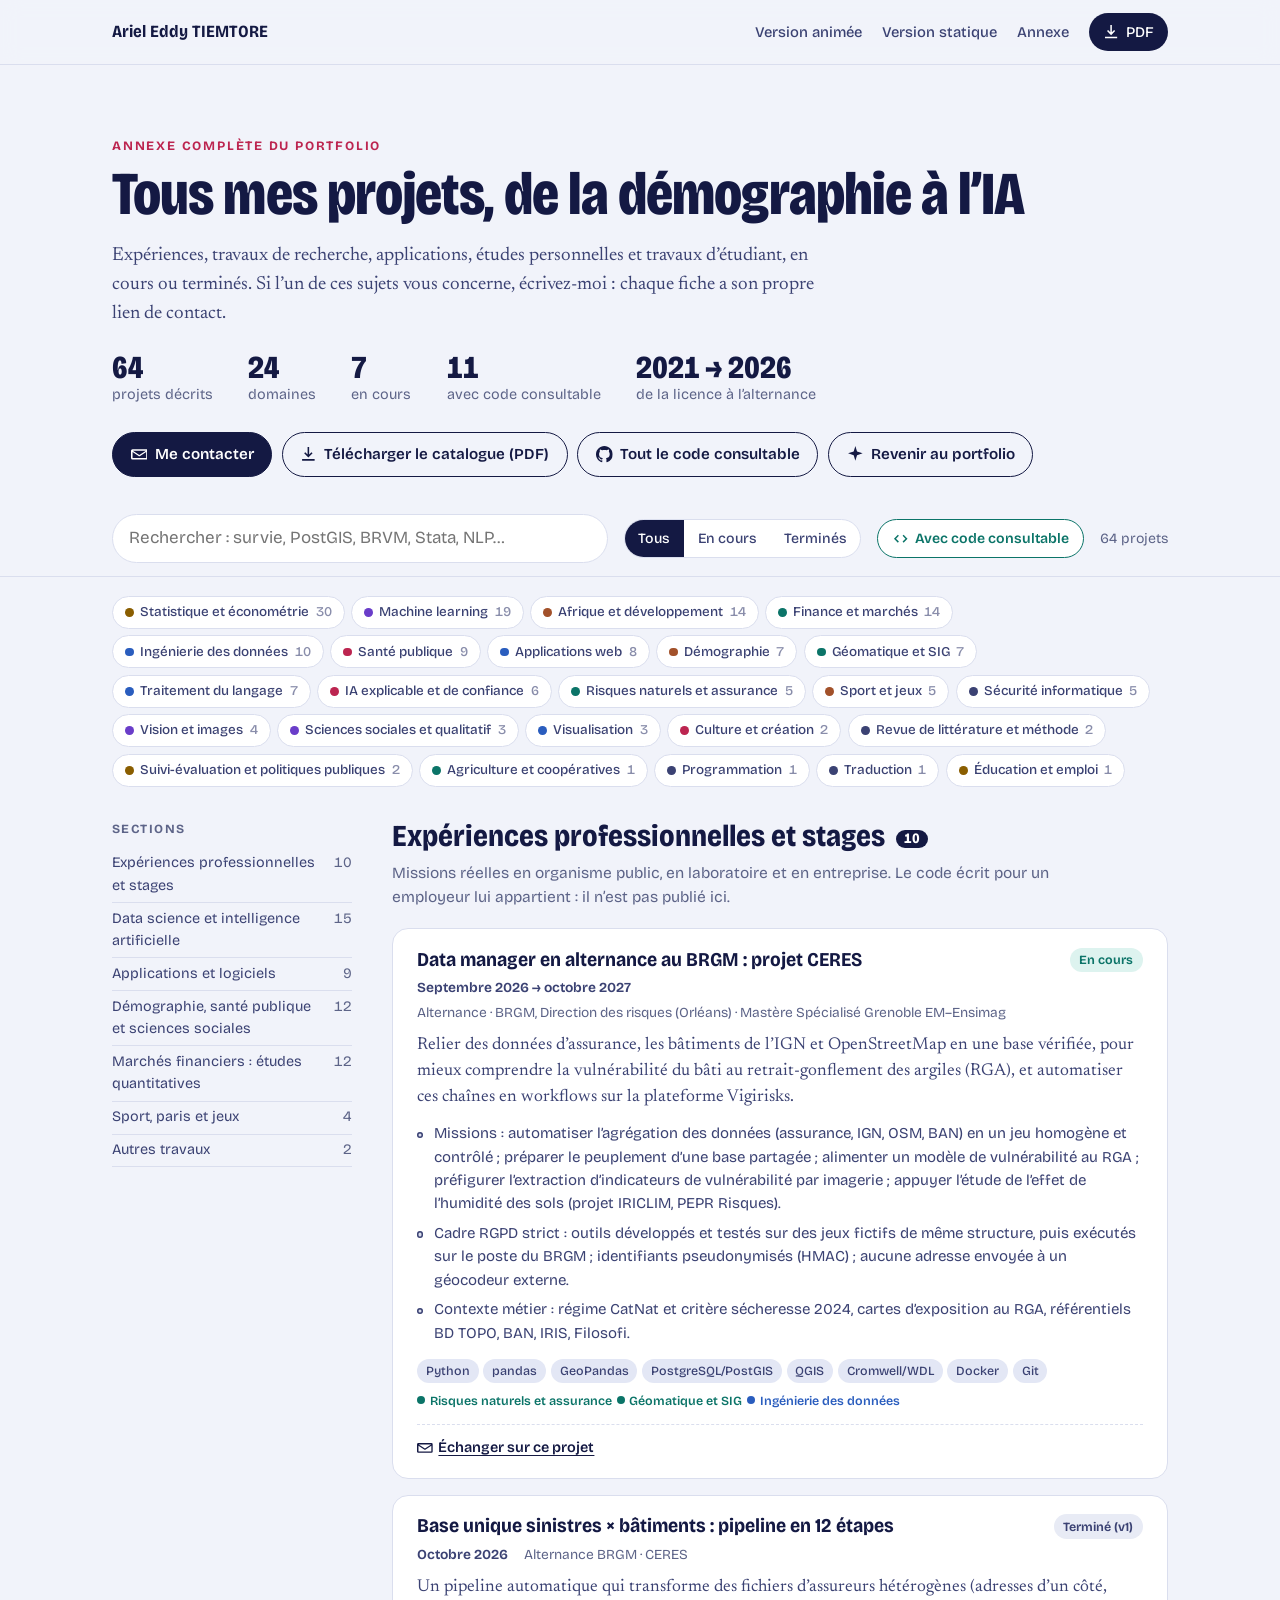
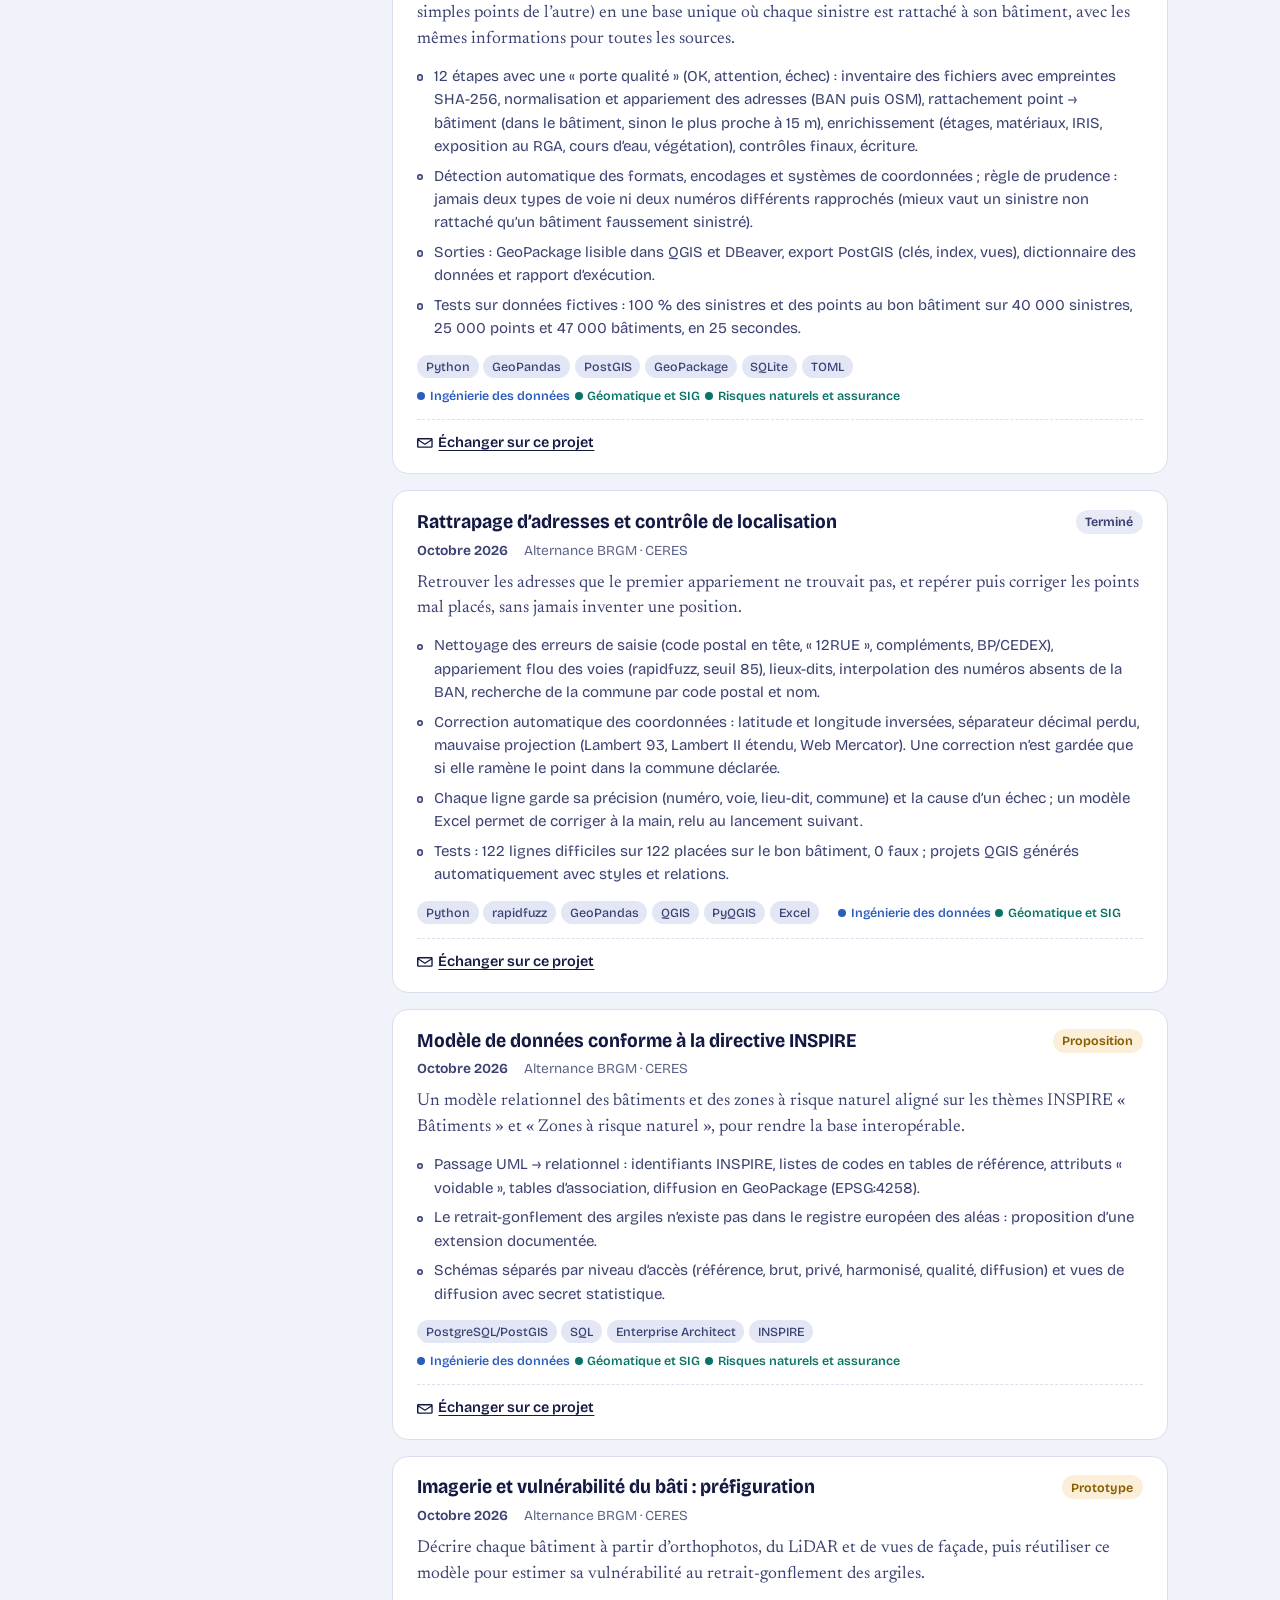
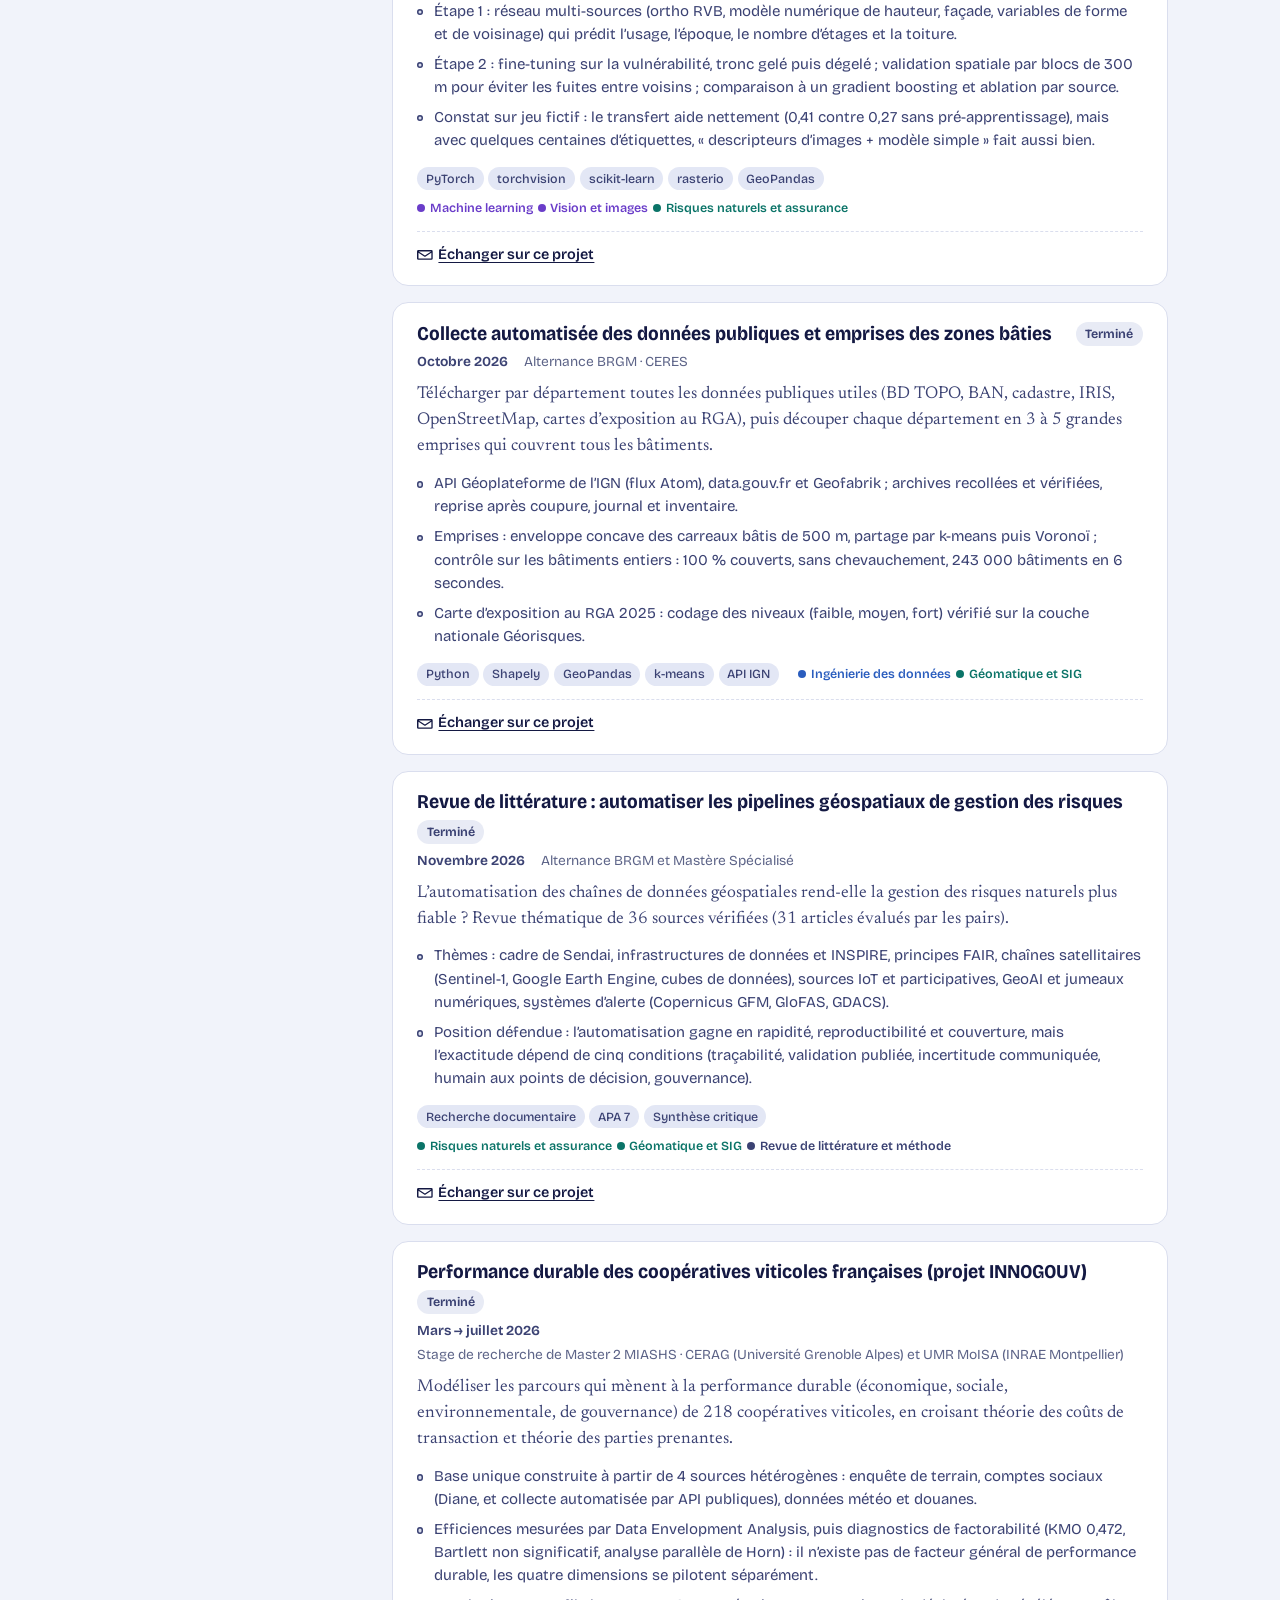
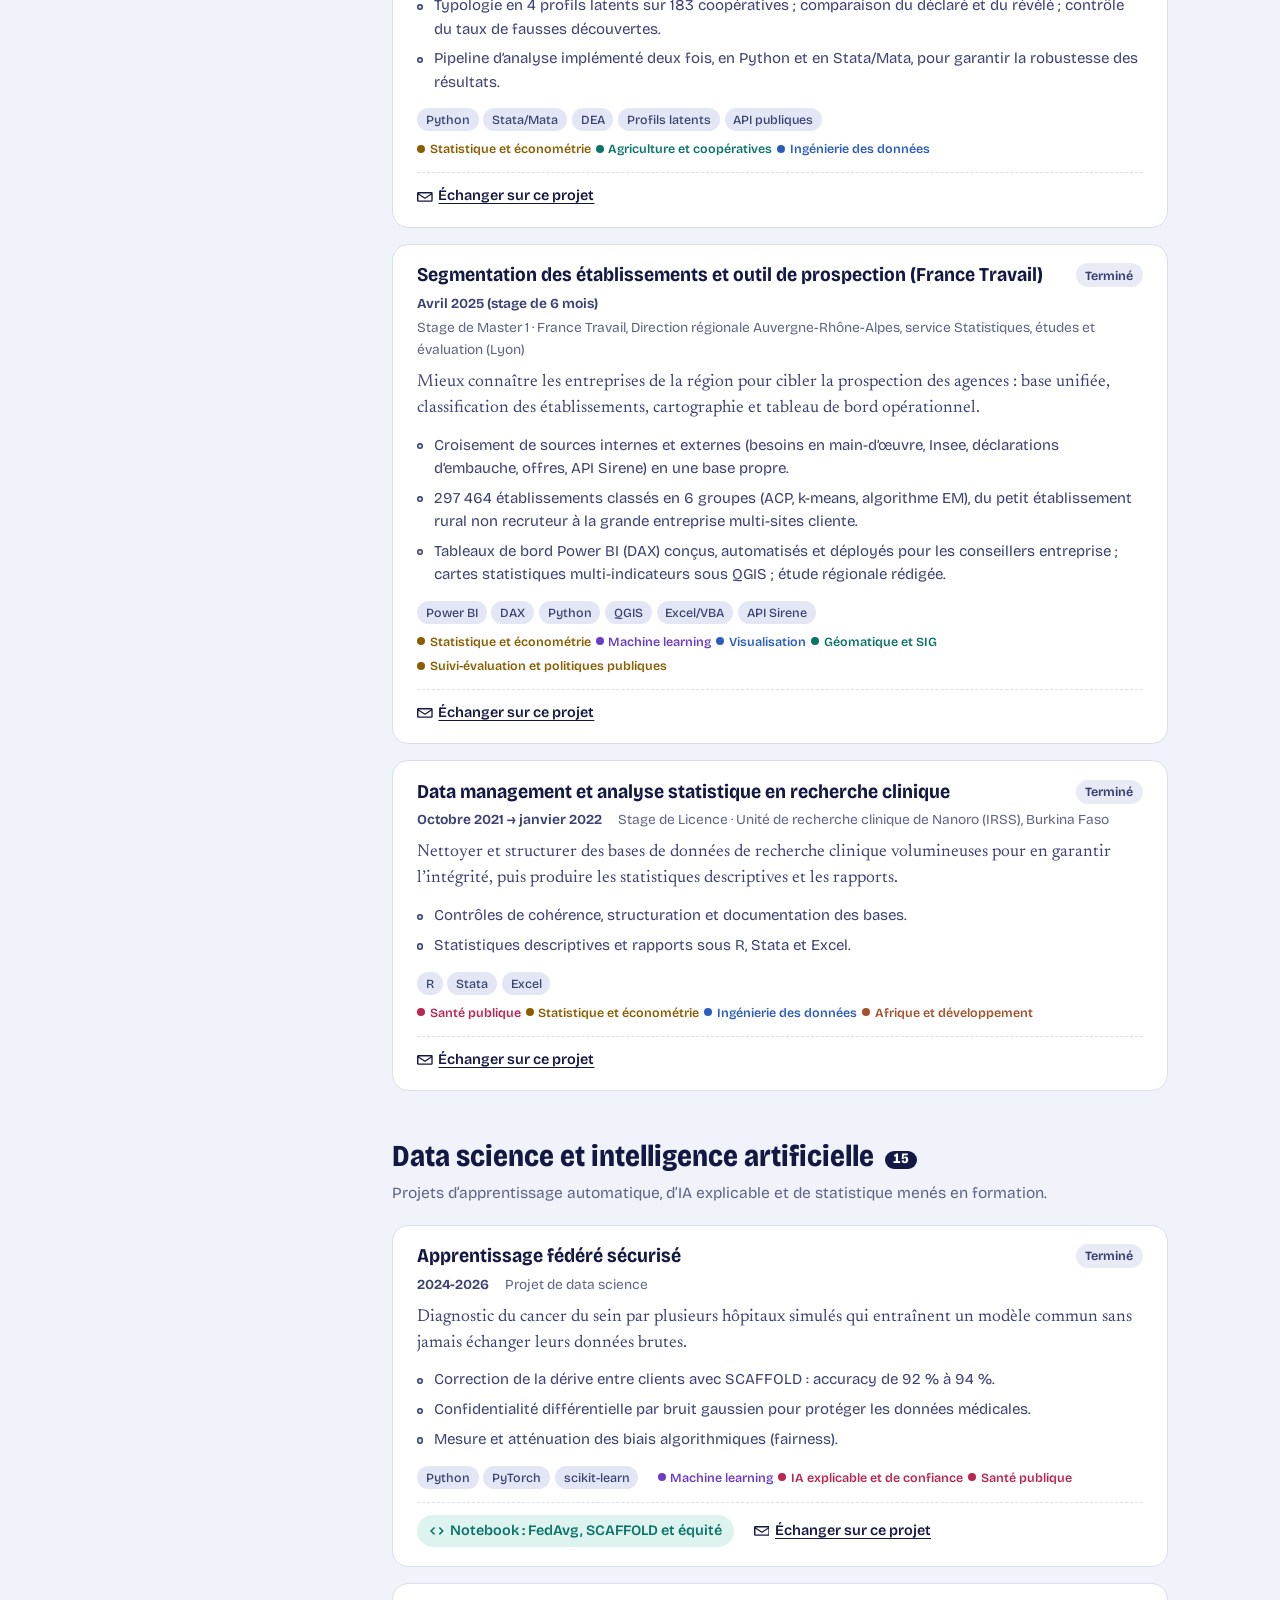
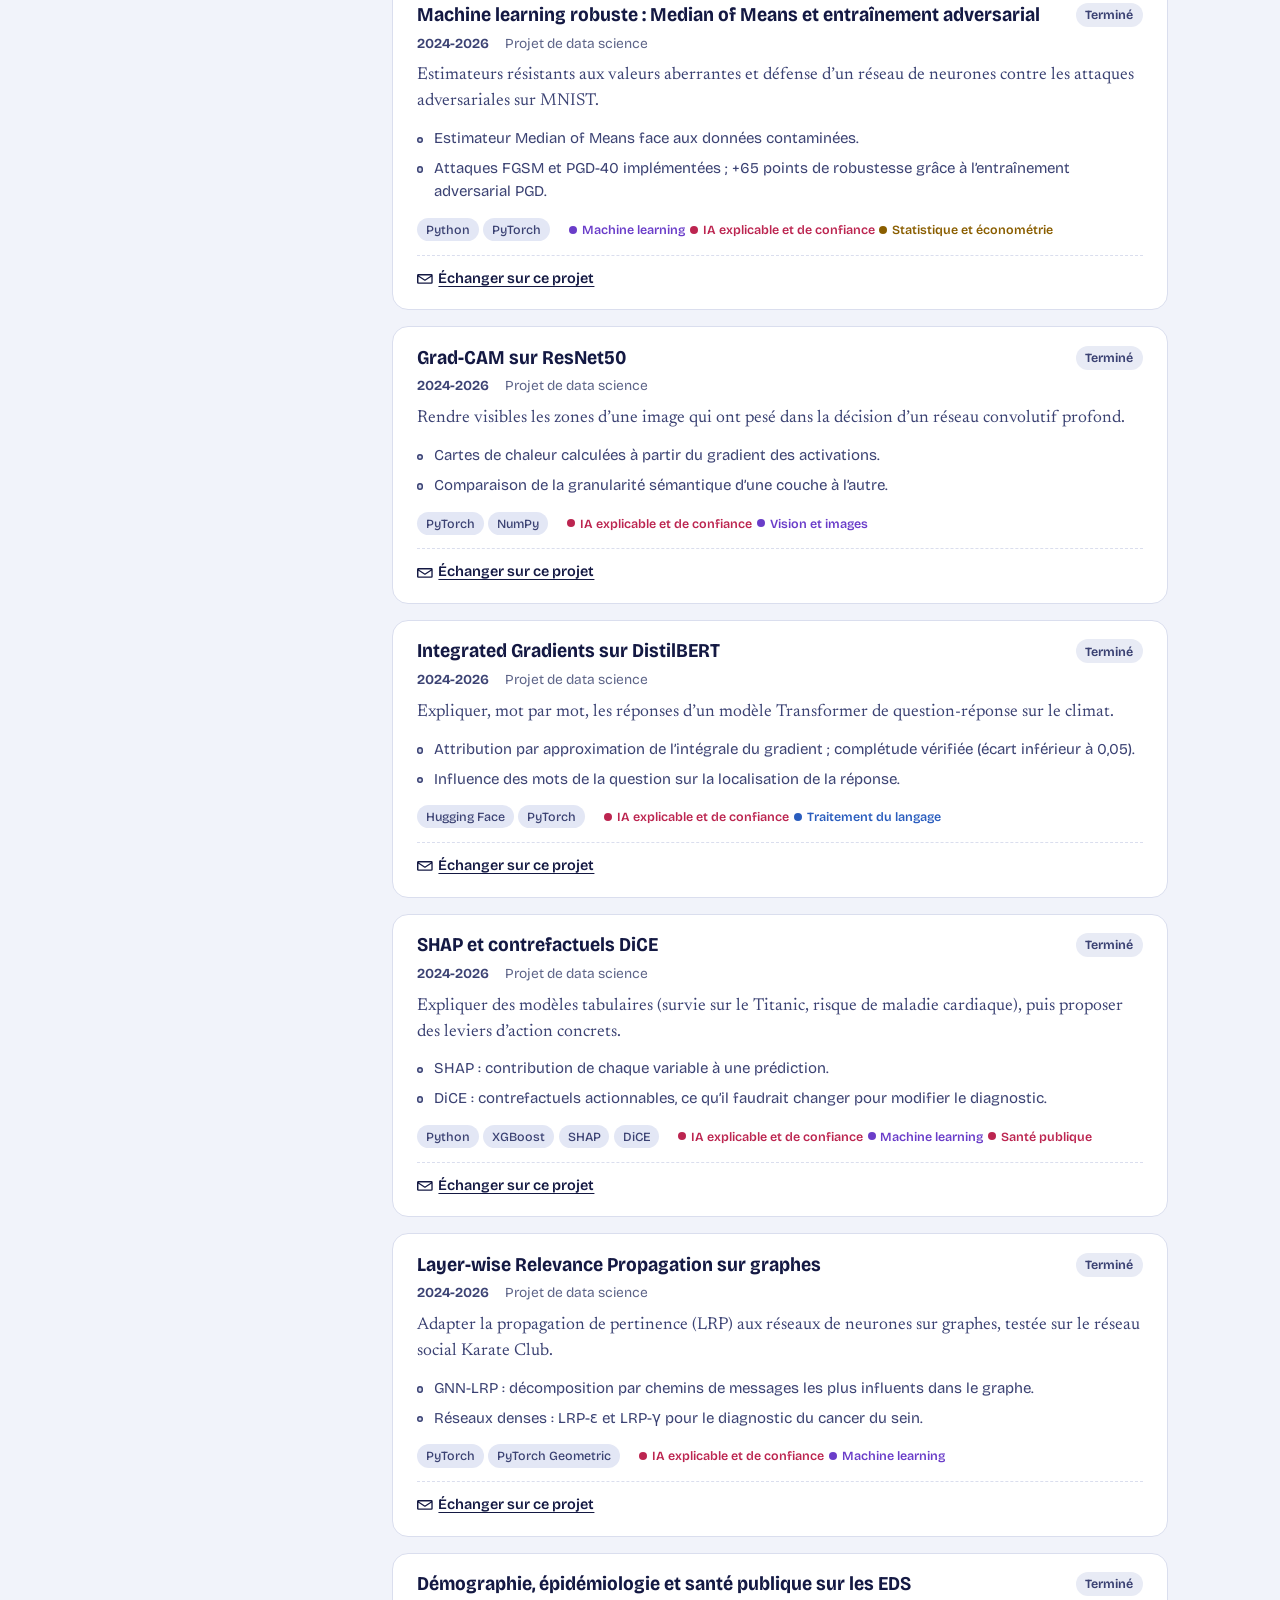
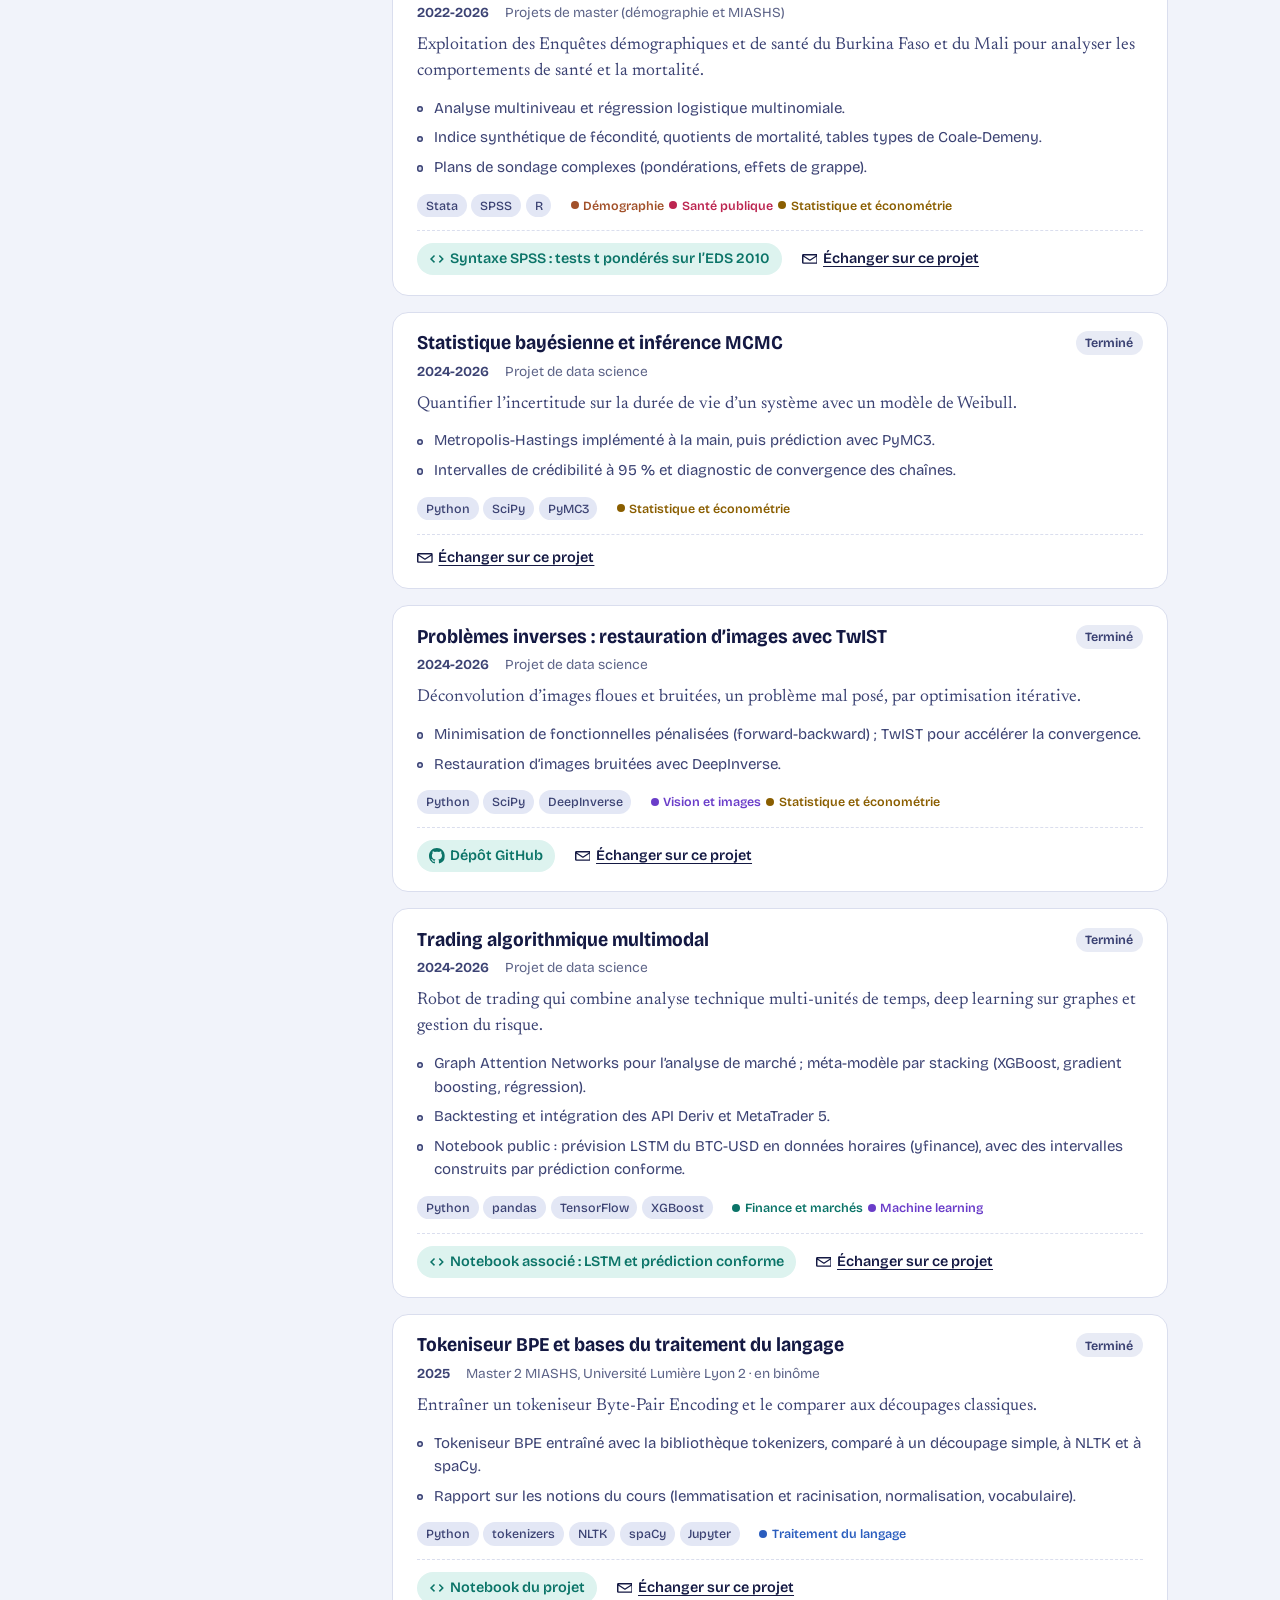
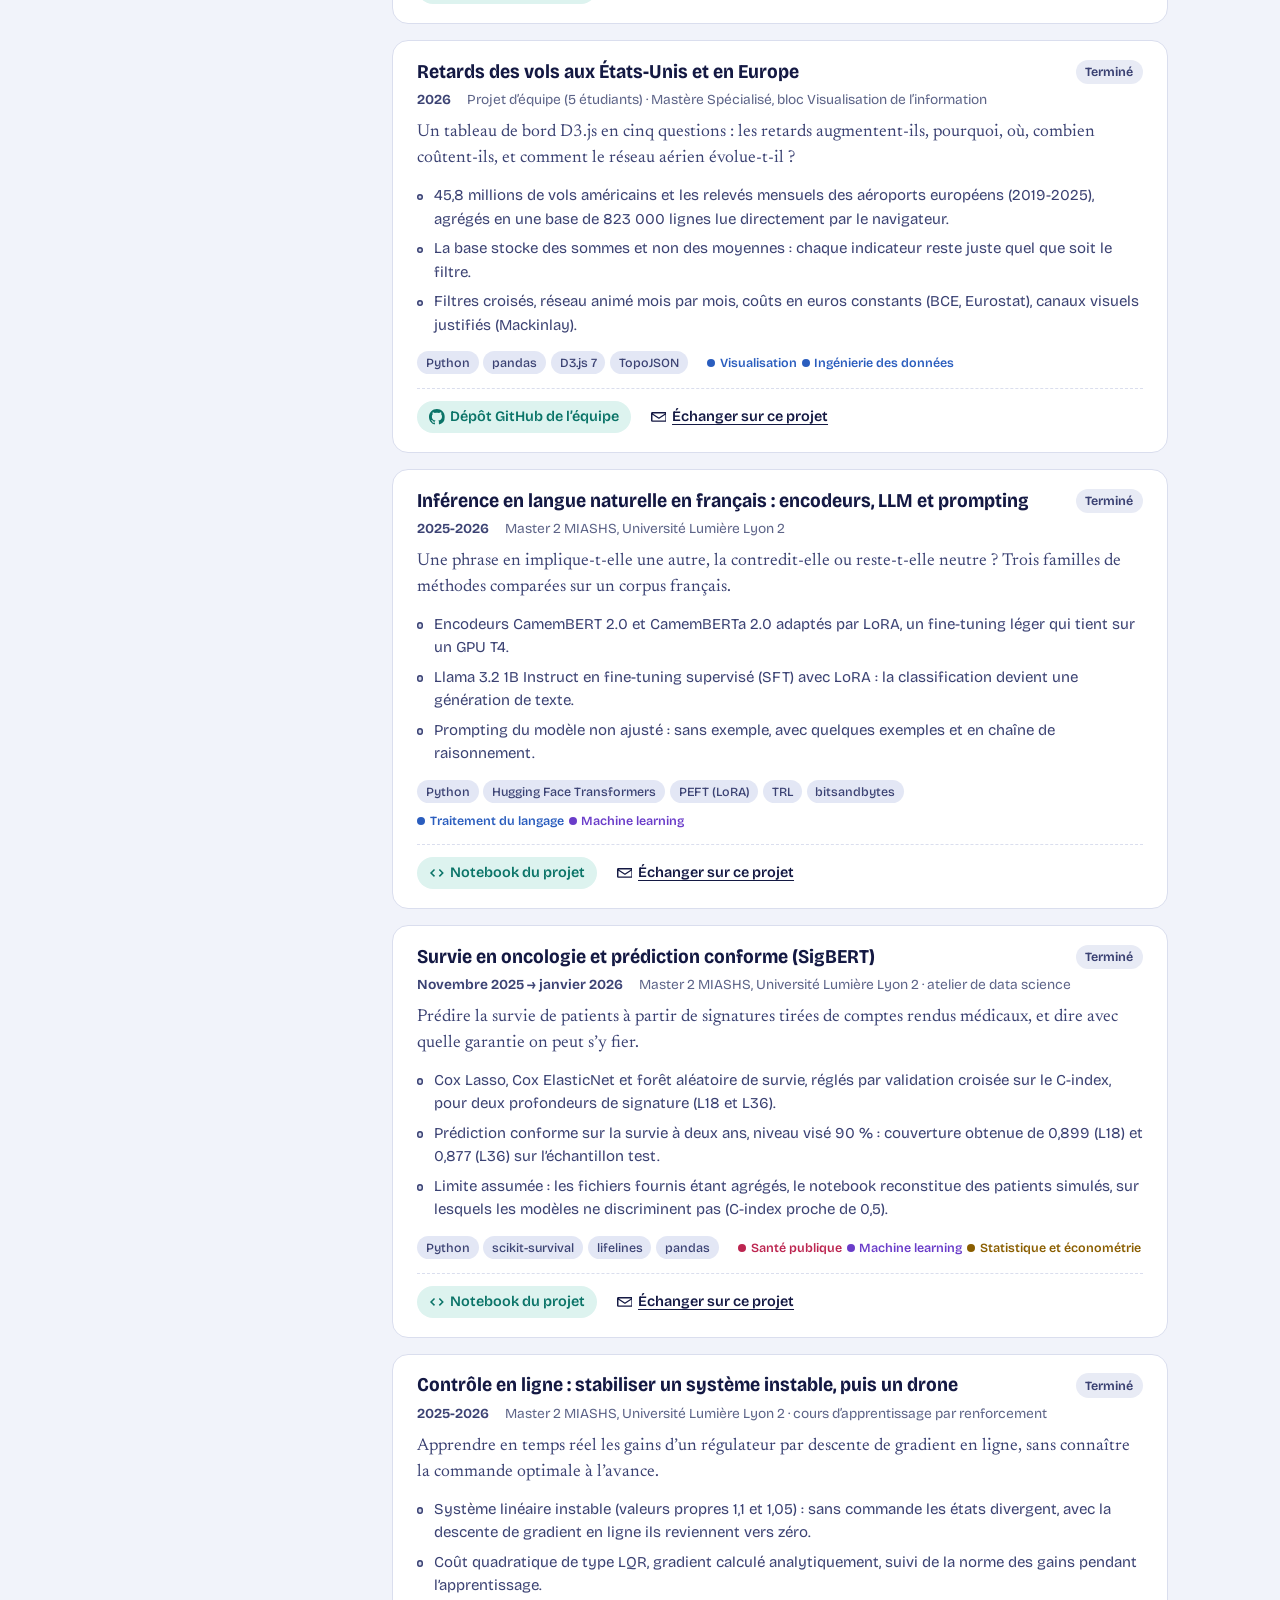
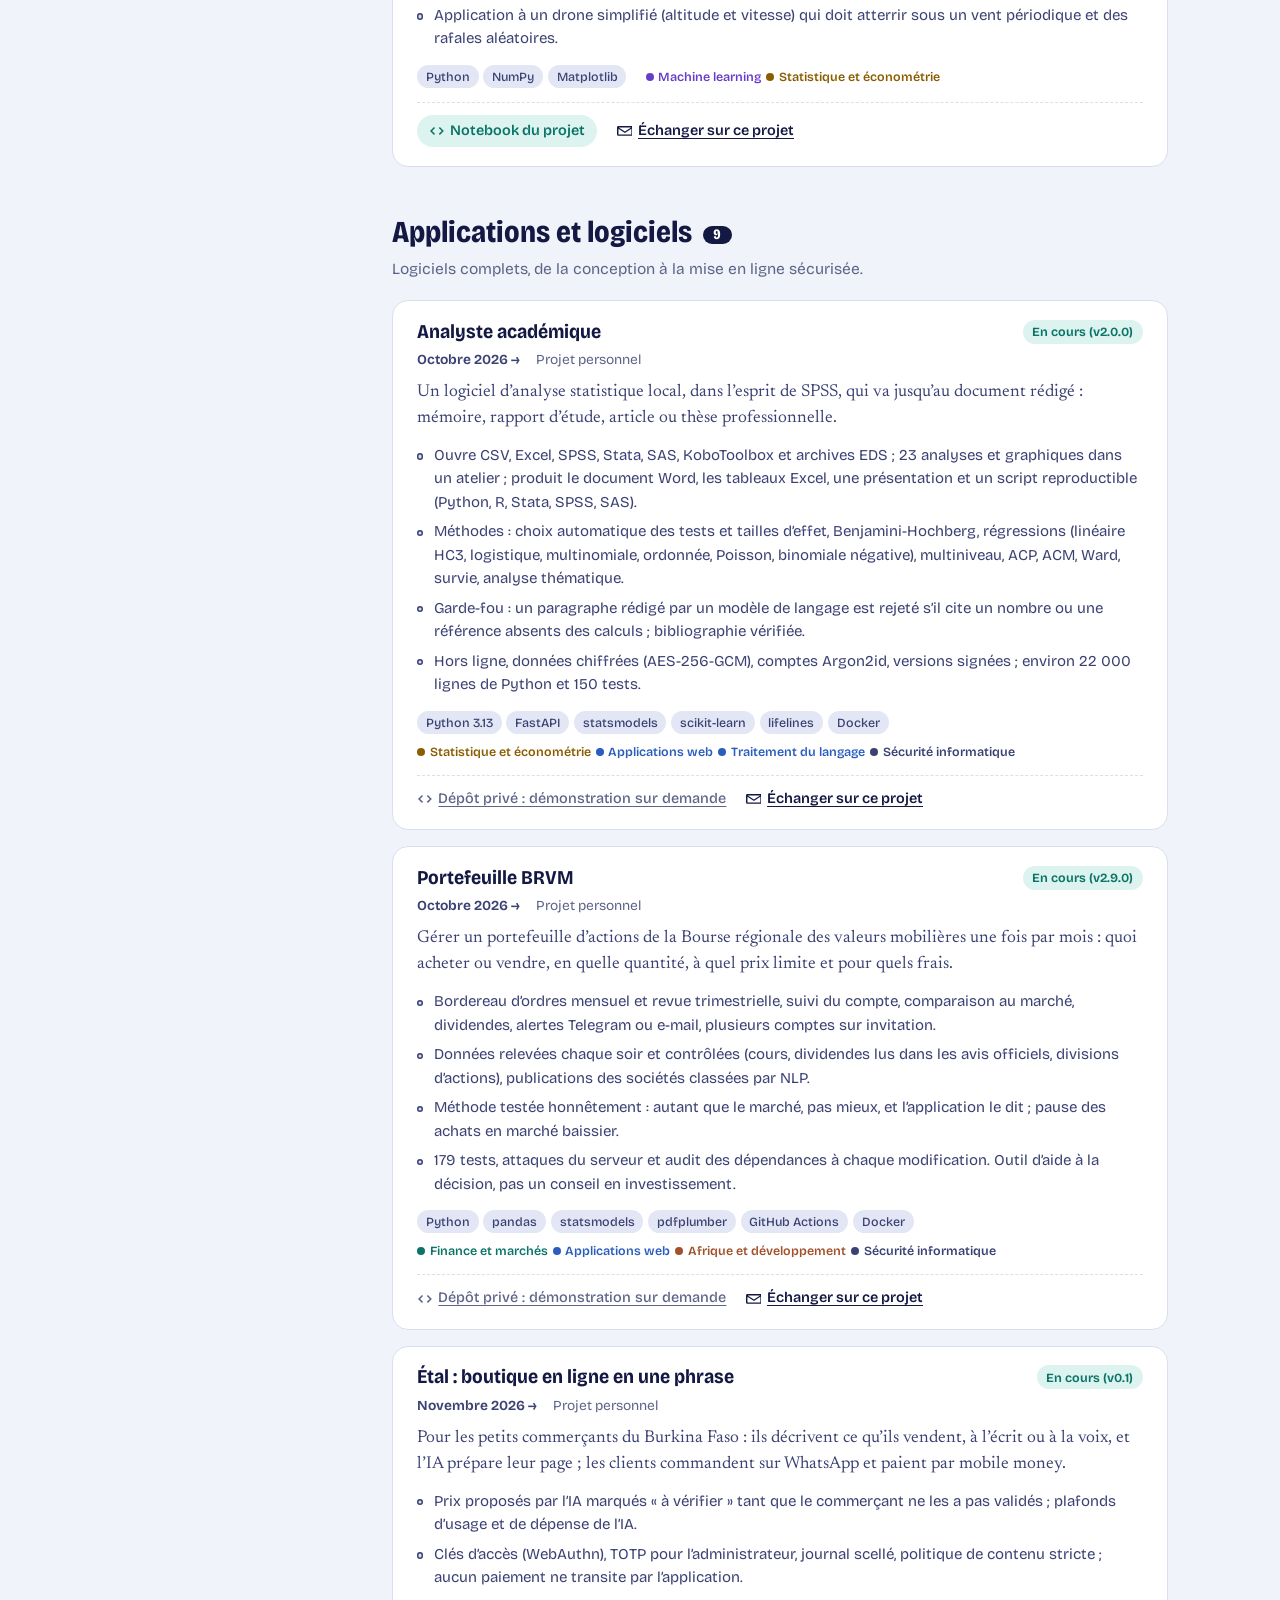
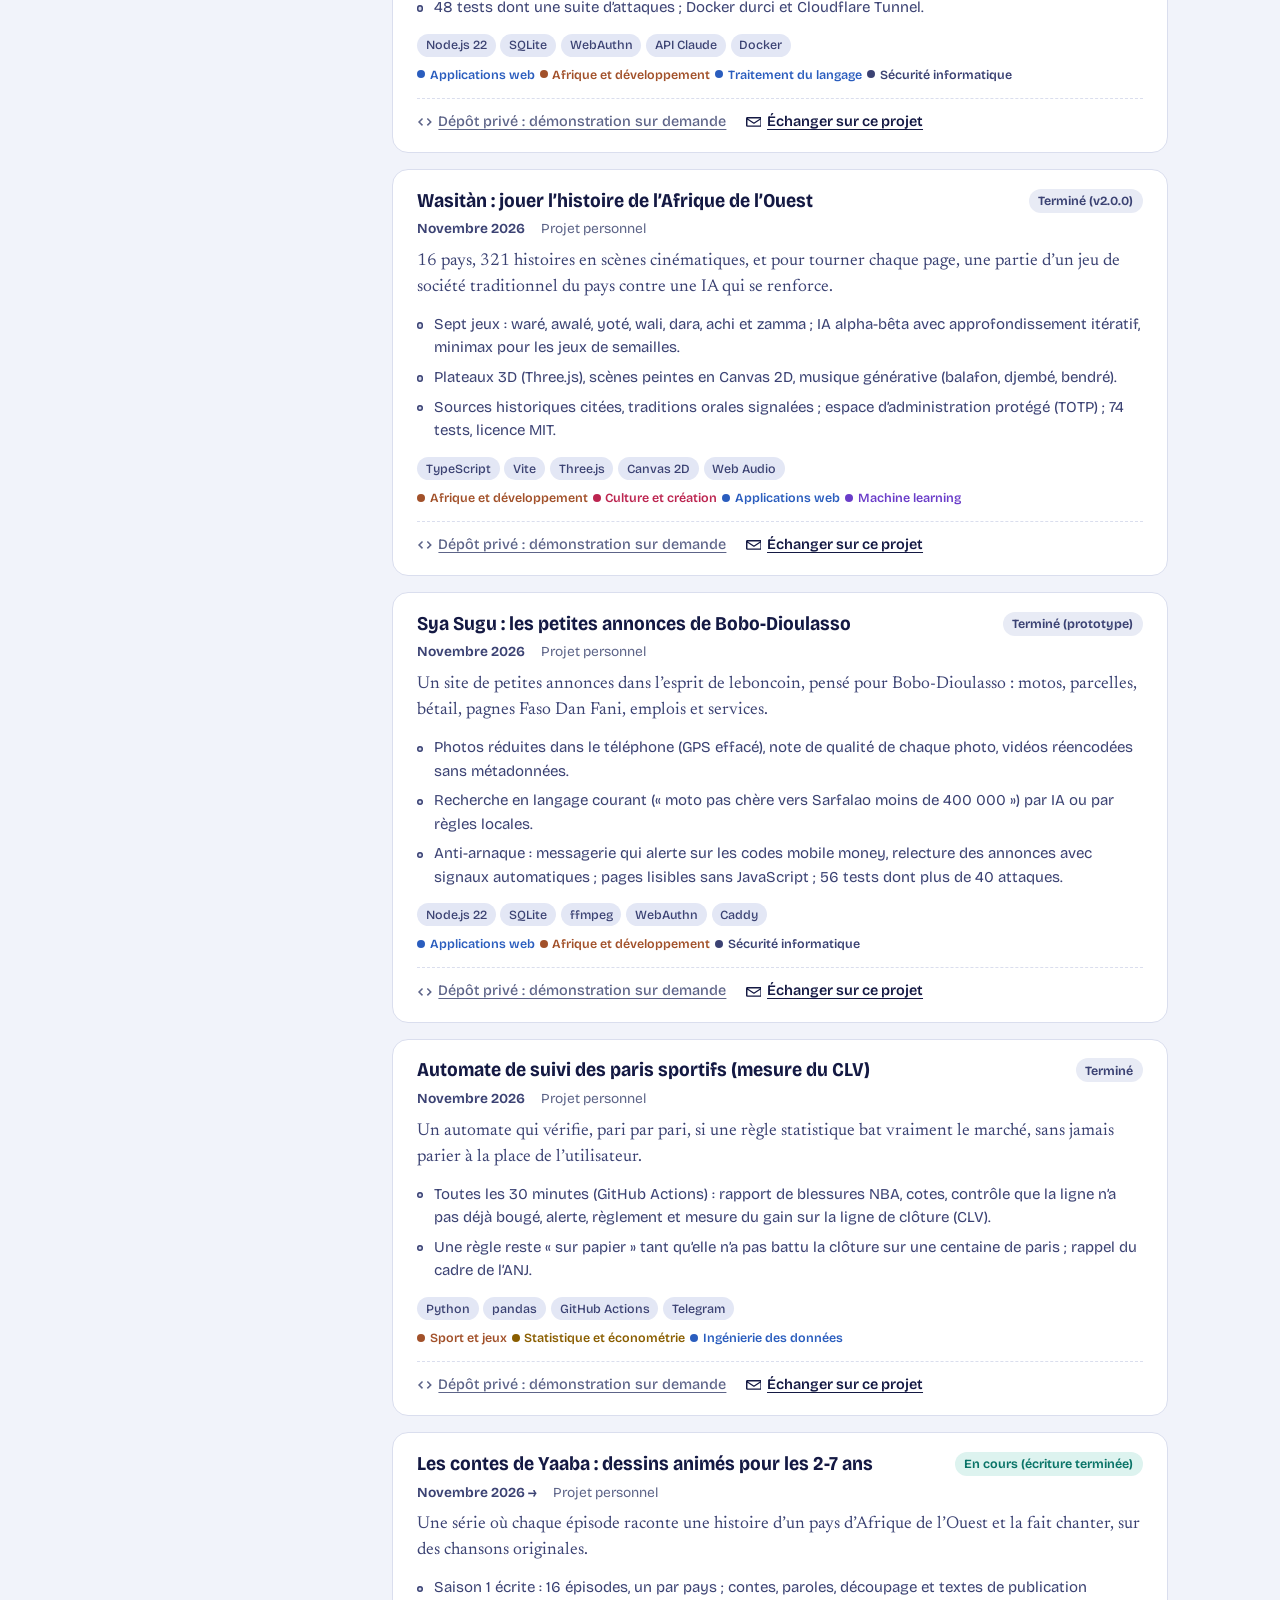
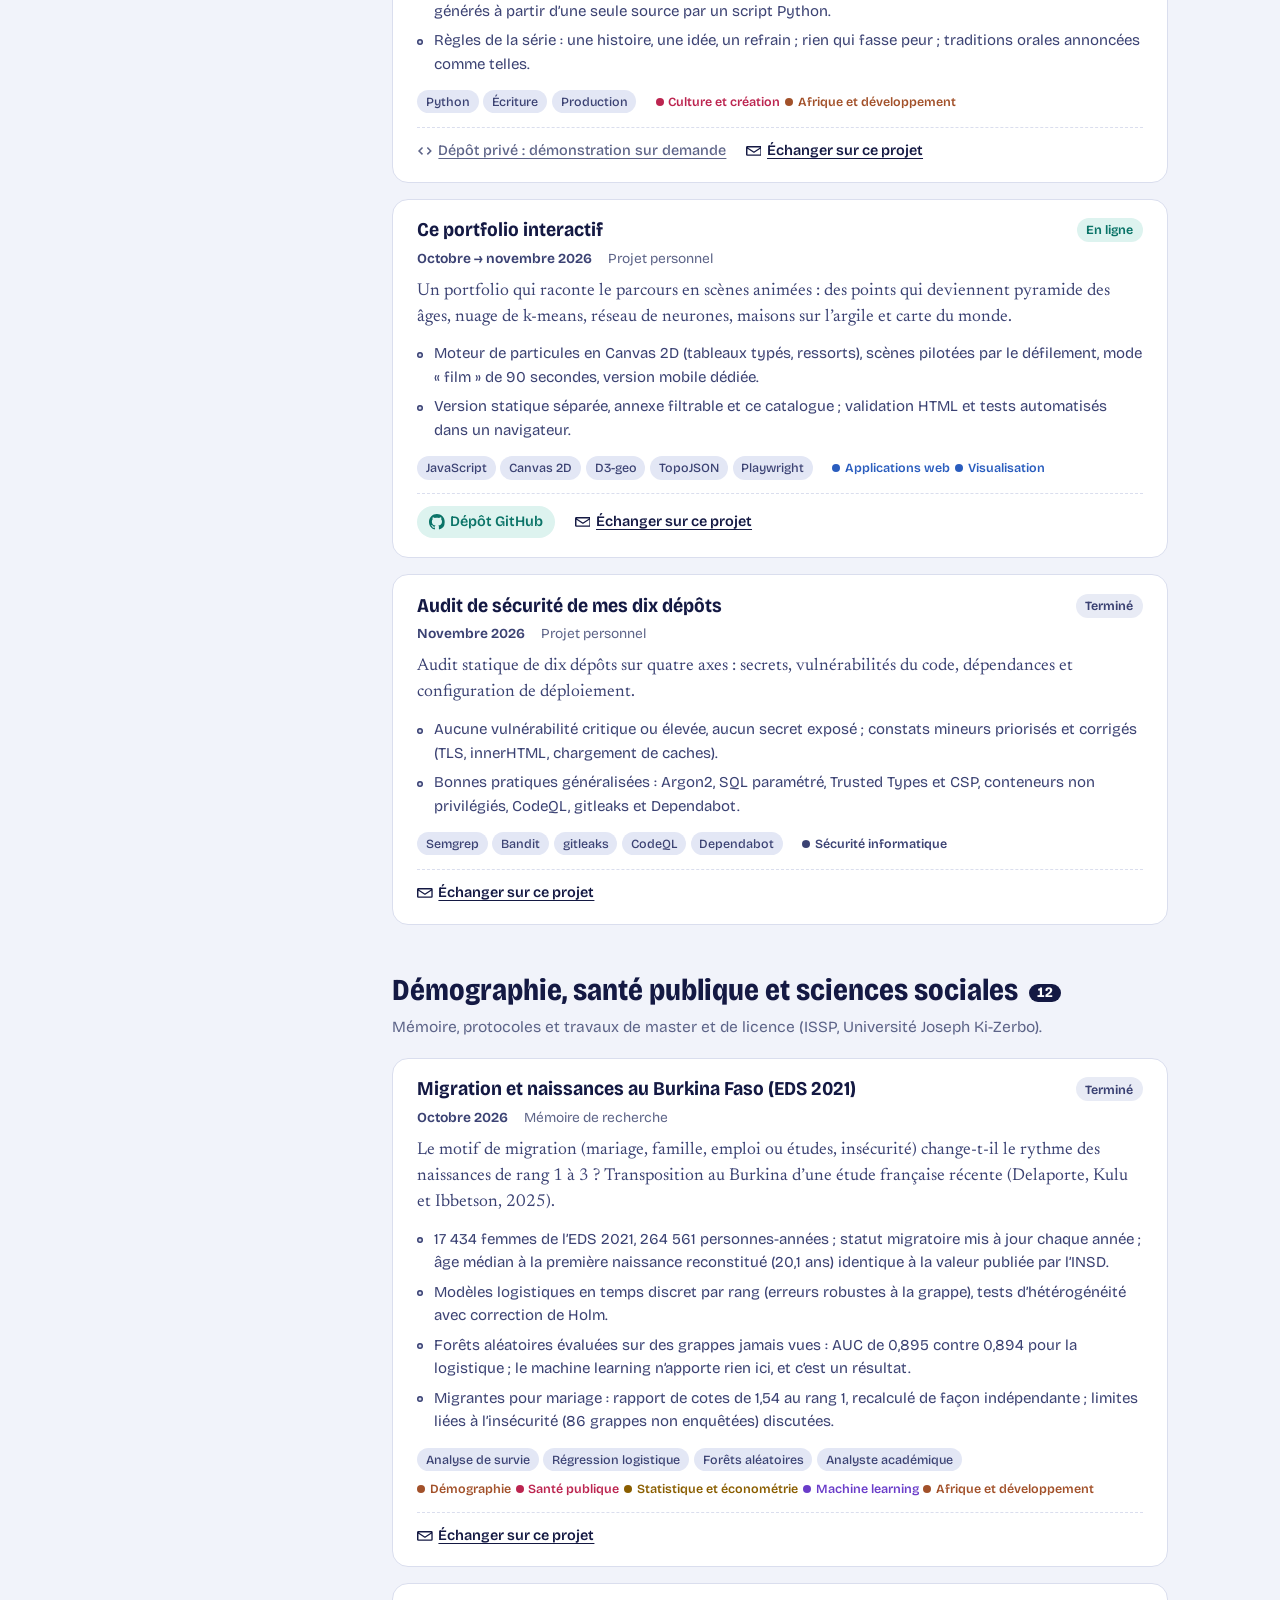
==== catalogue.html @ e58de304 "Catalogue complet des projets et code consultable - catalogue.html : 64 projets en 7 sections, reche" ====
<!DOCTYPE html>
<html lang="fr">
<head>
  <meta charset="UTF-8" />
  <meta name="viewport" content="width=device-width, initial-scale=1" />
  <title>Ariel Eddy TIEMTORE | Catalogue complet des projets</title>
  <meta name="description" content="Annexe du portfolio d’Ariel Eddy TIEMTORE : 64 projets, en cours ou terminés, en data science, statistique, démographie, risques naturels, finance quantitative et développement d’applications." />
  <meta name="author" content="Ariel Eddy TIEMTORE" />
  <meta name="theme-color" content="#F1F3FA" />
  <link rel="canonical" href="https://wendyam-ariel-tiemtore.github.io/Ariel-Eddy-Tiemtor-.github.io/catalogue.html" />
  <meta property="og:type" content="website" />
  <meta property="og:locale" content="fr_FR" />
  <meta property="og:title" content="Catalogue des projets | Ariel Eddy TIEMTORE" />
  <meta property="og:description" content="64 projets décrits, de la démographie à l’IA, avec un contact pour chacun." />
  <meta property="og:url" content="https://wendyam-ariel-tiemtore.github.io/Ariel-Eddy-Tiemtor-.github.io/catalogue.html" />
  <meta property="og:image" content="https://wendyam-ariel-tiemtore.github.io/Ariel-Eddy-Tiemtor-.github.io/img/web/og-image.jpg" />
  <link rel="icon" href="data:image/svg+xml,%3Csvg xmlns='http://www.w3.org/2000/svg' viewBox='0 0 64 64'%3E%3Crect width='64' height='64' rx='14' fill='%230E1236'/%3E%3Ccircle cx='20' cy='40' r='5' fill='%23F2B544'/%3E%3Ccircle cx='32' cy='26' r='5' fill='%23FF7096'/%3E%3Ccircle cx='45' cy='34' r='5' fill='%233CC8B4'/%3E%3Ccircle cx='38' cy='48' r='3' fill='%23F4EEE2'/%3E%3C/svg%3E" />
  <link rel="preconnect" href="https://fonts.googleapis.com" />
  <link rel="preconnect" href="https://fonts.gstatic.com" crossorigin />
  <link rel="stylesheet" href="https://fonts.googleapis.com/css2?family=Bricolage+Grotesque:opsz,wdth,wght@12..96,75..100,400..800&family=Newsreader:ital,opsz,wght@0,6..72,400..600;1,6..72,400..500&display=swap" />
  <style>
    :root {
      --paper: #F1F3FA; --surface: #FFFFFF; --ink: #141943; --ink-2: #3B4273; --muted: #5D6488; --rule: #DADEEE; --tint: #F4F6FC;
      --gold-d: #8A5E00; --teal-d: #0B7468; --rose-d: #BC2550; --sky-d: #2A5DBE; --grape-d: #6A3DC9; --clay-d: #A2512A;
      --night: #0E1236;
      --display: "Bricolage Grotesque", "Arial Narrow", system-ui, sans-serif;
      --serif: "Newsreader", Georgia, "Times New Roman", serif;
      --wrap: 66rem; --gutter: clamp(1rem, 4vw, 2.75rem); --nav-h: 4rem;
    }
    *, *::before, *::after { box-sizing: border-box; }
    html { -webkit-text-size-adjust: 100%; scroll-behavior: smooth; scroll-padding-top: calc(var(--nav-h) + 1rem); }
    body { margin: 0; background: var(--paper); color: var(--ink); font-family: var(--display); font-optical-sizing: auto; font-size: 1.0625rem; line-height: 1.55; -webkit-font-smoothing: antialiased; }
    a { color: var(--sky-d); text-underline-offset: .18em; text-decoration-thickness: 1px; }
    h1, h2, h3 { margin: 0; }
    p, ul { margin: 0; }
    ul { padding: 0; list-style: none; }
    button, input { font: inherit; color: inherit; }
    :focus-visible { outline: 2px solid var(--ink); outline-offset: 3px; border-radius: 4px; }
    .wrap { width: min(100% - 2 * var(--gutter), var(--wrap)); margin-inline: auto; }
    .icon { width: 1.1em; height: 1.1em; flex: none; fill: currentColor; }
    .skip-link { position: absolute; left: 1rem; top: -3rem; z-index: 100; padding: .6rem 1rem; background: var(--ink); color: #fff; border-radius: 6px; }
    .skip-link:focus { top: 1rem; }
    .visually-hidden { position: absolute; width: 1px; height: 1px; overflow: hidden; clip: rect(0 0 0 0); white-space: nowrap; }

    .site-nav { position: sticky; top: 0; z-index: 60; background: rgba(241, 243, 250, .92); -webkit-backdrop-filter: blur(10px); backdrop-filter: blur(10px); box-shadow: 0 1px 0 var(--rule); }
    .nav-inner { display: flex; align-items: center; justify-content: space-between; gap: 1rem; height: var(--nav-h); }
    .brand { font-weight: 700; font-variation-settings: "wdth" 88; text-decoration: none; color: var(--ink); }
    .nav-links { display: flex; align-items: center; gap: .5rem 1.25rem; flex-wrap: wrap; justify-content: flex-end; }
    .nav-links a { font-size: .92rem; font-weight: 500; text-decoration: none; color: var(--ink-2); }
    .nav-links a:hover { color: var(--ink); text-decoration: underline; }
    .nav-links .btn { display: inline-flex; align-items: center; gap: .4rem; padding: .45rem .9rem; border-radius: 999px; background: var(--ink); color: #fff; }
    .nav-links .btn:hover { color: #fff; }
    @media (max-width: 40rem) { .nav-links .hide-sm { display: none; } }

    .ct-hero { padding: clamp(2.5rem, 7vw, 4.5rem) 0 1.5rem; }
    .ct-kicker { font-size: .8rem; font-weight: 700; letter-spacing: .14em; text-transform: uppercase; color: var(--rose-d); }
    .ct-hero h1 { margin-top: .5rem; font-size: clamp(2.3rem, 1.6rem + 3vw, 3.8rem); line-height: 1; font-weight: 800; font-variation-settings: "wdth" 80; letter-spacing: -.015em; text-wrap: balance; }
    .ct-lede { margin-top: 1rem; max-width: 44rem; font-family: var(--serif); font-size: 1.18rem; color: var(--ink-2); }
    .ct-stats { display: flex; flex-wrap: wrap; gap: .8rem 2.2rem; margin-top: 1.5rem; color: var(--muted); font-size: .9rem; }
    .ct-stats b { display: block; font-size: 2rem; line-height: 1; font-weight: 800; font-variation-settings: "wdth" 80; color: var(--ink); font-variant-numeric: tabular-nums; }
    .ct-cta { display: flex; flex-wrap: wrap; gap: .6rem; margin-top: 1.6rem; }
    .ct-cta a { display: inline-flex; align-items: center; gap: .45rem; padding: .6rem 1.1rem; border-radius: 999px; border: 1.5px solid var(--ink); color: var(--ink); text-decoration: none; font-weight: 600; font-size: .95rem; }
    .ct-cta a.primary { background: var(--ink); color: #fff; }

    .ct-tools-bar { position: sticky; top: var(--nav-h); z-index: 50; background: rgba(241, 243, 250, .96); -webkit-backdrop-filter: blur(8px); backdrop-filter: blur(8px); padding: .8rem 0; border-bottom: 1px solid var(--rule); }
    @media (max-width: 40rem) { .ct-tools-bar { position: static; } }
    .ct-search { display: flex; flex-wrap: wrap; align-items: center; gap: .6rem 1rem; }
    .ct-search input { flex: 1 1 18rem; min-width: 0; padding: .65rem 1rem; border: 1.5px solid var(--rule); border-radius: 999px; background: var(--surface); }
    .ct-search input:focus { border-color: var(--ink); outline: none; }
    .ct-kinds { display: inline-flex; border: 1.5px solid var(--rule); border-radius: 999px; overflow: hidden; background: var(--surface); }
    .ct-kinds button { padding: .5rem .85rem; border: 0; background: none; cursor: pointer; font-size: .88rem; font-weight: 500; color: var(--ink-2); }
    .ct-kinds button[aria-pressed="true"] { background: var(--ink); color: #fff; }
    .ct-codebtn { display: inline-flex; align-items: center; gap: .4rem; padding: .5rem .9rem; cursor: pointer; border: 1.5px solid var(--teal-d); border-radius: 999px; background: var(--surface); color: var(--teal-d); font-size: .88rem; font-weight: 600; }
    .ct-codebtn[aria-pressed="true"] { background: var(--teal-d); color: #fff; }
    .ct-result { font-size: .88rem; color: var(--muted); }
    .ct-chips { display: flex; flex-wrap: wrap; gap: .4rem; margin-top: 1.2rem; }
    .ct-chip { display: inline-flex; align-items: center; gap: .4rem; padding: .32rem .75rem; cursor: pointer; border: 1.5px solid var(--rule); border-radius: 999px; background: var(--surface); color: var(--ink-2); font-size: .84rem; font-weight: 500; }
    .ct-chip:hover { border-color: var(--ink-2); }
    .ct-chip .dot { width: .55rem; height: .55rem; border-radius: 50%; background: var(--c); }
    .ct-chip .n { opacity: .6; font-variant-numeric: tabular-nums; }
    .ct-chip[aria-pressed="true"] { background: var(--ink); border-color: var(--ink); color: #fff; }
    .dm-gold { --c: var(--gold-d); } .dm-teal { --c: var(--teal-d); } .dm-clay { --c: var(--clay-d); } .dm-rose { --c: var(--rose-d); }
    .dm-sky { --c: var(--sky-d); } .dm-grape { --c: var(--grape-d); } .dm-ink { --c: var(--ink-2); }

    .ct-layout { display: grid; grid-template-columns: 15rem minmax(0, 1fr); gap: 2.5rem; padding: 2rem 0 4rem; }
    @media (max-width: 60rem) { .ct-layout { grid-template-columns: 1fr; } .ct-toc { display: none; } }
    .ct-toc { position: sticky; top: calc(var(--nav-h) + 6.5rem); align-self: start; font-size: .9rem; }
    .ct-toc p { font-size: .78rem; font-weight: 700; letter-spacing: .12em; text-transform: uppercase; color: var(--muted); margin-bottom: .6rem; }
    .ct-toc li { display: flex; justify-content: space-between; gap: .6rem; padding: .3rem 0; border-bottom: 1px solid var(--rule); }
    .ct-toc a { color: var(--ink-2); text-decoration: none; }
    .ct-toc a:hover { color: var(--ink); text-decoration: underline; }
    .ct-toc span { color: var(--muted); font-variant-numeric: tabular-nums; }

    .ct-sec + .ct-sec { margin-top: 3rem; }
    .ct-sec[hidden] { display: none; }
    .ct-sec-head h2 { font-size: clamp(1.45rem, 1.2rem + 1vw, 1.9rem); line-height: 1.15; font-weight: 750; font-variation-settings: "wdth" 85; }
    .ct-count { display: inline-block; min-width: 1.8rem; padding: .05rem .5rem; margin-left: .3rem; border-radius: 999px; background: var(--ink); color: #fff; font-size: .9rem; text-align: center; vertical-align: .2em; font-variant-numeric: tabular-nums; }
    .ct-sec-desc { margin-top: .45rem; max-width: 44rem; color: var(--muted); font-size: .97rem; }
    .ct-list { display: grid; gap: 1rem; margin-top: 1.2rem; }
    .ct-item { padding: 1.15rem clamp(1rem, 2.5vw, 1.5rem) 1.2rem; border: 1px solid var(--rule); border-radius: 16px; background: var(--surface); break-inside: avoid; }
    .ct-item[hidden] { display: none; }
    .ct-head { display: flex; align-items: flex-start; justify-content: space-between; gap: .4rem 1rem; flex-wrap: wrap; }
    .ct-head h3 { font-size: 1.22rem; line-height: 1.2; font-weight: 700; font-variation-settings: "wdth" 90; }
    .ct-status { flex: none; padding: .15rem .6rem; border-radius: 999px; font-size: .78rem; font-weight: 650; white-space: nowrap; }
    .ct-live { background: #DDF3EF; color: var(--teal-d); }
    .ct-done { background: #E8EBF5; color: var(--ink-2); }
    .ct-other { background: #FBEFD9; color: var(--gold-d); }
    .ct-meta { display: flex; flex-wrap: wrap; gap: .2rem 1rem; margin-top: .35rem; font-size: .86rem; color: var(--muted); }
    .ct-period { font-weight: 650; color: var(--ink-2); }
    .ct-summary { margin-top: .6rem; font-family: var(--serif); font-size: 1.08rem; line-height: 1.5; color: var(--ink-2); }
    .ct-points { display: grid; gap: .4rem; margin-top: .75rem; font-size: .94rem; color: var(--ink-2); }
    .ct-points li { position: relative; padding-left: 1.05rem; }
    .ct-points li::before { content: ""; position: absolute; left: 0; top: .62em; width: .4rem; height: .4rem; border-radius: 50%; background: var(--rule); box-shadow: inset 0 0 0 1.5px var(--ink-2); }
    .ct-foot { display: flex; flex-wrap: wrap; gap: .5rem 1.2rem; margin-top: .9rem; }
    .ct-tools, .ct-domains { display: flex; flex-wrap: wrap; gap: .3rem; }
    .ct-tools li { padding: .12rem .55rem; border-radius: 999px; background: #E3E7F5; color: var(--ink-2); font-size: .78rem; font-weight: 500; }
    .ct-domains li { display: inline-flex; align-items: center; gap: .3rem; font-size: .78rem; font-weight: 600; color: var(--c); }
    .ct-domains li::before { content: ""; width: .5rem; height: .5rem; border-radius: 50%; background: currentColor; }
    .ct-links { display: flex; flex-wrap: wrap; align-items: center; gap: .5rem 1.2rem; margin-top: .85rem; padding-top: .75rem; border-top: 1px dashed var(--rule); }
    .ct-link { display: inline-flex; align-items: center; gap: .35rem; font-size: .9rem; font-weight: 600; color: var(--ink); }
    .ct-code { padding: .3rem .75rem; border-radius: 999px; background: #DDF3EF; color: var(--teal-d); text-decoration: none; }
    .ct-code:hover { background: var(--teal-d); color: #fff; }
    .ct-private { color: var(--muted); font-weight: 500; }
    .ct-empty { padding: 2rem; border: 1.5px dashed var(--rule); border-radius: 16px; text-align: center; color: var(--muted); }
    .ct-empty[hidden] { display: none; }

    .ct-foot-page { padding: 2.5rem 0 3rem; background: var(--night); color: #DCE0F2; font-size: .93rem; }
    .ct-foot-page a { color: #F4EEE2; }
    .ct-foot-page p + p { margin-top: .6rem; }

    @media print {
      @page { size: A4; margin: 14mm 13mm 16mm; }
      html { font-size: 11.5px; }
      body { background: #fff; font-size: 1rem; }
      .site-nav, .ct-tools-bar, .ct-toc, .ct-cta, .ct-mail, .skip-link, .ct-empty, .ct-chips { display: none !important; }
      .ct-hero { padding: 0 0 6mm; }
      .ct-code { background: none; padding: 0; text-decoration: underline; }
      .ct-hero h1 { font-size: 26pt; }
      .ct-layout { display: block; padding: 0; }
      .ct-sec + .ct-sec { margin-top: 7mm; }
      .ct-sec-head { break-after: avoid; }
      .ct-list { display: block; margin-top: 3mm; }
      .ct-item { margin-bottom: 3mm; }
      .ct-item { border-color: #ccd; padding: 3.5mm 4mm; border-radius: 8px; }
      .ct-links { border: 0; padding-top: 0; margin-top: 2mm; }
      .ct-links:not(:has(a:not(.ct-mail))) { display: none; }
      .ct-foot-page { background: none; color: #333; padding: 6mm 0 0; border-top: 1px solid #ccd; }
      .ct-foot-page a { color: #333; }
      a[href^="http"]::after { content: ""; }
    }
  </style>
</head>
<body>
  <svg width="0" height="0" style="position:absolute" aria-hidden="true">
    <symbol id="i-github" viewbox="0 0 16 16"><path d="M8 0C3.58 0 0 3.58 0 8c0 3.54 2.29 6.53 5.47 7.59.4.07.55-.17.55-.38 0-.19-.01-.82-.01-1.49-2.01.37-2.53-.49-2.69-.94-.09-.23-.48-.94-.82-1.13-.28-.15-.68-.52-.01-.53.63-.01 1.08.58 1.23.82.72 1.21 1.87.87 2.33.66.07-.52.28-.87.51-1.07-1.78-.2-3.64-.89-3.64-3.95 0-.87.31-1.59.82-2.15-.08-.2-.36-1.02.08-2.12 0 0 .67-.21 2.2.82.64-.18 1.32-.27 2-.27.68 0 1.36.09 2 .27 1.53-1.04 2.2-.82 2.2-.82.44 1.1.16 1.92.08 2.12.51.56.82 1.27.82 2.15 0 3.07-1.87 3.75-3.65 3.95.29.25.54.73.54 1.48 0 1.07-.01 1.93-.01 2.2 0 .21.15.46.55.38A8.01 8.01 0 0 0 16 8c0-4.42-3.58-8-8-8Z"></path></symbol>
    <symbol id="i-linkedin" viewbox="0 0 16 16"><path d="M0 1.15C0 .52.53 0 1.18 0h13.64C15.47 0 16 .52 16 1.15v13.7c0 .63-.53 1.15-1.18 1.15H1.18C.53 16 0 15.48 0 14.85V1.15Zm4.94 12.24V6.17H2.54v7.22h2.4Zm-1.2-8.2c.84 0 1.36-.56 1.36-1.25-.02-.71-.52-1.25-1.34-1.25-.82 0-1.36.54-1.36 1.25 0 .7.52 1.25 1.33 1.25h.01Zm4.92 8.2V9.36c0-.22.02-.43.08-.59.18-.43.57-.88 1.23-.88.87 0 1.22.66 1.22 1.63v3.87h2.4V9.25c0-2.22-1.18-3.25-2.76-3.25-1.27 0-1.84.7-2.16 1.19v.02h-.02l.02-.02V6.17h-2.4c.03.68 0 7.22 0 7.22h2.4Z"></path></symbol>
    <symbol id="i-mail" viewbox="0 0 16 16"><path d="M1.5 3h13A1.5 1.5 0 0 1 16 4.5v7a1.5 1.5 0 0 1-1.5 1.5h-13A1.5 1.5 0 0 1 0 11.5v-7A1.5 1.5 0 0 1 1.5 3Zm.2 1.5L8 8.6l6.3-4.1H1.7Zm12.8 1.3L8.4 9.8a.75.75 0 0 1-.8 0L1.5 5.8v5.7h13V5.8Z"></path></symbol>
    <symbol id="i-download" viewbox="0 0 16 16"><path d="M8.75 1v7.19l2.22-2.22 1.06 1.06L8 11.06 3.97 7.03l1.06-1.06 2.22 2.22V1h1.5ZM2 12.5h12V14H2v-1.5Z"></path></symbol>
    <symbol id="i-file" viewbox="0 0 16 16"><path d="M3.5 0h6.06L14 4.44V14.5A1.5 1.5 0 0 1 12.5 16h-9A1.5 1.5 0 0 1 2 14.5v-13A1.5 1.5 0 0 1 3.5 0Zm0 1.5v13h9V5.5H9V1.5H3.5Zm7 .56V4h1.94L10.5 2.06ZM5 8h6v1.5H5V8Zm0 3h6v1.5H5V11Z"></path></symbol>
    <symbol id="i-code" viewbox="0 0 16 16"><path d="m5.03 3.97 1.06 1.06L3.12 8l2.97 2.97-1.06 1.06L1 8l4.03-4.03Zm5.94 0L15 8l-4.03 4.03-1.06-1.06L12.88 8 9.91 5.03l1.06-1.06Z"></path></symbol>
    <symbol id="i-spark" viewBox="0 0 16 16"><path d="M8 0l1.6 5.2L15 7l-5.4 1.8L8 14 6.4 8.8 1 7l5.4-1.8L8 0Z"/></symbol>
  </svg>
  <a class="skip-link" href="#catalogue">Aller au catalogue</a>
  <header class="site-nav">
    <div class="wrap nav-inner">
      <a class="brand" href="index.html">Ariel Eddy TIEMTORE</a>
      <nav class="nav-links" aria-label="Navigation">
        <a href="index.html" class="hide-sm">Version animée</a>
        <a href="statique.html" class="hide-sm">Version statique</a>
        <a href="statique.html#annexe" class="hide-sm">Annexe</a>
        <a class="btn" href="catalogue-projets-tiemtore.pdf" download><svg class="icon" aria-hidden="true"><use href="#i-download"/></svg> PDF</a>
      </nav>
    </div>
  </header>

  <main id="catalogue">
    <section class="ct-hero">
      <div class="wrap">
        <p class="ct-kicker">Annexe complète du portfolio</p>
        <h1>Tous mes projets, de la démographie à l’IA</h1>
        <p class="ct-lede">Expériences, travaux de recherche, applications, études personnelles et travaux d’étudiant, en cours ou terminés. Si l’un de ces sujets vous concerne, écrivez-moi : chaque fiche a son propre lien de contact.</p>
        <ul class="ct-stats">
          <li><b>64</b> projets décrits</li>
          <li><b>24</b> domaines</li>
          <li><b>7</b> en cours</li>
          <li><b>11</b> avec code consultable</li>
          <li><b>2021 → 2026</b> de la licence à l’alternance</li>
        </ul>
        <p class="ct-cta">
          <a class="primary" href="mailto:wendyamtiemtore@gmail.com?subject=Portfolio%20:%20prise%20de%20contact"><svg class="icon" aria-hidden="true"><use href="#i-mail"/></svg> Me contacter</a>
          <a href="catalogue-projets-tiemtore.pdf" download><svg class="icon" aria-hidden="true"><use href="#i-download"/></svg> Télécharger le catalogue (PDF)</a>
          <a href="https://github.com/Wendyam-Ariel-Tiemtore/Ariel-Eddy-Tiemtor-.github.io/tree/main/code" target="_blank" rel="noopener"><svg class="icon" aria-hidden="true"><use href="#i-github"/></svg> Tout le code consultable</a>
          <a href="index.html"><svg class="icon" aria-hidden="true"><use href="#i-spark"/></svg> Revenir au portfolio</a>
        </p>
      </div>
    </section>

    <div class="ct-tools-bar">
      <div class="wrap">
        <div class="ct-search" role="search">
          <label class="visually-hidden" for="ct-q">Rechercher un projet, une méthode ou un outil</label>
          <input id="ct-q" type="search" placeholder="Rechercher : survie, PostGIS, BRVM, Stata, NLP…" autocomplete="off" />
          <div class="ct-kinds" role="group" aria-label="Filtrer par état">
            <button type="button" data-kind="all" aria-pressed="true">Tous</button>
            <button type="button" data-kind="live" aria-pressed="false">En cours</button>
            <button type="button" data-kind="done" aria-pressed="false">Terminés</button>
          </div>
          <button class="ct-codebtn" type="button" id="ct-code" aria-pressed="false"><svg class="icon" aria-hidden="true"><use href="#i-code"/></svg> Avec code consultable</button>
          <p class="ct-result" id="ct-result" aria-live="polite">64 projets</p>
        </div>
      </div>
    </div>

    <div class="wrap">
      <div class="ct-chips" role="group" aria-label="Filtrer par domaine">
<button class="ct-chip dm-gold" type="button" data-domain="stats" aria-pressed="false"><span class="dot" aria-hidden="true"></span>Statistique et économétrie <span class="n">30</span></button>
<button class="ct-chip dm-grape" type="button" data-domain="ml" aria-pressed="false"><span class="dot" aria-hidden="true"></span>Machine learning <span class="n">19</span></button>
<button class="ct-chip dm-clay" type="button" data-domain="afrique" aria-pressed="false"><span class="dot" aria-hidden="true"></span>Afrique et développement <span class="n">14</span></button>
<button class="ct-chip dm-teal" type="button" data-domain="finance" aria-pressed="false"><span class="dot" aria-hidden="true"></span>Finance et marchés <span class="n">14</span></button>
<button class="ct-chip dm-sky" type="button" data-domain="dataeng" aria-pressed="false"><span class="dot" aria-hidden="true"></span>Ingénierie des données <span class="n">10</span></button>
<button class="ct-chip dm-rose" type="button" data-domain="sante" aria-pressed="false"><span class="dot" aria-hidden="true"></span>Santé publique <span class="n">9</span></button>
<button class="ct-chip dm-sky" type="button" data-domain="web" aria-pressed="false"><span class="dot" aria-hidden="true"></span>Applications web <span class="n">8</span></button>
<button class="ct-chip dm-clay" type="button" data-domain="demo" aria-pressed="false"><span class="dot" aria-hidden="true"></span>Démographie <span class="n">7</span></button>
<button class="ct-chip dm-teal" type="button" data-domain="geo" aria-pressed="false"><span class="dot" aria-hidden="true"></span>Géomatique et SIG <span class="n">7</span></button>
<button class="ct-chip dm-sky" type="button" data-domain="nlp" aria-pressed="false"><span class="dot" aria-hidden="true"></span>Traitement du langage <span class="n">7</span></button>
<button class="ct-chip dm-rose" type="button" data-domain="xai" aria-pressed="false"><span class="dot" aria-hidden="true"></span>IA explicable et de confiance <span class="n">6</span></button>
<button class="ct-chip dm-teal" type="button" data-domain="risques" aria-pressed="false"><span class="dot" aria-hidden="true"></span>Risques naturels et assurance <span class="n">5</span></button>
<button class="ct-chip dm-clay" type="button" data-domain="sport" aria-pressed="false"><span class="dot" aria-hidden="true"></span>Sport et jeux <span class="n">5</span></button>
<button class="ct-chip dm-ink" type="button" data-domain="secu" aria-pressed="false"><span class="dot" aria-hidden="true"></span>Sécurité informatique <span class="n">5</span></button>
<button class="ct-chip dm-grape" type="button" data-domain="vision" aria-pressed="false"><span class="dot" aria-hidden="true"></span>Vision et images <span class="n">4</span></button>
<button class="ct-chip dm-grape" type="button" data-domain="social" aria-pressed="false"><span class="dot" aria-hidden="true"></span>Sciences sociales et qualitatif <span class="n">3</span></button>
<button class="ct-chip dm-sky" type="button" data-domain="viz" aria-pressed="false"><span class="dot" aria-hidden="true"></span>Visualisation <span class="n">3</span></button>
<button class="ct-chip dm-rose" type="button" data-domain="culture" aria-pressed="false"><span class="dot" aria-hidden="true"></span>Culture et création <span class="n">2</span></button>
<button class="ct-chip dm-ink" type="button" data-domain="recherche" aria-pressed="false"><span class="dot" aria-hidden="true"></span>Revue de littérature et méthode <span class="n">2</span></button>
<button class="ct-chip dm-gold" type="button" data-domain="eval" aria-pressed="false"><span class="dot" aria-hidden="true"></span>Suivi-évaluation et politiques publiques <span class="n">2</span></button>
<button class="ct-chip dm-teal" type="button" data-domain="agri" aria-pressed="false"><span class="dot" aria-hidden="true"></span>Agriculture et coopératives <span class="n">1</span></button>
<button class="ct-chip dm-ink" type="button" data-domain="prog" aria-pressed="false"><span class="dot" aria-hidden="true"></span>Programmation <span class="n">1</span></button>
<button class="ct-chip dm-ink" type="button" data-domain="langues" aria-pressed="false"><span class="dot" aria-hidden="true"></span>Traduction <span class="n">1</span></button>
<button class="ct-chip dm-gold" type="button" data-domain="edu" aria-pressed="false"><span class="dot" aria-hidden="true"></span>Éducation et emploi <span class="n">1</span></button>
      </div>
      <div class="ct-layout">
        <nav class="ct-toc" aria-label="Sections du catalogue"><p>Sections</p><ul><li><a href="#s-pro">Expériences professionnelles et stages</a> <span data-count-for="pro">10</span></li><li><a href="#s-ds">Data science et intelligence artificielle</a> <span data-count-for="ds">15</span></li><li><a href="#s-apps">Applications et logiciels</a> <span data-count-for="apps">9</span></li><li><a href="#s-demo">Démographie, santé publique et sciences sociales</a> <span data-count-for="demo">12</span></li><li><a href="#s-finance">Marchés financiers : études quantitatives</a> <span data-count-for="finance">12</span></li><li><a href="#s-sport">Sport, paris et jeux</a> <span data-count-for="sport">4</span></li><li><a href="#s-autres">Autres travaux</a> <span data-count-for="autres">2</span></li></ul></nav>
        <div>
<section class="ct-sec" id="s-pro" aria-labelledby="h-pro">
<div class="ct-sec-head"><h2 id="h-pro">Expériences professionnelles et stages <span class="ct-count" data-count-for="pro">10</span></h2><p class="ct-sec-desc">Missions réelles en organisme public, en laboratoire et en entreprise. Le code écrit pour un employeur lui appartient : il n’est pas publié ici.</p></div>
<div class="ct-list">
<article class="ct-item" id="p-brgm-alternance" data-domains="risques geo dataeng" data-kind="live" data-code="0" data-text="data manager en alternance au brgm : projet ceres relier des donnees d’assurance, les batiments de l’ign et openstreetmap en une base verifiee, pour mieux comprendre la vulnerabilite du bati au retrait-gonflement des argiles (rga), et automatiser ces chaines en workflows sur la plateforme vigirisks. alternance · brgm, direction des risques (orleans) · mastere specialise grenoble em–ensimag septembre 2026 → octobre 2027 en cours missions : automatiser l’agregation des donnees (assurance, ign, osm, ban) en un jeu homogene et controle ; preparer le peuplement d’une base partagee ; alimenter un modele de vulnerabilite au rga ; prefigurer l’extraction d’indicateurs de vulnerabilite par imagerie ; appuyer l’etude de l’effet de l’humidite des sols (projet iriclim, pepr risques). cadre rgpd strict : outils developpes et testes sur des jeux fictifs de meme structure, puis executes sur le poste du brgm ; identifiants pseudonymises (hmac) ; aucune adresse envoyee a un geocodeur externe. contexte metier : regime catnat et critere secheresse 2024, cartes d’exposition au rga, referentiels bd topo, ban, iris, filosofi. python pandas geopandas postgresql/postgis qgis cromwell/wdl docker git risques naturels et assurance geomatique et sig ingenierie des donnees ">
<header class="ct-head"><h3>Data manager en alternance au BRGM : projet CERES</h3><span class="ct-status ct-live">En cours</span></header>
<p class="ct-meta"><span class="ct-period">Septembre 2026 → octobre 2027</span><span class="ct-frame">Alternance · BRGM, Direction des risques (Orléans) · Mastère Spécialisé Grenoble EM–Ensimag</span></p>
<p class="ct-summary">Relier des données d’assurance, les bâtiments de l’IGN et OpenStreetMap en une base vérifiée, pour mieux comprendre la vulnérabilité du bâti au retrait-gonflement des argiles (RGA), et automatiser ces chaînes en workflows sur la plateforme Vigirisks.</p>
<ul class="ct-points"><li>Missions : automatiser l’agrégation des données (assurance, IGN, OSM, BAN) en un jeu homogène et contrôlé ; préparer le peuplement d’une base partagée ; alimenter un modèle de vulnérabilité au RGA ; préfigurer l’extraction d’indicateurs de vulnérabilité par imagerie ; appuyer l’étude de l’effet de l’humidité des sols (projet IRICLIM, PEPR Risques).</li><li>Cadre RGPD strict : outils développés et testés sur des jeux fictifs de même structure, puis exécutés sur le poste du BRGM ; identifiants pseudonymisés (HMAC) ; aucune adresse envoyée à un géocodeur externe.</li><li>Contexte métier : régime CatNat et critère sécheresse 2024, cartes d’exposition au RGA, référentiels BD TOPO, BAN, IRIS, Filosofi.</li></ul>
<div class="ct-foot"><ul class="ct-tools" aria-label="Outils et méthodes"><li>Python</li><li>pandas</li><li>GeoPandas</li><li>PostgreSQL/PostGIS</li><li>QGIS</li><li>Cromwell/WDL</li><li>Docker</li><li>Git</li></ul><ul class="ct-domains" aria-label="Domaines"><li class="dm dm-teal">Risques naturels et assurance</li><li class="dm dm-teal">Géomatique et SIG</li><li class="dm dm-sky">Ingénierie des données</li></ul></div>
<p class="ct-links"><a class="ct-link ct-mail" href="mailto:wendyamtiemtore@gmail.com?subject=Portfolio%20%3A%20Data%20manager%20en%20alternance%20au%20BRGM%20%3A%20projet%20CERES"><svg class="icon" aria-hidden="true"><use href="#i-mail"/></svg> Échanger sur ce projet</a></p>
</article>
<article class="ct-item" id="p-brgm-base-unique" data-domains="dataeng geo risques" data-kind="done" data-code="0" data-text="base unique sinistres × batiments : pipeline en 12 etapes un pipeline automatique qui transforme des fichiers d’assureurs heterogenes (adresses d’un cote, simples points de l’autre) en une base unique ou chaque sinistre est rattache a son batiment, avec les memes informations pour toutes les sources. alternance brgm · ceres octobre 2026 termine (v1) 12 etapes avec une « porte qualite » (ok, attention, echec) : inventaire des fichiers avec empreintes sha-256, normalisation et appariement des adresses (ban puis osm), rattachement point → batiment (dans le batiment, sinon le plus proche a 15 m), enrichissement (etages, materiaux, iris, exposition au rga, cours d’eau, vegetation), controles finaux, ecriture. detection automatique des formats, encodages et systemes de coordonnees ; regle de prudence : jamais deux types de voie ni deux numeros differents rapproches (mieux vaut un sinistre non rattache qu’un batiment faussement sinistre). sorties : geopackage lisible dans qgis et dbeaver, export postgis (cles, index, vues), dictionnaire des donnees et rapport d’execution. tests sur donnees fictives : 100 % des sinistres et des points au bon batiment sur 40 000 sinistres, 25 000 points et 47 000 batiments, en 25 secondes. python geopandas postgis geopackage sqlite toml ingenierie des donnees geomatique et sig risques naturels et assurance ">
<header class="ct-head"><h3>Base unique sinistres × bâtiments : pipeline en 12 étapes</h3><span class="ct-status ct-done">Terminé (v1)</span></header>
<p class="ct-meta"><span class="ct-period">Octobre 2026</span><span class="ct-frame">Alternance BRGM · CERES</span></p>
<p class="ct-summary">Un pipeline automatique qui transforme des fichiers d’assureurs hétérogènes (adresses d’un côté, simples points de l’autre) en une base unique où chaque sinistre est rattaché à son bâtiment, avec les mêmes informations pour toutes les sources.</p>
<ul class="ct-points"><li>12 étapes avec une « porte qualité » (OK, attention, échec) : inventaire des fichiers avec empreintes SHA-256, normalisation et appariement des adresses (BAN puis OSM), rattachement point → bâtiment (dans le bâtiment, sinon le plus proche à 15 m), enrichissement (étages, matériaux, IRIS, exposition au RGA, cours d’eau, végétation), contrôles finaux, écriture.</li><li>Détection automatique des formats, encodages et systèmes de coordonnées ; règle de prudence : jamais deux types de voie ni deux numéros différents rapprochés (mieux vaut un sinistre non rattaché qu’un bâtiment faussement sinistré).</li><li>Sorties : GeoPackage lisible dans QGIS et DBeaver, export PostGIS (clés, index, vues), dictionnaire des données et rapport d’exécution.</li><li>Tests sur données fictives : 100 % des sinistres et des points au bon bâtiment sur 40 000 sinistres, 25 000 points et 47 000 bâtiments, en 25 secondes.</li></ul>
<div class="ct-foot"><ul class="ct-tools" aria-label="Outils et méthodes"><li>Python</li><li>GeoPandas</li><li>PostGIS</li><li>GeoPackage</li><li>SQLite</li><li>TOML</li></ul><ul class="ct-domains" aria-label="Domaines"><li class="dm dm-sky">Ingénierie des données</li><li class="dm dm-teal">Géomatique et SIG</li><li class="dm dm-teal">Risques naturels et assurance</li></ul></div>
<p class="ct-links"><a class="ct-link ct-mail" href="mailto:wendyamtiemtore@gmail.com?subject=Portfolio%20%3A%20Base%20unique%20sinistres%20%C3%97%20b%C3%A2timents%20%3A%20pipeline%20en%2012%20%C3%A9tapes"><svg class="icon" aria-hidden="true"><use href="#i-mail"/></svg> Échanger sur ce projet</a></p>
</article>
<article class="ct-item" id="p-brgm-adresses" data-domains="dataeng geo" data-kind="done" data-code="0" data-text="rattrapage d’adresses et controle de localisation retrouver les adresses que le premier appariement ne trouvait pas, et reperer puis corriger les points mal places, sans jamais inventer une position. alternance brgm · ceres octobre 2026 termine nettoyage des erreurs de saisie (code postal en tete, « 12rue », complements, bp/cedex), appariement flou des voies (rapidfuzz, seuil 85), lieux-dits, interpolation des numeros absents de la ban, recherche de la commune par code postal et nom. correction automatique des coordonnees : latitude et longitude inversees, separateur decimal perdu, mauvaise projection (lambert 93, lambert ii etendu, web mercator). une correction n’est gardee que si elle ramene le point dans la commune declaree. chaque ligne garde sa precision (numero, voie, lieu-dit, commune) et la cause d’un echec ; un modele excel permet de corriger a la main, relu au lancement suivant. tests : 122 lignes difficiles sur 122 placees sur le bon batiment, 0 faux ; projets qgis generes automatiquement avec styles et relations. python rapidfuzz geopandas qgis pyqgis excel ingenierie des donnees geomatique et sig ">
<header class="ct-head"><h3>Rattrapage d’adresses et contrôle de localisation</h3><span class="ct-status ct-done">Terminé</span></header>
<p class="ct-meta"><span class="ct-period">Octobre 2026</span><span class="ct-frame">Alternance BRGM · CERES</span></p>
<p class="ct-summary">Retrouver les adresses que le premier appariement ne trouvait pas, et repérer puis corriger les points mal placés, sans jamais inventer une position.</p>
<ul class="ct-points"><li>Nettoyage des erreurs de saisie (code postal en tête, « 12RUE », compléments, BP/CEDEX), appariement flou des voies (rapidfuzz, seuil 85), lieux-dits, interpolation des numéros absents de la BAN, recherche de la commune par code postal et nom.</li><li>Correction automatique des coordonnées : latitude et longitude inversées, séparateur décimal perdu, mauvaise projection (Lambert 93, Lambert II étendu, Web Mercator). Une correction n’est gardée que si elle ramène le point dans la commune déclarée.</li><li>Chaque ligne garde sa précision (numéro, voie, lieu-dit, commune) et la cause d’un échec ; un modèle Excel permet de corriger à la main, relu au lancement suivant.</li><li>Tests : 122 lignes difficiles sur 122 placées sur le bon bâtiment, 0 faux ; projets QGIS générés automatiquement avec styles et relations.</li></ul>
<div class="ct-foot"><ul class="ct-tools" aria-label="Outils et méthodes"><li>Python</li><li>rapidfuzz</li><li>GeoPandas</li><li>QGIS</li><li>PyQGIS</li><li>Excel</li></ul><ul class="ct-domains" aria-label="Domaines"><li class="dm dm-sky">Ingénierie des données</li><li class="dm dm-teal">Géomatique et SIG</li></ul></div>
<p class="ct-links"><a class="ct-link ct-mail" href="mailto:wendyamtiemtore@gmail.com?subject=Portfolio%20%3A%20Rattrapage%20d%E2%80%99adresses%20et%20contr%C3%B4le%20de%20localisation"><svg class="icon" aria-hidden="true"><use href="#i-mail"/></svg> Échanger sur ce projet</a></p>
</article>
<article class="ct-item" id="p-brgm-inspire" data-domains="dataeng geo risques" data-kind="other" data-code="0" data-text="modele de donnees conforme a la directive inspire un modele relationnel des batiments et des zones a risque naturel aligne sur les themes inspire « batiments » et « zones a risque naturel », pour rendre la base interoperable. alternance brgm · ceres octobre 2026 proposition passage uml → relationnel : identifiants inspire, listes de codes en tables de reference, attributs « voidable », tables d’association, diffusion en geopackage (epsg:4258). le retrait-gonflement des argiles n’existe pas dans le registre europeen des aleas : proposition d’une extension documentee. schemas separes par niveau d’acces (reference, brut, prive, harmonise, qualite, diffusion) et vues de diffusion avec secret statistique. postgresql/postgis sql enterprise architect inspire ingenierie des donnees geomatique et sig risques naturels et assurance ">
<header class="ct-head"><h3>Modèle de données conforme à la directive INSPIRE</h3><span class="ct-status ct-other">Proposition</span></header>
<p class="ct-meta"><span class="ct-period">Octobre 2026</span><span class="ct-frame">Alternance BRGM · CERES</span></p>
<p class="ct-summary">Un modèle relationnel des bâtiments et des zones à risque naturel aligné sur les thèmes INSPIRE « Bâtiments » et « Zones à risque naturel », pour rendre la base interopérable.</p>
<ul class="ct-points"><li>Passage UML → relationnel : identifiants INSPIRE, listes de codes en tables de référence, attributs « voidable », tables d’association, diffusion en GeoPackage (EPSG:4258).</li><li>Le retrait-gonflement des argiles n’existe pas dans le registre européen des aléas : proposition d’une extension documentée.</li><li>Schémas séparés par niveau d’accès (référence, brut, privé, harmonisé, qualité, diffusion) et vues de diffusion avec secret statistique.</li></ul>
<div class="ct-foot"><ul class="ct-tools" aria-label="Outils et méthodes"><li>PostgreSQL/PostGIS</li><li>SQL</li><li>Enterprise Architect</li><li>INSPIRE</li></ul><ul class="ct-domains" aria-label="Domaines"><li class="dm dm-sky">Ingénierie des données</li><li class="dm dm-teal">Géomatique et SIG</li><li class="dm dm-teal">Risques naturels et assurance</li></ul></div>
<p class="ct-links"><a class="ct-link ct-mail" href="mailto:wendyamtiemtore@gmail.com?subject=Portfolio%20%3A%20Mod%C3%A8le%20de%20donn%C3%A9es%20conforme%20%C3%A0%20la%20directive%20INSPIRE"><svg class="icon" aria-hidden="true"><use href="#i-mail"/></svg> Échanger sur ce projet</a></p>
</article>
<article class="ct-item" id="p-brgm-imagerie" data-domains="ml vision risques" data-kind="other" data-code="0" data-text="imagerie et vulnerabilite du bati : prefiguration decrire chaque batiment a partir d’orthophotos, du lidar et de vues de facade, puis reutiliser ce modele pour estimer sa vulnerabilite au retrait-gonflement des argiles. alternance brgm · ceres octobre 2026 prototype etape 1 : reseau multi-sources (ortho rvb, modele numerique de hauteur, facade, variables de forme et de voisinage) qui predit l’usage, l’epoque, le nombre d’etages et la toiture. etape 2 : fine-tuning sur la vulnerabilite, tronc gele puis degele ; validation spatiale par blocs de 300 m pour eviter les fuites entre voisins ; comparaison a un gradient boosting et ablation par source. constat sur jeu fictif : le transfert aide nettement (0,41 contre 0,27 sans pre-apprentissage), mais avec quelques centaines d’etiquettes, « descripteurs d’images + modele simple » fait aussi bien. pytorch torchvision scikit-learn rasterio geopandas machine learning vision et images risques naturels et assurance ">
<header class="ct-head"><h3>Imagerie et vulnérabilité du bâti : préfiguration</h3><span class="ct-status ct-other">Prototype</span></header>
<p class="ct-meta"><span class="ct-period">Octobre 2026</span><span class="ct-frame">Alternance BRGM · CERES</span></p>
<p class="ct-summary">Décrire chaque bâtiment à partir d’orthophotos, du LiDAR et de vues de façade, puis réutiliser ce modèle pour estimer sa vulnérabilité au retrait-gonflement des argiles.</p>
<ul class="ct-points"><li>Étape 1 : réseau multi-sources (ortho RVB, modèle numérique de hauteur, façade, variables de forme et de voisinage) qui prédit l’usage, l’époque, le nombre d’étages et la toiture.</li><li>Étape 2 : fine-tuning sur la vulnérabilité, tronc gelé puis dégelé ; validation spatiale par blocs de 300 m pour éviter les fuites entre voisins ; comparaison à un gradient boosting et ablation par source.</li><li>Constat sur jeu fictif : le transfert aide nettement (0,41 contre 0,27 sans pré-apprentissage), mais avec quelques centaines d’étiquettes, « descripteurs d’images + modèle simple » fait aussi bien.</li></ul>
<div class="ct-foot"><ul class="ct-tools" aria-label="Outils et méthodes"><li>PyTorch</li><li>torchvision</li><li>scikit-learn</li><li>rasterio</li><li>GeoPandas</li></ul><ul class="ct-domains" aria-label="Domaines"><li class="dm dm-grape">Machine learning</li><li class="dm dm-grape">Vision et images</li><li class="dm dm-teal">Risques naturels et assurance</li></ul></div>
<p class="ct-links"><a class="ct-link ct-mail" href="mailto:wendyamtiemtore@gmail.com?subject=Portfolio%20%3A%20Imagerie%20et%20vuln%C3%A9rabilit%C3%A9%20du%20b%C3%A2ti%20%3A%20pr%C3%A9figuration"><svg class="icon" aria-hidden="true"><use href="#i-mail"/></svg> Échanger sur ce projet</a></p>
</article>
<article class="ct-item" id="p-brgm-donnees-publiques" data-domains="dataeng geo" data-kind="done" data-code="0" data-text="collecte automatisee des donnees publiques et emprises des zones baties telecharger par departement toutes les donnees publiques utiles (bd topo, ban, cadastre, iris, openstreetmap, cartes d’exposition au rga), puis decouper chaque departement en 3 a 5 grandes emprises qui couvrent tous les batiments. alternance brgm · ceres octobre 2026 termine api geoplateforme de l’ign (flux atom), data.gouv.fr et geofabrik ; archives recollees et verifiees, reprise apres coupure, journal et inventaire. emprises : enveloppe concave des carreaux batis de 500 m, partage par k-means puis voronoi ; controle sur les batiments entiers : 100 % couverts, sans chevauchement, 243 000 batiments en 6 secondes. carte d’exposition au rga 2025 : codage des niveaux (faible, moyen, fort) verifie sur la couche nationale georisques. python shapely geopandas k-means api ign ingenierie des donnees geomatique et sig ">
<header class="ct-head"><h3>Collecte automatisée des données publiques et emprises des zones bâties</h3><span class="ct-status ct-done">Terminé</span></header>
<p class="ct-meta"><span class="ct-period">Octobre 2026</span><span class="ct-frame">Alternance BRGM · CERES</span></p>
<p class="ct-summary">Télécharger par département toutes les données publiques utiles (BD TOPO, BAN, cadastre, IRIS, OpenStreetMap, cartes d’exposition au RGA), puis découper chaque département en 3 à 5 grandes emprises qui couvrent tous les bâtiments.</p>
<ul class="ct-points"><li>API Géoplateforme de l’IGN (flux Atom), data.gouv.fr et Geofabrik ; archives recollées et vérifiées, reprise après coupure, journal et inventaire.</li><li>Emprises : enveloppe concave des carreaux bâtis de 500 m, partage par k-means puis Voronoï ; contrôle sur les bâtiments entiers : 100 % couverts, sans chevauchement, 243 000 bâtiments en 6 secondes.</li><li>Carte d’exposition au RGA 2025 : codage des niveaux (faible, moyen, fort) vérifié sur la couche nationale Géorisques.</li></ul>
<div class="ct-foot"><ul class="ct-tools" aria-label="Outils et méthodes"><li>Python</li><li>Shapely</li><li>GeoPandas</li><li>k-means</li><li>API IGN</li></ul><ul class="ct-domains" aria-label="Domaines"><li class="dm dm-sky">Ingénierie des données</li><li class="dm dm-teal">Géomatique et SIG</li></ul></div>
<p class="ct-links"><a class="ct-link ct-mail" href="mailto:wendyamtiemtore@gmail.com?subject=Portfolio%20%3A%20Collecte%20automatis%C3%A9e%20des%20donn%C3%A9es%20publiques%20et%20emprises%20des%20zones%20b%C3%A2ties"><svg class="icon" aria-hidden="true"><use href="#i-mail"/></svg> Échanger sur ce projet</a></p>
</article>
<article class="ct-item" id="p-revue-pipelines-geo" data-domains="risques geo recherche" data-kind="done" data-code="0" data-text="revue de litterature : automatiser les pipelines geospatiaux de gestion des risques l’automatisation des chaines de donnees geospatiales rend-elle la gestion des risques naturels plus fiable ? revue thematique de 36 sources verifiees (31 articles evalues par les pairs). alternance brgm et mastere specialise novembre 2026 termine themes : cadre de sendai, infrastructures de donnees et inspire, principes fair, chaines satellitaires (sentinel-1, google earth engine, cubes de donnees), sources iot et participatives, geoai et jumeaux numeriques, systemes d’alerte (copernicus gfm, glofas, gdacs). position defendue : l’automatisation gagne en rapidite, reproductibilite et couverture, mais l’exactitude depend de cinq conditions (tracabilite, validation publiee, incertitude communiquee, humain aux points de decision, gouvernance). recherche documentaire apa 7 synthese critique risques naturels et assurance geomatique et sig revue de litterature et methode ">
<header class="ct-head"><h3>Revue de littérature : automatiser les pipelines géospatiaux de gestion des risques</h3><span class="ct-status ct-done">Terminé</span></header>
<p class="ct-meta"><span class="ct-period">Novembre 2026</span><span class="ct-frame">Alternance BRGM et Mastère Spécialisé</span></p>
<p class="ct-summary">L’automatisation des chaînes de données géospatiales rend-elle la gestion des risques naturels plus fiable ? Revue thématique de 36 sources vérifiées (31 articles évalués par les pairs).</p>
<ul class="ct-points"><li>Thèmes : cadre de Sendai, infrastructures de données et INSPIRE, principes FAIR, chaînes satellitaires (Sentinel-1, Google Earth Engine, cubes de données), sources IoT et participatives, GeoAI et jumeaux numériques, systèmes d’alerte (Copernicus GFM, GloFAS, GDACS).</li><li>Position défendue : l’automatisation gagne en rapidité, reproductibilité et couverture, mais l’exactitude dépend de cinq conditions (traçabilité, validation publiée, incertitude communiquée, humain aux points de décision, gouvernance).</li></ul>
<div class="ct-foot"><ul class="ct-tools" aria-label="Outils et méthodes"><li>Recherche documentaire</li><li>APA 7</li><li>Synthèse critique</li></ul><ul class="ct-domains" aria-label="Domaines"><li class="dm dm-teal">Risques naturels et assurance</li><li class="dm dm-teal">Géomatique et SIG</li><li class="dm dm-ink">Revue de littérature et méthode</li></ul></div>
<p class="ct-links"><a class="ct-link ct-mail" href="mailto:wendyamtiemtore@gmail.com?subject=Portfolio%20%3A%20Revue%20de%20litt%C3%A9rature%20%3A%20automatiser%20les%20pipelines%20g%C3%A9ospatiaux%20de%20gestion%20des%20risques"><svg class="icon" aria-hidden="true"><use href="#i-mail"/></svg> Échanger sur ce projet</a></p>
</article>
<article class="ct-item" id="p-innogouv" data-domains="stats agri dataeng" data-kind="done" data-code="0" data-text="performance durable des cooperatives viticoles francaises (projet innogouv) modeliser les parcours qui menent a la performance durable (economique, sociale, environnementale, de gouvernance) de 218 cooperatives viticoles, en croisant theorie des couts de transaction et theorie des parties prenantes. stage de recherche de master 2 miashs · cerag (universite grenoble alpes) et umr moisa (inrae montpellier) mars → juillet 2026 termine base unique construite a partir de 4 sources heterogenes : enquete de terrain, comptes sociaux (diane, et collecte automatisee par api publiques), donnees meteo et douanes. efficiences mesurees par data envelopment analysis, puis diagnostics de factorabilite (kmo 0,472, bartlett non significatif, analyse parallele de horn) : il n’existe pas de facteur general de performance durable, les quatre dimensions se pilotent separement. typologie en 4 profils latents sur 183 cooperatives ; comparaison du declare et du revele ; controle du taux de fausses decouvertes. pipeline d’analyse implemente deux fois, en python et en stata/mata, pour garantir la robustesse des resultats. python stata/mata dea profils latents api publiques statistique et econometrie agriculture et cooperatives ingenierie des donnees ">
<header class="ct-head"><h3>Performance durable des coopératives viticoles françaises (projet INNOGOUV)</h3><span class="ct-status ct-done">Terminé</span></header>
<p class="ct-meta"><span class="ct-period">Mars → juillet 2026</span><span class="ct-frame">Stage de recherche de Master 2 MIASHS · CERAG (Université Grenoble Alpes) et UMR MoISA (INRAE Montpellier)</span></p>
<p class="ct-summary">Modéliser les parcours qui mènent à la performance durable (économique, sociale, environnementale, de gouvernance) de 218 coopératives viticoles, en croisant théorie des coûts de transaction et théorie des parties prenantes.</p>
<ul class="ct-points"><li>Base unique construite à partir de 4 sources hétérogènes : enquête de terrain, comptes sociaux (Diane, et collecte automatisée par API publiques), données météo et douanes.</li><li>Efficiences mesurées par Data Envelopment Analysis, puis diagnostics de factorabilité (KMO 0,472, Bartlett non significatif, analyse parallèle de Horn) : il n’existe pas de facteur général de performance durable, les quatre dimensions se pilotent séparément.</li><li>Typologie en 4 profils latents sur 183 coopératives ; comparaison du déclaré et du révélé ; contrôle du taux de fausses découvertes.</li><li>Pipeline d’analyse implémenté deux fois, en Python et en Stata/Mata, pour garantir la robustesse des résultats.</li></ul>
<div class="ct-foot"><ul class="ct-tools" aria-label="Outils et méthodes"><li>Python</li><li>Stata/Mata</li><li>DEA</li><li>Profils latents</li><li>API publiques</li></ul><ul class="ct-domains" aria-label="Domaines"><li class="dm dm-gold">Statistique et économétrie</li><li class="dm dm-teal">Agriculture et coopératives</li><li class="dm dm-sky">Ingénierie des données</li></ul></div>
<p class="ct-links"><a class="ct-link ct-mail" href="mailto:wendyamtiemtore@gmail.com?subject=Portfolio%20%3A%20Performance%20durable%20des%20coop%C3%A9ratives%20viticoles%20fran%C3%A7aises%20%28projet%20INNOGOUV%29"><svg class="icon" aria-hidden="true"><use href="#i-mail"/></svg> Échanger sur ce projet</a></p>
</article>
<article class="ct-item" id="p-france-travail" data-domains="stats ml viz geo eval" data-kind="done" data-code="0" data-text="segmentation des etablissements et outil de prospection (france travail) mieux connaitre les entreprises de la region pour cibler la prospection des agences : base unifiee, classification des etablissements, cartographie et tableau de bord operationnel. stage de master 1 · france travail, direction regionale auvergne-rhone-alpes, service statistiques, etudes et evaluation (lyon) avril 2025 (stage de 6 mois) termine croisement de sources internes et externes (besoins en main-d’œuvre, insee, declarations d’embauche, offres, api sirene) en une base propre. 297 464 etablissements classes en 6 groupes (acp, k-means, algorithme em), du petit etablissement rural non recruteur a la grande entreprise multi-sites cliente. tableaux de bord power bi (dax) concus, automatises et deployes pour les conseillers entreprise ; cartes statistiques multi-indicateurs sous qgis ; etude regionale redigee. power bi dax python qgis excel/vba api sirene statistique et econometrie machine learning visualisation geomatique et sig suivi-evaluation et politiques publiques ">
<header class="ct-head"><h3>Segmentation des établissements et outil de prospection (France Travail)</h3><span class="ct-status ct-done">Terminé</span></header>
<p class="ct-meta"><span class="ct-period">Avril 2025 (stage de 6 mois)</span><span class="ct-frame">Stage de Master 1 · France Travail, Direction régionale Auvergne-Rhône-Alpes, service Statistiques, études et évaluation (Lyon)</span></p>
<p class="ct-summary">Mieux connaître les entreprises de la région pour cibler la prospection des agences : base unifiée, classification des établissements, cartographie et tableau de bord opérationnel.</p>
<ul class="ct-points"><li>Croisement de sources internes et externes (besoins en main-d’œuvre, Insee, déclarations d’embauche, offres, API Sirene) en une base propre.</li><li>297 464 établissements classés en 6 groupes (ACP, k-means, algorithme EM), du petit établissement rural non recruteur à la grande entreprise multi-sites cliente.</li><li>Tableaux de bord Power BI (DAX) conçus, automatisés et déployés pour les conseillers entreprise ; cartes statistiques multi-indicateurs sous QGIS ; étude régionale rédigée.</li></ul>
<div class="ct-foot"><ul class="ct-tools" aria-label="Outils et méthodes"><li>Power BI</li><li>DAX</li><li>Python</li><li>QGIS</li><li>Excel/VBA</li><li>API Sirene</li></ul><ul class="ct-domains" aria-label="Domaines"><li class="dm dm-gold">Statistique et économétrie</li><li class="dm dm-grape">Machine learning</li><li class="dm dm-sky">Visualisation</li><li class="dm dm-teal">Géomatique et SIG</li><li class="dm dm-gold">Suivi-évaluation et politiques publiques</li></ul></div>
<p class="ct-links"><a class="ct-link ct-mail" href="mailto:wendyamtiemtore@gmail.com?subject=Portfolio%20%3A%20Segmentation%20des%20%C3%A9tablissements%20et%20outil%20de%20prospection%20%28France%20Travail%29"><svg class="icon" aria-hidden="true"><use href="#i-mail"/></svg> Échanger sur ce projet</a></p>
</article>
<article class="ct-item" id="p-nanoro" data-domains="sante stats dataeng afrique" data-kind="done" data-code="0" data-text="data management et analyse statistique en recherche clinique nettoyer et structurer des bases de donnees de recherche clinique volumineuses pour en garantir l’integrite, puis produire les statistiques descriptives et les rapports. stage de licence · unite de recherche clinique de nanoro (irss), burkina faso octobre 2021 → janvier 2022 termine controles de coherence, structuration et documentation des bases. statistiques descriptives et rapports sous r, stata et excel. r stata excel sante publique statistique et econometrie ingenierie des donnees afrique et developpement ">
<header class="ct-head"><h3>Data management et analyse statistique en recherche clinique</h3><span class="ct-status ct-done">Terminé</span></header>
<p class="ct-meta"><span class="ct-period">Octobre 2021 → janvier 2022</span><span class="ct-frame">Stage de Licence · Unité de recherche clinique de Nanoro (IRSS), Burkina Faso</span></p>
<p class="ct-summary">Nettoyer et structurer des bases de données de recherche clinique volumineuses pour en garantir l’intégrité, puis produire les statistiques descriptives et les rapports.</p>
<ul class="ct-points"><li>Contrôles de cohérence, structuration et documentation des bases.</li><li>Statistiques descriptives et rapports sous R, Stata et Excel.</li></ul>
<div class="ct-foot"><ul class="ct-tools" aria-label="Outils et méthodes"><li>R</li><li>Stata</li><li>Excel</li></ul><ul class="ct-domains" aria-label="Domaines"><li class="dm dm-rose">Santé publique</li><li class="dm dm-gold">Statistique et économétrie</li><li class="dm dm-sky">Ingénierie des données</li><li class="dm dm-clay">Afrique et développement</li></ul></div>
<p class="ct-links"><a class="ct-link ct-mail" href="mailto:wendyamtiemtore@gmail.com?subject=Portfolio%20%3A%20Data%20management%20et%20analyse%20statistique%20en%20recherche%20clinique"><svg class="icon" aria-hidden="true"><use href="#i-mail"/></svg> Échanger sur ce projet</a></p>
</article>
</div>
</section>
<section class="ct-sec" id="s-ds" aria-labelledby="h-ds">
<div class="ct-sec-head"><h2 id="h-ds">Data science et intelligence artificielle <span class="ct-count" data-count-for="ds">15</span></h2><p class="ct-sec-desc">Projets d’apprentissage automatique, d’IA explicable et de statistique menés en formation.</p></div>
<div class="ct-list">
<article class="ct-item" id="p-fl-securise" data-domains="ml xai sante" data-kind="done" data-code="1" data-text="apprentissage federe securise diagnostic du cancer du sein par plusieurs hopitaux simules qui entrainent un modele commun sans jamais echanger leurs donnees brutes. projet de data science 2024-2026 termine correction de la derive entre clients avec scaffold : accuracy de 92 % a 94 %. confidentialite differentielle par bruit gaussien pour proteger les donnees medicales. mesure et attenuation des biais algorithmiques (fairness). python pytorch scikit-learn machine learning ia explicable et de confiance sante publique notebook : fedavg, scaffold et equite code notebook script">
<header class="ct-head"><h3>Apprentissage fédéré sécurisé</h3><span class="ct-status ct-done">Terminé</span></header>
<p class="ct-meta"><span class="ct-period">2024-2026</span><span class="ct-frame">Projet de data science</span></p>
<p class="ct-summary">Diagnostic du cancer du sein par plusieurs hôpitaux simulés qui entraînent un modèle commun sans jamais échanger leurs données brutes.</p>
<ul class="ct-points"><li>Correction de la dérive entre clients avec SCAFFOLD : accuracy de 92 % à 94 %.</li><li>Confidentialité différentielle par bruit gaussien pour protéger les données médicales.</li><li>Mesure et atténuation des biais algorithmiques (fairness).</li></ul>
<div class="ct-foot"><ul class="ct-tools" aria-label="Outils et méthodes"><li>Python</li><li>PyTorch</li><li>scikit-learn</li></ul><ul class="ct-domains" aria-label="Domaines"><li class="dm dm-grape">Machine learning</li><li class="dm dm-rose">IA explicable et de confiance</li><li class="dm dm-rose">Santé publique</li></ul></div>
<p class="ct-links"><a class="ct-link ct-code" href="https://github.com/Wendyam-Ariel-Tiemtore/Ariel-Eddy-Tiemtor-.github.io/blob/main/federated-learning.ipynb" target="_blank" rel="noopener"><svg class="icon" aria-hidden="true"><use href="#i-code"/></svg> Notebook : FedAvg, SCAFFOLD et équité</a><a class="ct-link ct-mail" href="mailto:wendyamtiemtore@gmail.com?subject=Portfolio%20%3A%20Apprentissage%20f%C3%A9d%C3%A9r%C3%A9%20s%C3%A9curis%C3%A9"><svg class="icon" aria-hidden="true"><use href="#i-mail"/></svg> Échanger sur ce projet</a></p>
</article>
<article class="ct-item" id="p-ml-robuste" data-domains="ml xai stats" data-kind="done" data-code="0" data-text="machine learning robuste : median of means et entrainement adversarial estimateurs resistants aux valeurs aberrantes et defense d’un reseau de neurones contre les attaques adversariales sur mnist. projet de data science 2024-2026 termine estimateur median of means face aux donnees contaminees. attaques fgsm et pgd-40 implementees ; +65 points de robustesse grace a l’entrainement adversarial pgd. python pytorch machine learning ia explicable et de confiance statistique et econometrie ">
<header class="ct-head"><h3>Machine learning robuste : Median of Means et entraînement adversarial</h3><span class="ct-status ct-done">Terminé</span></header>
<p class="ct-meta"><span class="ct-period">2024-2026</span><span class="ct-frame">Projet de data science</span></p>
<p class="ct-summary">Estimateurs résistants aux valeurs aberrantes et défense d’un réseau de neurones contre les attaques adversariales sur MNIST.</p>
<ul class="ct-points"><li>Estimateur Median of Means face aux données contaminées.</li><li>Attaques FGSM et PGD-40 implémentées ; +65 points de robustesse grâce à l’entraînement adversarial PGD.</li></ul>
<div class="ct-foot"><ul class="ct-tools" aria-label="Outils et méthodes"><li>Python</li><li>PyTorch</li></ul><ul class="ct-domains" aria-label="Domaines"><li class="dm dm-grape">Machine learning</li><li class="dm dm-rose">IA explicable et de confiance</li><li class="dm dm-gold">Statistique et économétrie</li></ul></div>
<p class="ct-links"><a class="ct-link ct-mail" href="mailto:wendyamtiemtore@gmail.com?subject=Portfolio%20%3A%20Machine%20learning%20robuste%20%3A%20Median%20of%20Means%20et%20entra%C3%AEnement%20adversarial"><svg class="icon" aria-hidden="true"><use href="#i-mail"/></svg> Échanger sur ce projet</a></p>
</article>
<article class="ct-item" id="p-gradcam" data-domains="xai vision" data-kind="done" data-code="0" data-text="grad-cam sur resnet50 rendre visibles les zones d’une image qui ont pese dans la decision d’un reseau convolutif profond. projet de data science 2024-2026 termine cartes de chaleur calculees a partir du gradient des activations. comparaison de la granularite semantique d’une couche a l’autre. pytorch numpy ia explicable et de confiance vision et images ">
<header class="ct-head"><h3>Grad-CAM sur ResNet50</h3><span class="ct-status ct-done">Terminé</span></header>
<p class="ct-meta"><span class="ct-period">2024-2026</span><span class="ct-frame">Projet de data science</span></p>
<p class="ct-summary">Rendre visibles les zones d’une image qui ont pesé dans la décision d’un réseau convolutif profond.</p>
<ul class="ct-points"><li>Cartes de chaleur calculées à partir du gradient des activations.</li><li>Comparaison de la granularité sémantique d’une couche à l’autre.</li></ul>
<div class="ct-foot"><ul class="ct-tools" aria-label="Outils et méthodes"><li>PyTorch</li><li>NumPy</li></ul><ul class="ct-domains" aria-label="Domaines"><li class="dm dm-rose">IA explicable et de confiance</li><li class="dm dm-grape">Vision et images</li></ul></div>
<p class="ct-links"><a class="ct-link ct-mail" href="mailto:wendyamtiemtore@gmail.com?subject=Portfolio%20%3A%20Grad-CAM%20sur%20ResNet50"><svg class="icon" aria-hidden="true"><use href="#i-mail"/></svg> Échanger sur ce projet</a></p>
</article>
<article class="ct-item" id="p-ig-distilbert" data-domains="xai nlp" data-kind="done" data-code="0" data-text="integrated gradients sur distilbert expliquer, mot par mot, les reponses d’un modele transformer de question-reponse sur le climat. projet de data science 2024-2026 termine attribution par approximation de l’integrale du gradient ; completude verifiee (ecart inferieur a 0,05). influence des mots de la question sur la localisation de la reponse. hugging face pytorch ia explicable et de confiance traitement du langage ">
<header class="ct-head"><h3>Integrated Gradients sur DistilBERT</h3><span class="ct-status ct-done">Terminé</span></header>
<p class="ct-meta"><span class="ct-period">2024-2026</span><span class="ct-frame">Projet de data science</span></p>
<p class="ct-summary">Expliquer, mot par mot, les réponses d’un modèle Transformer de question-réponse sur le climat.</p>
<ul class="ct-points"><li>Attribution par approximation de l’intégrale du gradient ; complétude vérifiée (écart inférieur à 0,05).</li><li>Influence des mots de la question sur la localisation de la réponse.</li></ul>
<div class="ct-foot"><ul class="ct-tools" aria-label="Outils et méthodes"><li>Hugging Face</li><li>PyTorch</li></ul><ul class="ct-domains" aria-label="Domaines"><li class="dm dm-rose">IA explicable et de confiance</li><li class="dm dm-sky">Traitement du langage</li></ul></div>
<p class="ct-links"><a class="ct-link ct-mail" href="mailto:wendyamtiemtore@gmail.com?subject=Portfolio%20%3A%20Integrated%20Gradients%20sur%20DistilBERT"><svg class="icon" aria-hidden="true"><use href="#i-mail"/></svg> Échanger sur ce projet</a></p>
</article>
<article class="ct-item" id="p-shap-dice" data-domains="xai ml sante" data-kind="done" data-code="0" data-text="shap et contrefactuels dice expliquer des modeles tabulaires (survie sur le titanic, risque de maladie cardiaque), puis proposer des leviers d’action concrets. projet de data science 2024-2026 termine shap : contribution de chaque variable a une prediction. dice : contrefactuels actionnables, ce qu’il faudrait changer pour modifier le diagnostic. python xgboost shap dice ia explicable et de confiance machine learning sante publique ">
<header class="ct-head"><h3>SHAP et contrefactuels DiCE</h3><span class="ct-status ct-done">Terminé</span></header>
<p class="ct-meta"><span class="ct-period">2024-2026</span><span class="ct-frame">Projet de data science</span></p>
<p class="ct-summary">Expliquer des modèles tabulaires (survie sur le Titanic, risque de maladie cardiaque), puis proposer des leviers d’action concrets.</p>
<ul class="ct-points"><li>SHAP : contribution de chaque variable à une prédiction.</li><li>DiCE : contrefactuels actionnables, ce qu’il faudrait changer pour modifier le diagnostic.</li></ul>
<div class="ct-foot"><ul class="ct-tools" aria-label="Outils et méthodes"><li>Python</li><li>XGBoost</li><li>SHAP</li><li>DiCE</li></ul><ul class="ct-domains" aria-label="Domaines"><li class="dm dm-rose">IA explicable et de confiance</li><li class="dm dm-grape">Machine learning</li><li class="dm dm-rose">Santé publique</li></ul></div>
<p class="ct-links"><a class="ct-link ct-mail" href="mailto:wendyamtiemtore@gmail.com?subject=Portfolio%20%3A%20SHAP%20et%20contrefactuels%20DiCE"><svg class="icon" aria-hidden="true"><use href="#i-mail"/></svg> Échanger sur ce projet</a></p>
</article>
<article class="ct-item" id="p-gnn-lrp" data-domains="xai ml" data-kind="done" data-code="0" data-text="layer-wise relevance propagation sur graphes adapter la propagation de pertinence (lrp) aux reseaux de neurones sur graphes, testee sur le reseau social karate club. projet de data science 2024-2026 termine gnn-lrp : decomposition par chemins de messages les plus influents dans le graphe. reseaux denses : lrp-ε et lrp-γ pour le diagnostic du cancer du sein. pytorch pytorch geometric ia explicable et de confiance machine learning ">
<header class="ct-head"><h3>Layer-wise Relevance Propagation sur graphes</h3><span class="ct-status ct-done">Terminé</span></header>
<p class="ct-meta"><span class="ct-period">2024-2026</span><span class="ct-frame">Projet de data science</span></p>
<p class="ct-summary">Adapter la propagation de pertinence (LRP) aux réseaux de neurones sur graphes, testée sur le réseau social Karate Club.</p>
<ul class="ct-points"><li>GNN-LRP : décomposition par chemins de messages les plus influents dans le graphe.</li><li>Réseaux denses : LRP-ε et LRP-γ pour le diagnostic du cancer du sein.</li></ul>
<div class="ct-foot"><ul class="ct-tools" aria-label="Outils et méthodes"><li>PyTorch</li><li>PyTorch Geometric</li></ul><ul class="ct-domains" aria-label="Domaines"><li class="dm dm-rose">IA explicable et de confiance</li><li class="dm dm-grape">Machine learning</li></ul></div>
<p class="ct-links"><a class="ct-link ct-mail" href="mailto:wendyamtiemtore@gmail.com?subject=Portfolio%20%3A%20Layer-wise%20Relevance%20Propagation%20sur%20graphes"><svg class="icon" aria-hidden="true"><use href="#i-mail"/></svg> Échanger sur ce projet</a></p>
</article>
<article class="ct-item" id="p-eds-sante" data-domains="demo sante stats" data-kind="done" data-code="1" data-text="demographie, epidemiologie et sante publique sur les eds exploitation des enquetes demographiques et de sante du burkina faso et du mali pour analyser les comportements de sante et la mortalite. projets de master (demographie et miashs) 2022-2026 termine analyse multiniveau et regression logistique multinomiale. indice synthetique de fecondite, quotients de mortalite, tables types de coale-demeny. plans de sondage complexes (ponderations, effets de grappe). stata spss r demographie sante publique statistique et econometrie syntaxe spss : tests t ponderes sur l’eds 2010 code notebook script">
<header class="ct-head"><h3>Démographie, épidémiologie et santé publique sur les EDS</h3><span class="ct-status ct-done">Terminé</span></header>
<p class="ct-meta"><span class="ct-period">2022-2026</span><span class="ct-frame">Projets de master (démographie et MIASHS)</span></p>
<p class="ct-summary">Exploitation des Enquêtes démographiques et de santé du Burkina Faso et du Mali pour analyser les comportements de santé et la mortalité.</p>
<ul class="ct-points"><li>Analyse multiniveau et régression logistique multinomiale.</li><li>Indice synthétique de fécondité, quotients de mortalité, tables types de Coale-Demeny.</li><li>Plans de sondage complexes (pondérations, effets de grappe).</li></ul>
<div class="ct-foot"><ul class="ct-tools" aria-label="Outils et méthodes"><li>Stata</li><li>SPSS</li><li>R</li></ul><ul class="ct-domains" aria-label="Domaines"><li class="dm dm-clay">Démographie</li><li class="dm dm-rose">Santé publique</li><li class="dm dm-gold">Statistique et économétrie</li></ul></div>
<p class="ct-links"><a class="ct-link ct-code" href="https://github.com/Wendyam-Ariel-Tiemtore/Ariel-Eddy-Tiemtor-.github.io/blob/main/code/tests-t-eds-burkina-2010/tests_t_eds_bf2010.sps" target="_blank" rel="noopener"><svg class="icon" aria-hidden="true"><use href="#i-code"/></svg> Syntaxe SPSS : tests t pondérés sur l’EDS 2010</a><a class="ct-link ct-mail" href="mailto:wendyamtiemtore@gmail.com?subject=Portfolio%20%3A%20D%C3%A9mographie%2C%20%C3%A9pid%C3%A9miologie%20et%20sant%C3%A9%20publique%20sur%20les%20EDS"><svg class="icon" aria-hidden="true"><use href="#i-mail"/></svg> Échanger sur ce projet</a></p>
</article>
<article class="ct-item" id="p-bayes-mcmc" data-domains="stats" data-kind="done" data-code="0" data-text="statistique bayesienne et inference mcmc quantifier l’incertitude sur la duree de vie d’un systeme avec un modele de weibull. projet de data science 2024-2026 termine metropolis-hastings implemente a la main, puis prediction avec pymc3. intervalles de credibilite a 95 % et diagnostic de convergence des chaines. python scipy pymc3 statistique et econometrie ">
<header class="ct-head"><h3>Statistique bayésienne et inférence MCMC</h3><span class="ct-status ct-done">Terminé</span></header>
<p class="ct-meta"><span class="ct-period">2024-2026</span><span class="ct-frame">Projet de data science</span></p>
<p class="ct-summary">Quantifier l’incertitude sur la durée de vie d’un système avec un modèle de Weibull.</p>
<ul class="ct-points"><li>Metropolis-Hastings implémenté à la main, puis prédiction avec PyMC3.</li><li>Intervalles de crédibilité à 95 % et diagnostic de convergence des chaînes.</li></ul>
<div class="ct-foot"><ul class="ct-tools" aria-label="Outils et méthodes"><li>Python</li><li>SciPy</li><li>PyMC3</li></ul><ul class="ct-domains" aria-label="Domaines"><li class="dm dm-gold">Statistique et économétrie</li></ul></div>
<p class="ct-links"><a class="ct-link ct-mail" href="mailto:wendyamtiemtore@gmail.com?subject=Portfolio%20%3A%20Statistique%20bay%C3%A9sienne%20et%20inf%C3%A9rence%20MCMC"><svg class="icon" aria-hidden="true"><use href="#i-mail"/></svg> Échanger sur ce projet</a></p>
</article>
<article class="ct-item" id="p-twist" data-domains="vision stats" data-kind="done" data-code="1" data-text="problemes inverses : restauration d’images avec twist deconvolution d’images floues et bruitees, un probleme mal pose, par optimisation iterative. projet de data science 2024-2026 termine minimisation de fonctionnelles penalisees (forward-backward) ; twist pour accelerer la convergence. restauration d’images bruitees avec deepinverse. python scipy deepinverse vision et images statistique et econometrie depot github code notebook script">
<header class="ct-head"><h3>Problèmes inverses : restauration d’images avec TwIST</h3><span class="ct-status ct-done">Terminé</span></header>
<p class="ct-meta"><span class="ct-period">2024-2026</span><span class="ct-frame">Projet de data science</span></p>
<p class="ct-summary">Déconvolution d’images floues et bruitées, un problème mal posé, par optimisation itérative.</p>
<ul class="ct-points"><li>Minimisation de fonctionnelles pénalisées (forward-backward) ; TwIST pour accélérer la convergence.</li><li>Restauration d’images bruitées avec DeepInverse.</li></ul>
<div class="ct-foot"><ul class="ct-tools" aria-label="Outils et méthodes"><li>Python</li><li>SciPy</li><li>DeepInverse</li></ul><ul class="ct-domains" aria-label="Domaines"><li class="dm dm-grape">Vision et images</li><li class="dm dm-gold">Statistique et économétrie</li></ul></div>
<p class="ct-links"><a class="ct-link ct-code" href="https://github.com/Wendyam-Ariel-Tiemtore/Projet-Inverses-TwIST" target="_blank" rel="noopener"><svg class="icon" aria-hidden="true"><use href="#i-github"/></svg> Dépôt GitHub</a><a class="ct-link ct-mail" href="mailto:wendyamtiemtore@gmail.com?subject=Portfolio%20%3A%20Probl%C3%A8mes%20inverses%20%3A%20restauration%20d%E2%80%99images%20avec%20TwIST"><svg class="icon" aria-hidden="true"><use href="#i-mail"/></svg> Échanger sur ce projet</a></p>
</article>
<article class="ct-item" id="p-trading-gat" data-domains="finance ml" data-kind="done" data-code="1" data-text="trading algorithmique multimodal robot de trading qui combine analyse technique multi-unites de temps, deep learning sur graphes et gestion du risque. projet de data science 2024-2026 termine graph attention networks pour l’analyse de marche ; meta-modele par stacking (xgboost, gradient boosting, regression). backtesting et integration des api deriv et metatrader 5. notebook public : prevision lstm du btc-usd en donnees horaires (yfinance), avec des intervalles construits par prediction conforme. python pandas tensorflow xgboost finance et marches machine learning notebook associe : lstm et prediction conforme code notebook script">
<header class="ct-head"><h3>Trading algorithmique multimodal</h3><span class="ct-status ct-done">Terminé</span></header>
<p class="ct-meta"><span class="ct-period">2024-2026</span><span class="ct-frame">Projet de data science</span></p>
<p class="ct-summary">Robot de trading qui combine analyse technique multi-unités de temps, deep learning sur graphes et gestion du risque.</p>
<ul class="ct-points"><li>Graph Attention Networks pour l’analyse de marché ; méta-modèle par stacking (XGBoost, gradient boosting, régression).</li><li>Backtesting et intégration des API Deriv et MetaTrader 5.</li><li>Notebook public : prévision LSTM du BTC-USD en données horaires (yfinance), avec des intervalles construits par prédiction conforme.</li></ul>
<div class="ct-foot"><ul class="ct-tools" aria-label="Outils et méthodes"><li>Python</li><li>pandas</li><li>TensorFlow</li><li>XGBoost</li></ul><ul class="ct-domains" aria-label="Domaines"><li class="dm dm-teal">Finance et marchés</li><li class="dm dm-grape">Machine learning</li></ul></div>
<p class="ct-links"><a class="ct-link ct-code" href="https://github.com/Wendyam-Ariel-Tiemtore/Ariel-Eddy-Tiemtor-.github.io/blob/main/trading.ipynb" target="_blank" rel="noopener"><svg class="icon" aria-hidden="true"><use href="#i-code"/></svg> Notebook associé : LSTM et prédiction conforme</a><a class="ct-link ct-mail" href="mailto:wendyamtiemtore@gmail.com?subject=Portfolio%20%3A%20Trading%20algorithmique%20multimodal"><svg class="icon" aria-hidden="true"><use href="#i-mail"/></svg> Échanger sur ce projet</a></p>
</article>
<article class="ct-item" id="p-nlp-bpe" data-domains="nlp" data-kind="done" data-code="1" data-text="tokeniseur bpe et bases du traitement du langage entrainer un tokeniseur byte-pair encoding et le comparer aux decoupages classiques. master 2 miashs, universite lumiere lyon 2 · en binome 2025 termine tokeniseur bpe entraine avec la bibliotheque tokenizers, compare a un decoupage simple, a nltk et a spacy. rapport sur les notions du cours (lemmatisation et racinisation, normalisation, vocabulaire). python tokenizers nltk spacy jupyter traitement du langage notebook du projet code notebook script">
<header class="ct-head"><h3>Tokeniseur BPE et bases du traitement du langage</h3><span class="ct-status ct-done">Terminé</span></header>
<p class="ct-meta"><span class="ct-period">2025</span><span class="ct-frame">Master 2 MIASHS, Université Lumière Lyon 2 · en binôme</span></p>
<p class="ct-summary">Entraîner un tokeniseur Byte-Pair Encoding et le comparer aux découpages classiques.</p>
<ul class="ct-points"><li>Tokeniseur BPE entraîné avec la bibliothèque tokenizers, comparé à un découpage simple, à NLTK et à spaCy.</li><li>Rapport sur les notions du cours (lemmatisation et racinisation, normalisation, vocabulaire).</li></ul>
<div class="ct-foot"><ul class="ct-tools" aria-label="Outils et méthodes"><li>Python</li><li>tokenizers</li><li>NLTK</li><li>spaCy</li><li>Jupyter</li></ul><ul class="ct-domains" aria-label="Domaines"><li class="dm dm-sky">Traitement du langage</li></ul></div>
<p class="ct-links"><a class="ct-link ct-code" href="https://github.com/Wendyam-Ariel-Tiemtore/Ariel-Eddy-Tiemtor-.github.io/blob/main/code/tokeniseur-bpe/tokeniseur_bpe.ipynb" target="_blank" rel="noopener"><svg class="icon" aria-hidden="true"><use href="#i-code"/></svg> Notebook du projet</a><a class="ct-link ct-mail" href="mailto:wendyamtiemtore@gmail.com?subject=Portfolio%20%3A%20Tokeniseur%20BPE%20et%20bases%20du%20traitement%20du%20langage"><svg class="icon" aria-hidden="true"><use href="#i-mail"/></svg> Échanger sur ce projet</a></p>
</article>
<article class="ct-item" id="p-vols" data-domains="viz dataeng" data-kind="done" data-code="1" data-text="retards des vols aux etats-unis et en europe un tableau de bord d3.js en cinq questions : les retards augmentent-ils, pourquoi, ou, combien coutent-ils, et comment le reseau aerien evolue-t-il ? projet d’equipe (5 etudiants) · mastere specialise, bloc visualisation de l’information 2026 termine 45,8 millions de vols americains et les releves mensuels des aeroports europeens (2019-2025), agreges en une base de 823 000 lignes lue directement par le navigateur. la base stocke des sommes et non des moyennes : chaque indicateur reste juste quel que soit le filtre. filtres croises, reseau anime mois par mois, couts en euros constants (bce, eurostat), canaux visuels justifies (mackinlay). python pandas d3.js 7 topojson visualisation ingenierie des donnees depot github de l’equipe code notebook script">
<header class="ct-head"><h3>Retards des vols aux États-Unis et en Europe</h3><span class="ct-status ct-done">Terminé</span></header>
<p class="ct-meta"><span class="ct-period">2026</span><span class="ct-frame">Projet d’équipe (5 étudiants) · Mastère Spécialisé, bloc Visualisation de l’information</span></p>
<p class="ct-summary">Un tableau de bord D3.js en cinq questions : les retards augmentent-ils, pourquoi, où, combien coûtent-ils, et comment le réseau aérien évolue-t-il ?</p>
<ul class="ct-points"><li>45,8 millions de vols américains et les relevés mensuels des aéroports européens (2019-2025), agrégés en une base de 823 000 lignes lue directement par le navigateur.</li><li>La base stocke des sommes et non des moyennes : chaque indicateur reste juste quel que soit le filtre.</li><li>Filtres croisés, réseau animé mois par mois, coûts en euros constants (BCE, Eurostat), canaux visuels justifiés (Mackinlay).</li></ul>
<div class="ct-foot"><ul class="ct-tools" aria-label="Outils et méthodes"><li>Python</li><li>pandas</li><li>D3.js 7</li><li>TopoJSON</li></ul><ul class="ct-domains" aria-label="Domaines"><li class="dm dm-sky">Visualisation</li><li class="dm dm-sky">Ingénierie des données</li></ul></div>
<p class="ct-links"><a class="ct-link ct-code" href="https://github.com/Reneig/Redard-des-vols" target="_blank" rel="noopener"><svg class="icon" aria-hidden="true"><use href="#i-github"/></svg> Dépôt GitHub de l’équipe</a><a class="ct-link ct-mail" href="mailto:wendyamtiemtore@gmail.com?subject=Portfolio%20%3A%20Retards%20des%20vols%20aux%20%C3%89tats-Unis%20et%20en%20Europe"><svg class="icon" aria-hidden="true"><use href="#i-mail"/></svg> Échanger sur ce projet</a></p>
</article>
<article class="ct-item" id="p-nli-llm" data-domains="nlp ml" data-kind="done" data-code="1" data-text="inference en langue naturelle en francais : encodeurs, llm et prompting une phrase en implique-t-elle une autre, la contredit-elle ou reste-t-elle neutre ? trois familles de methodes comparees sur un corpus francais. master 2 miashs, universite lumiere lyon 2 2025-2026 termine encodeurs camembert 2.0 et camemberta 2.0 adaptes par lora, un fine-tuning leger qui tient sur un gpu t4. llama 3.2 1b instruct en fine-tuning supervise (sft) avec lora : la classification devient une generation de texte. prompting du modele non ajuste : sans exemple, avec quelques exemples et en chaine de raisonnement. python hugging face transformers peft (lora) trl bitsandbytes traitement du langage machine learning notebook du projet code notebook script">
<header class="ct-head"><h3>Inférence en langue naturelle en français : encodeurs, LLM et prompting</h3><span class="ct-status ct-done">Terminé</span></header>
<p class="ct-meta"><span class="ct-period">2025-2026</span><span class="ct-frame">Master 2 MIASHS, Université Lumière Lyon 2</span></p>
<p class="ct-summary">Une phrase en implique-t-elle une autre, la contredit-elle ou reste-t-elle neutre ? Trois familles de méthodes comparées sur un corpus français.</p>
<ul class="ct-points"><li>Encodeurs CamemBERT 2.0 et CamemBERTa 2.0 adaptés par LoRA, un fine-tuning léger qui tient sur un GPU T4.</li><li>Llama 3.2 1B Instruct en fine-tuning supervisé (SFT) avec LoRA : la classification devient une génération de texte.</li><li>Prompting du modèle non ajusté : sans exemple, avec quelques exemples et en chaîne de raisonnement.</li></ul>
<div class="ct-foot"><ul class="ct-tools" aria-label="Outils et méthodes"><li>Python</li><li>Hugging Face Transformers</li><li>PEFT (LoRA)</li><li>TRL</li><li>bitsandbytes</li></ul><ul class="ct-domains" aria-label="Domaines"><li class="dm dm-sky">Traitement du langage</li><li class="dm dm-grape">Machine learning</li></ul></div>
<p class="ct-links"><a class="ct-link ct-code" href="https://github.com/Wendyam-Ariel-Tiemtore/Ariel-Eddy-Tiemtor-.github.io/blob/main/nlp-llm.ipynb" target="_blank" rel="noopener"><svg class="icon" aria-hidden="true"><use href="#i-code"/></svg> Notebook du projet</a><a class="ct-link ct-mail" href="mailto:wendyamtiemtore@gmail.com?subject=Portfolio%20%3A%20Inf%C3%A9rence%20en%20langue%20naturelle%20en%20fran%C3%A7ais%20%3A%20encodeurs%2C%20LLM%20et%20prompting"><svg class="icon" aria-hidden="true"><use href="#i-mail"/></svg> Échanger sur ce projet</a></p>
</article>
<article class="ct-item" id="p-sigbert-survie" data-domains="sante ml stats" data-kind="done" data-code="1" data-text="survie en oncologie et prediction conforme (sigbert) predire la survie de patients a partir de signatures tirees de comptes rendus medicaux, et dire avec quelle garantie on peut s’y fier. master 2 miashs, universite lumiere lyon 2 · atelier de data science novembre 2025 → janvier 2026 termine cox lasso, cox elasticnet et foret aleatoire de survie, regles par validation croisee sur le c-index, pour deux profondeurs de signature (l18 et l36). prediction conforme sur la survie a deux ans, niveau vise 90 % : couverture obtenue de 0,899 (l18) et 0,877 (l36) sur l’echantillon test. limite assumee : les fichiers fournis etant agreges, le notebook reconstitue des patients simules, sur lesquels les modeles ne discriminent pas (c-index proche de 0,5). python scikit-survival lifelines pandas sante publique machine learning statistique et econometrie notebook du projet code notebook script">
<header class="ct-head"><h3>Survie en oncologie et prédiction conforme (SigBERT)</h3><span class="ct-status ct-done">Terminé</span></header>
<p class="ct-meta"><span class="ct-period">Novembre 2025 → janvier 2026</span><span class="ct-frame">Master 2 MIASHS, Université Lumière Lyon 2 · atelier de data science</span></p>
<p class="ct-summary">Prédire la survie de patients à partir de signatures tirées de comptes rendus médicaux, et dire avec quelle garantie on peut s’y fier.</p>
<ul class="ct-points"><li>Cox Lasso, Cox ElasticNet et forêt aléatoire de survie, réglés par validation croisée sur le C-index, pour deux profondeurs de signature (L18 et L36).</li><li>Prédiction conforme sur la survie à deux ans, niveau visé 90 % : couverture obtenue de 0,899 (L18) et 0,877 (L36) sur l’échantillon test.</li><li>Limite assumée : les fichiers fournis étant agrégés, le notebook reconstitue des patients simulés, sur lesquels les modèles ne discriminent pas (C-index proche de 0,5).</li></ul>
<div class="ct-foot"><ul class="ct-tools" aria-label="Outils et méthodes"><li>Python</li><li>scikit-survival</li><li>lifelines</li><li>pandas</li></ul><ul class="ct-domains" aria-label="Domaines"><li class="dm dm-rose">Santé publique</li><li class="dm dm-grape">Machine learning</li><li class="dm dm-gold">Statistique et économétrie</li></ul></div>
<p class="ct-links"><a class="ct-link ct-code" href="https://github.com/Wendyam-Ariel-Tiemtore/Ariel-Eddy-Tiemtor-.github.io/blob/main/survival.ipynb" target="_blank" rel="noopener"><svg class="icon" aria-hidden="true"><use href="#i-code"/></svg> Notebook du projet</a><a class="ct-link ct-mail" href="mailto:wendyamtiemtore@gmail.com?subject=Portfolio%20%3A%20Survie%20en%20oncologie%20et%20pr%C3%A9diction%20conforme%20%28SigBERT%29"><svg class="icon" aria-hidden="true"><use href="#i-mail"/></svg> Échanger sur ce projet</a></p>
</article>
<article class="ct-item" id="p-controle-ogd" data-domains="ml stats" data-kind="done" data-code="1" data-text="controle en ligne : stabiliser un systeme instable, puis un drone apprendre en temps reel les gains d’un regulateur par descente de gradient en ligne, sans connaitre la commande optimale a l’avance. master 2 miashs, universite lumiere lyon 2 · cours d’apprentissage par renforcement 2025-2026 termine systeme lineaire instable (valeurs propres 1,1 et 1,05) : sans commande les etats divergent, avec la descente de gradient en ligne ils reviennent vers zero. cout quadratique de type lqr, gradient calcule analytiquement, suivi de la norme des gains pendant l’apprentissage. application a un drone simplifie (altitude et vitesse) qui doit atterrir sous un vent periodique et des rafales aleatoires. python numpy matplotlib machine learning statistique et econometrie notebook du projet code notebook script">
<header class="ct-head"><h3>Contrôle en ligne : stabiliser un système instable, puis un drone</h3><span class="ct-status ct-done">Terminé</span></header>
<p class="ct-meta"><span class="ct-period">2025-2026</span><span class="ct-frame">Master 2 MIASHS, Université Lumière Lyon 2 · cours d’apprentissage par renforcement</span></p>
<p class="ct-summary">Apprendre en temps réel les gains d’un régulateur par descente de gradient en ligne, sans connaître la commande optimale à l’avance.</p>
<ul class="ct-points"><li>Système linéaire instable (valeurs propres 1,1 et 1,05) : sans commande les états divergent, avec la descente de gradient en ligne ils reviennent vers zéro.</li><li>Coût quadratique de type LQR, gradient calculé analytiquement, suivi de la norme des gains pendant l’apprentissage.</li><li>Application à un drone simplifié (altitude et vitesse) qui doit atterrir sous un vent périodique et des rafales aléatoires.</li></ul>
<div class="ct-foot"><ul class="ct-tools" aria-label="Outils et méthodes"><li>Python</li><li>NumPy</li><li>Matplotlib</li></ul><ul class="ct-domains" aria-label="Domaines"><li class="dm dm-grape">Machine learning</li><li class="dm dm-gold">Statistique et économétrie</li></ul></div>
<p class="ct-links"><a class="ct-link ct-code" href="https://github.com/Wendyam-Ariel-Tiemtore/Ariel-Eddy-Tiemtor-.github.io/blob/main/drone.ipynb" target="_blank" rel="noopener"><svg class="icon" aria-hidden="true"><use href="#i-code"/></svg> Notebook du projet</a><a class="ct-link ct-mail" href="mailto:wendyamtiemtore@gmail.com?subject=Portfolio%20%3A%20Contr%C3%B4le%20en%20ligne%20%3A%20stabiliser%20un%20syst%C3%A8me%20instable%2C%20puis%20un%20drone"><svg class="icon" aria-hidden="true"><use href="#i-mail"/></svg> Échanger sur ce projet</a></p>
</article>
</div>
</section>
<section class="ct-sec" id="s-apps" aria-labelledby="h-apps">
<div class="ct-sec-head"><h2 id="h-apps">Applications et logiciels <span class="ct-count" data-count-for="apps">9</span></h2><p class="ct-sec-desc">Logiciels complets, de la conception à la mise en ligne sécurisée.</p></div>
<div class="ct-list">
<article class="ct-item" id="p-analyste" data-domains="stats web nlp secu" data-kind="live" data-code="0" data-text="analyste academique un logiciel d’analyse statistique local, dans l’esprit de spss, qui va jusqu’au document redige : memoire, rapport d’etude, article ou these professionnelle. projet personnel octobre 2026 → en cours (v2.0.0) ouvre csv, excel, spss, stata, sas, kobotoolbox et archives eds ; 23 analyses et graphiques dans un atelier ; produit le document word, les tableaux excel, une presentation et un script reproductible (python, r, stata, spss, sas). methodes : choix automatique des tests et tailles d’effet, benjamini-hochberg, regressions (lineaire hc3, logistique, multinomiale, ordonnee, poisson, binomiale negative), multiniveau, acp, acm, ward, survie, analyse thematique. garde-fou : un paragraphe redige par un modele de langage est rejete s’il cite un nombre ou une reference absents des calculs ; bibliographie verifiee. hors ligne, donnees chiffrees (aes-256-gcm), comptes argon2id, versions signees ; environ 22 000 lignes de python et 150 tests. python 3.13 fastapi statsmodels scikit-learn lifelines docker statistique et econometrie applications web traitement du langage securite informatique ">
<header class="ct-head"><h3>Analyste académique</h3><span class="ct-status ct-live">En cours (v2.0.0)</span></header>
<p class="ct-meta"><span class="ct-period">Octobre 2026 →</span><span class="ct-frame">Projet personnel</span></p>
<p class="ct-summary">Un logiciel d’analyse statistique local, dans l’esprit de SPSS, qui va jusqu’au document rédigé : mémoire, rapport d’étude, article ou thèse professionnelle.</p>
<ul class="ct-points"><li>Ouvre CSV, Excel, SPSS, Stata, SAS, KoboToolbox et archives EDS ; 23 analyses et graphiques dans un atelier ; produit le document Word, les tableaux Excel, une présentation et un script reproductible (Python, R, Stata, SPSS, SAS).</li><li>Méthodes : choix automatique des tests et tailles d’effet, Benjamini-Hochberg, régressions (linéaire HC3, logistique, multinomiale, ordonnée, Poisson, binomiale négative), multiniveau, ACP, ACM, Ward, survie, analyse thématique.</li><li>Garde-fou : un paragraphe rédigé par un modèle de langage est rejeté s’il cite un nombre ou une référence absents des calculs ; bibliographie vérifiée.</li><li>Hors ligne, données chiffrées (AES-256-GCM), comptes Argon2id, versions signées ; environ 22 000 lignes de Python et 150 tests.</li></ul>
<div class="ct-foot"><ul class="ct-tools" aria-label="Outils et méthodes"><li>Python 3.13</li><li>FastAPI</li><li>statsmodels</li><li>scikit-learn</li><li>lifelines</li><li>Docker</li></ul><ul class="ct-domains" aria-label="Domaines"><li class="dm dm-gold">Statistique et économétrie</li><li class="dm dm-sky">Applications web</li><li class="dm dm-sky">Traitement du langage</li><li class="dm dm-ink">Sécurité informatique</li></ul></div>
<p class="ct-links"><a class="ct-link ct-private" href="mailto:wendyamtiemtore@gmail.com?subject=D%C3%A9monstration%20%3A%20Analyste%20acad%C3%A9mique"><svg class="icon" aria-hidden="true"><use href="#i-code"/></svg> Dépôt privé : démonstration sur demande</a><a class="ct-link ct-mail" href="mailto:wendyamtiemtore@gmail.com?subject=Portfolio%20%3A%20Analyste%20acad%C3%A9mique"><svg class="icon" aria-hidden="true"><use href="#i-mail"/></svg> Échanger sur ce projet</a></p>
</article>
<article class="ct-item" id="p-brvm" data-domains="finance web afrique secu" data-kind="live" data-code="0" data-text="portefeuille brvm gerer un portefeuille d’actions de la bourse regionale des valeurs mobilieres une fois par mois : quoi acheter ou vendre, en quelle quantite, a quel prix limite et pour quels frais. projet personnel octobre 2026 → en cours (v2.9.0) bordereau d’ordres mensuel et revue trimestrielle, suivi du compte, comparaison au marche, dividendes, alertes telegram ou e-mail, plusieurs comptes sur invitation. donnees relevees chaque soir et controlees (cours, dividendes lus dans les avis officiels, divisions d’actions), publications des societes classees par nlp. methode testee honnetement : autant que le marche, pas mieux, et l’application le dit ; pause des achats en marche baissier. 179 tests, attaques du serveur et audit des dependances a chaque modification. outil d’aide a la decision, pas un conseil en investissement. python pandas statsmodels pdfplumber github actions docker finance et marches applications web afrique et developpement securite informatique ">
<header class="ct-head"><h3>Portefeuille BRVM</h3><span class="ct-status ct-live">En cours (v2.9.0)</span></header>
<p class="ct-meta"><span class="ct-period">Octobre 2026 →</span><span class="ct-frame">Projet personnel</span></p>
<p class="ct-summary">Gérer un portefeuille d’actions de la Bourse régionale des valeurs mobilières une fois par mois : quoi acheter ou vendre, en quelle quantité, à quel prix limite et pour quels frais.</p>
<ul class="ct-points"><li>Bordereau d’ordres mensuel et revue trimestrielle, suivi du compte, comparaison au marché, dividendes, alertes Telegram ou e-mail, plusieurs comptes sur invitation.</li><li>Données relevées chaque soir et contrôlées (cours, dividendes lus dans les avis officiels, divisions d’actions), publications des sociétés classées par NLP.</li><li>Méthode testée honnêtement : autant que le marché, pas mieux, et l’application le dit ; pause des achats en marché baissier.</li><li>179 tests, attaques du serveur et audit des dépendances à chaque modification. Outil d’aide à la décision, pas un conseil en investissement.</li></ul>
<div class="ct-foot"><ul class="ct-tools" aria-label="Outils et méthodes"><li>Python</li><li>pandas</li><li>statsmodels</li><li>pdfplumber</li><li>GitHub Actions</li><li>Docker</li></ul><ul class="ct-domains" aria-label="Domaines"><li class="dm dm-teal">Finance et marchés</li><li class="dm dm-sky">Applications web</li><li class="dm dm-clay">Afrique et développement</li><li class="dm dm-ink">Sécurité informatique</li></ul></div>
<p class="ct-links"><a class="ct-link ct-private" href="mailto:wendyamtiemtore@gmail.com?subject=D%C3%A9monstration%20%3A%20Portefeuille%20BRVM"><svg class="icon" aria-hidden="true"><use href="#i-code"/></svg> Dépôt privé : démonstration sur demande</a><a class="ct-link ct-mail" href="mailto:wendyamtiemtore@gmail.com?subject=Portfolio%20%3A%20Portefeuille%20BRVM"><svg class="icon" aria-hidden="true"><use href="#i-mail"/></svg> Échanger sur ce projet</a></p>
</article>
<article class="ct-item" id="p-etal" data-domains="web afrique nlp secu" data-kind="live" data-code="0" data-text="etal : boutique en ligne en une phrase pour les petits commercants du burkina faso : ils decrivent ce qu’ils vendent, a l’ecrit ou a la voix, et l’ia prepare leur page ; les clients commandent sur whatsapp et paient par mobile money. projet personnel novembre 2026 → en cours (v0.1) prix proposes par l’ia marques « a verifier » tant que le commercant ne les a pas valides ; plafonds d’usage et de depense de l’ia. cles d’acces (webauthn), totp pour l’administrateur, journal scelle, politique de contenu stricte ; aucun paiement ne transite par l’application. 48 tests dont une suite d’attaques ; docker durci et cloudflare tunnel. node.js 22 sqlite webauthn api claude docker applications web afrique et developpement traitement du langage securite informatique ">
<header class="ct-head"><h3>Étal : boutique en ligne en une phrase</h3><span class="ct-status ct-live">En cours (v0.1)</span></header>
<p class="ct-meta"><span class="ct-period">Novembre 2026 →</span><span class="ct-frame">Projet personnel</span></p>
<p class="ct-summary">Pour les petits commerçants du Burkina Faso : ils décrivent ce qu’ils vendent, à l’écrit ou à la voix, et l’IA prépare leur page ; les clients commandent sur WhatsApp et paient par mobile money.</p>
<ul class="ct-points"><li>Prix proposés par l’IA marqués « à vérifier » tant que le commerçant ne les a pas validés ; plafonds d’usage et de dépense de l’IA.</li><li>Clés d’accès (WebAuthn), TOTP pour l’administrateur, journal scellé, politique de contenu stricte ; aucun paiement ne transite par l’application.</li><li>48 tests dont une suite d’attaques ; Docker durci et Cloudflare Tunnel.</li></ul>
<div class="ct-foot"><ul class="ct-tools" aria-label="Outils et méthodes"><li>Node.js 22</li><li>SQLite</li><li>WebAuthn</li><li>API Claude</li><li>Docker</li></ul><ul class="ct-domains" aria-label="Domaines"><li class="dm dm-sky">Applications web</li><li class="dm dm-clay">Afrique et développement</li><li class="dm dm-sky">Traitement du langage</li><li class="dm dm-ink">Sécurité informatique</li></ul></div>
<p class="ct-links"><a class="ct-link ct-private" href="mailto:wendyamtiemtore@gmail.com?subject=D%C3%A9monstration%20%3A%20%C3%89tal%20%3A%20boutique%20en%20ligne%20en%20une%20phrase"><svg class="icon" aria-hidden="true"><use href="#i-code"/></svg> Dépôt privé : démonstration sur demande</a><a class="ct-link ct-mail" href="mailto:wendyamtiemtore@gmail.com?subject=Portfolio%20%3A%20%C3%89tal%20%3A%20boutique%20en%20ligne%20en%20une%20phrase"><svg class="icon" aria-hidden="true"><use href="#i-mail"/></svg> Échanger sur ce projet</a></p>
</article>
<article class="ct-item" id="p-wasitan" data-domains="afrique culture web ml" data-kind="done" data-code="0" data-text="wasitan : jouer l’histoire de l’afrique de l’ouest 16 pays, 321 histoires en scenes cinematiques, et pour tourner chaque page, une partie d’un jeu de societe traditionnel du pays contre une ia qui se renforce. projet personnel novembre 2026 termine (v2.0.0) sept jeux : ware, awale, yote, wali, dara, achi et zamma ; ia alpha-beta avec approfondissement iteratif, minimax pour les jeux de semailles. plateaux 3d (three.js), scenes peintes en canvas 2d, musique generative (balafon, djembe, bendre). sources historiques citees, traditions orales signalees ; espace d’administration protege (totp) ; 74 tests, licence mit. typescript vite three.js canvas 2d web audio afrique et developpement culture et creation applications web machine learning ">
<header class="ct-head"><h3>Wasitàn : jouer l’histoire de l’Afrique de l’Ouest</h3><span class="ct-status ct-done">Terminé (v2.0.0)</span></header>
<p class="ct-meta"><span class="ct-period">Novembre 2026</span><span class="ct-frame">Projet personnel</span></p>
<p class="ct-summary">16 pays, 321 histoires en scènes cinématiques, et pour tourner chaque page, une partie d’un jeu de société traditionnel du pays contre une IA qui se renforce.</p>
<ul class="ct-points"><li>Sept jeux : waré, awalé, yoté, wali, dara, achi et zamma ; IA alpha-bêta avec approfondissement itératif, minimax pour les jeux de semailles.</li><li>Plateaux 3D (Three.js), scènes peintes en Canvas 2D, musique générative (balafon, djembé, bendré).</li><li>Sources historiques citées, traditions orales signalées ; espace d’administration protégé (TOTP) ; 74 tests, licence MIT.</li></ul>
<div class="ct-foot"><ul class="ct-tools" aria-label="Outils et méthodes"><li>TypeScript</li><li>Vite</li><li>Three.js</li><li>Canvas 2D</li><li>Web Audio</li></ul><ul class="ct-domains" aria-label="Domaines"><li class="dm dm-clay">Afrique et développement</li><li class="dm dm-rose">Culture et création</li><li class="dm dm-sky">Applications web</li><li class="dm dm-grape">Machine learning</li></ul></div>
<p class="ct-links"><a class="ct-link ct-private" href="mailto:wendyamtiemtore@gmail.com?subject=D%C3%A9monstration%20%3A%20Wasit%C3%A0n%20%3A%20jouer%20l%E2%80%99histoire%20de%20l%E2%80%99Afrique%20de%20l%E2%80%99Ouest"><svg class="icon" aria-hidden="true"><use href="#i-code"/></svg> Dépôt privé : démonstration sur demande</a><a class="ct-link ct-mail" href="mailto:wendyamtiemtore@gmail.com?subject=Portfolio%20%3A%20Wasit%C3%A0n%20%3A%20jouer%20l%E2%80%99histoire%20de%20l%E2%80%99Afrique%20de%20l%E2%80%99Ouest"><svg class="icon" aria-hidden="true"><use href="#i-mail"/></svg> Échanger sur ce projet</a></p>
</article>
<article class="ct-item" id="p-sya-sugu" data-domains="web afrique secu" data-kind="done" data-code="0" data-text="sya sugu : les petites annonces de bobo-dioulasso un site de petites annonces dans l’esprit de leboncoin, pense pour bobo-dioulasso : motos, parcelles, betail, pagnes faso dan fani, emplois et services. projet personnel novembre 2026 termine (prototype) photos reduites dans le telephone (gps efface), note de qualite de chaque photo, videos reencodees sans metadonnees. recherche en langage courant (« moto pas chere vers sarfalao moins de 400 000 ») par ia ou par regles locales. anti-arnaque : messagerie qui alerte sur les codes mobile money, relecture des annonces avec signaux automatiques ; pages lisibles sans javascript ; 56 tests dont plus de 40 attaques. node.js 22 sqlite ffmpeg webauthn caddy applications web afrique et developpement securite informatique ">
<header class="ct-head"><h3>Sya Sugu : les petites annonces de Bobo-Dioulasso</h3><span class="ct-status ct-done">Terminé (prototype)</span></header>
<p class="ct-meta"><span class="ct-period">Novembre 2026</span><span class="ct-frame">Projet personnel</span></p>
<p class="ct-summary">Un site de petites annonces dans l’esprit de leboncoin, pensé pour Bobo-Dioulasso : motos, parcelles, bétail, pagnes Faso Dan Fani, emplois et services.</p>
<ul class="ct-points"><li>Photos réduites dans le téléphone (GPS effacé), note de qualité de chaque photo, vidéos réencodées sans métadonnées.</li><li>Recherche en langage courant (« moto pas chère vers Sarfalao moins de 400 000 ») par IA ou par règles locales.</li><li>Anti-arnaque : messagerie qui alerte sur les codes mobile money, relecture des annonces avec signaux automatiques ; pages lisibles sans JavaScript ; 56 tests dont plus de 40 attaques.</li></ul>
<div class="ct-foot"><ul class="ct-tools" aria-label="Outils et méthodes"><li>Node.js 22</li><li>SQLite</li><li>ffmpeg</li><li>WebAuthn</li><li>Caddy</li></ul><ul class="ct-domains" aria-label="Domaines"><li class="dm dm-sky">Applications web</li><li class="dm dm-clay">Afrique et développement</li><li class="dm dm-ink">Sécurité informatique</li></ul></div>
<p class="ct-links"><a class="ct-link ct-private" href="mailto:wendyamtiemtore@gmail.com?subject=D%C3%A9monstration%20%3A%20Sya%20Sugu%20%3A%20les%20petites%20annonces%20de%20Bobo-Dioulasso"><svg class="icon" aria-hidden="true"><use href="#i-code"/></svg> Dépôt privé : démonstration sur demande</a><a class="ct-link ct-mail" href="mailto:wendyamtiemtore@gmail.com?subject=Portfolio%20%3A%20Sya%20Sugu%20%3A%20les%20petites%20annonces%20de%20Bobo-Dioulasso"><svg class="icon" aria-hidden="true"><use href="#i-mail"/></svg> Échanger sur ce projet</a></p>
</article>
<article class="ct-item" id="p-paris-app" data-domains="sport stats dataeng" data-kind="done" data-code="0" data-text="automate de suivi des paris sportifs (mesure du clv) un automate qui verifie, pari par pari, si une regle statistique bat vraiment le marche, sans jamais parier a la place de l’utilisateur. projet personnel novembre 2026 termine toutes les 30 minutes (github actions) : rapport de blessures nba, cotes, controle que la ligne n’a pas deja bouge, alerte, reglement et mesure du gain sur la ligne de cloture (clv). une regle reste « sur papier » tant qu’elle n’a pas battu la cloture sur une centaine de paris ; rappel du cadre de l’anj. python pandas github actions telegram sport et jeux statistique et econometrie ingenierie des donnees ">
<header class="ct-head"><h3>Automate de suivi des paris sportifs (mesure du CLV)</h3><span class="ct-status ct-done">Terminé</span></header>
<p class="ct-meta"><span class="ct-period">Novembre 2026</span><span class="ct-frame">Projet personnel</span></p>
<p class="ct-summary">Un automate qui vérifie, pari par pari, si une règle statistique bat vraiment le marché, sans jamais parier à la place de l’utilisateur.</p>
<ul class="ct-points"><li>Toutes les 30 minutes (GitHub Actions) : rapport de blessures NBA, cotes, contrôle que la ligne n’a pas déjà bougé, alerte, règlement et mesure du gain sur la ligne de clôture (CLV).</li><li>Une règle reste « sur papier » tant qu’elle n’a pas battu la clôture sur une centaine de paris ; rappel du cadre de l’ANJ.</li></ul>
<div class="ct-foot"><ul class="ct-tools" aria-label="Outils et méthodes"><li>Python</li><li>pandas</li><li>GitHub Actions</li><li>Telegram</li></ul><ul class="ct-domains" aria-label="Domaines"><li class="dm dm-clay">Sport et jeux</li><li class="dm dm-gold">Statistique et économétrie</li><li class="dm dm-sky">Ingénierie des données</li></ul></div>
<p class="ct-links"><a class="ct-link ct-private" href="mailto:wendyamtiemtore@gmail.com?subject=D%C3%A9monstration%20%3A%20Automate%20de%20suivi%20des%20paris%20sportifs%20%28mesure%20du%20CLV%29"><svg class="icon" aria-hidden="true"><use href="#i-code"/></svg> Dépôt privé : démonstration sur demande</a><a class="ct-link ct-mail" href="mailto:wendyamtiemtore@gmail.com?subject=Portfolio%20%3A%20Automate%20de%20suivi%20des%20paris%20sportifs%20%28mesure%20du%20CLV%29"><svg class="icon" aria-hidden="true"><use href="#i-mail"/></svg> Échanger sur ce projet</a></p>
</article>
<article class="ct-item" id="p-yaaba" data-domains="culture afrique" data-kind="live" data-code="0" data-text="les contes de yaaba : dessins animes pour les 2-7 ans une serie ou chaque episode raconte une histoire d’un pays d’afrique de l’ouest et la fait chanter, sur des chansons originales. projet personnel novembre 2026 → en cours (ecriture terminee) saison 1 ecrite : 16 episodes, un par pays ; contes, paroles, decoupage et textes de publication generes a partir d’une seule source par un script python. regles de la serie : une histoire, une idee, un refrain ; rien qui fasse peur ; traditions orales annoncees comme telles. python ecriture production culture et creation afrique et developpement ">
<header class="ct-head"><h3>Les contes de Yaaba : dessins animés pour les 2-7 ans</h3><span class="ct-status ct-live">En cours (écriture terminée)</span></header>
<p class="ct-meta"><span class="ct-period">Novembre 2026 →</span><span class="ct-frame">Projet personnel</span></p>
<p class="ct-summary">Une série où chaque épisode raconte une histoire d’un pays d’Afrique de l’Ouest et la fait chanter, sur des chansons originales.</p>
<ul class="ct-points"><li>Saison 1 écrite : 16 épisodes, un par pays ; contes, paroles, découpage et textes de publication générés à partir d’une seule source par un script Python.</li><li>Règles de la série : une histoire, une idée, un refrain ; rien qui fasse peur ; traditions orales annoncées comme telles.</li></ul>
<div class="ct-foot"><ul class="ct-tools" aria-label="Outils et méthodes"><li>Python</li><li>Écriture</li><li>Production</li></ul><ul class="ct-domains" aria-label="Domaines"><li class="dm dm-rose">Culture et création</li><li class="dm dm-clay">Afrique et développement</li></ul></div>
<p class="ct-links"><a class="ct-link ct-private" href="mailto:wendyamtiemtore@gmail.com?subject=D%C3%A9monstration%20%3A%20Les%20contes%20de%20Yaaba%20%3A%20dessins%20anim%C3%A9s%20pour%20les%202-7%20ans"><svg class="icon" aria-hidden="true"><use href="#i-code"/></svg> Dépôt privé : démonstration sur demande</a><a class="ct-link ct-mail" href="mailto:wendyamtiemtore@gmail.com?subject=Portfolio%20%3A%20Les%20contes%20de%20Yaaba%20%3A%20dessins%20anim%C3%A9s%20pour%20les%202-7%20ans"><svg class="icon" aria-hidden="true"><use href="#i-mail"/></svg> Échanger sur ce projet</a></p>
</article>
<article class="ct-item" id="p-portfolio" data-domains="web viz" data-kind="live" data-code="1" data-text="ce portfolio interactif un portfolio qui raconte le parcours en scenes animees : des points qui deviennent pyramide des ages, nuage de k-means, reseau de neurones, maisons sur l’argile et carte du monde. projet personnel octobre → novembre 2026 en ligne moteur de particules en canvas 2d (tableaux types, ressorts), scenes pilotees par le defilement, mode « film » de 90 secondes, version mobile dediee. version statique separee, annexe filtrable et ce catalogue ; validation html et tests automatises dans un navigateur. javascript canvas 2d d3-geo topojson playwright applications web visualisation depot github code notebook script">
<header class="ct-head"><h3>Ce portfolio interactif</h3><span class="ct-status ct-live">En ligne</span></header>
<p class="ct-meta"><span class="ct-period">Octobre → novembre 2026</span><span class="ct-frame">Projet personnel</span></p>
<p class="ct-summary">Un portfolio qui raconte le parcours en scènes animées : des points qui deviennent pyramide des âges, nuage de k-means, réseau de neurones, maisons sur l’argile et carte du monde.</p>
<ul class="ct-points"><li>Moteur de particules en Canvas 2D (tableaux typés, ressorts), scènes pilotées par le défilement, mode « film » de 90 secondes, version mobile dédiée.</li><li>Version statique séparée, annexe filtrable et ce catalogue ; validation HTML et tests automatisés dans un navigateur.</li></ul>
<div class="ct-foot"><ul class="ct-tools" aria-label="Outils et méthodes"><li>JavaScript</li><li>Canvas 2D</li><li>D3-geo</li><li>TopoJSON</li><li>Playwright</li></ul><ul class="ct-domains" aria-label="Domaines"><li class="dm dm-sky">Applications web</li><li class="dm dm-sky">Visualisation</li></ul></div>
<p class="ct-links"><a class="ct-link ct-code" href="https://github.com/Wendyam-Ariel-Tiemtore/Ariel-Eddy-Tiemtor-.github.io" target="_blank" rel="noopener"><svg class="icon" aria-hidden="true"><use href="#i-github"/></svg> Dépôt GitHub</a><a class="ct-link ct-mail" href="mailto:wendyamtiemtore@gmail.com?subject=Portfolio%20%3A%20Ce%20portfolio%20interactif"><svg class="icon" aria-hidden="true"><use href="#i-mail"/></svg> Échanger sur ce projet</a></p>
</article>
<article class="ct-item" id="p-audit-secu" data-domains="secu" data-kind="done" data-code="0" data-text="audit de securite de mes dix depots audit statique de dix depots sur quatre axes : secrets, vulnerabilites du code, dependances et configuration de deploiement. projet personnel novembre 2026 termine aucune vulnerabilite critique ou elevee, aucun secret expose ; constats mineurs priorises et corriges (tls, innerhtml, chargement de caches). bonnes pratiques generalisees : argon2, sql parametre, trusted types et csp, conteneurs non privilegies, codeql, gitleaks et dependabot. semgrep bandit gitleaks codeql dependabot securite informatique ">
<header class="ct-head"><h3>Audit de sécurité de mes dix dépôts</h3><span class="ct-status ct-done">Terminé</span></header>
<p class="ct-meta"><span class="ct-period">Novembre 2026</span><span class="ct-frame">Projet personnel</span></p>
<p class="ct-summary">Audit statique de dix dépôts sur quatre axes : secrets, vulnérabilités du code, dépendances et configuration de déploiement.</p>
<ul class="ct-points"><li>Aucune vulnérabilité critique ou élevée, aucun secret exposé ; constats mineurs priorisés et corrigés (TLS, innerHTML, chargement de caches).</li><li>Bonnes pratiques généralisées : Argon2, SQL paramétré, Trusted Types et CSP, conteneurs non privilégiés, CodeQL, gitleaks et Dependabot.</li></ul>
<div class="ct-foot"><ul class="ct-tools" aria-label="Outils et méthodes"><li>Semgrep</li><li>Bandit</li><li>gitleaks</li><li>CodeQL</li><li>Dependabot</li></ul><ul class="ct-domains" aria-label="Domaines"><li class="dm dm-ink">Sécurité informatique</li></ul></div>
<p class="ct-links"><a class="ct-link ct-mail" href="mailto:wendyamtiemtore@gmail.com?subject=Portfolio%20%3A%20Audit%20de%20s%C3%A9curit%C3%A9%20de%20mes%20dix%20d%C3%A9p%C3%B4ts"><svg class="icon" aria-hidden="true"><use href="#i-mail"/></svg> Échanger sur ce projet</a></p>
</article>
</div>
</section>
<section class="ct-sec" id="s-demo" aria-labelledby="h-demo">
<div class="ct-sec-head"><h2 id="h-demo">Démographie, santé publique et sciences sociales <span class="ct-count" data-count-for="demo">12</span></h2><p class="ct-sec-desc">Mémoire, protocoles et travaux de master et de licence (ISSP, Université Joseph Ki-Zerbo).</p></div>
<div class="ct-list">
<article class="ct-item" id="p-memoire-eds" data-domains="demo sante stats ml afrique" data-kind="done" data-code="0" data-text="migration et naissances au burkina faso (eds 2021) le motif de migration (mariage, famille, emploi ou etudes, insecurite) change-t-il le rythme des naissances de rang 1 a 3 ? transposition au burkina d’une etude francaise recente (delaporte, kulu et ibbetson, 2025). memoire de recherche octobre 2026 termine 17 434 femmes de l’eds 2021, 264 561 personnes-annees ; statut migratoire mis a jour chaque annee ; age median a la premiere naissance reconstitue (20,1 ans) identique a la valeur publiee par l’insd. modeles logistiques en temps discret par rang (erreurs robustes a la grappe), tests d’heterogeneite avec correction de holm. forets aleatoires evaluees sur des grappes jamais vues : auc de 0,895 contre 0,894 pour la logistique ; le machine learning n’apporte rien ici, et c’est un resultat. migrantes pour mariage : rapport de cotes de 1,54 au rang 1, recalcule de facon independante ; limites liees a l’insecurite (86 grappes non enquetees) discutees. analyse de survie regression logistique forets aleatoires analyste academique demographie sante publique statistique et econometrie machine learning afrique et developpement ">
<header class="ct-head"><h3>Migration et naissances au Burkina Faso (EDS 2021)</h3><span class="ct-status ct-done">Terminé</span></header>
<p class="ct-meta"><span class="ct-period">Octobre 2026</span><span class="ct-frame">Mémoire de recherche</span></p>
<p class="ct-summary">Le motif de migration (mariage, famille, emploi ou études, insécurité) change-t-il le rythme des naissances de rang 1 à 3 ? Transposition au Burkina d’une étude française récente (Delaporte, Kulu et Ibbetson, 2025).</p>
<ul class="ct-points"><li>17 434 femmes de l’EDS 2021, 264 561 personnes-années ; statut migratoire mis à jour chaque année ; âge médian à la première naissance reconstitué (20,1 ans) identique à la valeur publiée par l’INSD.</li><li>Modèles logistiques en temps discret par rang (erreurs robustes à la grappe), tests d’hétérogénéité avec correction de Holm.</li><li>Forêts aléatoires évaluées sur des grappes jamais vues : AUC de 0,895 contre 0,894 pour la logistique ; le machine learning n’apporte rien ici, et c’est un résultat.</li><li>Migrantes pour mariage : rapport de cotes de 1,54 au rang 1, recalculé de façon indépendante ; limites liées à l’insécurité (86 grappes non enquêtées) discutées.</li></ul>
<div class="ct-foot"><ul class="ct-tools" aria-label="Outils et méthodes"><li>Analyse de survie</li><li>Régression logistique</li><li>Forêts aléatoires</li><li>Analyste académique</li></ul><ul class="ct-domains" aria-label="Domaines"><li class="dm dm-clay">Démographie</li><li class="dm dm-rose">Santé publique</li><li class="dm dm-gold">Statistique et économétrie</li><li class="dm dm-grape">Machine learning</li><li class="dm dm-clay">Afrique et développement</li></ul></div>
<p class="ct-links"><a class="ct-link ct-mail" href="mailto:wendyamtiemtore@gmail.com?subject=Portfolio%20%3A%20Migration%20et%20naissances%20au%20Burkina%20Faso%20%28EDS%202021%29"><svg class="icon" aria-hidden="true"><use href="#i-mail"/></svg> Échanger sur ce projet</a></p>
</article>
<article class="ct-item" id="p-protocole-kongoussi" data-domains="sante demo stats afrique" data-kind="other" data-code="0" data-text="frequentation des centres de sante par les enfants de moins de 5 ans en contexte de crise securitaire protocole de recherche sur le district sanitaire de kongoussi : quels facteurs expliquent la frequentation, et quelle part revient a la crise securitaire ? master recherche en demographie · issp, universite joseph ki-zerbo 2023 protocole revue de litterature (acces aux soins en afrique de l’ouest), cadre conceptuel, questions et objectifs de recherche. methode prevue : series de consultations des centres de sante sur dix ans (avant et pendant la crise), analyse de variance et tests post-hoc, regression lineaire multiple, puis analyse multiniveau pour la contribution des ong. stata excel analyse multiniveau sante publique demographie statistique et econometrie afrique et developpement ">
<header class="ct-head"><h3>Fréquentation des centres de santé par les enfants de moins de 5 ans en contexte de crise sécuritaire</h3><span class="ct-status ct-other">Protocole</span></header>
<p class="ct-meta"><span class="ct-period">2023</span><span class="ct-frame">Master recherche en démographie · ISSP, Université Joseph Ki-Zerbo</span></p>
<p class="ct-summary">Protocole de recherche sur le district sanitaire de Kongoussi : quels facteurs expliquent la fréquentation, et quelle part revient à la crise sécuritaire ?</p>
<ul class="ct-points"><li>Revue de littérature (accès aux soins en Afrique de l’Ouest), cadre conceptuel, questions et objectifs de recherche.</li><li>Méthode prévue : séries de consultations des centres de santé sur dix ans (avant et pendant la crise), analyse de variance et tests post-hoc, régression linéaire multiple, puis analyse multiniveau pour la contribution des ONG.</li></ul>
<div class="ct-foot"><ul class="ct-tools" aria-label="Outils et méthodes"><li>Stata</li><li>Excel</li><li>Analyse multiniveau</li></ul><ul class="ct-domains" aria-label="Domaines"><li class="dm dm-rose">Santé publique</li><li class="dm dm-clay">Démographie</li><li class="dm dm-gold">Statistique et économétrie</li><li class="dm dm-clay">Afrique et développement</li></ul></div>
<p class="ct-links"><a class="ct-link ct-mail" href="mailto:wendyamtiemtore@gmail.com?subject=Portfolio%20%3A%20Fr%C3%A9quentation%20des%20centres%20de%20sant%C3%A9%20par%20les%20enfants%20de%20moins%20de%205%20ans%20en%20contexte%20de%20crise%20s%C3%A9curitaire"><svg class="icon" aria-hidden="true"><use href="#i-mail"/></svg> Échanger sur ce projet</a></p>
</article>
<article class="ct-item" id="p-qualitatif-mobilite" data-domains="social afrique" data-kind="done" data-code="0" data-text="recherche qualitative sur la mobilite urbaine a ouagadougou comment le bus (sotraco) pese-t-il sur les etudes des etudiants de l’universite joseph ki-zerbo ? puis analyse thematique de l’incivisme dans la circulation. master recherche en demographie · issp, universite joseph ki-zerbo 2023-2024 termine observation participante dans les bus, grille d’entretien construite en groupe, entretien semi-directif individuel et transcription integrale. lecons d’ethique retenues : consentement eclaire, anonymisation, description du contexte et du participant. analyse thematique (cours d’analyse qualitative) : grille de codification, encodage du corpus, portraits et typologie. observation entretien semi-directif analyse thematique sciences sociales et qualitatif afrique et developpement ">
<header class="ct-head"><h3>Recherche qualitative sur la mobilité urbaine à Ouagadougou</h3><span class="ct-status ct-done">Terminé</span></header>
<p class="ct-meta"><span class="ct-period">2023-2024</span><span class="ct-frame">Master recherche en démographie · ISSP, Université Joseph Ki-Zerbo</span></p>
<p class="ct-summary">Comment le bus (SOTRACO) pèse-t-il sur les études des étudiants de l’Université Joseph Ki-Zerbo ? Puis analyse thématique de l’incivisme dans la circulation.</p>
<ul class="ct-points"><li>Observation participante dans les bus, grille d’entretien construite en groupe, entretien semi-directif individuel et transcription intégrale.</li><li>Leçons d’éthique retenues : consentement éclairé, anonymisation, description du contexte et du participant.</li><li>Analyse thématique (cours d’analyse qualitative) : grille de codification, encodage du corpus, portraits et typologie.</li></ul>
<div class="ct-foot"><ul class="ct-tools" aria-label="Outils et méthodes"><li>Observation</li><li>Entretien semi-directif</li><li>Analyse thématique</li></ul><ul class="ct-domains" aria-label="Domaines"><li class="dm dm-grape">Sciences sociales et qualitatif</li><li class="dm dm-clay">Afrique et développement</li></ul></div>
<p class="ct-links"><a class="ct-link ct-mail" href="mailto:wendyamtiemtore@gmail.com?subject=Portfolio%20%3A%20Recherche%20qualitative%20sur%20la%20mobilit%C3%A9%20urbaine%20%C3%A0%20Ouagadougou"><svg class="icon" aria-hidden="true"><use href="#i-mail"/></svg> Échanger sur ce projet</a></p>
</article>
<article class="ct-item" id="p-projections-bf" data-domains="demo" data-kind="done" data-code="0" data-text="projections demographiques du burkina faso 2007-2050 analyse critique des projections nationales de l’insd : histoire des projections depuis 1979, methode par composantes, trois scenarios selon la contraception. master recherche en demographie · issp, universite joseph ki-zerbo · travail de groupe 2022-2023 termine comparaison des projections passees avec les recensements (un doublement prevu en 34 ans, observe en 22). forces (premieres projections par composantes a plusieurs scenarios) et limites (qualite des donnees, hypotheses de prevalence contraceptive difficiles a atteindre). methode des composantes spectrum/demproj demographie ">
<header class="ct-head"><h3>Projections démographiques du Burkina Faso 2007-2050</h3><span class="ct-status ct-done">Terminé</span></header>
<p class="ct-meta"><span class="ct-period">2022-2023</span><span class="ct-frame">Master recherche en démographie · ISSP, Université Joseph Ki-Zerbo · travail de groupe</span></p>
<p class="ct-summary">Analyse critique des projections nationales de l’INSD : histoire des projections depuis 1979, méthode par composantes, trois scénarios selon la contraception.</p>
<ul class="ct-points"><li>Comparaison des projections passées avec les recensements (un doublement prévu en 34 ans, observé en 22).</li><li>Forces (premières projections par composantes à plusieurs scénarios) et limites (qualité des données, hypothèses de prévalence contraceptive difficiles à atteindre).</li></ul>
<div class="ct-foot"><ul class="ct-tools" aria-label="Outils et méthodes"><li>Méthode des composantes</li><li>Spectrum/DemProj</li></ul><ul class="ct-domains" aria-label="Domaines"><li class="dm dm-clay">Démographie</li></ul></div>
<p class="ct-links"><a class="ct-link ct-mail" href="mailto:wendyamtiemtore@gmail.com?subject=Portfolio%20%3A%20Projections%20d%C3%A9mographiques%20du%20Burkina%20Faso%202007-2050"><svg class="icon" aria-hidden="true"><use href="#i-mail"/></svg> Échanger sur ce projet</a></p>
</article>
<article class="ct-item" id="p-tables-ocde" data-domains="demo stats" data-kind="done" data-code="0" data-text="les tables types de mortalite de l’ocde comment l’ocde a construit ses tables types de mortalite pour les pays aux donnees deficientes, et comment les utiliser. master recherche en demographie · issp, universite joseph ki-zerbo · travail de groupe 2022-2023 termine selection des tables par le taux d’enregistrement des deces (brass, preston), classification en groupes par regression. matrices de correlation entre quotients et indices, modeles par regression, standards regionaux ; comparaison avec les tables logit de brass. tables de mortalite regression estimation indirecte demographie statistique et econometrie ">
<header class="ct-head"><h3>Les tables types de mortalité de l’OCDE</h3><span class="ct-status ct-done">Terminé</span></header>
<p class="ct-meta"><span class="ct-period">2022-2023</span><span class="ct-frame">Master recherche en démographie · ISSP, Université Joseph Ki-Zerbo · travail de groupe</span></p>
<p class="ct-summary">Comment l’OCDE a construit ses tables types de mortalité pour les pays aux données déficientes, et comment les utiliser.</p>
<ul class="ct-points"><li>Sélection des tables par le taux d’enregistrement des décès (Brass, Preston), classification en groupes par régression.</li><li>Matrices de corrélation entre quotients et indices, modèles par régression, standards régionaux ; comparaison avec les tables logit de Brass.</li></ul>
<div class="ct-foot"><ul class="ct-tools" aria-label="Outils et méthodes"><li>Tables de mortalité</li><li>Régression</li><li>Estimation indirecte</li></ul><ul class="ct-domains" aria-label="Domaines"><li class="dm dm-clay">Démographie</li><li class="dm dm-gold">Statistique et économétrie</li></ul></div>
<p class="ct-links"><a class="ct-link ct-mail" href="mailto:wendyamtiemtore@gmail.com?subject=Portfolio%20%3A%20Les%20tables%20types%20de%20mortalit%C3%A9%20de%20l%E2%80%99OCDE"><svg class="icon" aria-hidden="true"><use href="#i-mail"/></svg> Échanger sur ce projet</a></p>
</article>
<article class="ct-item" id="p-migration-causes" data-domains="demo social" data-kind="done" data-code="0" data-text="les causes de la migration : synthese theorique synthese des theories explicatives de la migration pour le cours d’analyse de la migration (lois de ravenstein, approches economiques, reseaux et systemes migratoires). master recherche en demographie · issp, universite joseph ki-zerbo · travail de groupe decembre 2022 termine travail de groupe compare a ceux des autres groupes, chacun traitant le meme theme par une approche differente. exercices associes : matrices de migration, indices d’attraction, de retention et d’efficacite migratoire. revue theorique indices de migration demographie sciences sociales et qualitatif ">
<header class="ct-head"><h3>Les causes de la migration : synthèse théorique</h3><span class="ct-status ct-done">Terminé</span></header>
<p class="ct-meta"><span class="ct-period">Décembre 2022</span><span class="ct-frame">Master recherche en démographie · ISSP, Université Joseph Ki-Zerbo · travail de groupe</span></p>
<p class="ct-summary">Synthèse des théories explicatives de la migration pour le cours d’analyse de la migration (lois de Ravenstein, approches économiques, réseaux et systèmes migratoires).</p>
<ul class="ct-points"><li>Travail de groupe comparé à ceux des autres groupes, chacun traitant le même thème par une approche différente.</li><li>Exercices associés : matrices de migration, indices d’attraction, de rétention et d’efficacité migratoire.</li></ul>
<div class="ct-foot"><ul class="ct-tools" aria-label="Outils et méthodes"><li>Revue théorique</li><li>Indices de migration</li></ul><ul class="ct-domains" aria-label="Domaines"><li class="dm dm-clay">Démographie</li><li class="dm dm-grape">Sciences sociales et qualitatif</li></ul></div>
<p class="ct-links"><a class="ct-link ct-mail" href="mailto:wendyamtiemtore@gmail.com?subject=Portfolio%20%3A%20Les%20causes%20de%20la%20migration%20%3A%20synth%C3%A8se%20th%C3%A9orique"><svg class="icon" aria-hidden="true"><use href="#i-mail"/></svg> Échanger sur ce projet</a></p>
</article>
<article class="ct-item" id="p-theories-pop" data-domains="demo" data-kind="done" data-code="0" data-text="theories explicatives en demographie devoir sur la transition demographique et les theories de la fecondite et de la mortalite. master recherche en demographie · issp, universite joseph ki-zerbo juillet 2023 termine regimes pre-transitionnel, de transition et post-transitionnel ; facteurs de la baisse de la fecondite (scolarisation des filles, contraception, mortalite infantile) ; theories de la mortalite. theories de la population demographie ">
<header class="ct-head"><h3>Théories explicatives en démographie</h3><span class="ct-status ct-done">Terminé</span></header>
<p class="ct-meta"><span class="ct-period">Juillet 2023</span><span class="ct-frame">Master recherche en démographie · ISSP, Université Joseph Ki-Zerbo</span></p>
<p class="ct-summary">Devoir sur la transition démographique et les théories de la fécondité et de la mortalité.</p>
<ul class="ct-points"><li>Régimes pré-transitionnel, de transition et post-transitionnel ; facteurs de la baisse de la fécondité (scolarisation des filles, contraception, mortalité infantile) ; théories de la mortalité.</li></ul>
<div class="ct-foot"><ul class="ct-tools" aria-label="Outils et méthodes"><li>Théories de la population</li></ul><ul class="ct-domains" aria-label="Domaines"><li class="dm dm-clay">Démographie</li></ul></div>
<p class="ct-links"><a class="ct-link ct-mail" href="mailto:wendyamtiemtore@gmail.com?subject=Portfolio%20%3A%20Th%C3%A9ories%20explicatives%20en%20d%C3%A9mographie"><svg class="icon" aria-hidden="true"><use href="#i-mail"/></svg> Échanger sur ce projet</a></p>
</article>
<article class="ct-item" id="p-survie-essai" data-domains="sante stats" data-kind="done" data-code="1" data-text="analyse de survie d’un essai therapeutique le traitement par cobalt ou par iridium change-t-il la survie des patientes ? devoir d’analyse de survie sous stata. master recherche en demographie · issp, universite joseph ki-zerbo 2024 termine comparaison des deux bras (normalite, test t, khi-deux), puis estimation de kaplan-meier, test du log-rank et modele de cox, avec recidive locale et taille de la tumeur. verification de l’hypothese des risques proportionnels, puis modele parametrique de weibull compare au modele de cox. stata kaplan-meier modele de cox weibull sante publique statistique et econometrie script stata du devoir code notebook script">
<header class="ct-head"><h3>Analyse de survie d’un essai thérapeutique</h3><span class="ct-status ct-done">Terminé</span></header>
<p class="ct-meta"><span class="ct-period">2024</span><span class="ct-frame">Master recherche en démographie · ISSP, Université Joseph Ki-Zerbo</span></p>
<p class="ct-summary">Le traitement par cobalt ou par iridium change-t-il la survie des patientes ? Devoir d’analyse de survie sous Stata.</p>
<ul class="ct-points"><li>Comparaison des deux bras (normalité, test t, khi-deux), puis estimation de Kaplan-Meier, test du log-rank et modèle de Cox, avec récidive locale et taille de la tumeur.</li><li>Vérification de l’hypothèse des risques proportionnels, puis modèle paramétrique de Weibull comparé au modèle de Cox.</li></ul>
<div class="ct-foot"><ul class="ct-tools" aria-label="Outils et méthodes"><li>Stata</li><li>Kaplan-Meier</li><li>Modèle de Cox</li><li>Weibull</li></ul><ul class="ct-domains" aria-label="Domaines"><li class="dm dm-rose">Santé publique</li><li class="dm dm-gold">Statistique et économétrie</li></ul></div>
<p class="ct-links"><a class="ct-link ct-code" href="https://github.com/Wendyam-Ariel-Tiemtore/Ariel-Eddy-Tiemtor-.github.io/blob/main/code/analyse-survie-essai-therapeutique/devoir_analyse_survie.do" target="_blank" rel="noopener"><svg class="icon" aria-hidden="true"><use href="#i-code"/></svg> Script Stata du devoir</a><a class="ct-link ct-mail" href="mailto:wendyamtiemtore@gmail.com?subject=Portfolio%20%3A%20Analyse%20de%20survie%20d%E2%80%99un%20essai%20th%C3%A9rapeutique"><svg class="icon" aria-hidden="true"><use href="#i-mail"/></svg> Échanger sur ce projet</a></p>
</article>
<article class="ct-item" id="p-paosc" data-domains="eval afrique" data-kind="done" data-code="0" data-text="suivi-evaluation d’un programme d’appui a la societe civile (mali) documentation complete du programme d’appui aux organisations de la societe civile malienne (paosc), finance a hauteur de 1,6 million d’euros pour sa premiere phase. master recherche en demographie · issp, universite joseph ki-zerbo 2023-2024 termine contexte et beneficiaires, analyse des parties prenantes, reconstruction de la chaine des resultats (modele logique). indicateurs de performance et matrice de suivi selon le canevas du cours. cadre logique chaine des resultats indicateurs suivi-evaluation et politiques publiques afrique et developpement ">
<header class="ct-head"><h3>Suivi-évaluation d’un programme d’appui à la société civile (Mali)</h3><span class="ct-status ct-done">Terminé</span></header>
<p class="ct-meta"><span class="ct-period">2023-2024</span><span class="ct-frame">Master recherche en démographie · ISSP, Université Joseph Ki-Zerbo</span></p>
<p class="ct-summary">Documentation complète du Programme d’appui aux organisations de la société civile malienne (PAOSC), financé à hauteur de 1,6 million d’euros pour sa première phase.</p>
<ul class="ct-points"><li>Contexte et bénéficiaires, analyse des parties prenantes, reconstruction de la chaîne des résultats (modèle logique).</li><li>Indicateurs de performance et matrice de suivi selon le canevas du cours.</li></ul>
<div class="ct-foot"><ul class="ct-tools" aria-label="Outils et méthodes"><li>Cadre logique</li><li>Chaîne des résultats</li><li>Indicateurs</li></ul><ul class="ct-domains" aria-label="Domaines"><li class="dm dm-gold">Suivi-évaluation et politiques publiques</li><li class="dm dm-clay">Afrique et développement</li></ul></div>
<p class="ct-links"><a class="ct-link ct-mail" href="mailto:wendyamtiemtore@gmail.com?subject=Portfolio%20%3A%20Suivi-%C3%A9valuation%20d%E2%80%99un%20programme%20d%E2%80%99appui%20%C3%A0%20la%20soci%C3%A9t%C3%A9%20civile%20%28Mali%29"><svg class="icon" aria-hidden="true"><use href="#i-mail"/></svg> Échanger sur ce projet</a></p>
</article>
<article class="ct-item" id="p-accidents-ouaga" data-domains="sante social afrique" data-kind="done" data-code="0" data-text="accidents de la route a ouagadougou devoir sur l’impact du trafic routier sur les accidents et fiche de lecture d’une recherche sur la gestion urbaine (nikiema et al., 2017). licence de statistique sociale · issp, universite joseph ki-zerbo 2021 termine pres d’un accident sur deux fait au moins un blesse ; 95 % des blesses sont des usagers de deux-roues, de velos ou des pietons, surtout des jeunes de moins de 30 ans. lecture critique : sous-enregistrement, comparaison entre villes a approfondir, piste des amenagements de voirie. synthese de litterature statistiques descriptives sante publique sciences sociales et qualitatif afrique et developpement ">
<header class="ct-head"><h3>Accidents de la route à Ouagadougou</h3><span class="ct-status ct-done">Terminé</span></header>
<p class="ct-meta"><span class="ct-period">2021</span><span class="ct-frame">Licence de statistique sociale · ISSP, Université Joseph Ki-Zerbo</span></p>
<p class="ct-summary">Devoir sur l’impact du trafic routier sur les accidents et fiche de lecture d’une recherche sur la gestion urbaine (Nikiema et al., 2017).</p>
<ul class="ct-points"><li>Près d’un accident sur deux fait au moins un blessé ; 95 % des blessés sont des usagers de deux-roues, de vélos ou des piétons, surtout des jeunes de moins de 30 ans.</li><li>Lecture critique : sous-enregistrement, comparaison entre villes à approfondir, piste des aménagements de voirie.</li></ul>
<div class="ct-foot"><ul class="ct-tools" aria-label="Outils et méthodes"><li>Synthèse de littérature</li><li>Statistiques descriptives</li></ul><ul class="ct-domains" aria-label="Domaines"><li class="dm dm-rose">Santé publique</li><li class="dm dm-grape">Sciences sociales et qualitatif</li><li class="dm dm-clay">Afrique et développement</li></ul></div>
<p class="ct-links"><a class="ct-link ct-mail" href="mailto:wendyamtiemtore@gmail.com?subject=Portfolio%20%3A%20Accidents%20de%20la%20route%20%C3%A0%20Ouagadougou"><svg class="icon" aria-hidden="true"><use href="#i-mail"/></svg> Échanger sur ce projet</a></p>
</article>
<article class="ct-item" id="p-rapport-insd" data-domains="stats recherche" data-kind="done" data-code="0" data-text="analyse critique d’un rapport de l’insd structure, contenu, qualites et limites du rapport 2020 sur la satisfaction des utilisateurs de statistiques officielles, apres un expose sur la redaction scientifique. licence de statistique sociale · issp, universite joseph ki-zerbo · travail de groupe 2021 termine expose sur le guide de redaction de buttler (epfl), puis lecture critique du rapport (methode, portee des resultats, recommandations) et restitution orale. statistique publique redaction scientifique statistique et econometrie revue de litterature et methode ">
<header class="ct-head"><h3>Analyse critique d’un rapport de l’INSD</h3><span class="ct-status ct-done">Terminé</span></header>
<p class="ct-meta"><span class="ct-period">2021</span><span class="ct-frame">Licence de statistique sociale · ISSP, Université Joseph Ki-Zerbo · travail de groupe</span></p>
<p class="ct-summary">Structure, contenu, qualités et limites du rapport 2020 sur la satisfaction des utilisateurs de statistiques officielles, après un exposé sur la rédaction scientifique.</p>
<ul class="ct-points"><li>Exposé sur le guide de rédaction de Buttler (EPFL), puis lecture critique du rapport (méthode, portée des résultats, recommandations) et restitution orale.</li></ul>
<div class="ct-foot"><ul class="ct-tools" aria-label="Outils et méthodes"><li>Statistique publique</li><li>Rédaction scientifique</li></ul><ul class="ct-domains" aria-label="Domaines"><li class="dm dm-gold">Statistique et économétrie</li><li class="dm dm-ink">Revue de littérature et méthode</li></ul></div>
<p class="ct-links"><a class="ct-link ct-mail" href="mailto:wendyamtiemtore@gmail.com?subject=Portfolio%20%3A%20Analyse%20critique%20d%E2%80%99un%20rapport%20de%20l%E2%80%99INSD"><svg class="icon" aria-hidden="true"><use href="#i-mail"/></svg> Échanger sur ce projet</a></p>
</article>
<article class="ct-item" id="p-education-emploi" data-domains="edu stats afrique" data-kind="done" data-code="0" data-text="statistiques de l’education et de l’emploi calcul et interpretation des indicateurs scolaires et d’emploi du burkina faso. licence de statistique sociale · issp, universite joseph ki-zerbo 2021 termine taux de promotion, de redoublement et d’abandon du cp1 au cm2 (2008-2019), lus par sexe et par periode. devoir : admission au cep et en 6e, taux brut et net de scolarisation (39,37 % et 30,07 %), esperance de vie scolaire, taux d’activite ; tableau d’indicateurs d’emploi en groupe. excel indicateurs educatifs education et emploi statistique et econometrie afrique et developpement ">
<header class="ct-head"><h3>Statistiques de l’éducation et de l’emploi</h3><span class="ct-status ct-done">Terminé</span></header>
<p class="ct-meta"><span class="ct-period">2021</span><span class="ct-frame">Licence de statistique sociale · ISSP, Université Joseph Ki-Zerbo</span></p>
<p class="ct-summary">Calcul et interprétation des indicateurs scolaires et d’emploi du Burkina Faso.</p>
<ul class="ct-points"><li>Taux de promotion, de redoublement et d’abandon du CP1 au CM2 (2008-2019), lus par sexe et par période.</li><li>Devoir : admission au CEP et en 6e, taux brut et net de scolarisation (39,37 % et 30,07 %), espérance de vie scolaire, taux d’activité ; tableau d’indicateurs d’emploi en groupe.</li></ul>
<div class="ct-foot"><ul class="ct-tools" aria-label="Outils et méthodes"><li>Excel</li><li>Indicateurs éducatifs</li></ul><ul class="ct-domains" aria-label="Domaines"><li class="dm dm-gold">Éducation et emploi</li><li class="dm dm-gold">Statistique et économétrie</li><li class="dm dm-clay">Afrique et développement</li></ul></div>
<p class="ct-links"><a class="ct-link ct-mail" href="mailto:wendyamtiemtore@gmail.com?subject=Portfolio%20%3A%20Statistiques%20de%20l%E2%80%99%C3%A9ducation%20et%20de%20l%E2%80%99emploi"><svg class="icon" aria-hidden="true"><use href="#i-mail"/></svg> Échanger sur ce projet</a></p>
</article>
</div>
</section>
<section class="ct-sec" id="s-finance" aria-labelledby="h-finance">
<div class="ct-sec-head"><h2 id="h-finance">Marchés financiers : études quantitatives <span class="ct-count" data-count-for="finance">12</span></h2><p class="ct-sec-desc">Études personnelles à protocole préenregistré : hypothèses figées avant le calcul, test ouvert une seule fois. La plupart concluent qu’il n’y a pas d’avantage exploitable, et le disent.</p></div>
<div class="ct-list">
<article class="ct-item" id="p-etude-forex" data-domains="finance stats" data-kind="done" data-code="0" data-text="forex a l’epreuve : 15 strategies sur 19 devises les strategies academiques (portage, momentum, valeur) et les regles des manuels de trading (moyennes mobiles, macd, rsi, cassures) battent-elles le marche des changes, frais compris ? etude personnelle preenregistree octobre 2026 termine 19 devises contre le dollar de 1999 a 2026 (reserve federale, taux et prix de la bri) ; hypotheses gelees avant tout calcul, selection sur 1999-2017, test 2018-2024 ouvert une seule fois. inference : newey-west, test spa de hansen, sharpe deflate, probabilite de sur-apprentissage (cscv), correction de holm ; ecarts au protocole consignes. resultat : la combinaison academique retenue tombe a un sharpe de 0,08 au test (p = 0,42) ; les regles des manuels perdent nettement apres frais (sharpe −1,17). etude negative publiable telle quelle. python pandas statsmodels gradient boosting finance et marches statistique et econometrie ">
<header class="ct-head"><h3>Forex à l’épreuve : 15 stratégies sur 19 devises</h3><span class="ct-status ct-done">Terminé</span></header>
<p class="ct-meta"><span class="ct-period">Octobre 2026</span><span class="ct-frame">Étude personnelle préenregistrée</span></p>
<p class="ct-summary">Les stratégies académiques (portage, momentum, valeur) et les règles des manuels de trading (moyennes mobiles, MACD, RSI, cassures) battent-elles le marché des changes, frais compris ?</p>
<ul class="ct-points"><li>19 devises contre le dollar de 1999 à 2026 (Réserve fédérale, taux et prix de la BRI) ; hypothèses gelées avant tout calcul, sélection sur 1999-2017, test 2018-2024 ouvert une seule fois.</li><li>Inférence : Newey-West, test SPA de Hansen, Sharpe déflaté, probabilité de sur-apprentissage (CSCV), correction de Holm ; écarts au protocole consignés.</li><li>Résultat : la combinaison académique retenue tombe à un Sharpe de 0,08 au test (p = 0,42) ; les règles des manuels perdent nettement après frais (Sharpe −1,17). Étude négative publiable telle quelle.</li></ul>
<div class="ct-foot"><ul class="ct-tools" aria-label="Outils et méthodes"><li>Python</li><li>pandas</li><li>statsmodels</li><li>Gradient boosting</li></ul><ul class="ct-domains" aria-label="Domaines"><li class="dm dm-teal">Finance et marchés</li><li class="dm dm-gold">Statistique et économétrie</li></ul></div>
<p class="ct-links"><a class="ct-link ct-mail" href="mailto:wendyamtiemtore@gmail.com?subject=Portfolio%20%3A%20Forex%20%C3%A0%20l%E2%80%99%C3%A9preuve%20%3A%2015%20strat%C3%A9gies%20sur%2019%20devises"><svg class="icon" aria-hidden="true"><use href="#i-mail"/></svg> Échanger sur ce projet</a></p>
</article>
<article class="ct-item" id="p-etude-figures" data-domains="finance stats" data-kind="done" data-code="0" data-text="figures chartistes en trois unites de temps une strategie de trading fondee sur des figures (epaule-tete-epaule, m et w, triangles) alignees en journalier, 4 heures et 1 heure : test honnete sur 11 paires de devises et l’or. etude personnelle preenregistree octobre 2026 termine detection causale des figures (pivots confirmes, tolerances en atr, definitions inspirees de lo, mamaysky et wang, 2000), protocole fige, developpement 2013-2018, test 2019-2022 ouvert une fois. 2 326 trades rejoues independamment depuis les bougies brutes : tous identiques. resultat : −0,20 r par trade apres frais au test, pas mieux que des entrees au hasard ; aucune des 8 variantes n’est positive. decision : pas de robot. python pandas numpy finance et marches statistique et econometrie ">
<header class="ct-head"><h3>Figures chartistes en trois unités de temps</h3><span class="ct-status ct-done">Terminé</span></header>
<p class="ct-meta"><span class="ct-period">Octobre 2026</span><span class="ct-frame">Étude personnelle préenregistrée</span></p>
<p class="ct-summary">Une stratégie de trading fondée sur des figures (épaule-tête-épaule, M et W, triangles) alignées en journalier, 4 heures et 1 heure : test honnête sur 11 paires de devises et l’or.</p>
<ul class="ct-points"><li>Détection causale des figures (pivots confirmés, tolérances en ATR, définitions inspirées de Lo, Mamaysky et Wang, 2000), protocole figé, développement 2013-2018, test 2019-2022 ouvert une fois.</li><li>2 326 trades rejoués indépendamment depuis les bougies brutes : tous identiques.</li><li>Résultat : −0,20 R par trade après frais au test, pas mieux que des entrées au hasard ; aucune des 8 variantes n’est positive. Décision : pas de robot.</li></ul>
<div class="ct-foot"><ul class="ct-tools" aria-label="Outils et méthodes"><li>Python</li><li>pandas</li><li>NumPy</li></ul><ul class="ct-domains" aria-label="Domaines"><li class="dm dm-teal">Finance et marchés</li><li class="dm dm-gold">Statistique et économétrie</li></ul></div>
<p class="ct-links"><a class="ct-link ct-mail" href="mailto:wendyamtiemtore@gmail.com?subject=Portfolio%20%3A%20Figures%20chartistes%20en%20trois%20unit%C3%A9s%20de%20temps"><svg class="icon" aria-hidden="true"><use href="#i-mail"/></svg> Échanger sur ce projet</a></p>
</article>
<article class="ct-item" id="p-etude-captures" data-domains="finance stats" data-kind="done" data-code="0" data-text="analyses de trading sur captures d’ecran : la methode a l’epreuve 239 captures d’analyses (zones d’offre et de demande, cassure puis retest) cataloguees, notees sur les cours reels, puis la regle testee sur dix ans. etude personnelle octobre 2026 termine catalogue : 87 % de zones dessinees, 134 lignes de tendance ; biais de selection mis en evidence (15 gagnantes sur 17 issues visibles). analyses 2026 notees : 50 % de reussite, comme le hasard ; il faudrait environ 150 analyses pour distinguer 60 % de 50 %. regle « cassure puis retest » testee sur 3 844 trades : −0,12 r par trade, comme le hasard. proposition : tenir un journal d’analyses avant le mouvement. python pandas analyse d’images finance et marches statistique et econometrie ">
<header class="ct-head"><h3>Analyses de trading sur captures d’écran : la méthode à l’épreuve</h3><span class="ct-status ct-done">Terminé</span></header>
<p class="ct-meta"><span class="ct-period">Octobre 2026</span><span class="ct-frame">Étude personnelle</span></p>
<p class="ct-summary">239 captures d’analyses (zones d’offre et de demande, cassure puis retest) cataloguées, notées sur les cours réels, puis la règle testée sur dix ans.</p>
<ul class="ct-points"><li>Catalogue : 87 % de zones dessinées, 134 lignes de tendance ; biais de sélection mis en évidence (15 gagnantes sur 17 issues visibles).</li><li>Analyses 2026 notées : 50 % de réussite, comme le hasard ; il faudrait environ 150 analyses pour distinguer 60 % de 50 %.</li><li>Règle « cassure puis retest » testée sur 3 844 trades : −0,12 R par trade, comme le hasard. Proposition : tenir un journal d’analyses avant le mouvement.</li></ul>
<div class="ct-foot"><ul class="ct-tools" aria-label="Outils et méthodes"><li>Python</li><li>pandas</li><li>Analyse d’images</li></ul><ul class="ct-domains" aria-label="Domaines"><li class="dm dm-teal">Finance et marchés</li><li class="dm dm-gold">Statistique et économétrie</li></ul></div>
<p class="ct-links"><a class="ct-link ct-mail" href="mailto:wendyamtiemtore@gmail.com?subject=Portfolio%20%3A%20Analyses%20de%20trading%20sur%20captures%20d%E2%80%99%C3%A9cran%20%3A%20la%20m%C3%A9thode%20%C3%A0%20l%E2%80%99%C3%A9preuve"><svg class="icon" aria-hidden="true"><use href="#i-mail"/></svg> Échanger sur ce projet</a></p>
</article>
<article class="ct-item" id="p-etude-graphiques-cnn" data-domains="finance ml vision" data-kind="done" data-code="0" data-text="lire les graphiques avec un reseau de neurones, puis fine-tuner transposer au trading la methode « decrire puis fine-tuner » : un cnn apprend a lire des images de cours (tendance, range, figures), puis on lui demande de prevoir la hausse a 5 seances sur 29 marches. etude personnelle octobre 2026 termine images ohlc dans le style de jiang, kelly et xiu ; traitement du signal causal (filtre de kalman, ondelettes, spectre, exposant de hurst) avec test de non-anticipation automatique. walk-forward par blocs de 3 ans avec purge, test scelle 2023-2026, reference au hasard par decalage circulaire, correction de bonferroni ; une strategie n’est retenue que si elle prevoit le sens et gagne apres frais. resultat sur 191 351 seances reelles : le cnn lit bien les graphiques (tendance 0,89, position 0,94), mais ne prevoit pas l’avenir (auc 0,49 a 0,51). aucune strategie retenue. pytorch scikit-learn kalman ondelettes yfinance finance et marches machine learning vision et images ">
<header class="ct-head"><h3>Lire les graphiques avec un réseau de neurones, puis fine-tuner</h3><span class="ct-status ct-done">Terminé</span></header>
<p class="ct-meta"><span class="ct-period">Octobre 2026</span><span class="ct-frame">Étude personnelle</span></p>
<p class="ct-summary">Transposer au trading la méthode « décrire puis fine-tuner » : un CNN apprend à lire des images de cours (tendance, range, figures), puis on lui demande de prévoir la hausse à 5 séances sur 29 marchés.</p>
<ul class="ct-points"><li>Images OHLC dans le style de Jiang, Kelly et Xiu ; traitement du signal causal (filtre de Kalman, ondelettes, spectre, exposant de Hurst) avec test de non-anticipation automatique.</li><li>Walk-forward par blocs de 3 ans avec purge, test scellé 2023-2026, référence au hasard par décalage circulaire, correction de Bonferroni ; une stratégie n’est retenue que si elle prévoit le sens ET gagne après frais.</li><li>Résultat sur 191 351 séances réelles : le CNN lit bien les graphiques (tendance 0,89, position 0,94), mais ne prévoit pas l’avenir (AUC 0,49 à 0,51). Aucune stratégie retenue.</li></ul>
<div class="ct-foot"><ul class="ct-tools" aria-label="Outils et méthodes"><li>PyTorch</li><li>scikit-learn</li><li>Kalman</li><li>Ondelettes</li><li>yfinance</li></ul><ul class="ct-domains" aria-label="Domaines"><li class="dm dm-teal">Finance et marchés</li><li class="dm dm-grape">Machine learning</li><li class="dm dm-grape">Vision et images</li></ul></div>
<p class="ct-links"><a class="ct-link ct-mail" href="mailto:wendyamtiemtore@gmail.com?subject=Portfolio%20%3A%20Lire%20les%20graphiques%20avec%20un%20r%C3%A9seau%20de%20neurones%2C%20puis%20fine-tuner"><svg class="icon" aria-hidden="true"><use href="#i-mail"/></svg> Échanger sur ce projet</a></p>
</article>
<article class="ct-item" id="p-etude-robot-brvm" data-domains="finance stats afrique" data-kind="done" data-code="0" data-text="robot brvm a l’epreuve : 7 strategies sur 20 ans de cotations tester honnetement un robot de trading sur la bourse regionale (brvm) et six strategies simples, avec les vrais frais des sgi, sur 32 actions de 2006 a 2026. etude personnelle preenregistree octobre 2026 termine audit des donnees : cours ajustes et bruts melanges, divisions d’actions non retraitees, ouverture = cloture ; corrections documentees. le robot d’origine predisait sur ses propres donnees d’entrainement : reentraine en walk-forward strict, 5 millions de fcfa deviennent 0,09 million (34 % de frais par an). meilleure methode selectionnable : les 5 titres les moins volatils, revus chaque trimestre ; au test, autant que le marche (20,7 % par an contre 20,4 %) avec une perte maximale plus faible. base de l’application portefeuille brvm. python pandas newey-west walk-forward finance et marches statistique et econometrie afrique et developpement ">
<header class="ct-head"><h3>Robot BRVM à l’épreuve : 7 stratégies sur 20 ans de cotations</h3><span class="ct-status ct-done">Terminé</span></header>
<p class="ct-meta"><span class="ct-period">Octobre 2026</span><span class="ct-frame">Étude personnelle préenregistrée</span></p>
<p class="ct-summary">Tester honnêtement un robot de trading sur la Bourse régionale (BRVM) et six stratégies simples, avec les vrais frais des SGI, sur 32 actions de 2006 à 2026.</p>
<ul class="ct-points"><li>Audit des données : cours ajustés et bruts mélangés, divisions d’actions non retraitées, ouverture = clôture ; corrections documentées.</li><li>Le robot d’origine prédisait sur ses propres données d’entraînement : réentraîné en walk-forward strict, 5 millions de FCFA deviennent 0,09 million (34 % de frais par an).</li><li>Meilleure méthode sélectionnable : les 5 titres les moins volatils, revus chaque trimestre ; au test, autant que le marché (20,7 % par an contre 20,4 %) avec une perte maximale plus faible. Base de l’application Portefeuille BRVM.</li></ul>
<div class="ct-foot"><ul class="ct-tools" aria-label="Outils et méthodes"><li>Python</li><li>pandas</li><li>Newey-West</li><li>Walk-forward</li></ul><ul class="ct-domains" aria-label="Domaines"><li class="dm dm-teal">Finance et marchés</li><li class="dm dm-gold">Statistique et économétrie</li><li class="dm dm-clay">Afrique et développement</li></ul></div>
<p class="ct-links"><a class="ct-link ct-mail" href="mailto:wendyamtiemtore@gmail.com?subject=Portfolio%20%3A%20Robot%20BRVM%20%C3%A0%20l%E2%80%99%C3%A9preuve%20%3A%207%20strat%C3%A9gies%20sur%2020%20ans%20de%20cotations"><svg class="icon" aria-hidden="true"><use href="#i-mail"/></svg> Échanger sur ce projet</a></p>
</article>
<article class="ct-item" id="p-etude-brvm-evaluation" data-domains="finance stats afrique" data-kind="done" data-code="0" data-text="brvm : evaluation financiere, modele v3 et detachements de dividende trois etudes pour ameliorer l’application portefeuille brvm : ce que rapporte vraiment la methode, quel signal la bat, et que faire autour des dividendes. etudes personnelles preenregistrees novembre 2026 termine evaluation sur 48 titres : le classement entre methode concentree et portefeuille diversifie s’inverse selon l’univers retenu ; couts, rotation, concentration bancaire et scenarios sur 10 ans mesures. modele v3 : huit signaux testes par correlation de rang (seuil de bonferroni) ; volatilite et momentum retenus, mais aucun avantage de selection prouve face a 100 portefeuilles tires au hasard. ce qui marche : une pause des achats en marche baissier reduit la pire baisse dans 30 cas sur 30. detachements de dividende : acheter juste apres est perdant (−4,8 % contre le marche, t = −3,1) ; vendre apres plutot qu’avant rapporte +4,2 % (t = 10). effet decembre mesure (+6,5 % contre +1,3 %). suivi reel de six portefeuilles lance en novembre 2026, avec regle de decision fixee pour novembre 2028. python pandas bootstrap bonferroni placebo finance et marches statistique et econometrie afrique et developpement ">
<header class="ct-head"><h3>BRVM : évaluation financière, modèle v3 et détachements de dividende</h3><span class="ct-status ct-done">Terminé</span></header>
<p class="ct-meta"><span class="ct-period">Novembre 2026</span><span class="ct-frame">Études personnelles préenregistrées</span></p>
<p class="ct-summary">Trois études pour améliorer l’application Portefeuille BRVM : ce que rapporte vraiment la méthode, quel signal la bat, et que faire autour des dividendes.</p>
<ul class="ct-points"><li>Évaluation sur 48 titres : le classement entre méthode concentrée et portefeuille diversifié s’inverse selon l’univers retenu ; coûts, rotation, concentration bancaire et scénarios sur 10 ans mesurés.</li><li>Modèle v3 : huit signaux testés par corrélation de rang (seuil de Bonferroni) ; volatilité et momentum retenus, mais aucun avantage de sélection prouvé face à 100 portefeuilles tirés au hasard. Ce qui marche : une pause des achats en marché baissier réduit la pire baisse dans 30 cas sur 30.</li><li>Détachements de dividende : acheter juste après est perdant (−4,8 % contre le marché, t = −3,1) ; vendre après plutôt qu’avant rapporte +4,2 % (t = 10). Effet décembre mesuré (+6,5 % contre +1,3 %).</li><li>Suivi réel de six portefeuilles lancé en novembre 2026, avec règle de décision fixée pour novembre 2028.</li></ul>
<div class="ct-foot"><ul class="ct-tools" aria-label="Outils et méthodes"><li>Python</li><li>pandas</li><li>Bootstrap</li><li>Bonferroni</li><li>Placebo</li></ul><ul class="ct-domains" aria-label="Domaines"><li class="dm dm-teal">Finance et marchés</li><li class="dm dm-gold">Statistique et économétrie</li><li class="dm dm-clay">Afrique et développement</li></ul></div>
<p class="ct-links"><a class="ct-link ct-mail" href="mailto:wendyamtiemtore@gmail.com?subject=Portfolio%20%3A%20BRVM%20%3A%20%C3%A9valuation%20financi%C3%A8re%2C%20mod%C3%A8le%20v3%20et%20d%C3%A9tachements%20de%20dividende"><svg class="icon" aria-hidden="true"><use href="#i-mail"/></svg> Échanger sur ce projet</a></p>
</article>
<article class="ct-item" id="p-etude-petrole" data-domains="finance stats" data-kind="done" data-code="0" data-text="politique, petrole et bourse les chocs politiques et petroliers permettent-ils d’anticiper la bourse ? huit hypotheses tirees de la litterature : risque geopolitique, incertitude economique, elections, prix du petrole. etude personnelle preenregistree octobre 2026 termine donnees publiques collectees automatiquement avec empreintes : fama-french (20 pays, 49 secteurs), indices gpr et epu, brent et wti, elections (parlgov). protocole fige et signe (sha-256) avant le calcul ; developpement jusqu’en 2009, test 2010-2026 ouvert une seule fois ; reproduction bit a bit sur une machine vierge. aucune hypothese ne passe (p de holm ≥ 0,36, 69 elections etudiees) : aucune application de signaux construite. python github actions holm reproductibilite finance et marches statistique et econometrie ">
<header class="ct-head"><h3>Politique, pétrole et Bourse</h3><span class="ct-status ct-done">Terminé</span></header>
<p class="ct-meta"><span class="ct-period">Octobre 2026</span><span class="ct-frame">Étude personnelle préenregistrée</span></p>
<p class="ct-summary">Les chocs politiques et pétroliers permettent-ils d’anticiper la Bourse ? Huit hypothèses tirées de la littérature : risque géopolitique, incertitude économique, élections, prix du pétrole.</p>
<ul class="ct-points"><li>Données publiques collectées automatiquement avec empreintes : Fama-French (20 pays, 49 secteurs), indices GPR et EPU, Brent et WTI, élections (ParlGov).</li><li>Protocole figé et signé (SHA-256) avant le calcul ; développement jusqu’en 2009, test 2010-2026 ouvert une seule fois ; reproduction bit à bit sur une machine vierge.</li><li>Aucune hypothèse ne passe (p de Holm ≥ 0,36, 69 élections étudiées) : aucune application de signaux construite.</li></ul>
<div class="ct-foot"><ul class="ct-tools" aria-label="Outils et méthodes"><li>Python</li><li>GitHub Actions</li><li>Holm</li><li>Reproductibilité</li></ul><ul class="ct-domains" aria-label="Domaines"><li class="dm dm-teal">Finance et marchés</li><li class="dm dm-gold">Statistique et économétrie</li></ul></div>
<p class="ct-links"><a class="ct-link ct-mail" href="mailto:wendyamtiemtore@gmail.com?subject=Portfolio%20%3A%20Politique%2C%20p%C3%A9trole%20et%20Bourse"><svg class="icon" aria-hidden="true"><use href="#i-mail"/></svg> Échanger sur ce projet</a></p>
</article>
<article class="ct-item" id="p-etude-multi-actifs" data-domains="finance stats ml" data-kind="done" data-code="0" data-text="qu’est-ce qui rapporte vraiment ? etude multi-actifs 50 tests confirmatoires sur les grandes classes d’actifs (actions, obligations, matieres premieres, immobilier, or, crypto-actifs) pour separer les primes robustes des illusions. etude personnelle preenregistree octobre 2026 termine sources academiques (fama-french, aqr, goyal-welch-zafirov, shiller, jorda-schularick-taylor) ; chaque facteur juge apres la date de son article ; correction de holm (t ≈ 3,1). trois resultats passent : prime des actions, momentum et faible beta hors etats-unis. seize modeles de prevision par apprentissage automatique (elastic net, forets, boosting) sont nuls ou negatifs. controle sur de vrais etf factoriels et reproduction reussie sur une machine vierge. python elastic net forets aleatoires boosting holm finance et marches statistique et econometrie machine learning ">
<header class="ct-head"><h3>Qu’est-ce qui rapporte vraiment ? Étude multi-actifs</h3><span class="ct-status ct-done">Terminé</span></header>
<p class="ct-meta"><span class="ct-period">Octobre 2026</span><span class="ct-frame">Étude personnelle préenregistrée</span></p>
<p class="ct-summary">50 tests confirmatoires sur les grandes classes d’actifs (actions, obligations, matières premières, immobilier, or, crypto-actifs) pour séparer les primes robustes des illusions.</p>
<ul class="ct-points"><li>Sources académiques (Fama-French, AQR, Goyal-Welch-Zafirov, Shiller, Jordà-Schularick-Taylor) ; chaque facteur jugé après la date de son article ; correction de Holm (t ≈ 3,1).</li><li>Trois résultats passent : prime des actions, momentum et faible bêta hors États-Unis. Seize modèles de prévision par apprentissage automatique (elastic net, forêts, boosting) sont nuls ou négatifs.</li><li>Contrôle sur de vrais ETF factoriels et reproduction réussie sur une machine vierge.</li></ul>
<div class="ct-foot"><ul class="ct-tools" aria-label="Outils et méthodes"><li>Python</li><li>Elastic net</li><li>Forêts aléatoires</li><li>Boosting</li><li>Holm</li></ul><ul class="ct-domains" aria-label="Domaines"><li class="dm dm-teal">Finance et marchés</li><li class="dm dm-gold">Statistique et économétrie</li><li class="dm dm-grape">Machine learning</li></ul></div>
<p class="ct-links"><a class="ct-link ct-mail" href="mailto:wendyamtiemtore@gmail.com?subject=Portfolio%20%3A%20Qu%E2%80%99est-ce%20qui%20rapporte%20vraiment%20%3F%20%C3%89tude%20multi-actifs"><svg class="icon" aria-hidden="true"><use href="#i-mail"/></svg> Échanger sur ce projet</a></p>
</article>
<article class="ct-item" id="p-etude-pead" data-domains="finance nlp ml web" data-kind="other" data-code="0" data-text="petites valeurs francaises : derive apres publication et application les cours des petites valeurs (euronext growth) continuent-ils de deriver apres une publication de resultats ? etude preenregistree, puis application qui lit chaque soir les communiques officiels. etude et application personnelles octobre 2026 en pause (v1.1.0) 232 529 publications officielles (api de l’amf) et 17 276 communiques lus en pdf ; variables de texte (ton, objectifs releves ou abaisses, plongements multilingues), traitement du signal (kalman), reseau convolutif 1d. walk-forward avec purge, placebo de 200 tirages, test scelle ; diagnostic : le meilleur gain tenait a une seule action, et le biais du survivant atteint 53 % des societes en 2012. recommandation : aucun argent reel. application multi-comptes (signaux du soir, simulation, notifications), docker durci, 79 tests dont des attaques du serveur, analyse de code (ruff, bandit, semgrep). python nlp pytorch api amf docker github actions finance et marches traitement du langage machine learning applications web ">
<header class="ct-head"><h3>Petites valeurs françaises : dérive après publication et application</h3><span class="ct-status ct-other">En pause (v1.1.0)</span></header>
<p class="ct-meta"><span class="ct-period">Octobre 2026</span><span class="ct-frame">Étude et application personnelles</span></p>
<p class="ct-summary">Les cours des petites valeurs (Euronext Growth) continuent-ils de dériver après une publication de résultats ? Étude préenregistrée, puis application qui lit chaque soir les communiqués officiels.</p>
<ul class="ct-points"><li>232 529 publications officielles (API de l’AMF) et 17 276 communiqués lus en PDF ; variables de texte (ton, objectifs relevés ou abaissés, plongements multilingues), traitement du signal (Kalman), réseau convolutif 1D.</li><li>Walk-forward avec purge, placebo de 200 tirages, test scellé ; diagnostic : le meilleur gain tenait à une seule action, et le biais du survivant atteint 53 % des sociétés en 2012. Recommandation : aucun argent réel.</li><li>Application multi-comptes (signaux du soir, simulation, notifications), Docker durci, 79 tests dont des attaques du serveur, analyse de code (ruff, bandit, semgrep).</li></ul>
<div class="ct-foot"><ul class="ct-tools" aria-label="Outils et méthodes"><li>Python</li><li>NLP</li><li>PyTorch</li><li>API AMF</li><li>Docker</li><li>GitHub Actions</li></ul><ul class="ct-domains" aria-label="Domaines"><li class="dm dm-teal">Finance et marchés</li><li class="dm dm-sky">Traitement du langage</li><li class="dm dm-grape">Machine learning</li><li class="dm dm-sky">Applications web</li></ul></div>
<p class="ct-links"><a class="ct-link ct-mail" href="mailto:wendyamtiemtore@gmail.com?subject=Portfolio%20%3A%20Petites%20valeurs%20fran%C3%A7aises%20%3A%20d%C3%A9rive%20apr%C3%A8s%20publication%20et%20application"><svg class="icon" aria-hidden="true"><use href="#i-mail"/></svg> Échanger sur ce projet</a></p>
</article>
<article class="ct-item" id="p-etude-cascade" data-domains="finance stats ml" data-kind="done" data-code="0" data-text="cascade journalier → 4 h → 1 h sur l’or et les devises une strategie qui n’entre que si trois unites de temps vont dans le meme sens, testee par regles puis par apprentissage (hmm, lightgbm, prediction conforme), y compris sur 152 millions de ticks de l’or. etude personnelle preenregistree novembre 2026 termine protocole scelle puis quatre avenants, chacun signe avant calcul ; reference au hasard, bootstrap par blocs, sharpe deflate, test de non-anticipation ; 1 179 trades rejoues a l’identique. le hmm lisse sur tout l’echantillon affiche un sharpe de 21,7 : une fuite d’information ; filtre en marche avant, il tombe a −0,1. resultat : rien ne bat le hasard apres frais sur 15 ans ; une variante gagnante sur une periode echoue sur deux periodes jamais testees. erreur de taille de position reperee dans un code de trading fourni. python hmm lightgbm prediction conforme bootstrap finance et marches statistique et econometrie machine learning ">
<header class="ct-head"><h3>Cascade journalier → 4 h → 1 h sur l’or et les devises</h3><span class="ct-status ct-done">Terminé</span></header>
<p class="ct-meta"><span class="ct-period">Novembre 2026</span><span class="ct-frame">Étude personnelle préenregistrée</span></p>
<p class="ct-summary">Une stratégie qui n’entre que si trois unités de temps vont dans le même sens, testée par règles puis par apprentissage (HMM, LightGBM, prédiction conforme), y compris sur 152 millions de ticks de l’or.</p>
<ul class="ct-points"><li>Protocole scellé puis quatre avenants, chacun signé avant calcul ; référence au hasard, bootstrap par blocs, Sharpe déflaté, test de non-anticipation ; 1 179 trades rejoués à l’identique.</li><li>Le HMM lissé sur tout l’échantillon affiche un Sharpe de 21,7 : une fuite d’information ; filtré en marche avant, il tombe à −0,1.</li><li>Résultat : rien ne bat le hasard après frais sur 15 ans ; une variante gagnante sur une période échoue sur deux périodes jamais testées. Erreur de taille de position repérée dans un code de trading fourni.</li></ul>
<div class="ct-foot"><ul class="ct-tools" aria-label="Outils et méthodes"><li>Python</li><li>HMM</li><li>LightGBM</li><li>Prédiction conforme</li><li>Bootstrap</li></ul><ul class="ct-domains" aria-label="Domaines"><li class="dm dm-teal">Finance et marchés</li><li class="dm dm-gold">Statistique et économétrie</li><li class="dm dm-grape">Machine learning</li></ul></div>
<p class="ct-links"><a class="ct-link ct-mail" href="mailto:wendyamtiemtore@gmail.com?subject=Portfolio%20%3A%20Cascade%20journalier%20%E2%86%92%204%20h%20%E2%86%92%201%20h%20sur%20l%E2%80%99or%20et%20les%20devises"><svg class="icon" aria-hidden="true"><use href="#i-mail"/></svg> Échanger sur ce projet</a></p>
</article>
<article class="ct-item" id="p-etude-allocation" data-domains="finance stats" data-kind="done" data-code="0" data-text="allocation multi-actifs mensuelle avec filtre de tendance seule strategie de la serie qui passe son critere : un filtre de tendance a 10 mois sur 11 etf diversifies divise par deux la pire perte, sans ajouter de rendement. etude personnelle preenregistree novembre 2026 termine 11 etf (actions, obligations, or, matieres premieres, immobilier), 2005-2026 ; poids inverses de la volatilite ; 2 000 decalages aleatoires des signaux comme reference. perte maximale −10,3 % contre −20,0 % pour les memes etf toujours detenus (p &lt; 0,001) ; sharpe non significativement meilleur (p = 0,25). lecture : un outil de reduction du risque, pas de rendement ; transposition aux fonds europeens etudiee. python bootstrap par blocs etf finance et marches statistique et econometrie ">
<header class="ct-head"><h3>Allocation multi-actifs mensuelle avec filtre de tendance</h3><span class="ct-status ct-done">Terminé</span></header>
<p class="ct-meta"><span class="ct-period">Novembre 2026</span><span class="ct-frame">Étude personnelle préenregistrée</span></p>
<p class="ct-summary">Seule stratégie de la série qui passe son critère : un filtre de tendance à 10 mois sur 11 ETF diversifiés divise par deux la pire perte, sans ajouter de rendement.</p>
<ul class="ct-points"><li>11 ETF (actions, obligations, or, matières premières, immobilier), 2005-2026 ; poids inverses de la volatilité ; 2 000 décalages aléatoires des signaux comme référence.</li><li>Perte maximale −10,3 % contre −20,0 % pour les mêmes ETF toujours détenus (p &lt; 0,001) ; Sharpe non significativement meilleur (p = 0,25).</li><li>Lecture : un outil de réduction du risque, pas de rendement ; transposition aux fonds européens étudiée.</li></ul>
<div class="ct-foot"><ul class="ct-tools" aria-label="Outils et méthodes"><li>Python</li><li>Bootstrap par blocs</li><li>ETF</li></ul><ul class="ct-domains" aria-label="Domaines"><li class="dm dm-teal">Finance et marchés</li><li class="dm dm-gold">Statistique et économétrie</li></ul></div>
<p class="ct-links"><a class="ct-link ct-mail" href="mailto:wendyamtiemtore@gmail.com?subject=Portfolio%20%3A%20Allocation%20multi-actifs%20mensuelle%20avec%20filtre%20de%20tendance"><svg class="icon" aria-hidden="true"><use href="#i-mail"/></svg> Échanger sur ce projet</a></p>
</article>
<article class="ct-item" id="p-etude-information" data-domains="finance stats ml nlp" data-kind="done" data-code="0" data-text="l’information exterieure aux prix prevoit-elle les marches ? presse, positions des speculateurs, attention en ligne (wikipedia, gdelt), incertitude, geopolitique et stress financier, prises a leur date de publication, sur 19 marches. etude personnelle preenregistree novembre 2026 termine dix hypotheses a signe annonce (62 tests), holm et benjamini-hochberg ; ridge, lightgbm et reseau convolutif 1d reentraines chaque annee ; test 2019-2026 ouvert une fois. aucun test ne survit a la correction. une piste apparente (indice de conditions financieres) disparait avec les 805 versions d’epoque de la serie : l’effet venait de ses revisions. utile : la volatilite se prevoit (har + vix ameliore 18 marches sur 19). lecon de methode : tester toute serie macro dans sa version d’epoque. python lightgbm ridge cnn 1d har alfred finance et marches statistique et econometrie machine learning traitement du langage ">
<header class="ct-head"><h3>L’information extérieure aux prix prévoit-elle les marchés ?</h3><span class="ct-status ct-done">Terminé</span></header>
<p class="ct-meta"><span class="ct-period">Novembre 2026</span><span class="ct-frame">Étude personnelle préenregistrée</span></p>
<p class="ct-summary">Presse, positions des spéculateurs, attention en ligne (Wikipédia, GDELT), incertitude, géopolitique et stress financier, prises à leur date de publication, sur 19 marchés.</p>
<ul class="ct-points"><li>Dix hypothèses à signe annoncé (62 tests), Holm et Benjamini-Hochberg ; ridge, LightGBM et réseau convolutif 1D réentraînés chaque année ; test 2019-2026 ouvert une fois.</li><li>Aucun test ne survit à la correction. Une piste apparente (indice de conditions financières) disparaît avec les 805 versions d’époque de la série : l’effet venait de ses révisions.</li><li>Utile : la volatilité se prévoit (HAR + VIX améliore 18 marchés sur 19). Leçon de méthode : tester toute série macro dans sa version d’époque.</li></ul>
<div class="ct-foot"><ul class="ct-tools" aria-label="Outils et méthodes"><li>Python</li><li>LightGBM</li><li>Ridge</li><li>CNN 1D</li><li>HAR</li><li>ALFRED</li></ul><ul class="ct-domains" aria-label="Domaines"><li class="dm dm-teal">Finance et marchés</li><li class="dm dm-gold">Statistique et économétrie</li><li class="dm dm-grape">Machine learning</li><li class="dm dm-sky">Traitement du langage</li></ul></div>
<p class="ct-links"><a class="ct-link ct-mail" href="mailto:wendyamtiemtore@gmail.com?subject=Portfolio%20%3A%20L%E2%80%99information%20ext%C3%A9rieure%20aux%20prix%20pr%C3%A9voit-elle%20les%20march%C3%A9s%20%3F"><svg class="icon" aria-hidden="true"><use href="#i-mail"/></svg> Échanger sur ce projet</a></p>
</article>
</div>
</section>
<section class="ct-sec" id="s-sport" aria-labelledby="h-sport">
<div class="ct-sec-head"><h2 id="h-sport">Sport, paris et jeux <span class="ct-count" data-count-for="sport">4</span></h2><p class="ct-sec-desc">Études statistiques et outils d’analyse, sans vente de pronostics ni pari automatique.</p></div>
<div class="ct-list">
<article class="ct-item" id="p-etude-nba" data-domains="sport stats ml" data-kind="done" data-code="0" data-text="nba a l’epreuve : un modele peut-il battre la cote ? repliquer puis ameliorer un systeme de paris nba (elo, lightgbm, prediction conforme, kelly) et le confronter honnetement aux cotes reelles de 29 534 matchs. etude personnelle preenregistree octobre 2026 termine systeme d’origine replique : moins bien calibre que la cote (log-loss 0,624 contre 0,581) et perdant aux cotes reelles ; defauts identifies (jamais teste contre des cotes, avantage du terrain oublie). modele ameliore : filtre de kalman sur l’ecart de points (glickman et stern, 1998), disponibilite des joueurs, puis notes rapm (ridge) reconstruites a partir de 9,1 millions d’actions de jeu. resultat : le modele anticipe le mouvement de la cote dans 63 % des cas, mais le seuil de rentabilite egale la probabilite de cloture ; gain attendu nul. decision : aucun outil de pari. python lightgbm kalman ridge prediction conforme sport et jeux statistique et econometrie machine learning ">
<header class="ct-head"><h3>NBA à l’épreuve : un modèle peut-il battre la cote ?</h3><span class="ct-status ct-done">Terminé</span></header>
<p class="ct-meta"><span class="ct-period">Octobre 2026</span><span class="ct-frame">Étude personnelle préenregistrée</span></p>
<p class="ct-summary">Répliquer puis améliorer un système de paris NBA (Elo, LightGBM, prédiction conforme, Kelly) et le confronter honnêtement aux cotes réelles de 29 534 matchs.</p>
<ul class="ct-points"><li>Système d’origine répliqué : moins bien calibré que la cote (log-loss 0,624 contre 0,581) et perdant aux cotes réelles ; défauts identifiés (jamais testé contre des cotes, avantage du terrain oublié).</li><li>Modèle amélioré : filtre de Kalman sur l’écart de points (Glickman et Stern, 1998), disponibilité des joueurs, puis notes RAPM (ridge) reconstruites à partir de 9,1 millions d’actions de jeu.</li><li>Résultat : le modèle anticipe le mouvement de la cote dans 63 % des cas, mais le seuil de rentabilité égale la probabilité de clôture ; gain attendu nul. Décision : aucun outil de pari.</li></ul>
<div class="ct-foot"><ul class="ct-tools" aria-label="Outils et méthodes"><li>Python</li><li>LightGBM</li><li>Kalman</li><li>Ridge</li><li>Prédiction conforme</li></ul><ul class="ct-domains" aria-label="Domaines"><li class="dm dm-clay">Sport et jeux</li><li class="dm dm-gold">Statistique et économétrie</li><li class="dm dm-grape">Machine learning</li></ul></div>
<p class="ct-links"><a class="ct-link ct-mail" href="mailto:wendyamtiemtore@gmail.com?subject=Portfolio%20%3A%20NBA%20%C3%A0%20l%E2%80%99%C3%A9preuve%20%3A%20un%20mod%C3%A8le%20peut-il%20battre%20la%20cote%20%3F"><svg class="icon" aria-hidden="true"><use href="#i-mail"/></svg> Échanger sur ce projet</a></p>
</article>
<article class="ct-item" id="p-etude-multisports" data-domains="sport stats" data-kind="done" data-code="0" data-text="paris multisports : donnees et facteurs de decision quels facteurs (absences, calendrier, gardien, surface, forme) les cotes ignorent-elles encore, en football, nba, hockey, tennis et rugby ? etude personnelle novembre 2026 termine inventaire et nettoyage de bases ouvertes (cotes, feuilles de match, statuts de blessure horodates) ; environ 700 tests corriges par benjamini-hochberg puis confirmes sur une periode de test. resultat principal : l’absence nouvelle d’un joueur cle nba n’est pas integree a la cote d’ouverture (56,4 % de reussite sur 488 paris) mais l’est a la cloture (49,3 %). le gardien remplacant au hockey est deja dans la cote. calibration des « chances de jouer » publiees en premier league ; le gradient boosting fait moins bien que la cote. python pandas git (historiques de donnees) benjamini-hochberg sport et jeux statistique et econometrie ">
<header class="ct-head"><h3>Paris multisports : données et facteurs de décision</h3><span class="ct-status ct-done">Terminé</span></header>
<p class="ct-meta"><span class="ct-period">Novembre 2026</span><span class="ct-frame">Étude personnelle</span></p>
<p class="ct-summary">Quels facteurs (absences, calendrier, gardien, surface, forme) les cotes ignorent-elles encore, en football, NBA, hockey, tennis et rugby ?</p>
<ul class="ct-points"><li>Inventaire et nettoyage de bases ouvertes (cotes, feuilles de match, statuts de blessure horodatés) ; environ 700 tests corrigés par Benjamini-Hochberg puis confirmés sur une période de test.</li><li>Résultat principal : l’absence nouvelle d’un joueur clé NBA n’est pas intégrée à la cote d’ouverture (56,4 % de réussite sur 488 paris) mais l’est à la clôture (49,3 %). Le gardien remplaçant au hockey est déjà dans la cote.</li><li>Calibration des « chances de jouer » publiées en Premier League ; le gradient boosting fait moins bien que la cote.</li></ul>
<div class="ct-foot"><ul class="ct-tools" aria-label="Outils et méthodes"><li>Python</li><li>pandas</li><li>Git (historiques de données)</li><li>Benjamini-Hochberg</li></ul><ul class="ct-domains" aria-label="Domaines"><li class="dm dm-clay">Sport et jeux</li><li class="dm dm-gold">Statistique et économétrie</li></ul></div>
<p class="ct-links"><a class="ct-link ct-mail" href="mailto:wendyamtiemtore@gmail.com?subject=Portfolio%20%3A%20Paris%20multisports%20%3A%20donn%C3%A9es%20et%20facteurs%20de%20d%C3%A9cision"><svg class="icon" aria-hidden="true"><use href="#i-mail"/></svg> Échanger sur ce projet</a></p>
</article>
<article class="ct-item" id="p-etude-pmub" data-domains="sport stats dataeng" data-kind="done" data-code="0" data-text="pmu’b (lonab) : donnees, liens entre variables et paris constituer la premiere base des resultats du pmu’b burkinabe (1 456 bulletins officiels en pdf), la relier aux courses francaises support, puis mesurer ce que rendent vraiment les paris. etude personnelle novembre 2026 termine extraction des pdf officiels (1 359 courses de 2022 a 2026), appariement avec les arrivees et les cotes du quinte+ (1 358 sur 1 359 retrouvees a l’identique). modele de harville corrige : la cote finale porte presque toute l’information ; age, gains et forme deviennent nuls une fois la cote connue. taux de retour estimes : 56 % au tierce et au quarte, 66 % au couple gagnant ; la foule surjoue l’improbable (elasticite 0,91). aucun rejeu de pari positif sur quatre ans. python pdftotext api bootstrap sport et jeux statistique et econometrie ingenierie des donnees ">
<header class="ct-head"><h3>PMU’B (LONAB) : données, liens entre variables et paris</h3><span class="ct-status ct-done">Terminé</span></header>
<p class="ct-meta"><span class="ct-period">Novembre 2026</span><span class="ct-frame">Étude personnelle</span></p>
<p class="ct-summary">Constituer la première base des résultats du PMU’B burkinabè (1 456 bulletins officiels en PDF), la relier aux courses françaises support, puis mesurer ce que rendent vraiment les paris.</p>
<ul class="ct-points"><li>Extraction des PDF officiels (1 359 courses de 2022 à 2026), appariement avec les arrivées et les cotes du Quinté+ (1 358 sur 1 359 retrouvées à l’identique).</li><li>Modèle de Harville corrigé : la cote finale porte presque toute l’information ; âge, gains et forme deviennent nuls une fois la cote connue.</li><li>Taux de retour estimés : 56 % au tiercé et au quarté, 66 % au couplé gagnant ; la foule surjoue l’improbable (élasticité 0,91). Aucun rejeu de pari positif sur quatre ans.</li></ul>
<div class="ct-foot"><ul class="ct-tools" aria-label="Outils et méthodes"><li>Python</li><li>pdftotext</li><li>API</li><li>Bootstrap</li></ul><ul class="ct-domains" aria-label="Domaines"><li class="dm dm-clay">Sport et jeux</li><li class="dm dm-gold">Statistique et économétrie</li><li class="dm dm-sky">Ingénierie des données</li></ul></div>
<p class="ct-links"><a class="ct-link ct-mail" href="mailto:wendyamtiemtore@gmail.com?subject=Portfolio%20%3A%20PMU%E2%80%99B%20%28LONAB%29%20%3A%20donn%C3%A9es%2C%20liens%20entre%20variables%20et%20paris"><svg class="icon" aria-hidden="true"><use href="#i-mail"/></svg> Échanger sur ce projet</a></p>
</article>
<article class="ct-item" id="p-lonab-prono" data-domains="sport web ml" data-kind="live" data-code="0" data-text="application privee d’analyse des courses pmu’b une application web personnelle qui collecte programmes et resultats, fige ses previsions 30 minutes avant l’arret des jeux, puis les compare aux arrivees : un outil d’analyse, sans promesse de gain. projet personnel novembre 2026 → en cours heure d’arret des jeux lue chaque jour dans le journal hippique officiel (elle change avec l’heure d’ete) ; previsions de 5 a 8 chevaux avec leur incertitude. architecture : collecteur python planifie, postgresql, api fastapi avec mot de passe et totp, interface react, acces prive par tailscale, sauvegardes chiffrees (restic). avancement : sources et architecture validees, demonstration de collecte testee (etapes 1 et 2 sur 7). python fastapi postgresql react docker totp sport et jeux applications web machine learning ">
<header class="ct-head"><h3>Application privée d’analyse des courses PMU’B</h3><span class="ct-status ct-live">En cours</span></header>
<p class="ct-meta"><span class="ct-period">Novembre 2026 →</span><span class="ct-frame">Projet personnel</span></p>
<p class="ct-summary">Une application web personnelle qui collecte programmes et résultats, fige ses prévisions 30 minutes avant l’arrêt des jeux, puis les compare aux arrivées : un outil d’analyse, sans promesse de gain.</p>
<ul class="ct-points"><li>Heure d’arrêt des jeux lue chaque jour dans le journal hippique officiel (elle change avec l’heure d’été) ; prévisions de 5 à 8 chevaux avec leur incertitude.</li><li>Architecture : collecteur Python planifié, PostgreSQL, API FastAPI avec mot de passe et TOTP, interface React, accès privé par Tailscale, sauvegardes chiffrées (restic).</li><li>Avancement : sources et architecture validées, démonstration de collecte testée (étapes 1 et 2 sur 7).</li></ul>
<div class="ct-foot"><ul class="ct-tools" aria-label="Outils et méthodes"><li>Python</li><li>FastAPI</li><li>PostgreSQL</li><li>React</li><li>Docker</li><li>TOTP</li></ul><ul class="ct-domains" aria-label="Domaines"><li class="dm dm-clay">Sport et jeux</li><li class="dm dm-sky">Applications web</li><li class="dm dm-grape">Machine learning</li></ul></div>
<p class="ct-links"><a class="ct-link ct-private" href="mailto:wendyamtiemtore@gmail.com?subject=D%C3%A9monstration%20%3A%20Application%20priv%C3%A9e%20d%E2%80%99analyse%20des%20courses%20PMU%E2%80%99B"><svg class="icon" aria-hidden="true"><use href="#i-code"/></svg> Dépôt privé : démonstration sur demande</a><a class="ct-link ct-mail" href="mailto:wendyamtiemtore@gmail.com?subject=Portfolio%20%3A%20Application%20priv%C3%A9e%20d%E2%80%99analyse%20des%20courses%20PMU%E2%80%99B"><svg class="icon" aria-hidden="true"><use href="#i-mail"/></svg> Échanger sur ce projet</a></p>
</article>
</div>
</section>
<section class="ct-sec" id="s-autres" aria-labelledby="h-autres">
<div class="ct-sec-head"><h2 id="h-autres">Autres travaux <span class="ct-count" data-count-for="autres">2</span></h2></div>
<div class="ct-list">
<article class="ct-item" id="p-perenti" data-domains="langues" data-kind="done" data-code="0" data-text="revision de traduction de sous-titres (anglais → francais) revision de la traduction francaise des sous-titres de la video d’accueil securite d’une entreprise miniere. mission ponctuelle decembre 2023 termine relecture de la coherence terminologique et de la fidelite au sens, adaptation au public francophone. traduction sous-titrage traduction ">
<header class="ct-head"><h3>Révision de traduction de sous-titres (anglais → français)</h3><span class="ct-status ct-done">Terminé</span></header>
<p class="ct-meta"><span class="ct-period">Décembre 2023</span><span class="ct-frame">Mission ponctuelle</span></p>
<p class="ct-summary">Révision de la traduction française des sous-titres de la vidéo d’accueil sécurité d’une entreprise minière.</p>
<ul class="ct-points"><li>Relecture de la cohérence terminologique et de la fidélité au sens, adaptation au public francophone.</li></ul>
<div class="ct-foot"><ul class="ct-tools" aria-label="Outils et méthodes"><li>Traduction</li><li>Sous-titrage</li></ul><ul class="ct-domains" aria-label="Domaines"><li class="dm dm-ink">Traduction</li></ul></div>
<p class="ct-links"><a class="ct-link ct-mail" href="mailto:wendyamtiemtore@gmail.com?subject=Portfolio%20%3A%20R%C3%A9vision%20de%20traduction%20de%20sous-titres%20%28anglais%20%E2%86%92%20fran%C3%A7ais%29"><svg class="icon" aria-hidden="true"><use href="#i-mail"/></svg> Échanger sur ce projet</a></p>
</article>
<article class="ct-item" id="p-python-debuts" data-domains="prog" data-kind="done" data-code="0" data-text="premiers programmes en python du premier script a la programmation orientee objet : boucles, fonctions, listes, jeu de devinette, calculatrice et gestion de contacts. licence de statistique sociale licence termine application de gestion de contacts en classes python, avec menu et recherche. python programmation ">
<header class="ct-head"><h3>Premiers programmes en Python</h3><span class="ct-status ct-done">Terminé</span></header>
<p class="ct-meta"><span class="ct-period">Licence</span><span class="ct-frame">Licence de statistique sociale</span></p>
<p class="ct-summary">Du premier script à la programmation orientée objet : boucles, fonctions, listes, jeu de devinette, calculatrice et gestion de contacts.</p>
<ul class="ct-points"><li>Application de gestion de contacts en classes Python, avec menu et recherche.</li></ul>
<div class="ct-foot"><ul class="ct-tools" aria-label="Outils et méthodes"><li>Python</li></ul><ul class="ct-domains" aria-label="Domaines"><li class="dm dm-ink">Programmation</li></ul></div>
<p class="ct-links"><a class="ct-link ct-mail" href="mailto:wendyamtiemtore@gmail.com?subject=Portfolio%20%3A%20Premiers%20programmes%20en%20Python"><svg class="icon" aria-hidden="true"><use href="#i-mail"/></svg> Échanger sur ce projet</a></p>
</article>
</div>
</section>
          <p class="ct-empty" id="ct-empty" hidden>Aucun projet ne correspond à cette recherche. Écrivez-moi quand même : <a href="mailto:wendyamtiemtore@gmail.com">wendyamtiemtore@gmail.com</a></p>
        </div>
      </div>
    </div>
  </main>

  <footer class="ct-foot-page">
    <div class="wrap">
      <p><strong>Ariel Eddy TIEMTORE</strong>, data scientist et statisticien-démographe · <a href="mailto:wendyamtiemtore@gmail.com">wendyamtiemtore@gmail.com</a> · <a href="https://wendyam-ariel-tiemtore.github.io/Ariel-Eddy-Tiemtor-.github.io/">portfolio</a></p>
      <p>Mis à jour le 20 novembre 2026. Les travaux menés en alternance sont décrits sans aucune donnée réelle : les outils y sont développés et testés sur des jeux fictifs de même structure. La plupart des dépôts de code sont privés : code, démonstration ou rapport sur demande.</p>
    </div>
  </footer>

  <script>
  (function () {
    "use strict";
    var q = document.getElementById("ct-q"), res = document.getElementById("ct-result"), empty = document.getElementById("ct-empty");
    var items = Array.prototype.slice.call(document.querySelectorAll(".ct-item"));
    var chips = Array.prototype.slice.call(document.querySelectorAll(".ct-chip"));
    var kinds = Array.prototype.slice.call(document.querySelectorAll(".ct-kinds button"));
    var secs = Array.prototype.slice.call(document.querySelectorAll(".ct-sec"));
    var codeBtn = document.getElementById("ct-code");
    var state = { q: "", dom: null, kind: "all", code: false };
    function fold(s) { return s.toLowerCase().normalize("NFD").replace(/[\u0300-\u036f]/g, ""); }
    function apply() {
      var words = fold(state.q).split(/\s+/).filter(Boolean), shown = 0;
      items.forEach(function (el) {
        var t = el.getAttribute("data-text"), ok = words.every(function (w) { return t.indexOf(w) >= 0; });
        if (ok && state.dom) ok = (" " + el.getAttribute("data-domains") + " ").indexOf(" " + state.dom + " ") >= 0;
        if (ok && state.kind !== "all") ok = el.getAttribute("data-kind") === state.kind;
        if (ok && state.code) ok = el.getAttribute("data-code") === "1";
        el.hidden = !ok; if (ok) shown++;
      });
      secs.forEach(function (s) {
        var n = s.querySelectorAll(".ct-item:not([hidden])").length, id = s.id.slice(2);
        s.hidden = n === 0;
        document.querySelectorAll('[data-count-for="' + id + '"]').forEach(function (c) { c.textContent = n; });
      });
      res.textContent = shown + (shown > 1 ? " projets" : " projet");
      empty.hidden = shown !== 0;
    }
    q.addEventListener("input", function () { state.q = q.value; apply(); });
    chips.forEach(function (b) {
      b.addEventListener("click", function () {
        var d = b.getAttribute("data-domain"); state.dom = state.dom === d ? null : d;
        chips.forEach(function (c) { c.setAttribute("aria-pressed", c.getAttribute("data-domain") === state.dom ? "true" : "false"); });
        apply();
      });
    });
    kinds.forEach(function (b) {
      b.addEventListener("click", function () {
        state.kind = b.getAttribute("data-kind");
        kinds.forEach(function (c) { c.setAttribute("aria-pressed", c === b ? "true" : "false"); });
        apply();
      });
    });
    codeBtn.addEventListener("click", function () {
      state.code = !state.code; codeBtn.setAttribute("aria-pressed", state.code ? "true" : "false"); apply();
    });
    var p = new URLSearchParams(location.search);
    if (p.get("code") === "1") { state.code = true; codeBtn.setAttribute("aria-pressed", "true"); }
    if (p.get("q")) { q.value = p.get("q"); state.q = q.value; }
    if (p.get("domaine") && document.querySelector('[data-domain="' + p.get("domaine") + '"]')) { document.querySelector('[data-domain="' + p.get("domaine") + '"]').click(); }
    else apply();
  })();
  </script>
</body>
</html>
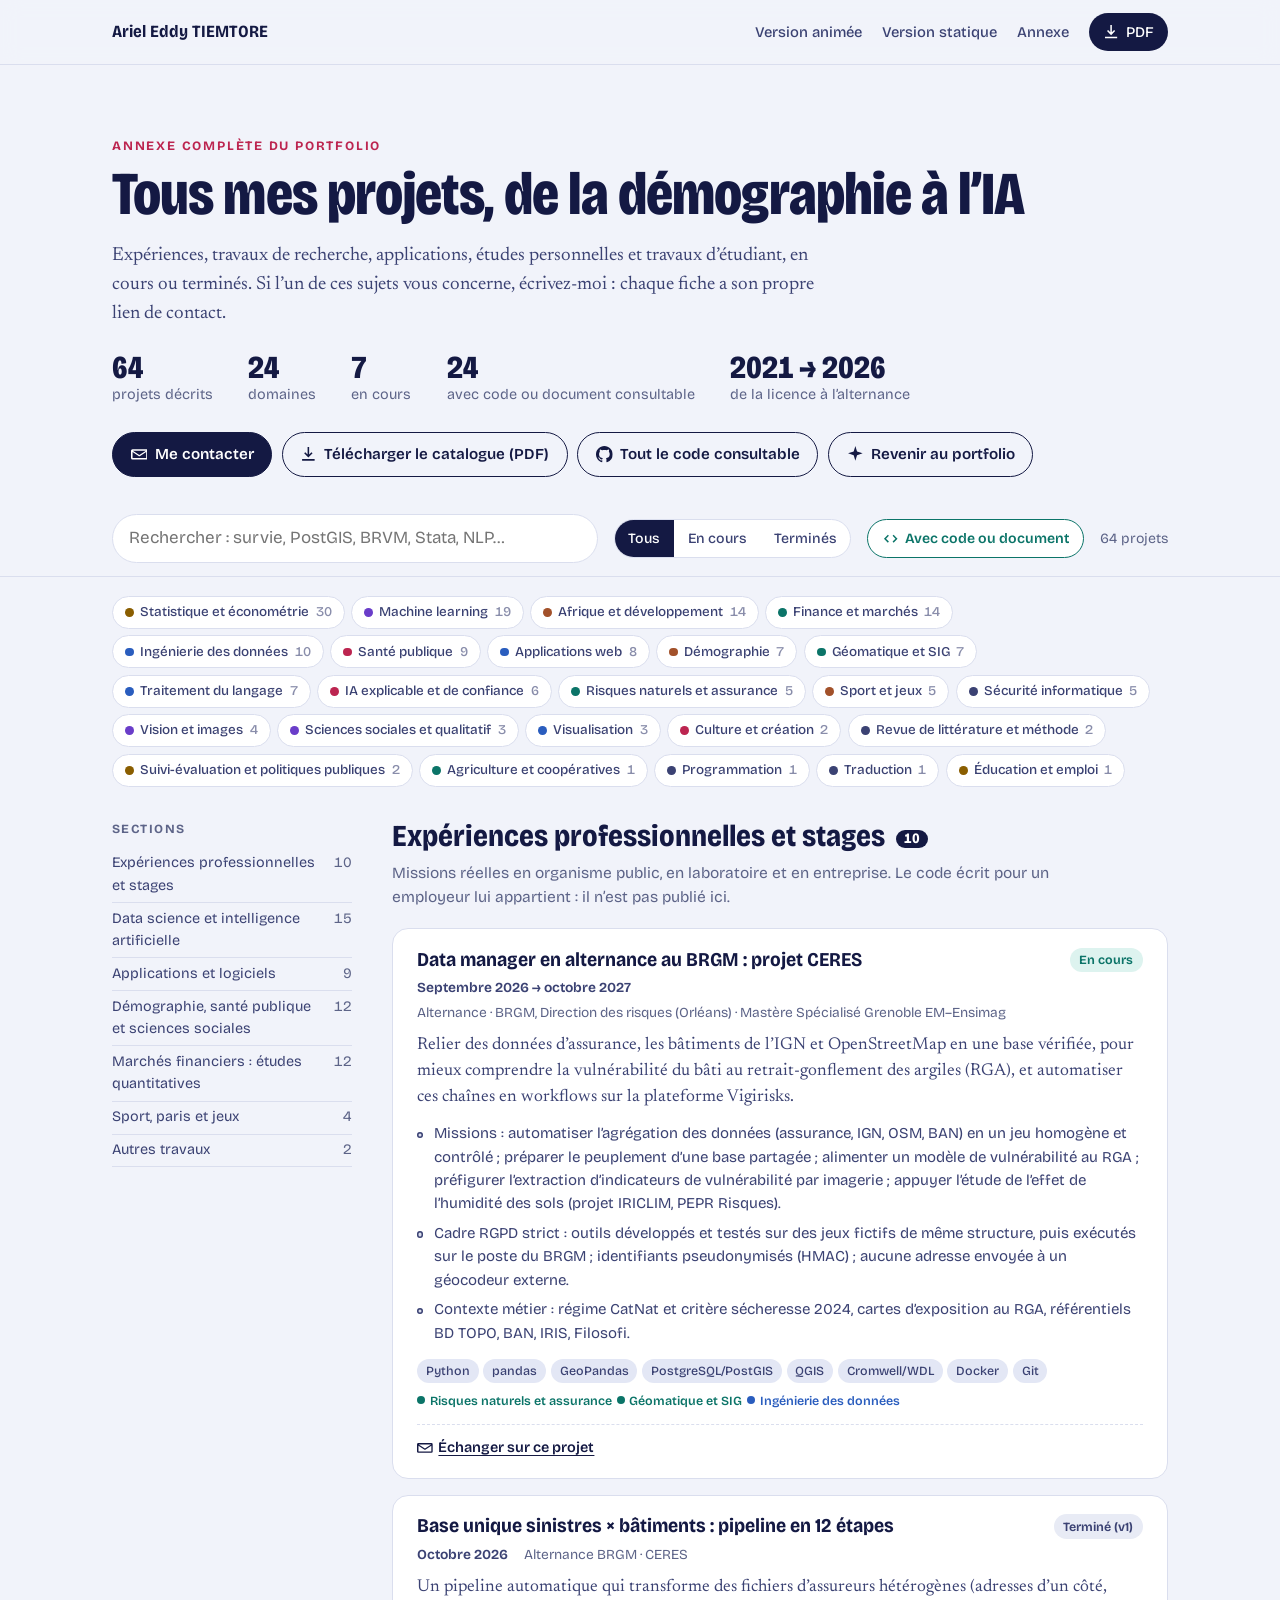
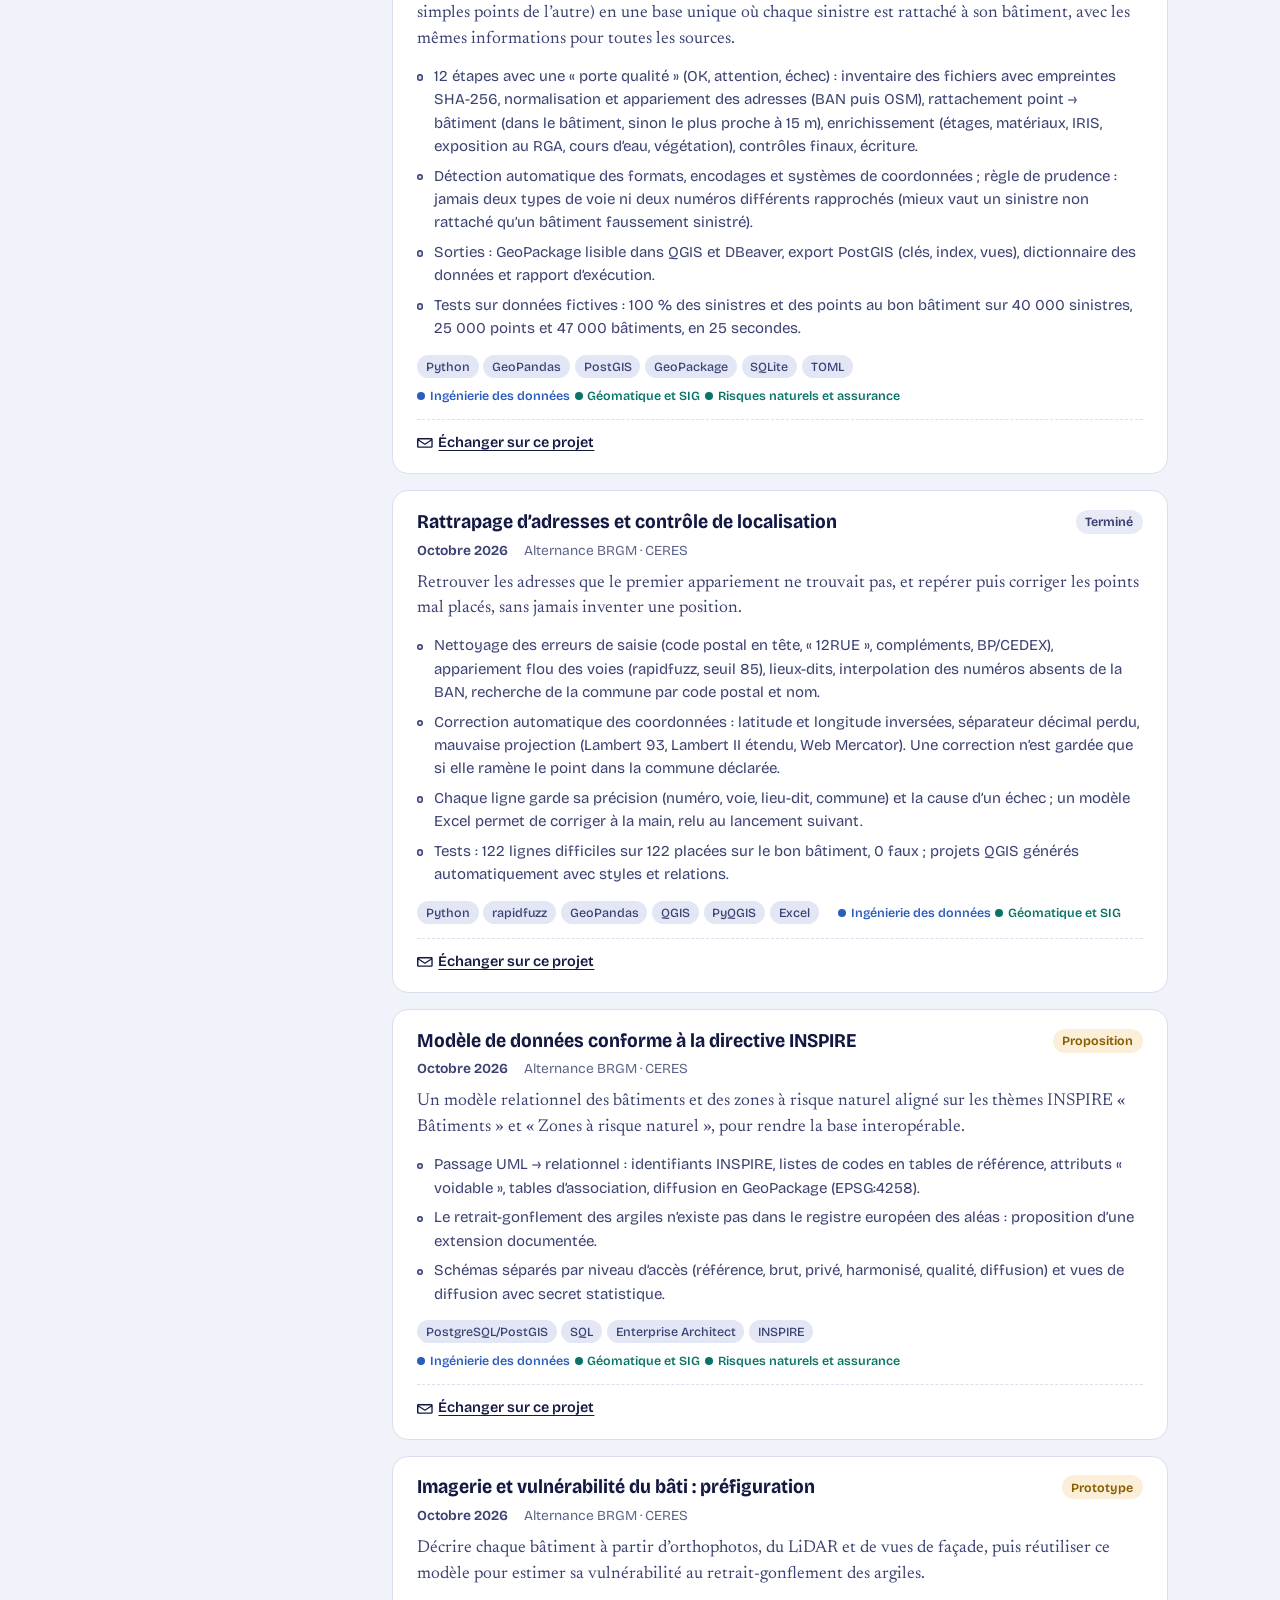
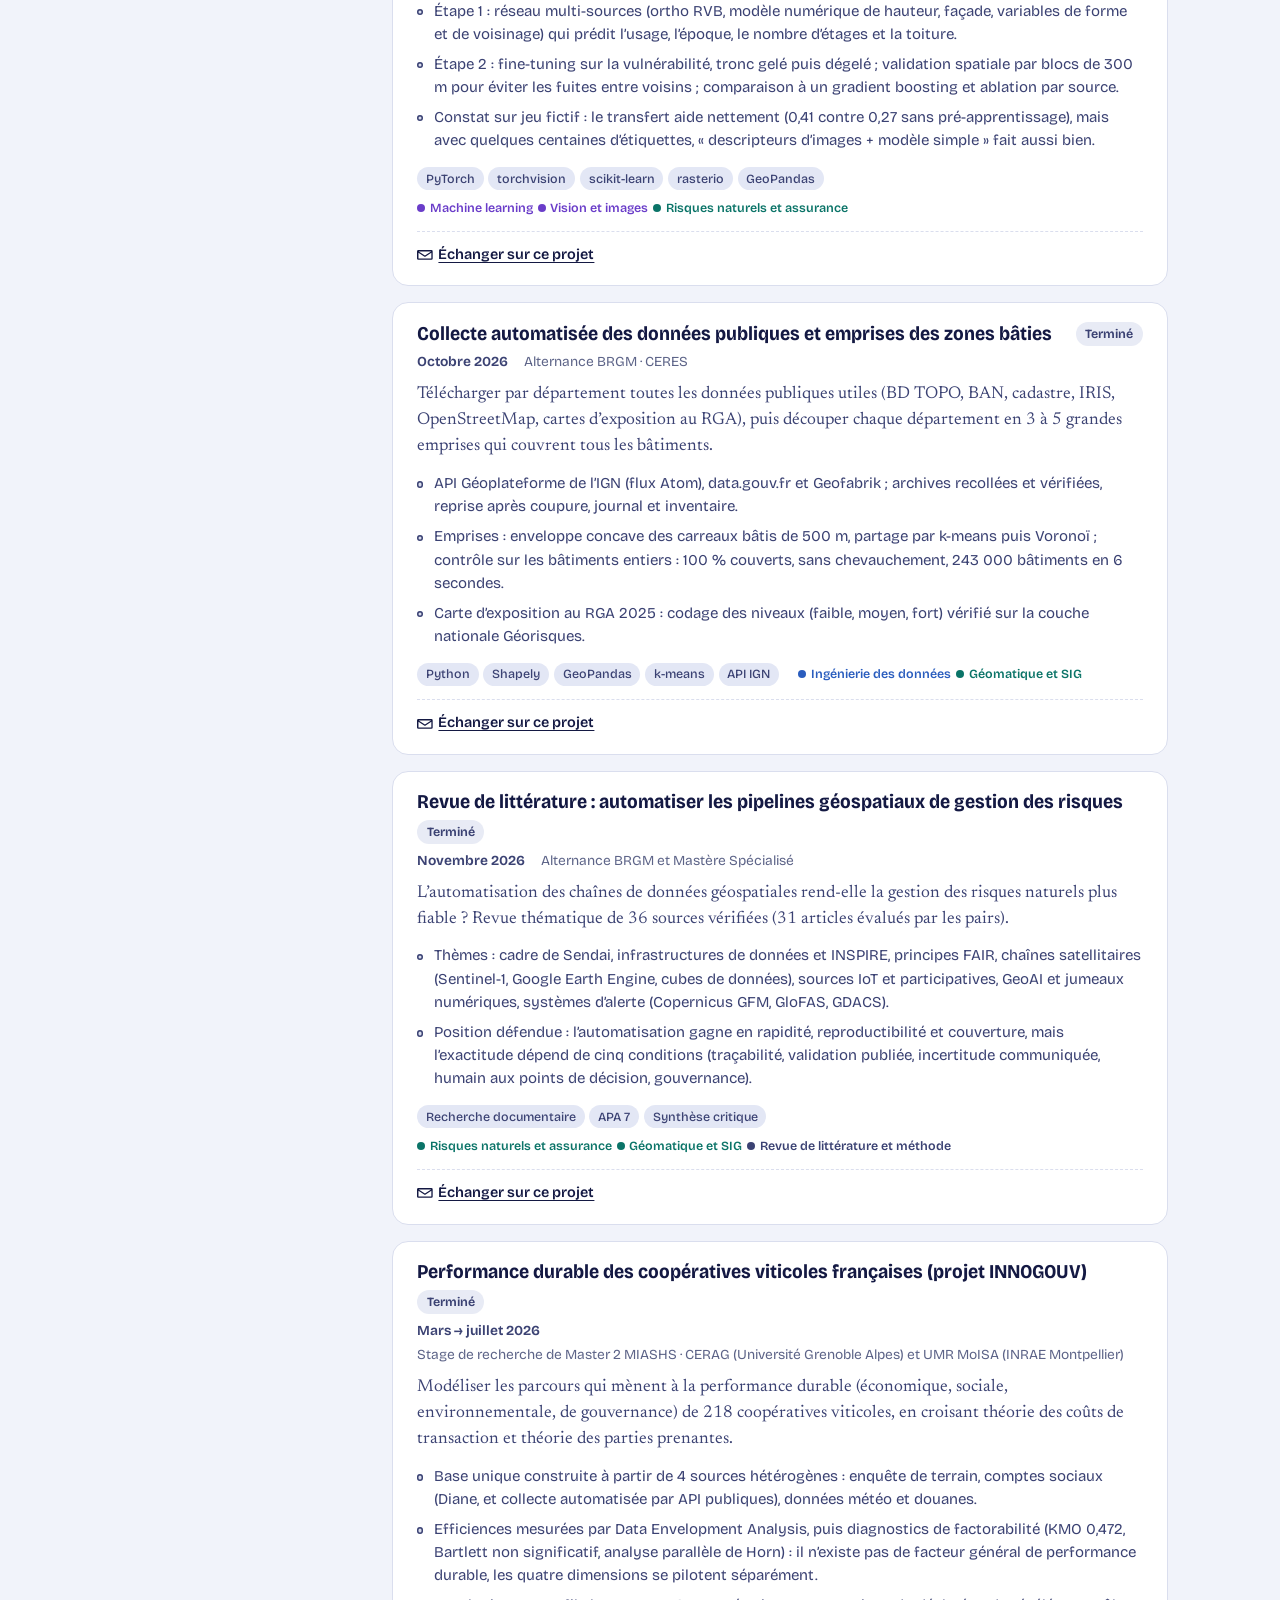
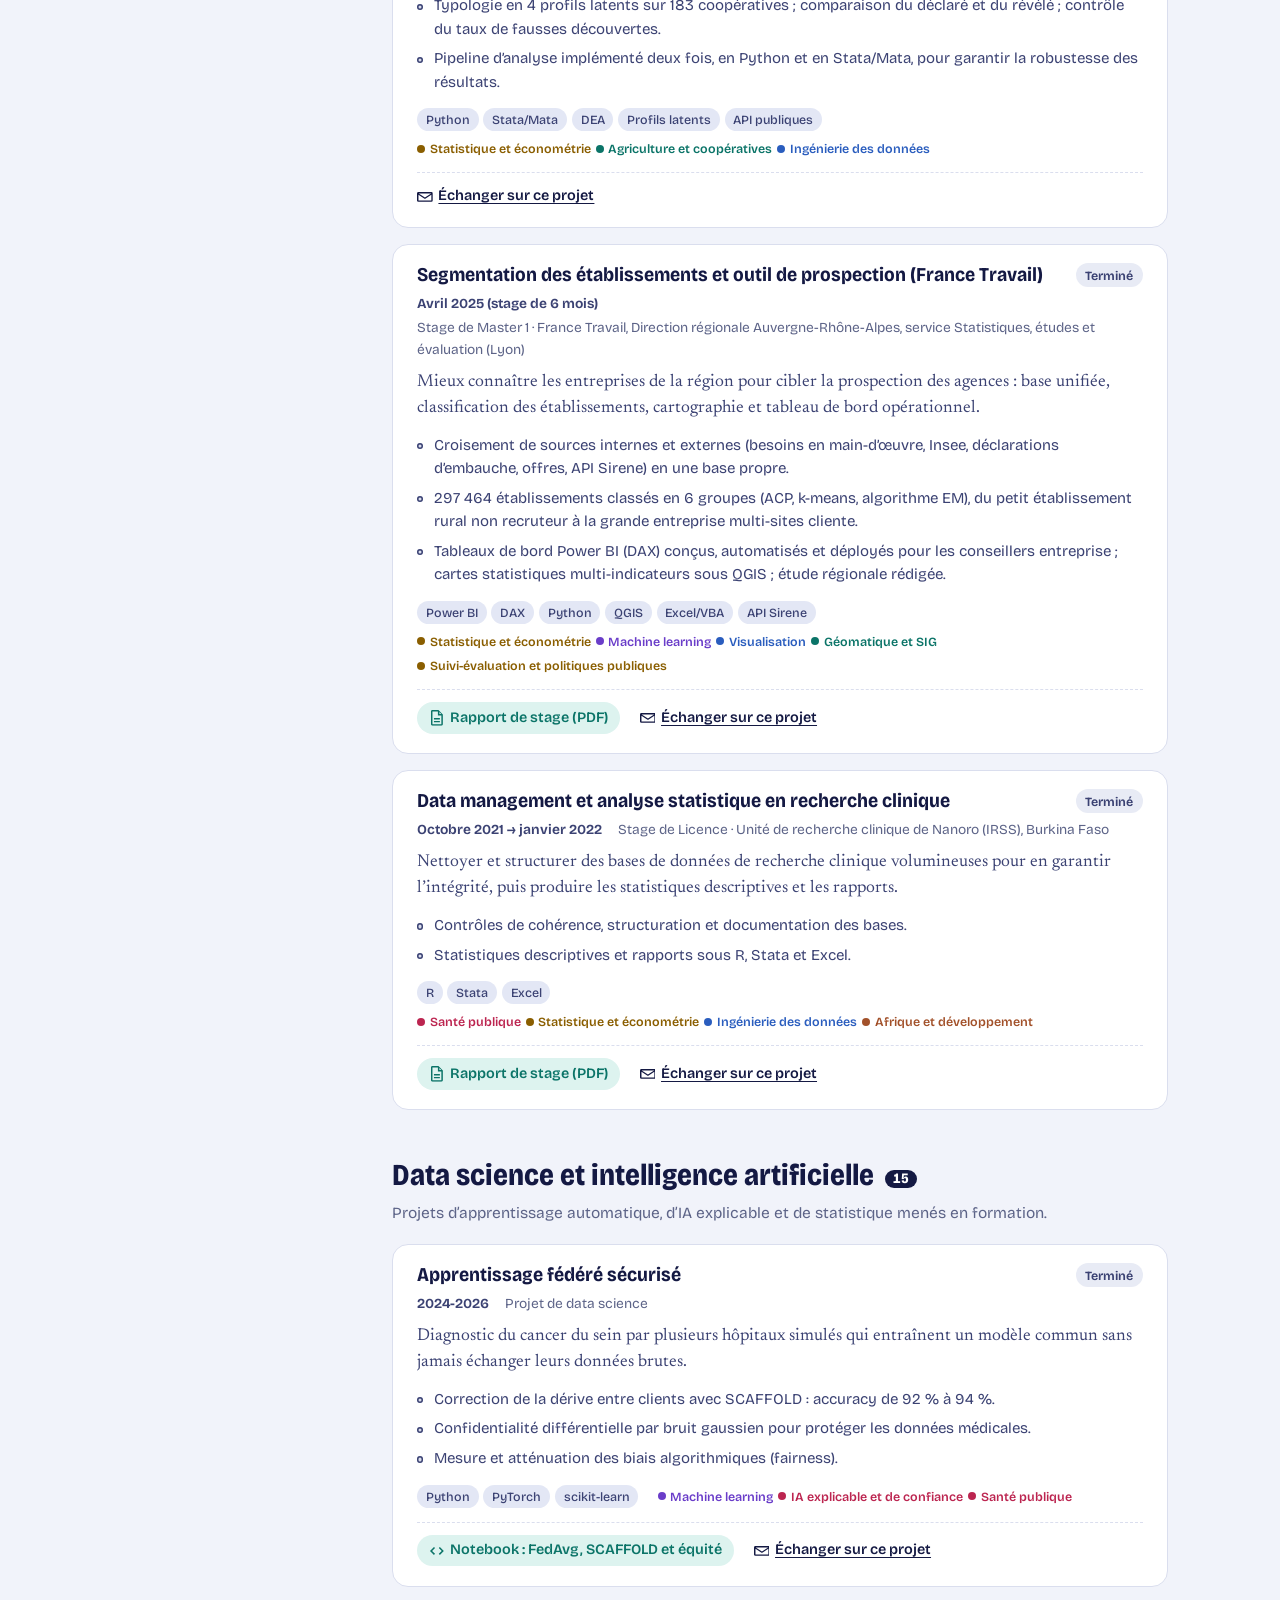
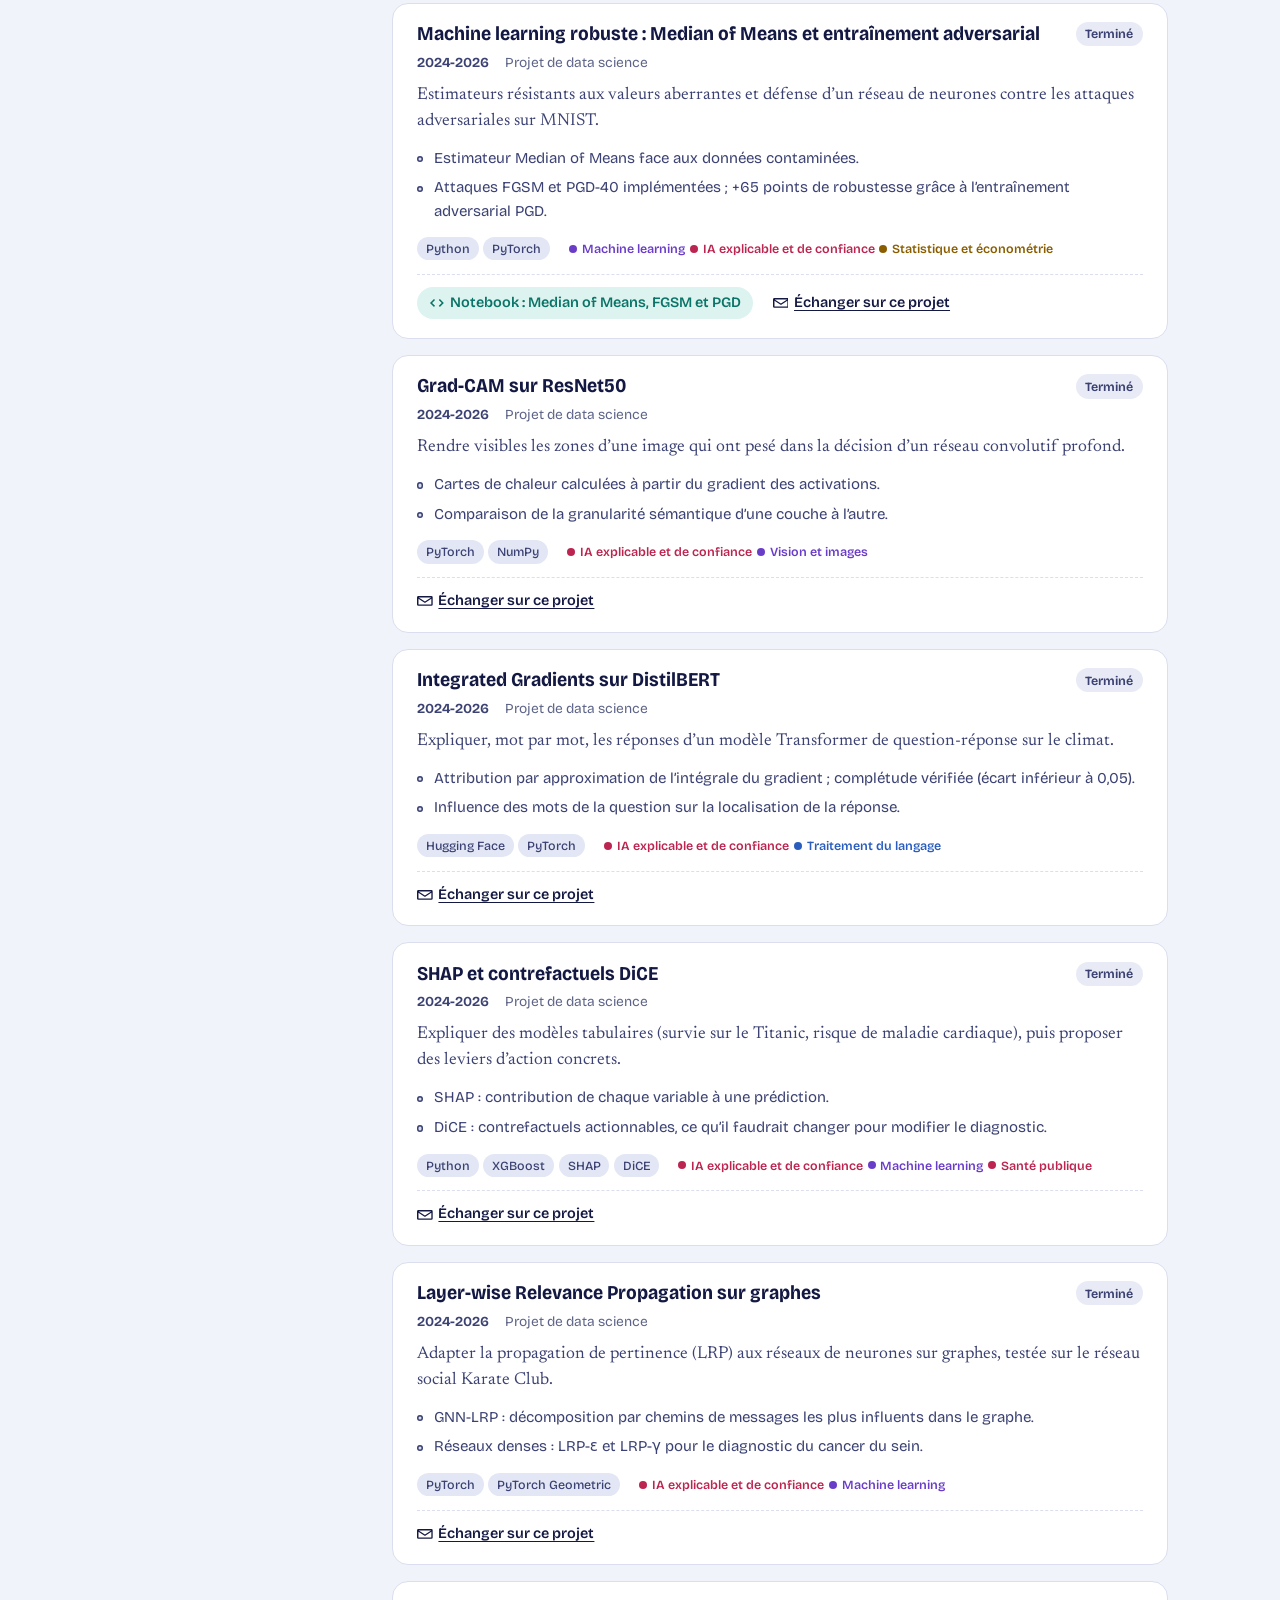
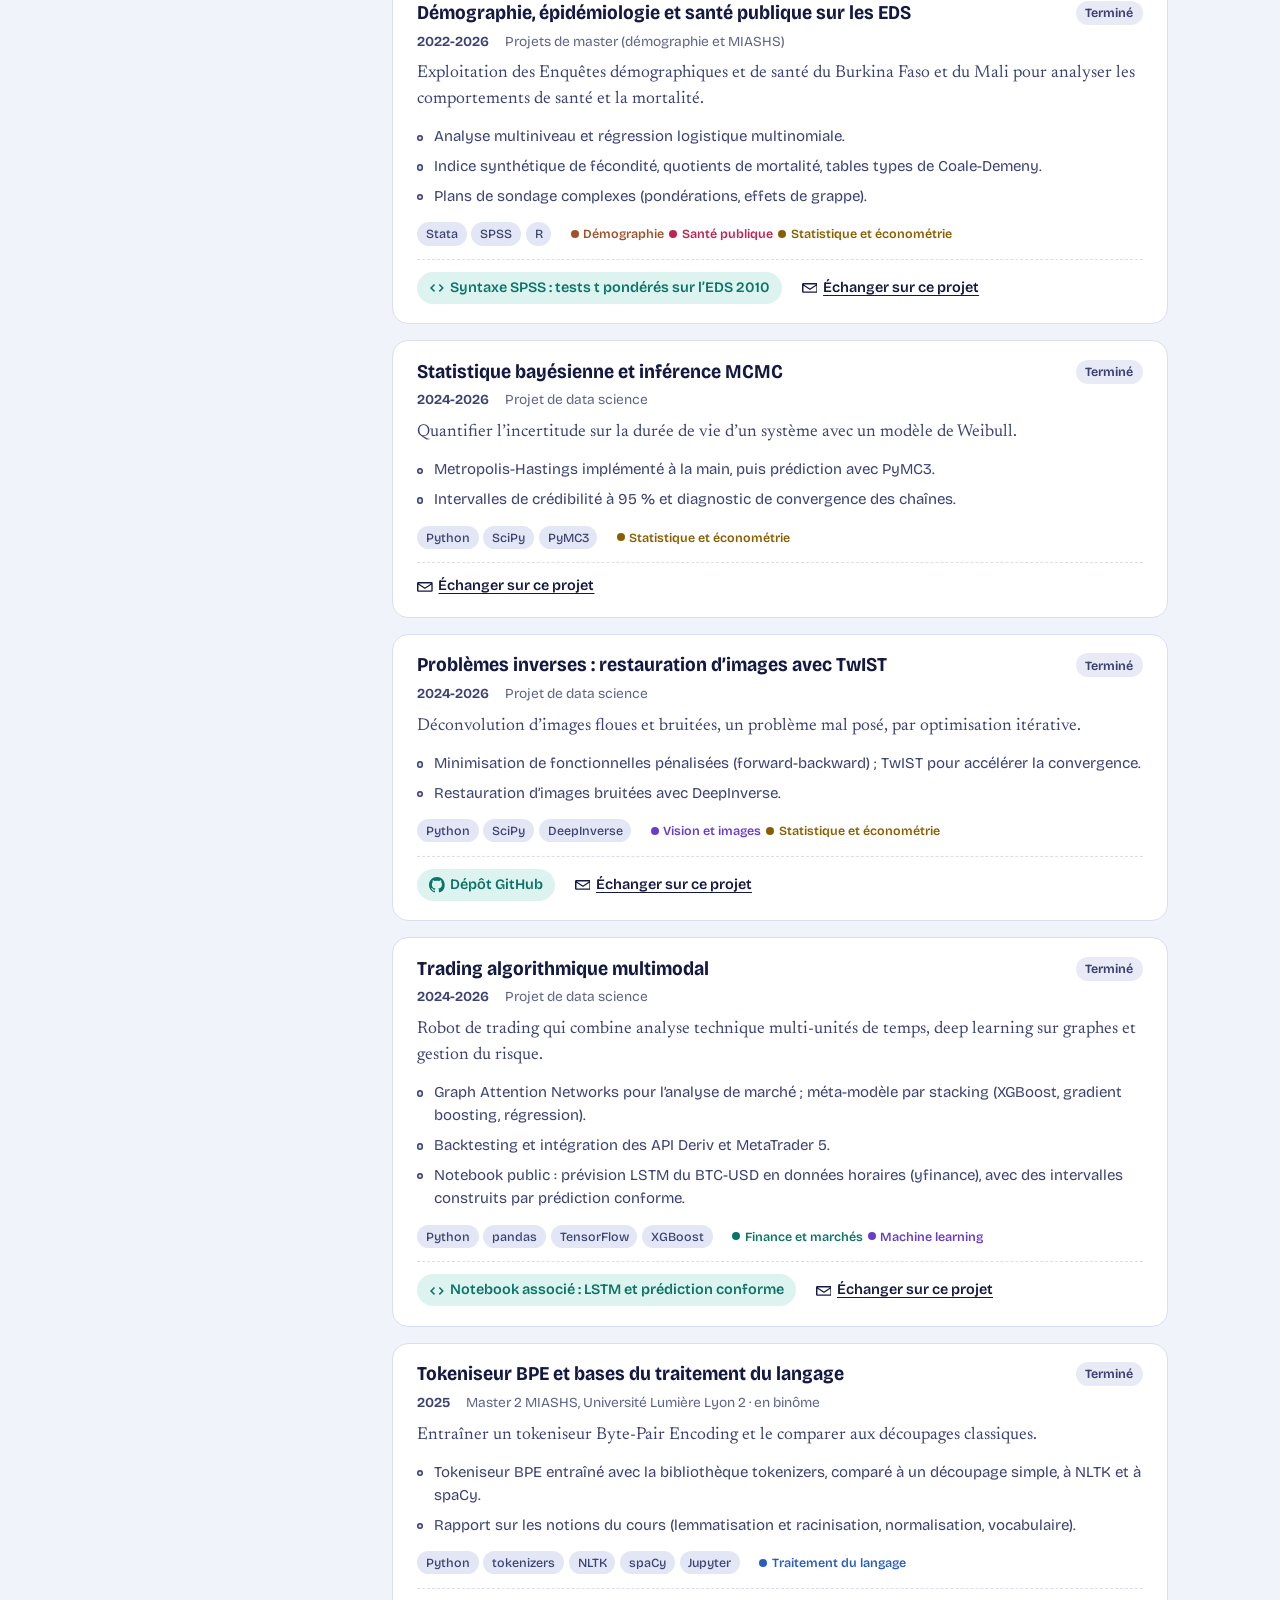
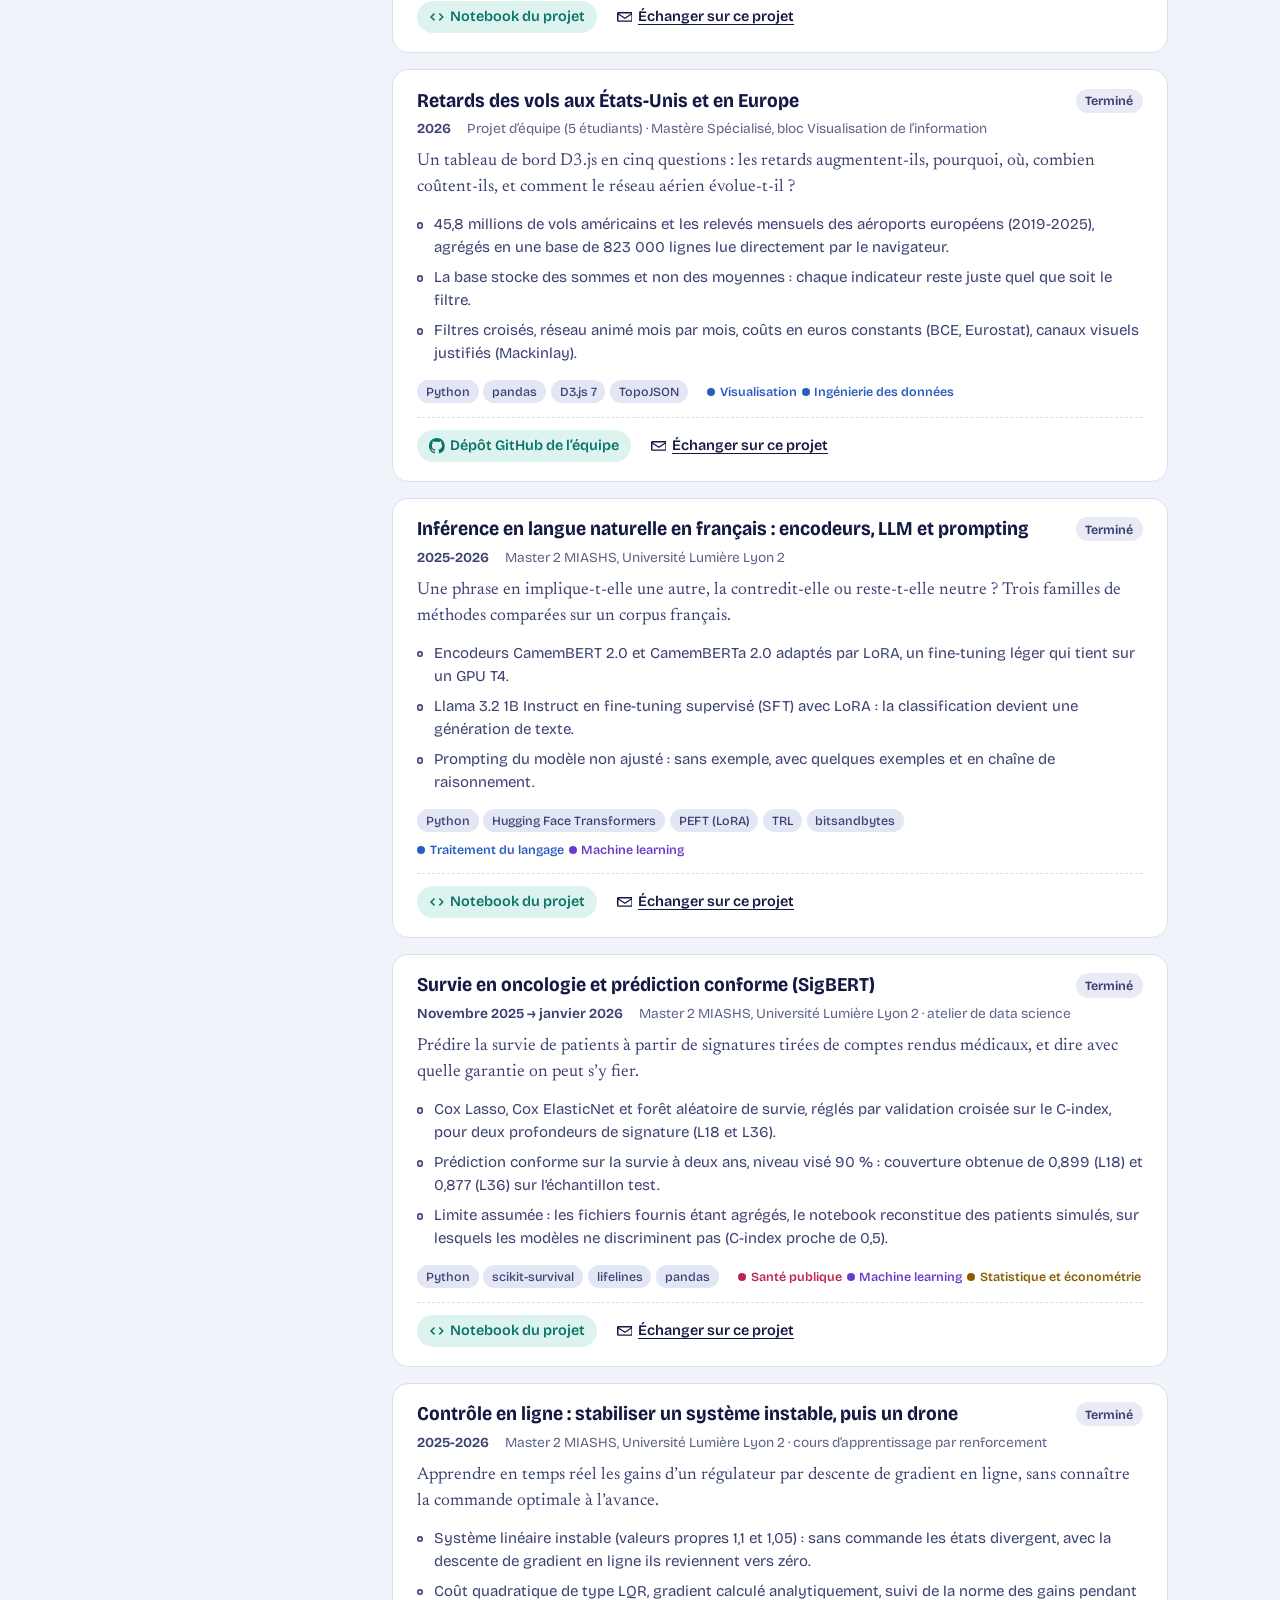
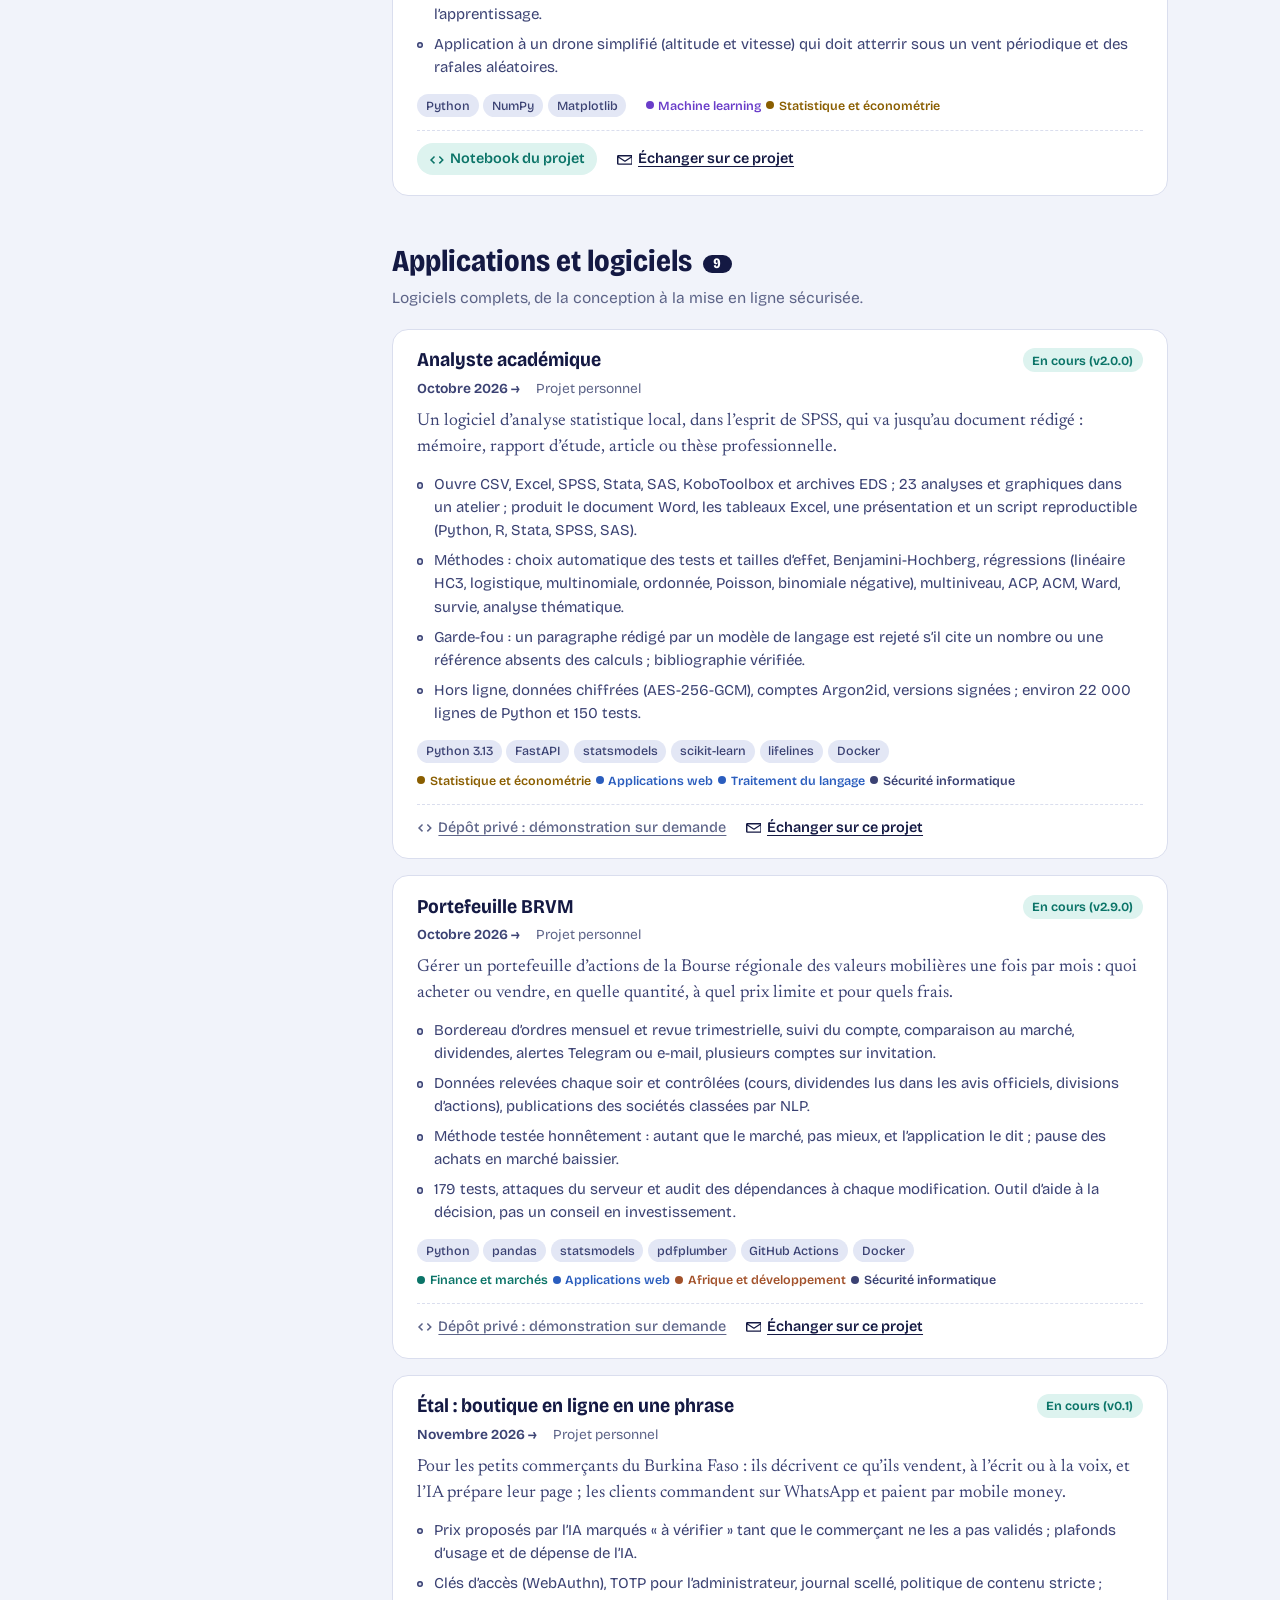
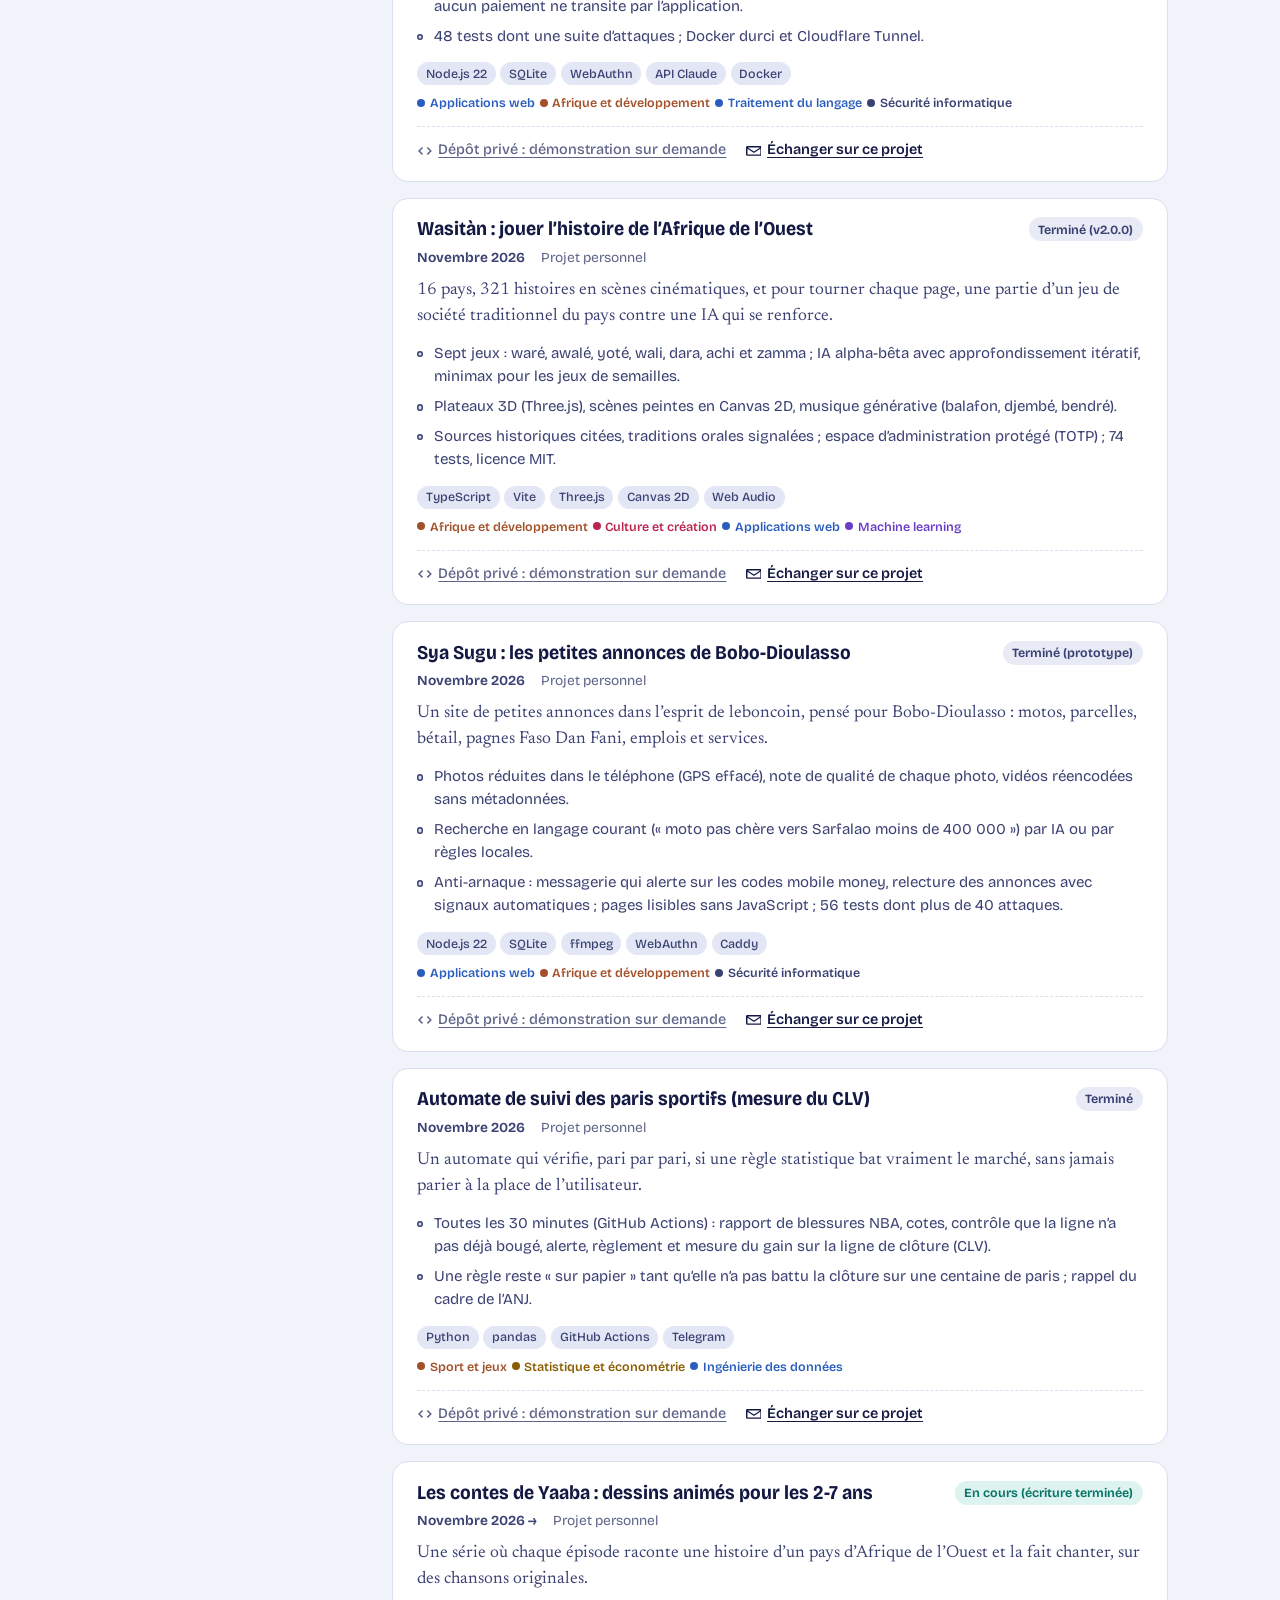
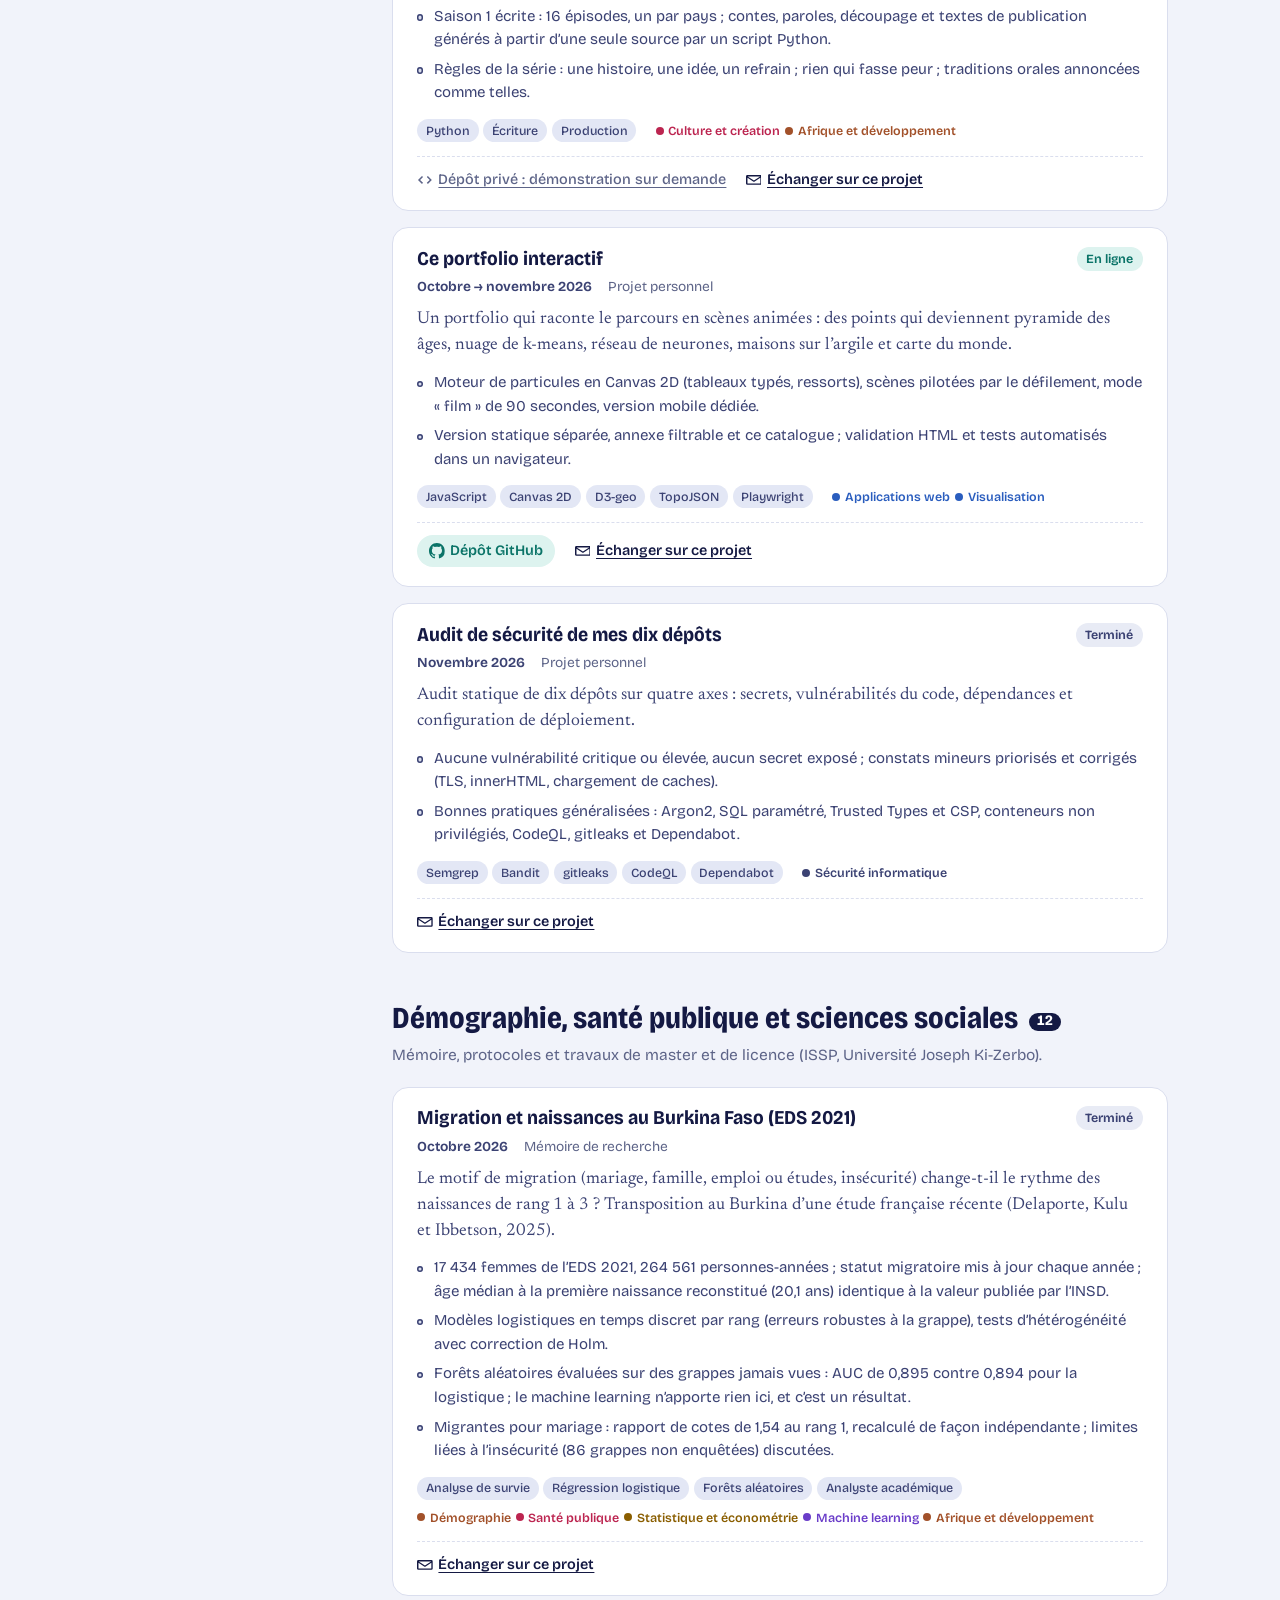
==== commit 62a3165e: "Add files via upload" ====
--- a/catalogue.html
+++ b/catalogue.html
@@ -183,7 +183,7 @@
           <li><b>64</b> projets décrits</li>
           <li><b>24</b> domaines</li>
           <li><b>7</b> en cours</li>
-          <li><b>11</b> avec code consultable</li>
+          <li><b>24</b> avec code ou document consultable</li>
           <li><b>2021 → 2026</b> de la licence à l’alternance</li>
         </ul>
         <p class="ct-cta">
@@ -205,7 +205,7 @@
             <button type="button" data-kind="live" aria-pressed="false">En cours</button>
             <button type="button" data-kind="done" aria-pressed="false">Terminés</button>
           </div>
-          <button class="ct-codebtn" type="button" id="ct-code" aria-pressed="false"><svg class="icon" aria-hidden="true"><use href="#i-code"/></svg> Avec code consultable</button>
+          <button class="ct-codebtn" type="button" id="ct-code" aria-pressed="false"><svg class="icon" aria-hidden="true"><use href="#i-code"/></svg> Avec code ou document</button>
           <p class="ct-result" id="ct-result" aria-live="polite">64 projets</p>
         </div>
       </div>
@@ -244,7 +244,7 @@
 <section class="ct-sec" id="s-pro" aria-labelledby="h-pro">
 <div class="ct-sec-head"><h2 id="h-pro">Expériences professionnelles et stages <span class="ct-count" data-count-for="pro">10</span></h2><p class="ct-sec-desc">Missions réelles en organisme public, en laboratoire et en entreprise. Le code écrit pour un employeur lui appartient : il n’est pas publié ici.</p></div>
 <div class="ct-list">
-<article class="ct-item" id="p-brgm-alternance" data-domains="risques geo dataeng" data-kind="live" data-code="0" data-text="data manager en alternance au brgm : projet ceres relier des donnees d’assurance, les batiments de l’ign et openstreetmap en une base verifiee, pour mieux comprendre la vulnerabilite du bati au retrait-gonflement des argiles (rga), et automatiser ces chaines en workflows sur la plateforme vigirisks. alternance · brgm, direction des risques (orleans) · mastere specialise grenoble em–ensimag septembre 2026 → octobre 2027 en cours missions : automatiser l’agregation des donnees (assurance, ign, osm, ban) en un jeu homogene et controle ; preparer le peuplement d’une base partagee ; alimenter un modele de vulnerabilite au rga ; prefigurer l’extraction d’indicateurs de vulnerabilite par imagerie ; appuyer l’etude de l’effet de l’humidite des sols (projet iriclim, pepr risques). cadre rgpd strict : outils developpes et testes sur des jeux fictifs de meme structure, puis executes sur le poste du brgm ; identifiants pseudonymises (hmac) ; aucune adresse envoyee a un geocodeur externe. contexte metier : regime catnat et critere secheresse 2024, cartes d’exposition au rga, referentiels bd topo, ban, iris, filosofi. python pandas geopandas postgresql/postgis qgis cromwell/wdl docker git risques naturels et assurance geomatique et sig ingenierie des donnees ">
+<article class="ct-item" id="p-brgm-alternance" data-domains="risques geo dataeng" data-kind="live" data-code="0" data-text="data manager en alternance au brgm : projet ceres relier des donnees d’assurance, les batiments de l’ign et openstreetmap en une base verifiee, pour mieux comprendre la vulnerabilite du bati au retrait-gonflement des argiles (rga), et automatiser ces chaines en workflows sur la plateforme vigirisks. alternance · brgm, direction des risques (orleans) · mastere specialise grenoble em–ensimag septembre 2026 → octobre 2027 en cours missions : automatiser l’agregation des donnees (assurance, ign, osm, ban) en un jeu homogene et controle ; preparer le peuplement d’une base partagee ; alimenter un modele de vulnerabilite au rga ; prefigurer l’extraction d’indicateurs de vulnerabilite par imagerie ; appuyer l’etude de l’effet de l’humidite des sols (projet iriclim, pepr risques). cadre rgpd strict : outils developpes et testes sur des jeux fictifs de meme structure, puis executes sur le poste du brgm ; identifiants pseudonymises (hmac) ; aucune adresse envoyee a un geocodeur externe. contexte metier : regime catnat et critere secheresse 2024, cartes d’exposition au rga, referentiels bd topo, ban, iris, filosofi. python pandas geopandas postgresql/postgis qgis cromwell/wdl docker git risques naturels et assurance geomatique et sig ingenierie des donnees  ">
 <header class="ct-head"><h3>Data manager en alternance au BRGM : projet CERES</h3><span class="ct-status ct-live">En cours</span></header>
 <p class="ct-meta"><span class="ct-period">Septembre 2026 → octobre 2027</span><span class="ct-frame">Alternance · BRGM, Direction des risques (Orléans) · Mastère Spécialisé Grenoble EM–Ensimag</span></p>
 <p class="ct-summary">Relier des données d’assurance, les bâtiments de l’IGN et OpenStreetMap en une base vérifiée, pour mieux comprendre la vulnérabilité du bâti au retrait-gonflement des argiles (RGA), et automatiser ces chaînes en workflows sur la plateforme Vigirisks.</p>
@@ -252,7 +252,7 @@
 <div class="ct-foot"><ul class="ct-tools" aria-label="Outils et méthodes"><li>Python</li><li>pandas</li><li>GeoPandas</li><li>PostgreSQL/PostGIS</li><li>QGIS</li><li>Cromwell/WDL</li><li>Docker</li><li>Git</li></ul><ul class="ct-domains" aria-label="Domaines"><li class="dm dm-teal">Risques naturels et assurance</li><li class="dm dm-teal">Géomatique et SIG</li><li class="dm dm-sky">Ingénierie des données</li></ul></div>
 <p class="ct-links"><a class="ct-link ct-mail" href="mailto:wendyamtiemtore@gmail.com?subject=Portfolio%20%3A%20Data%20manager%20en%20alternance%20au%20BRGM%20%3A%20projet%20CERES"><svg class="icon" aria-hidden="true"><use href="#i-mail"/></svg> Échanger sur ce projet</a></p>
 </article>
-<article class="ct-item" id="p-brgm-base-unique" data-domains="dataeng geo risques" data-kind="done" data-code="0" data-text="base unique sinistres × batiments : pipeline en 12 etapes un pipeline automatique qui transforme des fichiers d’assureurs heterogenes (adresses d’un cote, simples points de l’autre) en une base unique ou chaque sinistre est rattache a son batiment, avec les memes informations pour toutes les sources. alternance brgm · ceres octobre 2026 termine (v1) 12 etapes avec une « porte qualite » (ok, attention, echec) : inventaire des fichiers avec empreintes sha-256, normalisation et appariement des adresses (ban puis osm), rattachement point → batiment (dans le batiment, sinon le plus proche a 15 m), enrichissement (etages, materiaux, iris, exposition au rga, cours d’eau, vegetation), controles finaux, ecriture. detection automatique des formats, encodages et systemes de coordonnees ; regle de prudence : jamais deux types de voie ni deux numeros differents rapproches (mieux vaut un sinistre non rattache qu’un batiment faussement sinistre). sorties : geopackage lisible dans qgis et dbeaver, export postgis (cles, index, vues), dictionnaire des donnees et rapport d’execution. tests sur donnees fictives : 100 % des sinistres et des points au bon batiment sur 40 000 sinistres, 25 000 points et 47 000 batiments, en 25 secondes. python geopandas postgis geopackage sqlite toml ingenierie des donnees geomatique et sig risques naturels et assurance ">
+<article class="ct-item" id="p-brgm-base-unique" data-domains="dataeng geo risques" data-kind="done" data-code="0" data-text="base unique sinistres × batiments : pipeline en 12 etapes un pipeline automatique qui transforme des fichiers d’assureurs heterogenes (adresses d’un cote, simples points de l’autre) en une base unique ou chaque sinistre est rattache a son batiment, avec les memes informations pour toutes les sources. alternance brgm · ceres octobre 2026 termine (v1) 12 etapes avec une « porte qualite » (ok, attention, echec) : inventaire des fichiers avec empreintes sha-256, normalisation et appariement des adresses (ban puis osm), rattachement point → batiment (dans le batiment, sinon le plus proche a 15 m), enrichissement (etages, materiaux, iris, exposition au rga, cours d’eau, vegetation), controles finaux, ecriture. detection automatique des formats, encodages et systemes de coordonnees ; regle de prudence : jamais deux types de voie ni deux numeros differents rapproches (mieux vaut un sinistre non rattache qu’un batiment faussement sinistre). sorties : geopackage lisible dans qgis et dbeaver, export postgis (cles, index, vues), dictionnaire des donnees et rapport d’execution. tests sur donnees fictives : 100 % des sinistres et des points au bon batiment sur 40 000 sinistres, 25 000 points et 47 000 batiments, en 25 secondes. python geopandas postgis geopackage sqlite toml ingenierie des donnees geomatique et sig risques naturels et assurance  ">
 <header class="ct-head"><h3>Base unique sinistres × bâtiments : pipeline en 12 étapes</h3><span class="ct-status ct-done">Terminé (v1)</span></header>
 <p class="ct-meta"><span class="ct-period">Octobre 2026</span><span class="ct-frame">Alternance BRGM · CERES</span></p>
 <p class="ct-summary">Un pipeline automatique qui transforme des fichiers d’assureurs hétérogènes (adresses d’un côté, simples points de l’autre) en une base unique où chaque sinistre est rattaché à son bâtiment, avec les mêmes informations pour toutes les sources.</p>
@@ -260,7 +260,7 @@
 <div class="ct-foot"><ul class="ct-tools" aria-label="Outils et méthodes"><li>Python</li><li>GeoPandas</li><li>PostGIS</li><li>GeoPackage</li><li>SQLite</li><li>TOML</li></ul><ul class="ct-domains" aria-label="Domaines"><li class="dm dm-sky">Ingénierie des données</li><li class="dm dm-teal">Géomatique et SIG</li><li class="dm dm-teal">Risques naturels et assurance</li></ul></div>
 <p class="ct-links"><a class="ct-link ct-mail" href="mailto:wendyamtiemtore@gmail.com?subject=Portfolio%20%3A%20Base%20unique%20sinistres%20%C3%97%20b%C3%A2timents%20%3A%20pipeline%20en%2012%20%C3%A9tapes"><svg class="icon" aria-hidden="true"><use href="#i-mail"/></svg> Échanger sur ce projet</a></p>
 </article>
-<article class="ct-item" id="p-brgm-adresses" data-domains="dataeng geo" data-kind="done" data-code="0" data-text="rattrapage d’adresses et controle de localisation retrouver les adresses que le premier appariement ne trouvait pas, et reperer puis corriger les points mal places, sans jamais inventer une position. alternance brgm · ceres octobre 2026 termine nettoyage des erreurs de saisie (code postal en tete, « 12rue », complements, bp/cedex), appariement flou des voies (rapidfuzz, seuil 85), lieux-dits, interpolation des numeros absents de la ban, recherche de la commune par code postal et nom. correction automatique des coordonnees : latitude et longitude inversees, separateur decimal perdu, mauvaise projection (lambert 93, lambert ii etendu, web mercator). une correction n’est gardee que si elle ramene le point dans la commune declaree. chaque ligne garde sa precision (numero, voie, lieu-dit, commune) et la cause d’un echec ; un modele excel permet de corriger a la main, relu au lancement suivant. tests : 122 lignes difficiles sur 122 placees sur le bon batiment, 0 faux ; projets qgis generes automatiquement avec styles et relations. python rapidfuzz geopandas qgis pyqgis excel ingenierie des donnees geomatique et sig ">
+<article class="ct-item" id="p-brgm-adresses" data-domains="dataeng geo" data-kind="done" data-code="0" data-text="rattrapage d’adresses et controle de localisation retrouver les adresses que le premier appariement ne trouvait pas, et reperer puis corriger les points mal places, sans jamais inventer une position. alternance brgm · ceres octobre 2026 termine nettoyage des erreurs de saisie (code postal en tete, « 12rue », complements, bp/cedex), appariement flou des voies (rapidfuzz, seuil 85), lieux-dits, interpolation des numeros absents de la ban, recherche de la commune par code postal et nom. correction automatique des coordonnees : latitude et longitude inversees, separateur decimal perdu, mauvaise projection (lambert 93, lambert ii etendu, web mercator). une correction n’est gardee que si elle ramene le point dans la commune declaree. chaque ligne garde sa precision (numero, voie, lieu-dit, commune) et la cause d’un echec ; un modele excel permet de corriger a la main, relu au lancement suivant. tests : 122 lignes difficiles sur 122 placees sur le bon batiment, 0 faux ; projets qgis generes automatiquement avec styles et relations. python rapidfuzz geopandas qgis pyqgis excel ingenierie des donnees geomatique et sig  ">
 <header class="ct-head"><h3>Rattrapage d’adresses et contrôle de localisation</h3><span class="ct-status ct-done">Terminé</span></header>
 <p class="ct-meta"><span class="ct-period">Octobre 2026</span><span class="ct-frame">Alternance BRGM · CERES</span></p>
 <p class="ct-summary">Retrouver les adresses que le premier appariement ne trouvait pas, et repérer puis corriger les points mal placés, sans jamais inventer une position.</p>
@@ -268,7 +268,7 @@
 <div class="ct-foot"><ul class="ct-tools" aria-label="Outils et méthodes"><li>Python</li><li>rapidfuzz</li><li>GeoPandas</li><li>QGIS</li><li>PyQGIS</li><li>Excel</li></ul><ul class="ct-domains" aria-label="Domaines"><li class="dm dm-sky">Ingénierie des données</li><li class="dm dm-teal">Géomatique et SIG</li></ul></div>
 <p class="ct-links"><a class="ct-link ct-mail" href="mailto:wendyamtiemtore@gmail.com?subject=Portfolio%20%3A%20Rattrapage%20d%E2%80%99adresses%20et%20contr%C3%B4le%20de%20localisation"><svg class="icon" aria-hidden="true"><use href="#i-mail"/></svg> Échanger sur ce projet</a></p>
 </article>
-<article class="ct-item" id="p-brgm-inspire" data-domains="dataeng geo risques" data-kind="other" data-code="0" data-text="modele de donnees conforme a la directive inspire un modele relationnel des batiments et des zones a risque naturel aligne sur les themes inspire « batiments » et « zones a risque naturel », pour rendre la base interoperable. alternance brgm · ceres octobre 2026 proposition passage uml → relationnel : identifiants inspire, listes de codes en tables de reference, attributs « voidable », tables d’association, diffusion en geopackage (epsg:4258). le retrait-gonflement des argiles n’existe pas dans le registre europeen des aleas : proposition d’une extension documentee. schemas separes par niveau d’acces (reference, brut, prive, harmonise, qualite, diffusion) et vues de diffusion avec secret statistique. postgresql/postgis sql enterprise architect inspire ingenierie des donnees geomatique et sig risques naturels et assurance ">
+<article class="ct-item" id="p-brgm-inspire" data-domains="dataeng geo risques" data-kind="other" data-code="0" data-text="modele de donnees conforme a la directive inspire un modele relationnel des batiments et des zones a risque naturel aligne sur les themes inspire « batiments » et « zones a risque naturel », pour rendre la base interoperable. alternance brgm · ceres octobre 2026 proposition passage uml → relationnel : identifiants inspire, listes de codes en tables de reference, attributs « voidable », tables d’association, diffusion en geopackage (epsg:4258). le retrait-gonflement des argiles n’existe pas dans le registre europeen des aleas : proposition d’une extension documentee. schemas separes par niveau d’acces (reference, brut, prive, harmonise, qualite, diffusion) et vues de diffusion avec secret statistique. postgresql/postgis sql enterprise architect inspire ingenierie des donnees geomatique et sig risques naturels et assurance  ">
 <header class="ct-head"><h3>Modèle de données conforme à la directive INSPIRE</h3><span class="ct-status ct-other">Proposition</span></header>
 <p class="ct-meta"><span class="ct-period">Octobre 2026</span><span class="ct-frame">Alternance BRGM · CERES</span></p>
 <p class="ct-summary">Un modèle relationnel des bâtiments et des zones à risque naturel aligné sur les thèmes INSPIRE « Bâtiments » et « Zones à risque naturel », pour rendre la base interopérable.</p>
@@ -276,7 +276,7 @@
 <div class="ct-foot"><ul class="ct-tools" aria-label="Outils et méthodes"><li>PostgreSQL/PostGIS</li><li>SQL</li><li>Enterprise Architect</li><li>INSPIRE</li></ul><ul class="ct-domains" aria-label="Domaines"><li class="dm dm-sky">Ingénierie des données</li><li class="dm dm-teal">Géomatique et SIG</li><li class="dm dm-teal">Risques naturels et assurance</li></ul></div>
 <p class="ct-links"><a class="ct-link ct-mail" href="mailto:wendyamtiemtore@gmail.com?subject=Portfolio%20%3A%20Mod%C3%A8le%20de%20donn%C3%A9es%20conforme%20%C3%A0%20la%20directive%20INSPIRE"><svg class="icon" aria-hidden="true"><use href="#i-mail"/></svg> Échanger sur ce projet</a></p>
 </article>
-<article class="ct-item" id="p-brgm-imagerie" data-domains="ml vision risques" data-kind="other" data-code="0" data-text="imagerie et vulnerabilite du bati : prefiguration decrire chaque batiment a partir d’orthophotos, du lidar et de vues de facade, puis reutiliser ce modele pour estimer sa vulnerabilite au retrait-gonflement des argiles. alternance brgm · ceres octobre 2026 prototype etape 1 : reseau multi-sources (ortho rvb, modele numerique de hauteur, facade, variables de forme et de voisinage) qui predit l’usage, l’epoque, le nombre d’etages et la toiture. etape 2 : fine-tuning sur la vulnerabilite, tronc gele puis degele ; validation spatiale par blocs de 300 m pour eviter les fuites entre voisins ; comparaison a un gradient boosting et ablation par source. constat sur jeu fictif : le transfert aide nettement (0,41 contre 0,27 sans pre-apprentissage), mais avec quelques centaines d’etiquettes, « descripteurs d’images + modele simple » fait aussi bien. pytorch torchvision scikit-learn rasterio geopandas machine learning vision et images risques naturels et assurance ">
+<article class="ct-item" id="p-brgm-imagerie" data-domains="ml vision risques" data-kind="other" data-code="0" data-text="imagerie et vulnerabilite du bati : prefiguration decrire chaque batiment a partir d’orthophotos, du lidar et de vues de facade, puis reutiliser ce modele pour estimer sa vulnerabilite au retrait-gonflement des argiles. alternance brgm · ceres octobre 2026 prototype etape 1 : reseau multi-sources (ortho rvb, modele numerique de hauteur, facade, variables de forme et de voisinage) qui predit l’usage, l’epoque, le nombre d’etages et la toiture. etape 2 : fine-tuning sur la vulnerabilite, tronc gele puis degele ; validation spatiale par blocs de 300 m pour eviter les fuites entre voisins ; comparaison a un gradient boosting et ablation par source. constat sur jeu fictif : le transfert aide nettement (0,41 contre 0,27 sans pre-apprentissage), mais avec quelques centaines d’etiquettes, « descripteurs d’images + modele simple » fait aussi bien. pytorch torchvision scikit-learn rasterio geopandas machine learning vision et images risques naturels et assurance  ">
 <header class="ct-head"><h3>Imagerie et vulnérabilité du bâti : préfiguration</h3><span class="ct-status ct-other">Prototype</span></header>
 <p class="ct-meta"><span class="ct-period">Octobre 2026</span><span class="ct-frame">Alternance BRGM · CERES</span></p>
 <p class="ct-summary">Décrire chaque bâtiment à partir d’orthophotos, du LiDAR et de vues de façade, puis réutiliser ce modèle pour estimer sa vulnérabilité au retrait-gonflement des argiles.</p>
@@ -284,7 +284,7 @@
 <div class="ct-foot"><ul class="ct-tools" aria-label="Outils et méthodes"><li>PyTorch</li><li>torchvision</li><li>scikit-learn</li><li>rasterio</li><li>GeoPandas</li></ul><ul class="ct-domains" aria-label="Domaines"><li class="dm dm-grape">Machine learning</li><li class="dm dm-grape">Vision et images</li><li class="dm dm-teal">Risques naturels et assurance</li></ul></div>
 <p class="ct-links"><a class="ct-link ct-mail" href="mailto:wendyamtiemtore@gmail.com?subject=Portfolio%20%3A%20Imagerie%20et%20vuln%C3%A9rabilit%C3%A9%20du%20b%C3%A2ti%20%3A%20pr%C3%A9figuration"><svg class="icon" aria-hidden="true"><use href="#i-mail"/></svg> Échanger sur ce projet</a></p>
 </article>
-<article class="ct-item" id="p-brgm-donnees-publiques" data-domains="dataeng geo" data-kind="done" data-code="0" data-text="collecte automatisee des donnees publiques et emprises des zones baties telecharger par departement toutes les donnees publiques utiles (bd topo, ban, cadastre, iris, openstreetmap, cartes d’exposition au rga), puis decouper chaque departement en 3 a 5 grandes emprises qui couvrent tous les batiments. alternance brgm · ceres octobre 2026 termine api geoplateforme de l’ign (flux atom), data.gouv.fr et geofabrik ; archives recollees et verifiees, reprise apres coupure, journal et inventaire. emprises : enveloppe concave des carreaux batis de 500 m, partage par k-means puis voronoi ; controle sur les batiments entiers : 100 % couverts, sans chevauchement, 243 000 batiments en 6 secondes. carte d’exposition au rga 2025 : codage des niveaux (faible, moyen, fort) verifie sur la couche nationale georisques. python shapely geopandas k-means api ign ingenierie des donnees geomatique et sig ">
+<article class="ct-item" id="p-brgm-donnees-publiques" data-domains="dataeng geo" data-kind="done" data-code="0" data-text="collecte automatisee des donnees publiques et emprises des zones baties telecharger par departement toutes les donnees publiques utiles (bd topo, ban, cadastre, iris, openstreetmap, cartes d’exposition au rga), puis decouper chaque departement en 3 a 5 grandes emprises qui couvrent tous les batiments. alternance brgm · ceres octobre 2026 termine api geoplateforme de l’ign (flux atom), data.gouv.fr et geofabrik ; archives recollees et verifiees, reprise apres coupure, journal et inventaire. emprises : enveloppe concave des carreaux batis de 500 m, partage par k-means puis voronoi ; controle sur les batiments entiers : 100 % couverts, sans chevauchement, 243 000 batiments en 6 secondes. carte d’exposition au rga 2025 : codage des niveaux (faible, moyen, fort) verifie sur la couche nationale georisques. python shapely geopandas k-means api ign ingenierie des donnees geomatique et sig  ">
 <header class="ct-head"><h3>Collecte automatisée des données publiques et emprises des zones bâties</h3><span class="ct-status ct-done">Terminé</span></header>
 <p class="ct-meta"><span class="ct-period">Octobre 2026</span><span class="ct-frame">Alternance BRGM · CERES</span></p>
 <p class="ct-summary">Télécharger par département toutes les données publiques utiles (BD TOPO, BAN, cadastre, IRIS, OpenStreetMap, cartes d’exposition au RGA), puis découper chaque département en 3 à 5 grandes emprises qui couvrent tous les bâtiments.</p>
@@ -292,7 +292,7 @@
 <div class="ct-foot"><ul class="ct-tools" aria-label="Outils et méthodes"><li>Python</li><li>Shapely</li><li>GeoPandas</li><li>k-means</li><li>API IGN</li></ul><ul class="ct-domains" aria-label="Domaines"><li class="dm dm-sky">Ingénierie des données</li><li class="dm dm-teal">Géomatique et SIG</li></ul></div>
 <p class="ct-links"><a class="ct-link ct-mail" href="mailto:wendyamtiemtore@gmail.com?subject=Portfolio%20%3A%20Collecte%20automatis%C3%A9e%20des%20donn%C3%A9es%20publiques%20et%20emprises%20des%20zones%20b%C3%A2ties"><svg class="icon" aria-hidden="true"><use href="#i-mail"/></svg> Échanger sur ce projet</a></p>
 </article>
-<article class="ct-item" id="p-revue-pipelines-geo" data-domains="risques geo recherche" data-kind="done" data-code="0" data-text="revue de litterature : automatiser les pipelines geospatiaux de gestion des risques l’automatisation des chaines de donnees geospatiales rend-elle la gestion des risques naturels plus fiable ? revue thematique de 36 sources verifiees (31 articles evalues par les pairs). alternance brgm et mastere specialise novembre 2026 termine themes : cadre de sendai, infrastructures de donnees et inspire, principes fair, chaines satellitaires (sentinel-1, google earth engine, cubes de donnees), sources iot et participatives, geoai et jumeaux numeriques, systemes d’alerte (copernicus gfm, glofas, gdacs). position defendue : l’automatisation gagne en rapidite, reproductibilite et couverture, mais l’exactitude depend de cinq conditions (tracabilite, validation publiee, incertitude communiquee, humain aux points de decision, gouvernance). recherche documentaire apa 7 synthese critique risques naturels et assurance geomatique et sig revue de litterature et methode ">
+<article class="ct-item" id="p-revue-pipelines-geo" data-domains="risques geo recherche" data-kind="done" data-code="0" data-text="revue de litterature : automatiser les pipelines geospatiaux de gestion des risques l’automatisation des chaines de donnees geospatiales rend-elle la gestion des risques naturels plus fiable ? revue thematique de 36 sources verifiees (31 articles evalues par les pairs). alternance brgm et mastere specialise novembre 2026 termine themes : cadre de sendai, infrastructures de donnees et inspire, principes fair, chaines satellitaires (sentinel-1, google earth engine, cubes de donnees), sources iot et participatives, geoai et jumeaux numeriques, systemes d’alerte (copernicus gfm, glofas, gdacs). position defendue : l’automatisation gagne en rapidite, reproductibilite et couverture, mais l’exactitude depend de cinq conditions (tracabilite, validation publiee, incertitude communiquee, humain aux points de decision, gouvernance). recherche documentaire apa 7 synthese critique risques naturels et assurance geomatique et sig revue de litterature et methode  ">
 <header class="ct-head"><h3>Revue de littérature : automatiser les pipelines géospatiaux de gestion des risques</h3><span class="ct-status ct-done">Terminé</span></header>
 <p class="ct-meta"><span class="ct-period">Novembre 2026</span><span class="ct-frame">Alternance BRGM et Mastère Spécialisé</span></p>
 <p class="ct-summary">L’automatisation des chaînes de données géospatiales rend-elle la gestion des risques naturels plus fiable ? Revue thématique de 36 sources vérifiées (31 articles évalués par les pairs).</p>
@@ -300,7 +300,7 @@
 <div class="ct-foot"><ul class="ct-tools" aria-label="Outils et méthodes"><li>Recherche documentaire</li><li>APA 7</li><li>Synthèse critique</li></ul><ul class="ct-domains" aria-label="Domaines"><li class="dm dm-teal">Risques naturels et assurance</li><li class="dm dm-teal">Géomatique et SIG</li><li class="dm dm-ink">Revue de littérature et méthode</li></ul></div>
 <p class="ct-links"><a class="ct-link ct-mail" href="mailto:wendyamtiemtore@gmail.com?subject=Portfolio%20%3A%20Revue%20de%20litt%C3%A9rature%20%3A%20automatiser%20les%20pipelines%20g%C3%A9ospatiaux%20de%20gestion%20des%20risques"><svg class="icon" aria-hidden="true"><use href="#i-mail"/></svg> Échanger sur ce projet</a></p>
 </article>
-<article class="ct-item" id="p-innogouv" data-domains="stats agri dataeng" data-kind="done" data-code="0" data-text="performance durable des cooperatives viticoles francaises (projet innogouv) modeliser les parcours qui menent a la performance durable (economique, sociale, environnementale, de gouvernance) de 218 cooperatives viticoles, en croisant theorie des couts de transaction et theorie des parties prenantes. stage de recherche de master 2 miashs · cerag (universite grenoble alpes) et umr moisa (inrae montpellier) mars → juillet 2026 termine base unique construite a partir de 4 sources heterogenes : enquete de terrain, comptes sociaux (diane, et collecte automatisee par api publiques), donnees meteo et douanes. efficiences mesurees par data envelopment analysis, puis diagnostics de factorabilite (kmo 0,472, bartlett non significatif, analyse parallele de horn) : il n’existe pas de facteur general de performance durable, les quatre dimensions se pilotent separement. typologie en 4 profils latents sur 183 cooperatives ; comparaison du declare et du revele ; controle du taux de fausses decouvertes. pipeline d’analyse implemente deux fois, en python et en stata/mata, pour garantir la robustesse des resultats. python stata/mata dea profils latents api publiques statistique et econometrie agriculture et cooperatives ingenierie des donnees ">
+<article class="ct-item" id="p-innogouv" data-domains="stats agri dataeng" data-kind="done" data-code="0" data-text="performance durable des cooperatives viticoles francaises (projet innogouv) modeliser les parcours qui menent a la performance durable (economique, sociale, environnementale, de gouvernance) de 218 cooperatives viticoles, en croisant theorie des couts de transaction et theorie des parties prenantes. stage de recherche de master 2 miashs · cerag (universite grenoble alpes) et umr moisa (inrae montpellier) mars → juillet 2026 termine base unique construite a partir de 4 sources heterogenes : enquete de terrain, comptes sociaux (diane, et collecte automatisee par api publiques), donnees meteo et douanes. efficiences mesurees par data envelopment analysis, puis diagnostics de factorabilite (kmo 0,472, bartlett non significatif, analyse parallele de horn) : il n’existe pas de facteur general de performance durable, les quatre dimensions se pilotent separement. typologie en 4 profils latents sur 183 cooperatives ; comparaison du declare et du revele ; controle du taux de fausses decouvertes. pipeline d’analyse implemente deux fois, en python et en stata/mata, pour garantir la robustesse des resultats. python stata/mata dea profils latents api publiques statistique et econometrie agriculture et cooperatives ingenierie des donnees  ">
 <header class="ct-head"><h3>Performance durable des coopératives viticoles françaises (projet INNOGOUV)</h3><span class="ct-status ct-done">Terminé</span></header>
 <p class="ct-meta"><span class="ct-period">Mars → juillet 2026</span><span class="ct-frame">Stage de recherche de Master 2 MIASHS · CERAG (Université Grenoble Alpes) et UMR MoISA (INRAE Montpellier)</span></p>
 <p class="ct-summary">Modéliser les parcours qui mènent à la performance durable (économique, sociale, environnementale, de gouvernance) de 218 coopératives viticoles, en croisant théorie des coûts de transaction et théorie des parties prenantes.</p>
@@ -308,28 +308,28 @@
 <div class="ct-foot"><ul class="ct-tools" aria-label="Outils et méthodes"><li>Python</li><li>Stata/Mata</li><li>DEA</li><li>Profils latents</li><li>API publiques</li></ul><ul class="ct-domains" aria-label="Domaines"><li class="dm dm-gold">Statistique et économétrie</li><li class="dm dm-teal">Agriculture et coopératives</li><li class="dm dm-sky">Ingénierie des données</li></ul></div>
 <p class="ct-links"><a class="ct-link ct-mail" href="mailto:wendyamtiemtore@gmail.com?subject=Portfolio%20%3A%20Performance%20durable%20des%20coop%C3%A9ratives%20viticoles%20fran%C3%A7aises%20%28projet%20INNOGOUV%29"><svg class="icon" aria-hidden="true"><use href="#i-mail"/></svg> Échanger sur ce projet</a></p>
 </article>
-<article class="ct-item" id="p-france-travail" data-domains="stats ml viz geo eval" data-kind="done" data-code="0" data-text="segmentation des etablissements et outil de prospection (france travail) mieux connaitre les entreprises de la region pour cibler la prospection des agences : base unifiee, classification des etablissements, cartographie et tableau de bord operationnel. stage de master 1 · france travail, direction regionale auvergne-rhone-alpes, service statistiques, etudes et evaluation (lyon) avril 2025 (stage de 6 mois) termine croisement de sources internes et externes (besoins en main-d’œuvre, insee, declarations d’embauche, offres, api sirene) en une base propre. 297 464 etablissements classes en 6 groupes (acp, k-means, algorithme em), du petit etablissement rural non recruteur a la grande entreprise multi-sites cliente. tableaux de bord power bi (dax) concus, automatises et deployes pour les conseillers entreprise ; cartes statistiques multi-indicateurs sous qgis ; etude regionale redigee. power bi dax python qgis excel/vba api sirene statistique et econometrie machine learning visualisation geomatique et sig suivi-evaluation et politiques publiques ">
+<article class="ct-item" id="p-france-travail" data-domains="stats ml viz geo eval" data-kind="done" data-code="1" data-text="segmentation des etablissements et outil de prospection (france travail) mieux connaitre les entreprises de la region pour cibler la prospection des agences : base unifiee, classification des etablissements, cartographie et tableau de bord operationnel. stage de master 1 · france travail, direction regionale auvergne-rhone-alpes, service statistiques, etudes et evaluation (lyon) avril 2025 (stage de 6 mois) termine croisement de sources internes et externes (besoins en main-d’œuvre, insee, declarations d’embauche, offres, api sirene) en une base propre. 297 464 etablissements classes en 6 groupes (acp, k-means, algorithme em), du petit etablissement rural non recruteur a la grande entreprise multi-sites cliente. tableaux de bord power bi (dax) concus, automatises et deployes pour les conseillers entreprise ; cartes statistiques multi-indicateurs sous qgis ; etude regionale redigee. power bi dax python qgis excel/vba api sirene statistique et econometrie machine learning visualisation geomatique et sig suivi-evaluation et politiques publiques rapport de stage (pdf)  document rapport pdf">
 <header class="ct-head"><h3>Segmentation des établissements et outil de prospection (France Travail)</h3><span class="ct-status ct-done">Terminé</span></header>
 <p class="ct-meta"><span class="ct-period">Avril 2025 (stage de 6 mois)</span><span class="ct-frame">Stage de Master 1 · France Travail, Direction régionale Auvergne-Rhône-Alpes, service Statistiques, études et évaluation (Lyon)</span></p>
 <p class="ct-summary">Mieux connaître les entreprises de la région pour cibler la prospection des agences : base unifiée, classification des établissements, cartographie et tableau de bord opérationnel.</p>
 <ul class="ct-points"><li>Croisement de sources internes et externes (besoins en main-d’œuvre, Insee, déclarations d’embauche, offres, API Sirene) en une base propre.</li><li>297 464 établissements classés en 6 groupes (ACP, k-means, algorithme EM), du petit établissement rural non recruteur à la grande entreprise multi-sites cliente.</li><li>Tableaux de bord Power BI (DAX) conçus, automatisés et déployés pour les conseillers entreprise ; cartes statistiques multi-indicateurs sous QGIS ; étude régionale rédigée.</li></ul>
 <div class="ct-foot"><ul class="ct-tools" aria-label="Outils et méthodes"><li>Power BI</li><li>DAX</li><li>Python</li><li>QGIS</li><li>Excel/VBA</li><li>API Sirene</li></ul><ul class="ct-domains" aria-label="Domaines"><li class="dm dm-gold">Statistique et économétrie</li><li class="dm dm-grape">Machine learning</li><li class="dm dm-sky">Visualisation</li><li class="dm dm-teal">Géomatique et SIG</li><li class="dm dm-gold">Suivi-évaluation et politiques publiques</li></ul></div>
-<p class="ct-links"><a class="ct-link ct-mail" href="mailto:wendyamtiemtore@gmail.com?subject=Portfolio%20%3A%20Segmentation%20des%20%C3%A9tablissements%20et%20outil%20de%20prospection%20%28France%20Travail%29"><svg class="icon" aria-hidden="true"><use href="#i-mail"/></svg> Échanger sur ce projet</a></p>
-</article>
-<article class="ct-item" id="p-nanoro" data-domains="sante stats dataeng afrique" data-kind="done" data-code="0" data-text="data management et analyse statistique en recherche clinique nettoyer et structurer des bases de donnees de recherche clinique volumineuses pour en garantir l’integrite, puis produire les statistiques descriptives et les rapports. stage de licence · unite de recherche clinique de nanoro (irss), burkina faso octobre 2021 → janvier 2022 termine controles de coherence, structuration et documentation des bases. statistiques descriptives et rapports sous r, stata et excel. r stata excel sante publique statistique et econometrie ingenierie des donnees afrique et developpement ">
+<p class="ct-links"><a class="ct-link ct-code ct-doc" href="https://wendyam-ariel-tiemtore.github.io/Ariel-Eddy-Tiemtor-.github.io/Rapport_de_stage_M1_TIEMTORE.pdf" target="_blank" rel="noopener"><svg class="icon" aria-hidden="true"><use href="#i-file"/></svg> Rapport de stage (PDF)</a><a class="ct-link ct-mail" href="mailto:wendyamtiemtore@gmail.com?subject=Portfolio%20%3A%20Segmentation%20des%20%C3%A9tablissements%20et%20outil%20de%20prospection%20%28France%20Travail%29"><svg class="icon" aria-hidden="true"><use href="#i-mail"/></svg> Échanger sur ce projet</a></p>
+</article>
+<article class="ct-item" id="p-nanoro" data-domains="sante stats dataeng afrique" data-kind="done" data-code="1" data-text="data management et analyse statistique en recherche clinique nettoyer et structurer des bases de donnees de recherche clinique volumineuses pour en garantir l’integrite, puis produire les statistiques descriptives et les rapports. stage de licence · unite de recherche clinique de nanoro (irss), burkina faso octobre 2021 → janvier 2022 termine controles de coherence, structuration et documentation des bases. statistiques descriptives et rapports sous r, stata et excel. r stata excel sante publique statistique et econometrie ingenierie des donnees afrique et developpement rapport de stage (pdf)  document rapport pdf">
 <header class="ct-head"><h3>Data management et analyse statistique en recherche clinique</h3><span class="ct-status ct-done">Terminé</span></header>
 <p class="ct-meta"><span class="ct-period">Octobre 2021 → janvier 2022</span><span class="ct-frame">Stage de Licence · Unité de recherche clinique de Nanoro (IRSS), Burkina Faso</span></p>
 <p class="ct-summary">Nettoyer et structurer des bases de données de recherche clinique volumineuses pour en garantir l’intégrité, puis produire les statistiques descriptives et les rapports.</p>
 <ul class="ct-points"><li>Contrôles de cohérence, structuration et documentation des bases.</li><li>Statistiques descriptives et rapports sous R, Stata et Excel.</li></ul>
 <div class="ct-foot"><ul class="ct-tools" aria-label="Outils et méthodes"><li>R</li><li>Stata</li><li>Excel</li></ul><ul class="ct-domains" aria-label="Domaines"><li class="dm dm-rose">Santé publique</li><li class="dm dm-gold">Statistique et économétrie</li><li class="dm dm-sky">Ingénierie des données</li><li class="dm dm-clay">Afrique et développement</li></ul></div>
-<p class="ct-links"><a class="ct-link ct-mail" href="mailto:wendyamtiemtore@gmail.com?subject=Portfolio%20%3A%20Data%20management%20et%20analyse%20statistique%20en%20recherche%20clinique"><svg class="icon" aria-hidden="true"><use href="#i-mail"/></svg> Échanger sur ce projet</a></p>
+<p class="ct-links"><a class="ct-link ct-code ct-doc" href="https://wendyam-ariel-tiemtore.github.io/Ariel-Eddy-Tiemtor-.github.io/Rapport_de_stage_L3_TIEMTORE.pdf" target="_blank" rel="noopener"><svg class="icon" aria-hidden="true"><use href="#i-file"/></svg> Rapport de stage (PDF)</a><a class="ct-link ct-mail" href="mailto:wendyamtiemtore@gmail.com?subject=Portfolio%20%3A%20Data%20management%20et%20analyse%20statistique%20en%20recherche%20clinique"><svg class="icon" aria-hidden="true"><use href="#i-mail"/></svg> Échanger sur ce projet</a></p>
 </article>
 </div>
 </section>
 <section class="ct-sec" id="s-ds" aria-labelledby="h-ds">
 <div class="ct-sec-head"><h2 id="h-ds">Data science et intelligence artificielle <span class="ct-count" data-count-for="ds">15</span></h2><p class="ct-sec-desc">Projets d’apprentissage automatique, d’IA explicable et de statistique menés en formation.</p></div>
 <div class="ct-list">
-<article class="ct-item" id="p-fl-securise" data-domains="ml xai sante" data-kind="done" data-code="1" data-text="apprentissage federe securise diagnostic du cancer du sein par plusieurs hopitaux simules qui entrainent un modele commun sans jamais echanger leurs donnees brutes. projet de data science 2024-2026 termine correction de la derive entre clients avec scaffold : accuracy de 92 % a 94 %. confidentialite differentielle par bruit gaussien pour proteger les donnees medicales. mesure et attenuation des biais algorithmiques (fairness). python pytorch scikit-learn machine learning ia explicable et de confiance sante publique notebook : fedavg, scaffold et equite code notebook script">
+<article class="ct-item" id="p-fl-securise" data-domains="ml xai sante" data-kind="done" data-code="1" data-text="apprentissage federe securise diagnostic du cancer du sein par plusieurs hopitaux simules qui entrainent un modele commun sans jamais echanger leurs donnees brutes. projet de data science 2024-2026 termine correction de la derive entre clients avec scaffold : accuracy de 92 % a 94 %. confidentialite differentielle par bruit gaussien pour proteger les donnees medicales. mesure et attenuation des biais algorithmiques (fairness). python pytorch scikit-learn machine learning ia explicable et de confiance sante publique notebook : fedavg, scaffold et equite code notebook script ">
 <header class="ct-head"><h3>Apprentissage fédéré sécurisé</h3><span class="ct-status ct-done">Terminé</span></header>
 <p class="ct-meta"><span class="ct-period">2024-2026</span><span class="ct-frame">Projet de data science</span></p>
 <p class="ct-summary">Diagnostic du cancer du sein par plusieurs hôpitaux simulés qui entraînent un modèle commun sans jamais échanger leurs données brutes.</p>
@@ -337,15 +337,15 @@
 <div class="ct-foot"><ul class="ct-tools" aria-label="Outils et méthodes"><li>Python</li><li>PyTorch</li><li>scikit-learn</li></ul><ul class="ct-domains" aria-label="Domaines"><li class="dm dm-grape">Machine learning</li><li class="dm dm-rose">IA explicable et de confiance</li><li class="dm dm-rose">Santé publique</li></ul></div>
 <p class="ct-links"><a class="ct-link ct-code" href="https://github.com/Wendyam-Ariel-Tiemtore/Ariel-Eddy-Tiemtor-.github.io/blob/main/federated-learning.ipynb" target="_blank" rel="noopener"><svg class="icon" aria-hidden="true"><use href="#i-code"/></svg> Notebook : FedAvg, SCAFFOLD et équité</a><a class="ct-link ct-mail" href="mailto:wendyamtiemtore@gmail.com?subject=Portfolio%20%3A%20Apprentissage%20f%C3%A9d%C3%A9r%C3%A9%20s%C3%A9curis%C3%A9"><svg class="icon" aria-hidden="true"><use href="#i-mail"/></svg> Échanger sur ce projet</a></p>
 </article>
-<article class="ct-item" id="p-ml-robuste" data-domains="ml xai stats" data-kind="done" data-code="0" data-text="machine learning robuste : median of means et entrainement adversarial estimateurs resistants aux valeurs aberrantes et defense d’un reseau de neurones contre les attaques adversariales sur mnist. projet de data science 2024-2026 termine estimateur median of means face aux donnees contaminees. attaques fgsm et pgd-40 implementees ; +65 points de robustesse grace a l’entrainement adversarial pgd. python pytorch machine learning ia explicable et de confiance statistique et econometrie ">
+<article class="ct-item" id="p-ml-robuste" data-domains="ml xai stats" data-kind="done" data-code="1" data-text="machine learning robuste : median of means et entrainement adversarial estimateurs resistants aux valeurs aberrantes et defense d’un reseau de neurones contre les attaques adversariales sur mnist. projet de data science 2024-2026 termine estimateur median of means face aux donnees contaminees. attaques fgsm et pgd-40 implementees ; +65 points de robustesse grace a l’entrainement adversarial pgd. python pytorch machine learning ia explicable et de confiance statistique et econometrie notebook : median of means, fgsm et pgd code notebook script ">
 <header class="ct-head"><h3>Machine learning robuste : Median of Means et entraînement adversarial</h3><span class="ct-status ct-done">Terminé</span></header>
 <p class="ct-meta"><span class="ct-period">2024-2026</span><span class="ct-frame">Projet de data science</span></p>
 <p class="ct-summary">Estimateurs résistants aux valeurs aberrantes et défense d’un réseau de neurones contre les attaques adversariales sur MNIST.</p>
 <ul class="ct-points"><li>Estimateur Median of Means face aux données contaminées.</li><li>Attaques FGSM et PGD-40 implémentées ; +65 points de robustesse grâce à l’entraînement adversarial PGD.</li></ul>
 <div class="ct-foot"><ul class="ct-tools" aria-label="Outils et méthodes"><li>Python</li><li>PyTorch</li></ul><ul class="ct-domains" aria-label="Domaines"><li class="dm dm-grape">Machine learning</li><li class="dm dm-rose">IA explicable et de confiance</li><li class="dm dm-gold">Statistique et économétrie</li></ul></div>
-<p class="ct-links"><a class="ct-link ct-mail" href="mailto:wendyamtiemtore@gmail.com?subject=Portfolio%20%3A%20Machine%20learning%20robuste%20%3A%20Median%20of%20Means%20et%20entra%C3%AEnement%20adversarial"><svg class="icon" aria-hidden="true"><use href="#i-mail"/></svg> Échanger sur ce projet</a></p>
-</article>
-<article class="ct-item" id="p-gradcam" data-domains="xai vision" data-kind="done" data-code="0" data-text="grad-cam sur resnet50 rendre visibles les zones d’une image qui ont pese dans la decision d’un reseau convolutif profond. projet de data science 2024-2026 termine cartes de chaleur calculees a partir du gradient des activations. comparaison de la granularite semantique d’une couche a l’autre. pytorch numpy ia explicable et de confiance vision et images ">
+<p class="ct-links"><a class="ct-link ct-code" href="https://github.com/Wendyam-Ariel-Tiemtore/Ariel-Eddy-Tiemtor-.github.io/blob/main/code/robust-ml/robust_ml_dm_projet.ipynb" target="_blank" rel="noopener"><svg class="icon" aria-hidden="true"><use href="#i-code"/></svg> Notebook : Median of Means, FGSM et PGD</a><a class="ct-link ct-mail" href="mailto:wendyamtiemtore@gmail.com?subject=Portfolio%20%3A%20Machine%20learning%20robuste%20%3A%20Median%20of%20Means%20et%20entra%C3%AEnement%20adversarial"><svg class="icon" aria-hidden="true"><use href="#i-mail"/></svg> Échanger sur ce projet</a></p>
+</article>
+<article class="ct-item" id="p-gradcam" data-domains="xai vision" data-kind="done" data-code="0" data-text="grad-cam sur resnet50 rendre visibles les zones d’une image qui ont pese dans la decision d’un reseau convolutif profond. projet de data science 2024-2026 termine cartes de chaleur calculees a partir du gradient des activations. comparaison de la granularite semantique d’une couche a l’autre. pytorch numpy ia explicable et de confiance vision et images  ">
 <header class="ct-head"><h3>Grad-CAM sur ResNet50</h3><span class="ct-status ct-done">Terminé</span></header>
 <p class="ct-meta"><span class="ct-period">2024-2026</span><span class="ct-frame">Projet de data science</span></p>
 <p class="ct-summary">Rendre visibles les zones d’une image qui ont pesé dans la décision d’un réseau convolutif profond.</p>
@@ -353,7 +353,7 @@
 <div class="ct-foot"><ul class="ct-tools" aria-label="Outils et méthodes"><li>PyTorch</li><li>NumPy</li></ul><ul class="ct-domains" aria-label="Domaines"><li class="dm dm-rose">IA explicable et de confiance</li><li class="dm dm-grape">Vision et images</li></ul></div>
 <p class="ct-links"><a class="ct-link ct-mail" href="mailto:wendyamtiemtore@gmail.com?subject=Portfolio%20%3A%20Grad-CAM%20sur%20ResNet50"><svg class="icon" aria-hidden="true"><use href="#i-mail"/></svg> Échanger sur ce projet</a></p>
 </article>
-<article class="ct-item" id="p-ig-distilbert" data-domains="xai nlp" data-kind="done" data-code="0" data-text="integrated gradients sur distilbert expliquer, mot par mot, les reponses d’un modele transformer de question-reponse sur le climat. projet de data science 2024-2026 termine attribution par approximation de l’integrale du gradient ; completude verifiee (ecart inferieur a 0,05). influence des mots de la question sur la localisation de la reponse. hugging face pytorch ia explicable et de confiance traitement du langage ">
+<article class="ct-item" id="p-ig-distilbert" data-domains="xai nlp" data-kind="done" data-code="0" data-text="integrated gradients sur distilbert expliquer, mot par mot, les reponses d’un modele transformer de question-reponse sur le climat. projet de data science 2024-2026 termine attribution par approximation de l’integrale du gradient ; completude verifiee (ecart inferieur a 0,05). influence des mots de la question sur la localisation de la reponse. hugging face pytorch ia explicable et de confiance traitement du langage  ">
 <header class="ct-head"><h3>Integrated Gradients sur DistilBERT</h3><span class="ct-status ct-done">Terminé</span></header>
 <p class="ct-meta"><span class="ct-period">2024-2026</span><span class="ct-frame">Projet de data science</span></p>
 <p class="ct-summary">Expliquer, mot par mot, les réponses d’un modèle Transformer de question-réponse sur le climat.</p>
@@ -361,7 +361,7 @@
 <div class="ct-foot"><ul class="ct-tools" aria-label="Outils et méthodes"><li>Hugging Face</li><li>PyTorch</li></ul><ul class="ct-domains" aria-label="Domaines"><li class="dm dm-rose">IA explicable et de confiance</li><li class="dm dm-sky">Traitement du langage</li></ul></div>
 <p class="ct-links"><a class="ct-link ct-mail" href="mailto:wendyamtiemtore@gmail.com?subject=Portfolio%20%3A%20Integrated%20Gradients%20sur%20DistilBERT"><svg class="icon" aria-hidden="true"><use href="#i-mail"/></svg> Échanger sur ce projet</a></p>
 </article>
-<article class="ct-item" id="p-shap-dice" data-domains="xai ml sante" data-kind="done" data-code="0" data-text="shap et contrefactuels dice expliquer des modeles tabulaires (survie sur le titanic, risque de maladie cardiaque), puis proposer des leviers d’action concrets. projet de data science 2024-2026 termine shap : contribution de chaque variable a une prediction. dice : contrefactuels actionnables, ce qu’il faudrait changer pour modifier le diagnostic. python xgboost shap dice ia explicable et de confiance machine learning sante publique ">
+<article class="ct-item" id="p-shap-dice" data-domains="xai ml sante" data-kind="done" data-code="0" data-text="shap et contrefactuels dice expliquer des modeles tabulaires (survie sur le titanic, risque de maladie cardiaque), puis proposer des leviers d’action concrets. projet de data science 2024-2026 termine shap : contribution de chaque variable a une prediction. dice : contrefactuels actionnables, ce qu’il faudrait changer pour modifier le diagnostic. python xgboost shap dice ia explicable et de confiance machine learning sante publique  ">
 <header class="ct-head"><h3>SHAP et contrefactuels DiCE</h3><span class="ct-status ct-done">Terminé</span></header>
 <p class="ct-meta"><span class="ct-period">2024-2026</span><span class="ct-frame">Projet de data science</span></p>
 <p class="ct-summary">Expliquer des modèles tabulaires (survie sur le Titanic, risque de maladie cardiaque), puis proposer des leviers d’action concrets.</p>
@@ -369,7 +369,7 @@
 <div class="ct-foot"><ul class="ct-tools" aria-label="Outils et méthodes"><li>Python</li><li>XGBoost</li><li>SHAP</li><li>DiCE</li></ul><ul class="ct-domains" aria-label="Domaines"><li class="dm dm-rose">IA explicable et de confiance</li><li class="dm dm-grape">Machine learning</li><li class="dm dm-rose">Santé publique</li></ul></div>
 <p class="ct-links"><a class="ct-link ct-mail" href="mailto:wendyamtiemtore@gmail.com?subject=Portfolio%20%3A%20SHAP%20et%20contrefactuels%20DiCE"><svg class="icon" aria-hidden="true"><use href="#i-mail"/></svg> Échanger sur ce projet</a></p>
 </article>
-<article class="ct-item" id="p-gnn-lrp" data-domains="xai ml" data-kind="done" data-code="0" data-text="layer-wise relevance propagation sur graphes adapter la propagation de pertinence (lrp) aux reseaux de neurones sur graphes, testee sur le reseau social karate club. projet de data science 2024-2026 termine gnn-lrp : decomposition par chemins de messages les plus influents dans le graphe. reseaux denses : lrp-ε et lrp-γ pour le diagnostic du cancer du sein. pytorch pytorch geometric ia explicable et de confiance machine learning ">
+<article class="ct-item" id="p-gnn-lrp" data-domains="xai ml" data-kind="done" data-code="0" data-text="layer-wise relevance propagation sur graphes adapter la propagation de pertinence (lrp) aux reseaux de neurones sur graphes, testee sur le reseau social karate club. projet de data science 2024-2026 termine gnn-lrp : decomposition par chemins de messages les plus influents dans le graphe. reseaux denses : lrp-ε et lrp-γ pour le diagnostic du cancer du sein. pytorch pytorch geometric ia explicable et de confiance machine learning  ">
 <header class="ct-head"><h3>Layer-wise Relevance Propagation sur graphes</h3><span class="ct-status ct-done">Terminé</span></header>
 <p class="ct-meta"><span class="ct-period">2024-2026</span><span class="ct-frame">Projet de data science</span></p>
 <p class="ct-summary">Adapter la propagation de pertinence (LRP) aux réseaux de neurones sur graphes, testée sur le réseau social Karate Club.</p>
@@ -377,7 +377,7 @@
 <div class="ct-foot"><ul class="ct-tools" aria-label="Outils et méthodes"><li>PyTorch</li><li>PyTorch Geometric</li></ul><ul class="ct-domains" aria-label="Domaines"><li class="dm dm-rose">IA explicable et de confiance</li><li class="dm dm-grape">Machine learning</li></ul></div>
 <p class="ct-links"><a class="ct-link ct-mail" href="mailto:wendyamtiemtore@gmail.com?subject=Portfolio%20%3A%20Layer-wise%20Relevance%20Propagation%20sur%20graphes"><svg class="icon" aria-hidden="true"><use href="#i-mail"/></svg> Échanger sur ce projet</a></p>
 </article>
-<article class="ct-item" id="p-eds-sante" data-domains="demo sante stats" data-kind="done" data-code="1" data-text="demographie, epidemiologie et sante publique sur les eds exploitation des enquetes demographiques et de sante du burkina faso et du mali pour analyser les comportements de sante et la mortalite. projets de master (demographie et miashs) 2022-2026 termine analyse multiniveau et regression logistique multinomiale. indice synthetique de fecondite, quotients de mortalite, tables types de coale-demeny. plans de sondage complexes (ponderations, effets de grappe). stata spss r demographie sante publique statistique et econometrie syntaxe spss : tests t ponderes sur l’eds 2010 code notebook script">
+<article class="ct-item" id="p-eds-sante" data-domains="demo sante stats" data-kind="done" data-code="1" data-text="demographie, epidemiologie et sante publique sur les eds exploitation des enquetes demographiques et de sante du burkina faso et du mali pour analyser les comportements de sante et la mortalite. projets de master (demographie et miashs) 2022-2026 termine analyse multiniveau et regression logistique multinomiale. indice synthetique de fecondite, quotients de mortalite, tables types de coale-demeny. plans de sondage complexes (ponderations, effets de grappe). stata spss r demographie sante publique statistique et econometrie syntaxe spss : tests t ponderes sur l’eds 2010 code notebook script ">
 <header class="ct-head"><h3>Démographie, épidémiologie et santé publique sur les EDS</h3><span class="ct-status ct-done">Terminé</span></header>
 <p class="ct-meta"><span class="ct-period">2022-2026</span><span class="ct-frame">Projets de master (démographie et MIASHS)</span></p>
 <p class="ct-summary">Exploitation des Enquêtes démographiques et de santé du Burkina Faso et du Mali pour analyser les comportements de santé et la mortalité.</p>
@@ -385,7 +385,7 @@
 <div class="ct-foot"><ul class="ct-tools" aria-label="Outils et méthodes"><li>Stata</li><li>SPSS</li><li>R</li></ul><ul class="ct-domains" aria-label="Domaines"><li class="dm dm-clay">Démographie</li><li class="dm dm-rose">Santé publique</li><li class="dm dm-gold">Statistique et économétrie</li></ul></div>
 <p class="ct-links"><a class="ct-link ct-code" href="https://github.com/Wendyam-Ariel-Tiemtore/Ariel-Eddy-Tiemtor-.github.io/blob/main/code/tests-t-eds-burkina-2010/tests_t_eds_bf2010.sps" target="_blank" rel="noopener"><svg class="icon" aria-hidden="true"><use href="#i-code"/></svg> Syntaxe SPSS : tests t pondérés sur l’EDS 2010</a><a class="ct-link ct-mail" href="mailto:wendyamtiemtore@gmail.com?subject=Portfolio%20%3A%20D%C3%A9mographie%2C%20%C3%A9pid%C3%A9miologie%20et%20sant%C3%A9%20publique%20sur%20les%20EDS"><svg class="icon" aria-hidden="true"><use href="#i-mail"/></svg> Échanger sur ce projet</a></p>
 </article>
-<article class="ct-item" id="p-bayes-mcmc" data-domains="stats" data-kind="done" data-code="0" data-text="statistique bayesienne et inference mcmc quantifier l’incertitude sur la duree de vie d’un systeme avec un modele de weibull. projet de data science 2024-2026 termine metropolis-hastings implemente a la main, puis prediction avec pymc3. intervalles de credibilite a 95 % et diagnostic de convergence des chaines. python scipy pymc3 statistique et econometrie ">
+<article class="ct-item" id="p-bayes-mcmc" data-domains="stats" data-kind="done" data-code="0" data-text="statistique bayesienne et inference mcmc quantifier l’incertitude sur la duree de vie d’un systeme avec un modele de weibull. projet de data science 2024-2026 termine metropolis-hastings implemente a la main, puis prediction avec pymc3. intervalles de credibilite a 95 % et diagnostic de convergence des chaines. python scipy pymc3 statistique et econometrie  ">
 <header class="ct-head"><h3>Statistique bayésienne et inférence MCMC</h3><span class="ct-status ct-done">Terminé</span></header>
 <p class="ct-meta"><span class="ct-period">2024-2026</span><span class="ct-frame">Projet de data science</span></p>
 <p class="ct-summary">Quantifier l’incertitude sur la durée de vie d’un système avec un modèle de Weibull.</p>
@@ -393,7 +393,7 @@
 <div class="ct-foot"><ul class="ct-tools" aria-label="Outils et méthodes"><li>Python</li><li>SciPy</li><li>PyMC3</li></ul><ul class="ct-domains" aria-label="Domaines"><li class="dm dm-gold">Statistique et économétrie</li></ul></div>
 <p class="ct-links"><a class="ct-link ct-mail" href="mailto:wendyamtiemtore@gmail.com?subject=Portfolio%20%3A%20Statistique%20bay%C3%A9sienne%20et%20inf%C3%A9rence%20MCMC"><svg class="icon" aria-hidden="true"><use href="#i-mail"/></svg> Échanger sur ce projet</a></p>
 </article>
-<article class="ct-item" id="p-twist" data-domains="vision stats" data-kind="done" data-code="1" data-text="problemes inverses : restauration d’images avec twist deconvolution d’images floues et bruitees, un probleme mal pose, par optimisation iterative. projet de data science 2024-2026 termine minimisation de fonctionnelles penalisees (forward-backward) ; twist pour accelerer la convergence. restauration d’images bruitees avec deepinverse. python scipy deepinverse vision et images statistique et econometrie depot github code notebook script">
+<article class="ct-item" id="p-twist" data-domains="vision stats" data-kind="done" data-code="1" data-text="problemes inverses : restauration d’images avec twist deconvolution d’images floues et bruitees, un probleme mal pose, par optimisation iterative. projet de data science 2024-2026 termine minimisation de fonctionnelles penalisees (forward-backward) ; twist pour accelerer la convergence. restauration d’images bruitees avec deepinverse. python scipy deepinverse vision et images statistique et econometrie depot github code notebook script ">
 <header class="ct-head"><h3>Problèmes inverses : restauration d’images avec TwIST</h3><span class="ct-status ct-done">Terminé</span></header>
 <p class="ct-meta"><span class="ct-period">2024-2026</span><span class="ct-frame">Projet de data science</span></p>
 <p class="ct-summary">Déconvolution d’images floues et bruitées, un problème mal posé, par optimisation itérative.</p>
@@ -401,7 +401,7 @@
 <div class="ct-foot"><ul class="ct-tools" aria-label="Outils et méthodes"><li>Python</li><li>SciPy</li><li>DeepInverse</li></ul><ul class="ct-domains" aria-label="Domaines"><li class="dm dm-grape">Vision et images</li><li class="dm dm-gold">Statistique et économétrie</li></ul></div>
 <p class="ct-links"><a class="ct-link ct-code" href="https://github.com/Wendyam-Ariel-Tiemtore/Projet-Inverses-TwIST" target="_blank" rel="noopener"><svg class="icon" aria-hidden="true"><use href="#i-github"/></svg> Dépôt GitHub</a><a class="ct-link ct-mail" href="mailto:wendyamtiemtore@gmail.com?subject=Portfolio%20%3A%20Probl%C3%A8mes%20inverses%20%3A%20restauration%20d%E2%80%99images%20avec%20TwIST"><svg class="icon" aria-hidden="true"><use href="#i-mail"/></svg> Échanger sur ce projet</a></p>
 </article>
-<article class="ct-item" id="p-trading-gat" data-domains="finance ml" data-kind="done" data-code="1" data-text="trading algorithmique multimodal robot de trading qui combine analyse technique multi-unites de temps, deep learning sur graphes et gestion du risque. projet de data science 2024-2026 termine graph attention networks pour l’analyse de marche ; meta-modele par stacking (xgboost, gradient boosting, regression). backtesting et integration des api deriv et metatrader 5. notebook public : prevision lstm du btc-usd en donnees horaires (yfinance), avec des intervalles construits par prediction conforme. python pandas tensorflow xgboost finance et marches machine learning notebook associe : lstm et prediction conforme code notebook script">
+<article class="ct-item" id="p-trading-gat" data-domains="finance ml" data-kind="done" data-code="1" data-text="trading algorithmique multimodal robot de trading qui combine analyse technique multi-unites de temps, deep learning sur graphes et gestion du risque. projet de data science 2024-2026 termine graph attention networks pour l’analyse de marche ; meta-modele par stacking (xgboost, gradient boosting, regression). backtesting et integration des api deriv et metatrader 5. notebook public : prevision lstm du btc-usd en donnees horaires (yfinance), avec des intervalles construits par prediction conforme. python pandas tensorflow xgboost finance et marches machine learning notebook associe : lstm et prediction conforme code notebook script ">
 <header class="ct-head"><h3>Trading algorithmique multimodal</h3><span class="ct-status ct-done">Terminé</span></header>
 <p class="ct-meta"><span class="ct-period">2024-2026</span><span class="ct-frame">Projet de data science</span></p>
 <p class="ct-summary">Robot de trading qui combine analyse technique multi-unités de temps, deep learning sur graphes et gestion du risque.</p>
@@ -409,7 +409,7 @@
 <div class="ct-foot"><ul class="ct-tools" aria-label="Outils et méthodes"><li>Python</li><li>pandas</li><li>TensorFlow</li><li>XGBoost</li></ul><ul class="ct-domains" aria-label="Domaines"><li class="dm dm-teal">Finance et marchés</li><li class="dm dm-grape">Machine learning</li></ul></div>
 <p class="ct-links"><a class="ct-link ct-code" href="https://github.com/Wendyam-Ariel-Tiemtore/Ariel-Eddy-Tiemtor-.github.io/blob/main/trading.ipynb" target="_blank" rel="noopener"><svg class="icon" aria-hidden="true"><use href="#i-code"/></svg> Notebook associé : LSTM et prédiction conforme</a><a class="ct-link ct-mail" href="mailto:wendyamtiemtore@gmail.com?subject=Portfolio%20%3A%20Trading%20algorithmique%20multimodal"><svg class="icon" aria-hidden="true"><use href="#i-mail"/></svg> Échanger sur ce projet</a></p>
 </article>
-<article class="ct-item" id="p-nlp-bpe" data-domains="nlp" data-kind="done" data-code="1" data-text="tokeniseur bpe et bases du traitement du langage entrainer un tokeniseur byte-pair encoding et le comparer aux decoupages classiques. master 2 miashs, universite lumiere lyon 2 · en binome 2025 termine tokeniseur bpe entraine avec la bibliotheque tokenizers, compare a un decoupage simple, a nltk et a spacy. rapport sur les notions du cours (lemmatisation et racinisation, normalisation, vocabulaire). python tokenizers nltk spacy jupyter traitement du langage notebook du projet code notebook script">
+<article class="ct-item" id="p-nlp-bpe" data-domains="nlp" data-kind="done" data-code="1" data-text="tokeniseur bpe et bases du traitement du langage entrainer un tokeniseur byte-pair encoding et le comparer aux decoupages classiques. master 2 miashs, universite lumiere lyon 2 · en binome 2025 termine tokeniseur bpe entraine avec la bibliotheque tokenizers, compare a un decoupage simple, a nltk et a spacy. rapport sur les notions du cours (lemmatisation et racinisation, normalisation, vocabulaire). python tokenizers nltk spacy jupyter traitement du langage notebook du projet code notebook script ">
 <header class="ct-head"><h3>Tokeniseur BPE et bases du traitement du langage</h3><span class="ct-status ct-done">Terminé</span></header>
 <p class="ct-meta"><span class="ct-period">2025</span><span class="ct-frame">Master 2 MIASHS, Université Lumière Lyon 2 · en binôme</span></p>
 <p class="ct-summary">Entraîner un tokeniseur Byte-Pair Encoding et le comparer aux découpages classiques.</p>
@@ -417,7 +417,7 @@
 <div class="ct-foot"><ul class="ct-tools" aria-label="Outils et méthodes"><li>Python</li><li>tokenizers</li><li>NLTK</li><li>spaCy</li><li>Jupyter</li></ul><ul class="ct-domains" aria-label="Domaines"><li class="dm dm-sky">Traitement du langage</li></ul></div>
 <p class="ct-links"><a class="ct-link ct-code" href="https://github.com/Wendyam-Ariel-Tiemtore/Ariel-Eddy-Tiemtor-.github.io/blob/main/code/tokeniseur-bpe/tokeniseur_bpe.ipynb" target="_blank" rel="noopener"><svg class="icon" aria-hidden="true"><use href="#i-code"/></svg> Notebook du projet</a><a class="ct-link ct-mail" href="mailto:wendyamtiemtore@gmail.com?subject=Portfolio%20%3A%20Tokeniseur%20BPE%20et%20bases%20du%20traitement%20du%20langage"><svg class="icon" aria-hidden="true"><use href="#i-mail"/></svg> Échanger sur ce projet</a></p>
 </article>
-<article class="ct-item" id="p-vols" data-domains="viz dataeng" data-kind="done" data-code="1" data-text="retards des vols aux etats-unis et en europe un tableau de bord d3.js en cinq questions : les retards augmentent-ils, pourquoi, ou, combien coutent-ils, et comment le reseau aerien evolue-t-il ? projet d’equipe (5 etudiants) · mastere specialise, bloc visualisation de l’information 2026 termine 45,8 millions de vols americains et les releves mensuels des aeroports europeens (2019-2025), agreges en une base de 823 000 lignes lue directement par le navigateur. la base stocke des sommes et non des moyennes : chaque indicateur reste juste quel que soit le filtre. filtres croises, reseau anime mois par mois, couts en euros constants (bce, eurostat), canaux visuels justifies (mackinlay). python pandas d3.js 7 topojson visualisation ingenierie des donnees depot github de l’equipe code notebook script">
+<article class="ct-item" id="p-vols" data-domains="viz dataeng" data-kind="done" data-code="1" data-text="retards des vols aux etats-unis et en europe un tableau de bord d3.js en cinq questions : les retards augmentent-ils, pourquoi, ou, combien coutent-ils, et comment le reseau aerien evolue-t-il ? projet d’equipe (5 etudiants) · mastere specialise, bloc visualisation de l’information 2026 termine 45,8 millions de vols americains et les releves mensuels des aeroports europeens (2019-2025), agreges en une base de 823 000 lignes lue directement par le navigateur. la base stocke des sommes et non des moyennes : chaque indicateur reste juste quel que soit le filtre. filtres croises, reseau anime mois par mois, couts en euros constants (bce, eurostat), canaux visuels justifies (mackinlay). python pandas d3.js 7 topojson visualisation ingenierie des donnees depot github de l’equipe code notebook script ">
 <header class="ct-head"><h3>Retards des vols aux États-Unis et en Europe</h3><span class="ct-status ct-done">Terminé</span></header>
 <p class="ct-meta"><span class="ct-period">2026</span><span class="ct-frame">Projet d’équipe (5 étudiants) · Mastère Spécialisé, bloc Visualisation de l’information</span></p>
 <p class="ct-summary">Un tableau de bord D3.js en cinq questions : les retards augmentent-ils, pourquoi, où, combien coûtent-ils, et comment le réseau aérien évolue-t-il ?</p>
@@ -425,7 +425,7 @@
 <div class="ct-foot"><ul class="ct-tools" aria-label="Outils et méthodes"><li>Python</li><li>pandas</li><li>D3.js 7</li><li>TopoJSON</li></ul><ul class="ct-domains" aria-label="Domaines"><li class="dm dm-sky">Visualisation</li><li class="dm dm-sky">Ingénierie des données</li></ul></div>
 <p class="ct-links"><a class="ct-link ct-code" href="https://github.com/Reneig/Redard-des-vols" target="_blank" rel="noopener"><svg class="icon" aria-hidden="true"><use href="#i-github"/></svg> Dépôt GitHub de l’équipe</a><a class="ct-link ct-mail" href="mailto:wendyamtiemtore@gmail.com?subject=Portfolio%20%3A%20Retards%20des%20vols%20aux%20%C3%89tats-Unis%20et%20en%20Europe"><svg class="icon" aria-hidden="true"><use href="#i-mail"/></svg> Échanger sur ce projet</a></p>
 </article>
-<article class="ct-item" id="p-nli-llm" data-domains="nlp ml" data-kind="done" data-code="1" data-text="inference en langue naturelle en francais : encodeurs, llm et prompting une phrase en implique-t-elle une autre, la contredit-elle ou reste-t-elle neutre ? trois familles de methodes comparees sur un corpus francais. master 2 miashs, universite lumiere lyon 2 2025-2026 termine encodeurs camembert 2.0 et camemberta 2.0 adaptes par lora, un fine-tuning leger qui tient sur un gpu t4. llama 3.2 1b instruct en fine-tuning supervise (sft) avec lora : la classification devient une generation de texte. prompting du modele non ajuste : sans exemple, avec quelques exemples et en chaine de raisonnement. python hugging face transformers peft (lora) trl bitsandbytes traitement du langage machine learning notebook du projet code notebook script">
+<article class="ct-item" id="p-nli-llm" data-domains="nlp ml" data-kind="done" data-code="1" data-text="inference en langue naturelle en francais : encodeurs, llm et prompting une phrase en implique-t-elle une autre, la contredit-elle ou reste-t-elle neutre ? trois familles de methodes comparees sur un corpus francais. master 2 miashs, universite lumiere lyon 2 2025-2026 termine encodeurs camembert 2.0 et camemberta 2.0 adaptes par lora, un fine-tuning leger qui tient sur un gpu t4. llama 3.2 1b instruct en fine-tuning supervise (sft) avec lora : la classification devient une generation de texte. prompting du modele non ajuste : sans exemple, avec quelques exemples et en chaine de raisonnement. python hugging face transformers peft (lora) trl bitsandbytes traitement du langage machine learning notebook du projet code notebook script ">
 <header class="ct-head"><h3>Inférence en langue naturelle en français : encodeurs, LLM et prompting</h3><span class="ct-status ct-done">Terminé</span></header>
 <p class="ct-meta"><span class="ct-period">2025-2026</span><span class="ct-frame">Master 2 MIASHS, Université Lumière Lyon 2</span></p>
 <p class="ct-summary">Une phrase en implique-t-elle une autre, la contredit-elle ou reste-t-elle neutre ? Trois familles de méthodes comparées sur un corpus français.</p>
@@ -433,7 +433,7 @@
 <div class="ct-foot"><ul class="ct-tools" aria-label="Outils et méthodes"><li>Python</li><li>Hugging Face Transformers</li><li>PEFT (LoRA)</li><li>TRL</li><li>bitsandbytes</li></ul><ul class="ct-domains" aria-label="Domaines"><li class="dm dm-sky">Traitement du langage</li><li class="dm dm-grape">Machine learning</li></ul></div>
 <p class="ct-links"><a class="ct-link ct-code" href="https://github.com/Wendyam-Ariel-Tiemtore/Ariel-Eddy-Tiemtor-.github.io/blob/main/nlp-llm.ipynb" target="_blank" rel="noopener"><svg class="icon" aria-hidden="true"><use href="#i-code"/></svg> Notebook du projet</a><a class="ct-link ct-mail" href="mailto:wendyamtiemtore@gmail.com?subject=Portfolio%20%3A%20Inf%C3%A9rence%20en%20langue%20naturelle%20en%20fran%C3%A7ais%20%3A%20encodeurs%2C%20LLM%20et%20prompting"><svg class="icon" aria-hidden="true"><use href="#i-mail"/></svg> Échanger sur ce projet</a></p>
 </article>
-<article class="ct-item" id="p-sigbert-survie" data-domains="sante ml stats" data-kind="done" data-code="1" data-text="survie en oncologie et prediction conforme (sigbert) predire la survie de patients a partir de signatures tirees de comptes rendus medicaux, et dire avec quelle garantie on peut s’y fier. master 2 miashs, universite lumiere lyon 2 · atelier de data science novembre 2025 → janvier 2026 termine cox lasso, cox elasticnet et foret aleatoire de survie, regles par validation croisee sur le c-index, pour deux profondeurs de signature (l18 et l36). prediction conforme sur la survie a deux ans, niveau vise 90 % : couverture obtenue de 0,899 (l18) et 0,877 (l36) sur l’echantillon test. limite assumee : les fichiers fournis etant agreges, le notebook reconstitue des patients simules, sur lesquels les modeles ne discriminent pas (c-index proche de 0,5). python scikit-survival lifelines pandas sante publique machine learning statistique et econometrie notebook du projet code notebook script">
+<article class="ct-item" id="p-sigbert-survie" data-domains="sante ml stats" data-kind="done" data-code="1" data-text="survie en oncologie et prediction conforme (sigbert) predire la survie de patients a partir de signatures tirees de comptes rendus medicaux, et dire avec quelle garantie on peut s’y fier. master 2 miashs, universite lumiere lyon 2 · atelier de data science novembre 2025 → janvier 2026 termine cox lasso, cox elasticnet et foret aleatoire de survie, regles par validation croisee sur le c-index, pour deux profondeurs de signature (l18 et l36). prediction conforme sur la survie a deux ans, niveau vise 90 % : couverture obtenue de 0,899 (l18) et 0,877 (l36) sur l’echantillon test. limite assumee : les fichiers fournis etant agreges, le notebook reconstitue des patients simules, sur lesquels les modeles ne discriminent pas (c-index proche de 0,5). python scikit-survival lifelines pandas sante publique machine learning statistique et econometrie notebook du projet code notebook script ">
 <header class="ct-head"><h3>Survie en oncologie et prédiction conforme (SigBERT)</h3><span class="ct-status ct-done">Terminé</span></header>
 <p class="ct-meta"><span class="ct-period">Novembre 2025 → janvier 2026</span><span class="ct-frame">Master 2 MIASHS, Université Lumière Lyon 2 · atelier de data science</span></p>
 <p class="ct-summary">Prédire la survie de patients à partir de signatures tirées de comptes rendus médicaux, et dire avec quelle garantie on peut s’y fier.</p>
@@ -441,7 +441,7 @@
 <div class="ct-foot"><ul class="ct-tools" aria-label="Outils et méthodes"><li>Python</li><li>scikit-survival</li><li>lifelines</li><li>pandas</li></ul><ul class="ct-domains" aria-label="Domaines"><li class="dm dm-rose">Santé publique</li><li class="dm dm-grape">Machine learning</li><li class="dm dm-gold">Statistique et économétrie</li></ul></div>
 <p class="ct-links"><a class="ct-link ct-code" href="https://github.com/Wendyam-Ariel-Tiemtore/Ariel-Eddy-Tiemtor-.github.io/blob/main/survival.ipynb" target="_blank" rel="noopener"><svg class="icon" aria-hidden="true"><use href="#i-code"/></svg> Notebook du projet</a><a class="ct-link ct-mail" href="mailto:wendyamtiemtore@gmail.com?subject=Portfolio%20%3A%20Survie%20en%20oncologie%20et%20pr%C3%A9diction%20conforme%20%28SigBERT%29"><svg class="icon" aria-hidden="true"><use href="#i-mail"/></svg> Échanger sur ce projet</a></p>
 </article>
-<article class="ct-item" id="p-controle-ogd" data-domains="ml stats" data-kind="done" data-code="1" data-text="controle en ligne : stabiliser un systeme instable, puis un drone apprendre en temps reel les gains d’un regulateur par descente de gradient en ligne, sans connaitre la commande optimale a l’avance. master 2 miashs, universite lumiere lyon 2 · cours d’apprentissage par renforcement 2025-2026 termine systeme lineaire instable (valeurs propres 1,1 et 1,05) : sans commande les etats divergent, avec la descente de gradient en ligne ils reviennent vers zero. cout quadratique de type lqr, gradient calcule analytiquement, suivi de la norme des gains pendant l’apprentissage. application a un drone simplifie (altitude et vitesse) qui doit atterrir sous un vent periodique et des rafales aleatoires. python numpy matplotlib machine learning statistique et econometrie notebook du projet code notebook script">
+<article class="ct-item" id="p-controle-ogd" data-domains="ml stats" data-kind="done" data-code="1" data-text="controle en ligne : stabiliser un systeme instable, puis un drone apprendre en temps reel les gains d’un regulateur par descente de gradient en ligne, sans connaitre la commande optimale a l’avance. master 2 miashs, universite lumiere lyon 2 · cours d’apprentissage par renforcement 2025-2026 termine systeme lineaire instable (valeurs propres 1,1 et 1,05) : sans commande les etats divergent, avec la descente de gradient en ligne ils reviennent vers zero. cout quadratique de type lqr, gradient calcule analytiquement, suivi de la norme des gains pendant l’apprentissage. application a un drone simplifie (altitude et vitesse) qui doit atterrir sous un vent periodique et des rafales aleatoires. python numpy matplotlib machine learning statistique et econometrie notebook du projet code notebook script ">
 <header class="ct-head"><h3>Contrôle en ligne : stabiliser un système instable, puis un drone</h3><span class="ct-status ct-done">Terminé</span></header>
 <p class="ct-meta"><span class="ct-period">2025-2026</span><span class="ct-frame">Master 2 MIASHS, Université Lumière Lyon 2 · cours d’apprentissage par renforcement</span></p>
 <p class="ct-summary">Apprendre en temps réel les gains d’un régulateur par descente de gradient en ligne, sans connaître la commande optimale à l’avance.</p>
@@ -454,7 +454,7 @@
 <section class="ct-sec" id="s-apps" aria-labelledby="h-apps">
 <div class="ct-sec-head"><h2 id="h-apps">Applications et logiciels <span class="ct-count" data-count-for="apps">9</span></h2><p class="ct-sec-desc">Logiciels complets, de la conception à la mise en ligne sécurisée.</p></div>
 <div class="ct-list">
-<article class="ct-item" id="p-analyste" data-domains="stats web nlp secu" data-kind="live" data-code="0" data-text="analyste academique un logiciel d’analyse statistique local, dans l’esprit de spss, qui va jusqu’au document redige : memoire, rapport d’etude, article ou these professionnelle. projet personnel octobre 2026 → en cours (v2.0.0) ouvre csv, excel, spss, stata, sas, kobotoolbox et archives eds ; 23 analyses et graphiques dans un atelier ; produit le document word, les tableaux excel, une presentation et un script reproductible (python, r, stata, spss, sas). methodes : choix automatique des tests et tailles d’effet, benjamini-hochberg, regressions (lineaire hc3, logistique, multinomiale, ordonnee, poisson, binomiale negative), multiniveau, acp, acm, ward, survie, analyse thematique. garde-fou : un paragraphe redige par un modele de langage est rejete s’il cite un nombre ou une reference absents des calculs ; bibliographie verifiee. hors ligne, donnees chiffrees (aes-256-gcm), comptes argon2id, versions signees ; environ 22 000 lignes de python et 150 tests. python 3.13 fastapi statsmodels scikit-learn lifelines docker statistique et econometrie applications web traitement du langage securite informatique ">
+<article class="ct-item" id="p-analyste" data-domains="stats web nlp secu" data-kind="live" data-code="0" data-text="analyste academique un logiciel d’analyse statistique local, dans l’esprit de spss, qui va jusqu’au document redige : memoire, rapport d’etude, article ou these professionnelle. projet personnel octobre 2026 → en cours (v2.0.0) ouvre csv, excel, spss, stata, sas, kobotoolbox et archives eds ; 23 analyses et graphiques dans un atelier ; produit le document word, les tableaux excel, une presentation et un script reproductible (python, r, stata, spss, sas). methodes : choix automatique des tests et tailles d’effet, benjamini-hochberg, regressions (lineaire hc3, logistique, multinomiale, ordonnee, poisson, binomiale negative), multiniveau, acp, acm, ward, survie, analyse thematique. garde-fou : un paragraphe redige par un modele de langage est rejete s’il cite un nombre ou une reference absents des calculs ; bibliographie verifiee. hors ligne, donnees chiffrees (aes-256-gcm), comptes argon2id, versions signees ; environ 22 000 lignes de python et 150 tests. python 3.13 fastapi statsmodels scikit-learn lifelines docker statistique et econometrie applications web traitement du langage securite informatique  ">
 <header class="ct-head"><h3>Analyste académique</h3><span class="ct-status ct-live">En cours (v2.0.0)</span></header>
 <p class="ct-meta"><span class="ct-period">Octobre 2026 →</span><span class="ct-frame">Projet personnel</span></p>
 <p class="ct-summary">Un logiciel d’analyse statistique local, dans l’esprit de SPSS, qui va jusqu’au document rédigé : mémoire, rapport d’étude, article ou thèse professionnelle.</p>
@@ -462,7 +462,7 @@
 <div class="ct-foot"><ul class="ct-tools" aria-label="Outils et méthodes"><li>Python 3.13</li><li>FastAPI</li><li>statsmodels</li><li>scikit-learn</li><li>lifelines</li><li>Docker</li></ul><ul class="ct-domains" aria-label="Domaines"><li class="dm dm-gold">Statistique et économétrie</li><li class="dm dm-sky">Applications web</li><li class="dm dm-sky">Traitement du langage</li><li class="dm dm-ink">Sécurité informatique</li></ul></div>
 <p class="ct-links"><a class="ct-link ct-private" href="mailto:wendyamtiemtore@gmail.com?subject=D%C3%A9monstration%20%3A%20Analyste%20acad%C3%A9mique"><svg class="icon" aria-hidden="true"><use href="#i-code"/></svg> Dépôt privé : démonstration sur demande</a><a class="ct-link ct-mail" href="mailto:wendyamtiemtore@gmail.com?subject=Portfolio%20%3A%20Analyste%20acad%C3%A9mique"><svg class="icon" aria-hidden="true"><use href="#i-mail"/></svg> Échanger sur ce projet</a></p>
 </article>
-<article class="ct-item" id="p-brvm" data-domains="finance web afrique secu" data-kind="live" data-code="0" data-text="portefeuille brvm gerer un portefeuille d’actions de la bourse regionale des valeurs mobilieres une fois par mois : quoi acheter ou vendre, en quelle quantite, a quel prix limite et pour quels frais. projet personnel octobre 2026 → en cours (v2.9.0) bordereau d’ordres mensuel et revue trimestrielle, suivi du compte, comparaison au marche, dividendes, alertes telegram ou e-mail, plusieurs comptes sur invitation. donnees relevees chaque soir et controlees (cours, dividendes lus dans les avis officiels, divisions d’actions), publications des societes classees par nlp. methode testee honnetement : autant que le marche, pas mieux, et l’application le dit ; pause des achats en marche baissier. 179 tests, attaques du serveur et audit des dependances a chaque modification. outil d’aide a la decision, pas un conseil en investissement. python pandas statsmodels pdfplumber github actions docker finance et marches applications web afrique et developpement securite informatique ">
+<article class="ct-item" id="p-brvm" data-domains="finance web afrique secu" data-kind="live" data-code="0" data-text="portefeuille brvm gerer un portefeuille d’actions de la bourse regionale des valeurs mobilieres une fois par mois : quoi acheter ou vendre, en quelle quantite, a quel prix limite et pour quels frais. projet personnel octobre 2026 → en cours (v2.9.0) bordereau d’ordres mensuel et revue trimestrielle, suivi du compte, comparaison au marche, dividendes, alertes telegram ou e-mail, plusieurs comptes sur invitation. donnees relevees chaque soir et controlees (cours, dividendes lus dans les avis officiels, divisions d’actions), publications des societes classees par nlp. methode testee honnetement : autant que le marche, pas mieux, et l’application le dit ; pause des achats en marche baissier. 179 tests, attaques du serveur et audit des dependances a chaque modification. outil d’aide a la decision, pas un conseil en investissement. python pandas statsmodels pdfplumber github actions docker finance et marches applications web afrique et developpement securite informatique  ">
 <header class="ct-head"><h3>Portefeuille BRVM</h3><span class="ct-status ct-live">En cours (v2.9.0)</span></header>
 <p class="ct-meta"><span class="ct-period">Octobre 2026 →</span><span class="ct-frame">Projet personnel</span></p>
 <p class="ct-summary">Gérer un portefeuille d’actions de la Bourse régionale des valeurs mobilières une fois par mois : quoi acheter ou vendre, en quelle quantité, à quel prix limite et pour quels frais.</p>
@@ -470,7 +470,7 @@
 <div class="ct-foot"><ul class="ct-tools" aria-label="Outils et méthodes"><li>Python</li><li>pandas</li><li>statsmodels</li><li>pdfplumber</li><li>GitHub Actions</li><li>Docker</li></ul><ul class="ct-domains" aria-label="Domaines"><li class="dm dm-teal">Finance et marchés</li><li class="dm dm-sky">Applications web</li><li class="dm dm-clay">Afrique et développement</li><li class="dm dm-ink">Sécurité informatique</li></ul></div>
 <p class="ct-links"><a class="ct-link ct-private" href="mailto:wendyamtiemtore@gmail.com?subject=D%C3%A9monstration%20%3A%20Portefeuille%20BRVM"><svg class="icon" aria-hidden="true"><use href="#i-code"/></svg> Dépôt privé : démonstration sur demande</a><a class="ct-link ct-mail" href="mailto:wendyamtiemtore@gmail.com?subject=Portfolio%20%3A%20Portefeuille%20BRVM"><svg class="icon" aria-hidden="true"><use href="#i-mail"/></svg> Échanger sur ce projet</a></p>
 </article>
-<article class="ct-item" id="p-etal" data-domains="web afrique nlp secu" data-kind="live" data-code="0" data-text="etal : boutique en ligne en une phrase pour les petits commercants du burkina faso : ils decrivent ce qu’ils vendent, a l’ecrit ou a la voix, et l’ia prepare leur page ; les clients commandent sur whatsapp et paient par mobile money. projet personnel novembre 2026 → en cours (v0.1) prix proposes par l’ia marques « a verifier » tant que le commercant ne les a pas valides ; plafonds d’usage et de depense de l’ia. cles d’acces (webauthn), totp pour l’administrateur, journal scelle, politique de contenu stricte ; aucun paiement ne transite par l’application. 48 tests dont une suite d’attaques ; docker durci et cloudflare tunnel. node.js 22 sqlite webauthn api claude docker applications web afrique et developpement traitement du langage securite informatique ">
+<article class="ct-item" id="p-etal" data-domains="web afrique nlp secu" data-kind="live" data-code="0" data-text="etal : boutique en ligne en une phrase pour les petits commercants du burkina faso : ils decrivent ce qu’ils vendent, a l’ecrit ou a la voix, et l’ia prepare leur page ; les clients commandent sur whatsapp et paient par mobile money. projet personnel novembre 2026 → en cours (v0.1) prix proposes par l’ia marques « a verifier » tant que le commercant ne les a pas valides ; plafonds d’usage et de depense de l’ia. cles d’acces (webauthn), totp pour l’administrateur, journal scelle, politique de contenu stricte ; aucun paiement ne transite par l’application. 48 tests dont une suite d’attaques ; docker durci et cloudflare tunnel. node.js 22 sqlite webauthn api claude docker applications web afrique et developpement traitement du langage securite informatique  ">
 <header class="ct-head"><h3>Étal : boutique en ligne en une phrase</h3><span class="ct-status ct-live">En cours (v0.1)</span></header>
 <p class="ct-meta"><span class="ct-period">Novembre 2026 →</span><span class="ct-frame">Projet personnel</span></p>
 <p class="ct-summary">Pour les petits commerçants du Burkina Faso : ils décrivent ce qu’ils vendent, à l’écrit ou à la voix, et l’IA prépare leur page ; les clients commandent sur WhatsApp et paient par mobile money.</p>
@@ -478,7 +478,7 @@
 <div class="ct-foot"><ul class="ct-tools" aria-label="Outils et méthodes"><li>Node.js 22</li><li>SQLite</li><li>WebAuthn</li><li>API Claude</li><li>Docker</li></ul><ul class="ct-domains" aria-label="Domaines"><li class="dm dm-sky">Applications web</li><li class="dm dm-clay">Afrique et développement</li><li class="dm dm-sky">Traitement du langage</li><li class="dm dm-ink">Sécurité informatique</li></ul></div>
 <p class="ct-links"><a class="ct-link ct-private" href="mailto:wendyamtiemtore@gmail.com?subject=D%C3%A9monstration%20%3A%20%C3%89tal%20%3A%20boutique%20en%20ligne%20en%20une%20phrase"><svg class="icon" aria-hidden="true"><use href="#i-code"/></svg> Dépôt privé : démonstration sur demande</a><a class="ct-link ct-mail" href="mailto:wendyamtiemtore@gmail.com?subject=Portfolio%20%3A%20%C3%89tal%20%3A%20boutique%20en%20ligne%20en%20une%20phrase"><svg class="icon" aria-hidden="true"><use href="#i-mail"/></svg> Échanger sur ce projet</a></p>
 </article>
-<article class="ct-item" id="p-wasitan" data-domains="afrique culture web ml" data-kind="done" data-code="0" data-text="wasitan : jouer l’histoire de l’afrique de l’ouest 16 pays, 321 histoires en scenes cinematiques, et pour tourner chaque page, une partie d’un jeu de societe traditionnel du pays contre une ia qui se renforce. projet personnel novembre 2026 termine (v2.0.0) sept jeux : ware, awale, yote, wali, dara, achi et zamma ; ia alpha-beta avec approfondissement iteratif, minimax pour les jeux de semailles. plateaux 3d (three.js), scenes peintes en canvas 2d, musique generative (balafon, djembe, bendre). sources historiques citees, traditions orales signalees ; espace d’administration protege (totp) ; 74 tests, licence mit. typescript vite three.js canvas 2d web audio afrique et developpement culture et creation applications web machine learning ">
+<article class="ct-item" id="p-wasitan" data-domains="afrique culture web ml" data-kind="done" data-code="0" data-text="wasitan : jouer l’histoire de l’afrique de l’ouest 16 pays, 321 histoires en scenes cinematiques, et pour tourner chaque page, une partie d’un jeu de societe traditionnel du pays contre une ia qui se renforce. projet personnel novembre 2026 termine (v2.0.0) sept jeux : ware, awale, yote, wali, dara, achi et zamma ; ia alpha-beta avec approfondissement iteratif, minimax pour les jeux de semailles. plateaux 3d (three.js), scenes peintes en canvas 2d, musique generative (balafon, djembe, bendre). sources historiques citees, traditions orales signalees ; espace d’administration protege (totp) ; 74 tests, licence mit. typescript vite three.js canvas 2d web audio afrique et developpement culture et creation applications web machine learning  ">
 <header class="ct-head"><h3>Wasitàn : jouer l’histoire de l’Afrique de l’Ouest</h3><span class="ct-status ct-done">Terminé (v2.0.0)</span></header>
 <p class="ct-meta"><span class="ct-period">Novembre 2026</span><span class="ct-frame">Projet personnel</span></p>
 <p class="ct-summary">16 pays, 321 histoires en scènes cinématiques, et pour tourner chaque page, une partie d’un jeu de société traditionnel du pays contre une IA qui se renforce.</p>
@@ -486,7 +486,7 @@
 <div class="ct-foot"><ul class="ct-tools" aria-label="Outils et méthodes"><li>TypeScript</li><li>Vite</li><li>Three.js</li><li>Canvas 2D</li><li>Web Audio</li></ul><ul class="ct-domains" aria-label="Domaines"><li class="dm dm-clay">Afrique et développement</li><li class="dm dm-rose">Culture et création</li><li class="dm dm-sky">Applications web</li><li class="dm dm-grape">Machine learning</li></ul></div>
 <p class="ct-links"><a class="ct-link ct-private" href="mailto:wendyamtiemtore@gmail.com?subject=D%C3%A9monstration%20%3A%20Wasit%C3%A0n%20%3A%20jouer%20l%E2%80%99histoire%20de%20l%E2%80%99Afrique%20de%20l%E2%80%99Ouest"><svg class="icon" aria-hidden="true"><use href="#i-code"/></svg> Dépôt privé : démonstration sur demande</a><a class="ct-link ct-mail" href="mailto:wendyamtiemtore@gmail.com?subject=Portfolio%20%3A%20Wasit%C3%A0n%20%3A%20jouer%20l%E2%80%99histoire%20de%20l%E2%80%99Afrique%20de%20l%E2%80%99Ouest"><svg class="icon" aria-hidden="true"><use href="#i-mail"/></svg> Échanger sur ce projet</a></p>
 </article>
-<article class="ct-item" id="p-sya-sugu" data-domains="web afrique secu" data-kind="done" data-code="0" data-text="sya sugu : les petites annonces de bobo-dioulasso un site de petites annonces dans l’esprit de leboncoin, pense pour bobo-dioulasso : motos, parcelles, betail, pagnes faso dan fani, emplois et services. projet personnel novembre 2026 termine (prototype) photos reduites dans le telephone (gps efface), note de qualite de chaque photo, videos reencodees sans metadonnees. recherche en langage courant (« moto pas chere vers sarfalao moins de 400 000 ») par ia ou par regles locales. anti-arnaque : messagerie qui alerte sur les codes mobile money, relecture des annonces avec signaux automatiques ; pages lisibles sans javascript ; 56 tests dont plus de 40 attaques. node.js 22 sqlite ffmpeg webauthn caddy applications web afrique et developpement securite informatique ">
+<article class="ct-item" id="p-sya-sugu" data-domains="web afrique secu" data-kind="done" data-code="0" data-text="sya sugu : les petites annonces de bobo-dioulasso un site de petites annonces dans l’esprit de leboncoin, pense pour bobo-dioulasso : motos, parcelles, betail, pagnes faso dan fani, emplois et services. projet personnel novembre 2026 termine (prototype) photos reduites dans le telephone (gps efface), note de qualite de chaque photo, videos reencodees sans metadonnees. recherche en langage courant (« moto pas chere vers sarfalao moins de 400 000 ») par ia ou par regles locales. anti-arnaque : messagerie qui alerte sur les codes mobile money, relecture des annonces avec signaux automatiques ; pages lisibles sans javascript ; 56 tests dont plus de 40 attaques. node.js 22 sqlite ffmpeg webauthn caddy applications web afrique et developpement securite informatique  ">
 <header class="ct-head"><h3>Sya Sugu : les petites annonces de Bobo-Dioulasso</h3><span class="ct-status ct-done">Terminé (prototype)</span></header>
 <p class="ct-meta"><span class="ct-period">Novembre 2026</span><span class="ct-frame">Projet personnel</span></p>
 <p class="ct-summary">Un site de petites annonces dans l’esprit de leboncoin, pensé pour Bobo-Dioulasso : motos, parcelles, bétail, pagnes Faso Dan Fani, emplois et services.</p>
@@ -494,7 +494,7 @@
 <div class="ct-foot"><ul class="ct-tools" aria-label="Outils et méthodes"><li>Node.js 22</li><li>SQLite</li><li>ffmpeg</li><li>WebAuthn</li><li>Caddy</li></ul><ul class="ct-domains" aria-label="Domaines"><li class="dm dm-sky">Applications web</li><li class="dm dm-clay">Afrique et développement</li><li class="dm dm-ink">Sécurité informatique</li></ul></div>
 <p class="ct-links"><a class="ct-link ct-private" href="mailto:wendyamtiemtore@gmail.com?subject=D%C3%A9monstration%20%3A%20Sya%20Sugu%20%3A%20les%20petites%20annonces%20de%20Bobo-Dioulasso"><svg class="icon" aria-hidden="true"><use href="#i-code"/></svg> Dépôt privé : démonstration sur demande</a><a class="ct-link ct-mail" href="mailto:wendyamtiemtore@gmail.com?subject=Portfolio%20%3A%20Sya%20Sugu%20%3A%20les%20petites%20annonces%20de%20Bobo-Dioulasso"><svg class="icon" aria-hidden="true"><use href="#i-mail"/></svg> Échanger sur ce projet</a></p>
 </article>
-<article class="ct-item" id="p-paris-app" data-domains="sport stats dataeng" data-kind="done" data-code="0" data-text="automate de suivi des paris sportifs (mesure du clv) un automate qui verifie, pari par pari, si une regle statistique bat vraiment le marche, sans jamais parier a la place de l’utilisateur. projet personnel novembre 2026 termine toutes les 30 minutes (github actions) : rapport de blessures nba, cotes, controle que la ligne n’a pas deja bouge, alerte, reglement et mesure du gain sur la ligne de cloture (clv). une regle reste « sur papier » tant qu’elle n’a pas battu la cloture sur une centaine de paris ; rappel du cadre de l’anj. python pandas github actions telegram sport et jeux statistique et econometrie ingenierie des donnees ">
+<article class="ct-item" id="p-paris-app" data-domains="sport stats dataeng" data-kind="done" data-code="0" data-text="automate de suivi des paris sportifs (mesure du clv) un automate qui verifie, pari par pari, si une regle statistique bat vraiment le marche, sans jamais parier a la place de l’utilisateur. projet personnel novembre 2026 termine toutes les 30 minutes (github actions) : rapport de blessures nba, cotes, controle que la ligne n’a pas deja bouge, alerte, reglement et mesure du gain sur la ligne de cloture (clv). une regle reste « sur papier » tant qu’elle n’a pas battu la cloture sur une centaine de paris ; rappel du cadre de l’anj. python pandas github actions telegram sport et jeux statistique et econometrie ingenierie des donnees  ">
 <header class="ct-head"><h3>Automate de suivi des paris sportifs (mesure du CLV)</h3><span class="ct-status ct-done">Terminé</span></header>
 <p class="ct-meta"><span class="ct-period">Novembre 2026</span><span class="ct-frame">Projet personnel</span></p>
 <p class="ct-summary">Un automate qui vérifie, pari par pari, si une règle statistique bat vraiment le marché, sans jamais parier à la place de l’utilisateur.</p>
@@ -502,7 +502,7 @@
 <div class="ct-foot"><ul class="ct-tools" aria-label="Outils et méthodes"><li>Python</li><li>pandas</li><li>GitHub Actions</li><li>Telegram</li></ul><ul class="ct-domains" aria-label="Domaines"><li class="dm dm-clay">Sport et jeux</li><li class="dm dm-gold">Statistique et économétrie</li><li class="dm dm-sky">Ingénierie des données</li></ul></div>
 <p class="ct-links"><a class="ct-link ct-private" href="mailto:wendyamtiemtore@gmail.com?subject=D%C3%A9monstration%20%3A%20Automate%20de%20suivi%20des%20paris%20sportifs%20%28mesure%20du%20CLV%29"><svg class="icon" aria-hidden="true"><use href="#i-code"/></svg> Dépôt privé : démonstration sur demande</a><a class="ct-link ct-mail" href="mailto:wendyamtiemtore@gmail.com?subject=Portfolio%20%3A%20Automate%20de%20suivi%20des%20paris%20sportifs%20%28mesure%20du%20CLV%29"><svg class="icon" aria-hidden="true"><use href="#i-mail"/></svg> Échanger sur ce projet</a></p>
 </article>
-<article class="ct-item" id="p-yaaba" data-domains="culture afrique" data-kind="live" data-code="0" data-text="les contes de yaaba : dessins animes pour les 2-7 ans une serie ou chaque episode raconte une histoire d’un pays d’afrique de l’ouest et la fait chanter, sur des chansons originales. projet personnel novembre 2026 → en cours (ecriture terminee) saison 1 ecrite : 16 episodes, un par pays ; contes, paroles, decoupage et textes de publication generes a partir d’une seule source par un script python. regles de la serie : une histoire, une idee, un refrain ; rien qui fasse peur ; traditions orales annoncees comme telles. python ecriture production culture et creation afrique et developpement ">
+<article class="ct-item" id="p-yaaba" data-domains="culture afrique" data-kind="live" data-code="0" data-text="les contes de yaaba : dessins animes pour les 2-7 ans une serie ou chaque episode raconte une histoire d’un pays d’afrique de l’ouest et la fait chanter, sur des chansons originales. projet personnel novembre 2026 → en cours (ecriture terminee) saison 1 ecrite : 16 episodes, un par pays ; contes, paroles, decoupage et textes de publication generes a partir d’une seule source par un script python. regles de la serie : une histoire, une idee, un refrain ; rien qui fasse peur ; traditions orales annoncees comme telles. python ecriture production culture et creation afrique et developpement  ">
 <header class="ct-head"><h3>Les contes de Yaaba : dessins animés pour les 2-7 ans</h3><span class="ct-status ct-live">En cours (écriture terminée)</span></header>
 <p class="ct-meta"><span class="ct-period">Novembre 2026 →</span><span class="ct-frame">Projet personnel</span></p>
 <p class="ct-summary">Une série où chaque épisode raconte une histoire d’un pays d’Afrique de l’Ouest et la fait chanter, sur des chansons originales.</p>
@@ -510,7 +510,7 @@
 <div class="ct-foot"><ul class="ct-tools" aria-label="Outils et méthodes"><li>Python</li><li>Écriture</li><li>Production</li></ul><ul class="ct-domains" aria-label="Domaines"><li class="dm dm-rose">Culture et création</li><li class="dm dm-clay">Afrique et développement</li></ul></div>
 <p class="ct-links"><a class="ct-link ct-private" href="mailto:wendyamtiemtore@gmail.com?subject=D%C3%A9monstration%20%3A%20Les%20contes%20de%20Yaaba%20%3A%20dessins%20anim%C3%A9s%20pour%20les%202-7%20ans"><svg class="icon" aria-hidden="true"><use href="#i-code"/></svg> Dépôt privé : démonstration sur demande</a><a class="ct-link ct-mail" href="mailto:wendyamtiemtore@gmail.com?subject=Portfolio%20%3A%20Les%20contes%20de%20Yaaba%20%3A%20dessins%20anim%C3%A9s%20pour%20les%202-7%20ans"><svg class="icon" aria-hidden="true"><use href="#i-mail"/></svg> Échanger sur ce projet</a></p>
 </article>
-<article class="ct-item" id="p-portfolio" data-domains="web viz" data-kind="live" data-code="1" data-text="ce portfolio interactif un portfolio qui raconte le parcours en scenes animees : des points qui deviennent pyramide des ages, nuage de k-means, reseau de neurones, maisons sur l’argile et carte du monde. projet personnel octobre → novembre 2026 en ligne moteur de particules en canvas 2d (tableaux types, ressorts), scenes pilotees par le defilement, mode « film » de 90 secondes, version mobile dediee. version statique separee, annexe filtrable et ce catalogue ; validation html et tests automatises dans un navigateur. javascript canvas 2d d3-geo topojson playwright applications web visualisation depot github code notebook script">
+<article class="ct-item" id="p-portfolio" data-domains="web viz" data-kind="live" data-code="1" data-text="ce portfolio interactif un portfolio qui raconte le parcours en scenes animees : des points qui deviennent pyramide des ages, nuage de k-means, reseau de neurones, maisons sur l’argile et carte du monde. projet personnel octobre → novembre 2026 en ligne moteur de particules en canvas 2d (tableaux types, ressorts), scenes pilotees par le defilement, mode « film » de 90 secondes, version mobile dediee. version statique separee, annexe filtrable et ce catalogue ; validation html et tests automatises dans un navigateur. javascript canvas 2d d3-geo topojson playwright applications web visualisation depot github code notebook script ">
 <header class="ct-head"><h3>Ce portfolio interactif</h3><span class="ct-status ct-live">En ligne</span></header>
 <p class="ct-meta"><span class="ct-period">Octobre → novembre 2026</span><span class="ct-frame">Projet personnel</span></p>
 <p class="ct-summary">Un portfolio qui raconte le parcours en scènes animées : des points qui deviennent pyramide des âges, nuage de k-means, réseau de neurones, maisons sur l’argile et carte du monde.</p>
@@ -518,7 +518,7 @@
 <div class="ct-foot"><ul class="ct-tools" aria-label="Outils et méthodes"><li>JavaScript</li><li>Canvas 2D</li><li>D3-geo</li><li>TopoJSON</li><li>Playwright</li></ul><ul class="ct-domains" aria-label="Domaines"><li class="dm dm-sky">Applications web</li><li class="dm dm-sky">Visualisation</li></ul></div>
 <p class="ct-links"><a class="ct-link ct-code" href="https://github.com/Wendyam-Ariel-Tiemtore/Ariel-Eddy-Tiemtor-.github.io" target="_blank" rel="noopener"><svg class="icon" aria-hidden="true"><use href="#i-github"/></svg> Dépôt GitHub</a><a class="ct-link ct-mail" href="mailto:wendyamtiemtore@gmail.com?subject=Portfolio%20%3A%20Ce%20portfolio%20interactif"><svg class="icon" aria-hidden="true"><use href="#i-mail"/></svg> Échanger sur ce projet</a></p>
 </article>
-<article class="ct-item" id="p-audit-secu" data-domains="secu" data-kind="done" data-code="0" data-text="audit de securite de mes dix depots audit statique de dix depots sur quatre axes : secrets, vulnerabilites du code, dependances et configuration de deploiement. projet personnel novembre 2026 termine aucune vulnerabilite critique ou elevee, aucun secret expose ; constats mineurs priorises et corriges (tls, innerhtml, chargement de caches). bonnes pratiques generalisees : argon2, sql parametre, trusted types et csp, conteneurs non privilegies, codeql, gitleaks et dependabot. semgrep bandit gitleaks codeql dependabot securite informatique ">
+<article class="ct-item" id="p-audit-secu" data-domains="secu" data-kind="done" data-code="0" data-text="audit de securite de mes dix depots audit statique de dix depots sur quatre axes : secrets, vulnerabilites du code, dependances et configuration de deploiement. projet personnel novembre 2026 termine aucune vulnerabilite critique ou elevee, aucun secret expose ; constats mineurs priorises et corriges (tls, innerhtml, chargement de caches). bonnes pratiques generalisees : argon2, sql parametre, trusted types et csp, conteneurs non privilegies, codeql, gitleaks et dependabot. semgrep bandit gitleaks codeql dependabot securite informatique  ">
 <header class="ct-head"><h3>Audit de sécurité de mes dix dépôts</h3><span class="ct-status ct-done">Terminé</span></header>
 <p class="ct-meta"><span class="ct-period">Novembre 2026</span><span class="ct-frame">Projet personnel</span></p>
 <p class="ct-summary">Audit statique de dix dépôts sur quatre axes : secrets, vulnérabilités du code, dépendances et configuration de déploiement.</p>
@@ -531,7 +531,7 @@
 <section class="ct-sec" id="s-demo" aria-labelledby="h-demo">
 <div class="ct-sec-head"><h2 id="h-demo">Démographie, santé publique et sciences sociales <span class="ct-count" data-count-for="demo">12</span></h2><p class="ct-sec-desc">Mémoire, protocoles et travaux de master et de licence (ISSP, Université Joseph Ki-Zerbo).</p></div>
 <div class="ct-list">
-<article class="ct-item" id="p-memoire-eds" data-domains="demo sante stats ml afrique" data-kind="done" data-code="0" data-text="migration et naissances au burkina faso (eds 2021) le motif de migration (mariage, famille, emploi ou etudes, insecurite) change-t-il le rythme des naissances de rang 1 a 3 ? transposition au burkina d’une etude francaise recente (delaporte, kulu et ibbetson, 2025). memoire de recherche octobre 2026 termine 17 434 femmes de l’eds 2021, 264 561 personnes-annees ; statut migratoire mis a jour chaque annee ; age median a la premiere naissance reconstitue (20,1 ans) identique a la valeur publiee par l’insd. modeles logistiques en temps discret par rang (erreurs robustes a la grappe), tests d’heterogeneite avec correction de holm. forets aleatoires evaluees sur des grappes jamais vues : auc de 0,895 contre 0,894 pour la logistique ; le machine learning n’apporte rien ici, et c’est un resultat. migrantes pour mariage : rapport de cotes de 1,54 au rang 1, recalcule de facon independante ; limites liees a l’insecurite (86 grappes non enquetees) discutees. analyse de survie regression logistique forets aleatoires analyste academique demographie sante publique statistique et econometrie machine learning afrique et developpement ">
+<article class="ct-item" id="p-memoire-eds" data-domains="demo sante stats ml afrique" data-kind="done" data-code="0" data-text="migration et naissances au burkina faso (eds 2021) le motif de migration (mariage, famille, emploi ou etudes, insecurite) change-t-il le rythme des naissances de rang 1 a 3 ? transposition au burkina d’une etude francaise recente (delaporte, kulu et ibbetson, 2025). memoire de recherche octobre 2026 termine 17 434 femmes de l’eds 2021, 264 561 personnes-annees ; statut migratoire mis a jour chaque annee ; age median a la premiere naissance reconstitue (20,1 ans) identique a la valeur publiee par l’insd. modeles logistiques en temps discret par rang (erreurs robustes a la grappe), tests d’heterogeneite avec correction de holm. forets aleatoires evaluees sur des grappes jamais vues : auc de 0,895 contre 0,894 pour la logistique ; le machine learning n’apporte rien ici, et c’est un resultat. migrantes pour mariage : rapport de cotes de 1,54 au rang 1, recalcule de facon independante ; limites liees a l’insecurite (86 grappes non enquetees) discutees. analyse de survie regression logistique forets aleatoires analyste academique demographie sante publique statistique et econometrie machine learning afrique et developpement  ">
 <header class="ct-head"><h3>Migration et naissances au Burkina Faso (EDS 2021)</h3><span class="ct-status ct-done">Terminé</span></header>
 <p class="ct-meta"><span class="ct-period">Octobre 2026</span><span class="ct-frame">Mémoire de recherche</span></p>
 <p class="ct-summary">Le motif de migration (mariage, famille, emploi ou études, insécurité) change-t-il le rythme des naissances de rang 1 à 3 ? Transposition au Burkina d’une étude française récente (Delaporte, Kulu et Ibbetson, 2025).</p>
@@ -539,100 +539,100 @@
 <div class="ct-foot"><ul class="ct-tools" aria-label="Outils et méthodes"><li>Analyse de survie</li><li>Régression logistique</li><li>Forêts aléatoires</li><li>Analyste académique</li></ul><ul class="ct-domains" aria-label="Domaines"><li class="dm dm-clay">Démographie</li><li class="dm dm-rose">Santé publique</li><li class="dm dm-gold">Statistique et économétrie</li><li class="dm dm-grape">Machine learning</li><li class="dm dm-clay">Afrique et développement</li></ul></div>
 <p class="ct-links"><a class="ct-link ct-mail" href="mailto:wendyamtiemtore@gmail.com?subject=Portfolio%20%3A%20Migration%20et%20naissances%20au%20Burkina%20Faso%20%28EDS%202021%29"><svg class="icon" aria-hidden="true"><use href="#i-mail"/></svg> Échanger sur ce projet</a></p>
 </article>
-<article class="ct-item" id="p-protocole-kongoussi" data-domains="sante demo stats afrique" data-kind="other" data-code="0" data-text="frequentation des centres de sante par les enfants de moins de 5 ans en contexte de crise securitaire protocole de recherche sur le district sanitaire de kongoussi : quels facteurs expliquent la frequentation, et quelle part revient a la crise securitaire ? master recherche en demographie · issp, universite joseph ki-zerbo 2023 protocole revue de litterature (acces aux soins en afrique de l’ouest), cadre conceptuel, questions et objectifs de recherche. methode prevue : series de consultations des centres de sante sur dix ans (avant et pendant la crise), analyse de variance et tests post-hoc, regression lineaire multiple, puis analyse multiniveau pour la contribution des ong. stata excel analyse multiniveau sante publique demographie statistique et econometrie afrique et developpement ">
+<article class="ct-item" id="p-protocole-kongoussi" data-domains="sante demo stats afrique" data-kind="other" data-code="1" data-text="frequentation des centres de sante par les enfants de moins de 5 ans en contexte de crise securitaire protocole de recherche sur le district sanitaire de kongoussi : quels facteurs expliquent la frequentation, et quelle part revient a la crise securitaire ? master recherche en demographie · issp, universite joseph ki-zerbo 2023 protocole revue de litterature (acces aux soins en afrique de l’ouest), cadre conceptuel, questions et objectifs de recherche. methode prevue : series de consultations des centres de sante sur dix ans (avant et pendant la crise), analyse de variance et tests post-hoc, regression lineaire multiple, puis analyse multiniveau pour la contribution des ong. stata excel analyse multiniveau sante publique demographie statistique et econometrie afrique et developpement protocole de recherche (pdf)  document rapport pdf">
 <header class="ct-head"><h3>Fréquentation des centres de santé par les enfants de moins de 5 ans en contexte de crise sécuritaire</h3><span class="ct-status ct-other">Protocole</span></header>
 <p class="ct-meta"><span class="ct-period">2023</span><span class="ct-frame">Master recherche en démographie · ISSP, Université Joseph Ki-Zerbo</span></p>
 <p class="ct-summary">Protocole de recherche sur le district sanitaire de Kongoussi : quels facteurs expliquent la fréquentation, et quelle part revient à la crise sécuritaire ?</p>
 <ul class="ct-points"><li>Revue de littérature (accès aux soins en Afrique de l’Ouest), cadre conceptuel, questions et objectifs de recherche.</li><li>Méthode prévue : séries de consultations des centres de santé sur dix ans (avant et pendant la crise), analyse de variance et tests post-hoc, régression linéaire multiple, puis analyse multiniveau pour la contribution des ONG.</li></ul>
 <div class="ct-foot"><ul class="ct-tools" aria-label="Outils et méthodes"><li>Stata</li><li>Excel</li><li>Analyse multiniveau</li></ul><ul class="ct-domains" aria-label="Domaines"><li class="dm dm-rose">Santé publique</li><li class="dm dm-clay">Démographie</li><li class="dm dm-gold">Statistique et économétrie</li><li class="dm dm-clay">Afrique et développement</li></ul></div>
-<p class="ct-links"><a class="ct-link ct-mail" href="mailto:wendyamtiemtore@gmail.com?subject=Portfolio%20%3A%20Fr%C3%A9quentation%20des%20centres%20de%20sant%C3%A9%20par%20les%20enfants%20de%20moins%20de%205%20ans%20en%20contexte%20de%20crise%20s%C3%A9curitaire"><svg class="icon" aria-hidden="true"><use href="#i-mail"/></svg> Échanger sur ce projet</a></p>
-</article>
-<article class="ct-item" id="p-qualitatif-mobilite" data-domains="social afrique" data-kind="done" data-code="0" data-text="recherche qualitative sur la mobilite urbaine a ouagadougou comment le bus (sotraco) pese-t-il sur les etudes des etudiants de l’universite joseph ki-zerbo ? puis analyse thematique de l’incivisme dans la circulation. master recherche en demographie · issp, universite joseph ki-zerbo 2023-2024 termine observation participante dans les bus, grille d’entretien construite en groupe, entretien semi-directif individuel et transcription integrale. lecons d’ethique retenues : consentement eclaire, anonymisation, description du contexte et du participant. analyse thematique (cours d’analyse qualitative) : grille de codification, encodage du corpus, portraits et typologie. observation entretien semi-directif analyse thematique sciences sociales et qualitatif afrique et developpement ">
+<p class="ct-links"><a class="ct-link ct-code ct-doc" href="https://wendyam-ariel-tiemtore.github.io/Ariel-Eddy-Tiemtor-.github.io/documents/protocole-recherche-kongoussi-frequentation-sanitaire.pdf" target="_blank" rel="noopener"><svg class="icon" aria-hidden="true"><use href="#i-file"/></svg> Protocole de recherche (PDF)</a><a class="ct-link ct-mail" href="mailto:wendyamtiemtore@gmail.com?subject=Portfolio%20%3A%20Fr%C3%A9quentation%20des%20centres%20de%20sant%C3%A9%20par%20les%20enfants%20de%20moins%20de%205%20ans%20en%20contexte%20de%20crise%20s%C3%A9curitaire"><svg class="icon" aria-hidden="true"><use href="#i-mail"/></svg> Échanger sur ce projet</a></p>
+</article>
+<article class="ct-item" id="p-qualitatif-mobilite" data-domains="social afrique" data-kind="done" data-code="1" data-text="recherche qualitative sur la mobilite urbaine a ouagadougou comment le bus (sotraco) pese-t-il sur les etudes des etudiants de l’universite joseph ki-zerbo ? puis analyse thematique de l’incivisme dans la circulation. master recherche en demographie · issp, universite joseph ki-zerbo 2023-2024 termine observation participante dans les bus, grille d’entretien construite en groupe, entretien semi-directif individuel et transcription integrale. lecons d’ethique retenues : consentement eclaire, anonymisation, description du contexte et du participant. analyse thematique (cours d’analyse qualitative) : grille de codification, encodage du corpus, portraits et typologie. observation entretien semi-directif analyse thematique sciences sociales et qualitatif afrique et developpement restitution de l’observation (pdf)  document rapport pdf">
 <header class="ct-head"><h3>Recherche qualitative sur la mobilité urbaine à Ouagadougou</h3><span class="ct-status ct-done">Terminé</span></header>
 <p class="ct-meta"><span class="ct-period">2023-2024</span><span class="ct-frame">Master recherche en démographie · ISSP, Université Joseph Ki-Zerbo</span></p>
 <p class="ct-summary">Comment le bus (SOTRACO) pèse-t-il sur les études des étudiants de l’Université Joseph Ki-Zerbo ? Puis analyse thématique de l’incivisme dans la circulation.</p>
 <ul class="ct-points"><li>Observation participante dans les bus, grille d’entretien construite en groupe, entretien semi-directif individuel et transcription intégrale.</li><li>Leçons d’éthique retenues : consentement éclairé, anonymisation, description du contexte et du participant.</li><li>Analyse thématique (cours d’analyse qualitative) : grille de codification, encodage du corpus, portraits et typologie.</li></ul>
 <div class="ct-foot"><ul class="ct-tools" aria-label="Outils et méthodes"><li>Observation</li><li>Entretien semi-directif</li><li>Analyse thématique</li></ul><ul class="ct-domains" aria-label="Domaines"><li class="dm dm-grape">Sciences sociales et qualitatif</li><li class="dm dm-clay">Afrique et développement</li></ul></div>
-<p class="ct-links"><a class="ct-link ct-mail" href="mailto:wendyamtiemtore@gmail.com?subject=Portfolio%20%3A%20Recherche%20qualitative%20sur%20la%20mobilit%C3%A9%20urbaine%20%C3%A0%20Ouagadougou"><svg class="icon" aria-hidden="true"><use href="#i-mail"/></svg> Échanger sur ce projet</a></p>
-</article>
-<article class="ct-item" id="p-projections-bf" data-domains="demo" data-kind="done" data-code="0" data-text="projections demographiques du burkina faso 2007-2050 analyse critique des projections nationales de l’insd : histoire des projections depuis 1979, methode par composantes, trois scenarios selon la contraception. master recherche en demographie · issp, universite joseph ki-zerbo · travail de groupe 2022-2023 termine comparaison des projections passees avec les recensements (un doublement prevu en 34 ans, observe en 22). forces (premieres projections par composantes a plusieurs scenarios) et limites (qualite des donnees, hypotheses de prevalence contraceptive difficiles a atteindre). methode des composantes spectrum/demproj demographie ">
+<p class="ct-links"><a class="ct-link ct-code ct-doc" href="https://wendyam-ariel-tiemtore.github.io/Ariel-Eddy-Tiemtor-.github.io/documents/observation-transport-etudiants-ouagadougou.pdf" target="_blank" rel="noopener"><svg class="icon" aria-hidden="true"><use href="#i-file"/></svg> Restitution de l’observation (PDF)</a><a class="ct-link ct-mail" href="mailto:wendyamtiemtore@gmail.com?subject=Portfolio%20%3A%20Recherche%20qualitative%20sur%20la%20mobilit%C3%A9%20urbaine%20%C3%A0%20Ouagadougou"><svg class="icon" aria-hidden="true"><use href="#i-mail"/></svg> Échanger sur ce projet</a></p>
+</article>
+<article class="ct-item" id="p-projections-bf" data-domains="demo" data-kind="done" data-code="1" data-text="projections demographiques du burkina faso 2007-2050 analyse critique des projections nationales de l’insd : histoire des projections depuis 1979, methode par composantes, trois scenarios selon la contraception. master recherche en demographie · issp, universite joseph ki-zerbo · travail de groupe 2022-2023 termine comparaison des projections passees avec les recensements (un doublement prevu en 34 ans, observe en 22). forces (premieres projections par composantes a plusieurs scenarios) et limites (qualite des donnees, hypotheses de prevalence contraceptive difficiles a atteindre). methode des composantes spectrum/demproj demographie diaporama du groupe (pdf)  document rapport pdf">
 <header class="ct-head"><h3>Projections démographiques du Burkina Faso 2007-2050</h3><span class="ct-status ct-done">Terminé</span></header>
 <p class="ct-meta"><span class="ct-period">2022-2023</span><span class="ct-frame">Master recherche en démographie · ISSP, Université Joseph Ki-Zerbo · travail de groupe</span></p>
 <p class="ct-summary">Analyse critique des projections nationales de l’INSD : histoire des projections depuis 1979, méthode par composantes, trois scénarios selon la contraception.</p>
 <ul class="ct-points"><li>Comparaison des projections passées avec les recensements (un doublement prévu en 34 ans, observé en 22).</li><li>Forces (premières projections par composantes à plusieurs scénarios) et limites (qualité des données, hypothèses de prévalence contraceptive difficiles à atteindre).</li></ul>
 <div class="ct-foot"><ul class="ct-tools" aria-label="Outils et méthodes"><li>Méthode des composantes</li><li>Spectrum/DemProj</li></ul><ul class="ct-domains" aria-label="Domaines"><li class="dm dm-clay">Démographie</li></ul></div>
-<p class="ct-links"><a class="ct-link ct-mail" href="mailto:wendyamtiemtore@gmail.com?subject=Portfolio%20%3A%20Projections%20d%C3%A9mographiques%20du%20Burkina%20Faso%202007-2050"><svg class="icon" aria-hidden="true"><use href="#i-mail"/></svg> Échanger sur ce projet</a></p>
-</article>
-<article class="ct-item" id="p-tables-ocde" data-domains="demo stats" data-kind="done" data-code="0" data-text="les tables types de mortalite de l’ocde comment l’ocde a construit ses tables types de mortalite pour les pays aux donnees deficientes, et comment les utiliser. master recherche en demographie · issp, universite joseph ki-zerbo · travail de groupe 2022-2023 termine selection des tables par le taux d’enregistrement des deces (brass, preston), classification en groupes par regression. matrices de correlation entre quotients et indices, modeles par regression, standards regionaux ; comparaison avec les tables logit de brass. tables de mortalite regression estimation indirecte demographie statistique et econometrie ">
+<p class="ct-links"><a class="ct-link ct-code ct-doc" href="https://wendyam-ariel-tiemtore.github.io/Ariel-Eddy-Tiemtor-.github.io/documents/projections-demographiques-burkina-2007-2050-groupe4.pdf" target="_blank" rel="noopener"><svg class="icon" aria-hidden="true"><use href="#i-file"/></svg> Diaporama du groupe (PDF)</a><a class="ct-link ct-mail" href="mailto:wendyamtiemtore@gmail.com?subject=Portfolio%20%3A%20Projections%20d%C3%A9mographiques%20du%20Burkina%20Faso%202007-2050"><svg class="icon" aria-hidden="true"><use href="#i-mail"/></svg> Échanger sur ce projet</a></p>
+</article>
+<article class="ct-item" id="p-tables-ocde" data-domains="demo stats" data-kind="done" data-code="1" data-text="les tables types de mortalite de l’ocde comment l’ocde a construit ses tables types de mortalite pour les pays aux donnees deficientes, et comment les utiliser. master recherche en demographie · issp, universite joseph ki-zerbo · travail de groupe 2022-2023 termine selection des tables par le taux d’enregistrement des deces (brass, preston), classification en groupes par regression. matrices de correlation entre quotients et indices, modeles par regression, standards regionaux ; comparaison avec les tables logit de brass. tables de mortalite regression estimation indirecte demographie statistique et econometrie diaporama du groupe (pdf) texte de synthese (pdf)  document rapport pdf">
 <header class="ct-head"><h3>Les tables types de mortalité de l’OCDE</h3><span class="ct-status ct-done">Terminé</span></header>
 <p class="ct-meta"><span class="ct-period">2022-2023</span><span class="ct-frame">Master recherche en démographie · ISSP, Université Joseph Ki-Zerbo · travail de groupe</span></p>
 <p class="ct-summary">Comment l’OCDE a construit ses tables types de mortalité pour les pays aux données déficientes, et comment les utiliser.</p>
 <ul class="ct-points"><li>Sélection des tables par le taux d’enregistrement des décès (Brass, Preston), classification en groupes par régression.</li><li>Matrices de corrélation entre quotients et indices, modèles par régression, standards régionaux ; comparaison avec les tables logit de Brass.</li></ul>
 <div class="ct-foot"><ul class="ct-tools" aria-label="Outils et méthodes"><li>Tables de mortalité</li><li>Régression</li><li>Estimation indirecte</li></ul><ul class="ct-domains" aria-label="Domaines"><li class="dm dm-clay">Démographie</li><li class="dm dm-gold">Statistique et économétrie</li></ul></div>
-<p class="ct-links"><a class="ct-link ct-mail" href="mailto:wendyamtiemtore@gmail.com?subject=Portfolio%20%3A%20Les%20tables%20types%20de%20mortalit%C3%A9%20de%20l%E2%80%99OCDE"><svg class="icon" aria-hidden="true"><use href="#i-mail"/></svg> Échanger sur ce projet</a></p>
-</article>
-<article class="ct-item" id="p-migration-causes" data-domains="demo social" data-kind="done" data-code="0" data-text="les causes de la migration : synthese theorique synthese des theories explicatives de la migration pour le cours d’analyse de la migration (lois de ravenstein, approches economiques, reseaux et systemes migratoires). master recherche en demographie · issp, universite joseph ki-zerbo · travail de groupe decembre 2022 termine travail de groupe compare a ceux des autres groupes, chacun traitant le meme theme par une approche differente. exercices associes : matrices de migration, indices d’attraction, de retention et d’efficacite migratoire. revue theorique indices de migration demographie sciences sociales et qualitatif ">
+<p class="ct-links"><a class="ct-link ct-code ct-doc" href="https://wendyam-ariel-tiemtore.github.io/Ariel-Eddy-Tiemtor-.github.io/documents/tables-types-mortalite-ocde-groupe5.pdf" target="_blank" rel="noopener"><svg class="icon" aria-hidden="true"><use href="#i-file"/></svg> Diaporama du groupe (PDF)</a><a class="ct-link ct-code ct-doc" href="https://wendyam-ariel-tiemtore.github.io/Ariel-Eddy-Tiemtor-.github.io/documents/tables-types-mortalite-ocde-groupe5-texte.pdf" target="_blank" rel="noopener"><svg class="icon" aria-hidden="true"><use href="#i-file"/></svg> Texte de synthèse (PDF)</a><a class="ct-link ct-mail" href="mailto:wendyamtiemtore@gmail.com?subject=Portfolio%20%3A%20Les%20tables%20types%20de%20mortalit%C3%A9%20de%20l%E2%80%99OCDE"><svg class="icon" aria-hidden="true"><use href="#i-mail"/></svg> Échanger sur ce projet</a></p>
+</article>
+<article class="ct-item" id="p-migration-causes" data-domains="demo social" data-kind="done" data-code="1" data-text="les causes de la migration : synthese theorique les causes de la migration vues par l’approche du genre (groupe 3, cours d’analyse de la migration) : causes sociales et familiales, economiques et politiques des migrations feminines. master recherche en demographie · issp, universite joseph ki-zerbo · travail de groupe decembre 2022 termine chaque groupe traitait le meme theme par une approche differente (reseaux, approches micro et macro, histoire) ; le notre, par le genre. exercices associes : matrices de migration, indices d’attraction, de retention et d’efficacite migratoire. revue theorique indices de migration demographie sciences sociales et qualitatif devoir du groupe (pdf)  document rapport pdf">
 <header class="ct-head"><h3>Les causes de la migration : synthèse théorique</h3><span class="ct-status ct-done">Terminé</span></header>
 <p class="ct-meta"><span class="ct-period">Décembre 2022</span><span class="ct-frame">Master recherche en démographie · ISSP, Université Joseph Ki-Zerbo · travail de groupe</span></p>
-<p class="ct-summary">Synthèse des théories explicatives de la migration pour le cours d’analyse de la migration (lois de Ravenstein, approches économiques, réseaux et systèmes migratoires).</p>
-<ul class="ct-points"><li>Travail de groupe comparé à ceux des autres groupes, chacun traitant le même thème par une approche différente.</li><li>Exercices associés : matrices de migration, indices d’attraction, de rétention et d’efficacité migratoire.</li></ul>
+<p class="ct-summary">Les causes de la migration vues par l’approche du genre (groupe 3, cours d’analyse de la migration) : causes sociales et familiales, économiques et politiques des migrations féminines.</p>
+<ul class="ct-points"><li>Chaque groupe traitait le même thème par une approche différente (réseaux, approches micro et macro, histoire) ; le nôtre, par le genre.</li><li>Exercices associés : matrices de migration, indices d’attraction, de rétention et d’efficacité migratoire.</li></ul>
 <div class="ct-foot"><ul class="ct-tools" aria-label="Outils et méthodes"><li>Revue théorique</li><li>Indices de migration</li></ul><ul class="ct-domains" aria-label="Domaines"><li class="dm dm-clay">Démographie</li><li class="dm dm-grape">Sciences sociales et qualitatif</li></ul></div>
-<p class="ct-links"><a class="ct-link ct-mail" href="mailto:wendyamtiemtore@gmail.com?subject=Portfolio%20%3A%20Les%20causes%20de%20la%20migration%20%3A%20synth%C3%A8se%20th%C3%A9orique"><svg class="icon" aria-hidden="true"><use href="#i-mail"/></svg> Échanger sur ce projet</a></p>
-</article>
-<article class="ct-item" id="p-theories-pop" data-domains="demo" data-kind="done" data-code="0" data-text="theories explicatives en demographie devoir sur la transition demographique et les theories de la fecondite et de la mortalite. master recherche en demographie · issp, universite joseph ki-zerbo juillet 2023 termine regimes pre-transitionnel, de transition et post-transitionnel ; facteurs de la baisse de la fecondite (scolarisation des filles, contraception, mortalite infantile) ; theories de la mortalite. theories de la population demographie ">
+<p class="ct-links"><a class="ct-link ct-code ct-doc" href="https://wendyam-ariel-tiemtore.github.io/Ariel-Eddy-Tiemtor-.github.io/documents/causes-migration-approche-genre-groupe3.pdf" target="_blank" rel="noopener"><svg class="icon" aria-hidden="true"><use href="#i-file"/></svg> Devoir du groupe (PDF)</a><a class="ct-link ct-mail" href="mailto:wendyamtiemtore@gmail.com?subject=Portfolio%20%3A%20Les%20causes%20de%20la%20migration%20%3A%20synth%C3%A8se%20th%C3%A9orique"><svg class="icon" aria-hidden="true"><use href="#i-mail"/></svg> Échanger sur ce projet</a></p>
+</article>
+<article class="ct-item" id="p-theories-pop" data-domains="demo" data-kind="done" data-code="1" data-text="theories explicatives en demographie devoir sur la transition demographique et les theories de la fecondite et de la mortalite. master recherche en demographie · issp, universite joseph ki-zerbo juillet 2023 termine regimes pre-transitionnel, de transition et post-transitionnel ; facteurs de la baisse de la fecondite (scolarisation des filles, contraception, mortalite infantile) ; theories de la mortalite. theories de la population demographie devoir (pdf)  document rapport pdf">
 <header class="ct-head"><h3>Théories explicatives en démographie</h3><span class="ct-status ct-done">Terminé</span></header>
 <p class="ct-meta"><span class="ct-period">Juillet 2023</span><span class="ct-frame">Master recherche en démographie · ISSP, Université Joseph Ki-Zerbo</span></p>
 <p class="ct-summary">Devoir sur la transition démographique et les théories de la fécondité et de la mortalité.</p>
 <ul class="ct-points"><li>Régimes pré-transitionnel, de transition et post-transitionnel ; facteurs de la baisse de la fécondité (scolarisation des filles, contraception, mortalité infantile) ; théories de la mortalité.</li></ul>
 <div class="ct-foot"><ul class="ct-tools" aria-label="Outils et méthodes"><li>Théories de la population</li></ul><ul class="ct-domains" aria-label="Domaines"><li class="dm dm-clay">Démographie</li></ul></div>
-<p class="ct-links"><a class="ct-link ct-mail" href="mailto:wendyamtiemtore@gmail.com?subject=Portfolio%20%3A%20Th%C3%A9ories%20explicatives%20en%20d%C3%A9mographie"><svg class="icon" aria-hidden="true"><use href="#i-mail"/></svg> Échanger sur ce projet</a></p>
-</article>
-<article class="ct-item" id="p-survie-essai" data-domains="sante stats" data-kind="done" data-code="1" data-text="analyse de survie d’un essai therapeutique le traitement par cobalt ou par iridium change-t-il la survie des patientes ? devoir d’analyse de survie sous stata. master recherche en demographie · issp, universite joseph ki-zerbo 2024 termine comparaison des deux bras (normalite, test t, khi-deux), puis estimation de kaplan-meier, test du log-rank et modele de cox, avec recidive locale et taille de la tumeur. verification de l’hypothese des risques proportionnels, puis modele parametrique de weibull compare au modele de cox. stata kaplan-meier modele de cox weibull sante publique statistique et econometrie script stata du devoir code notebook script">
+<p class="ct-links"><a class="ct-link ct-code ct-doc" href="https://wendyam-ariel-tiemtore.github.io/Ariel-Eddy-Tiemtor-.github.io/documents/theories-explicatives-demographie-devoir.pdf" target="_blank" rel="noopener"><svg class="icon" aria-hidden="true"><use href="#i-file"/></svg> Devoir (PDF)</a><a class="ct-link ct-mail" href="mailto:wendyamtiemtore@gmail.com?subject=Portfolio%20%3A%20Th%C3%A9ories%20explicatives%20en%20d%C3%A9mographie"><svg class="icon" aria-hidden="true"><use href="#i-mail"/></svg> Échanger sur ce projet</a></p>
+</article>
+<article class="ct-item" id="p-survie-essai" data-domains="sante stats" data-kind="done" data-code="1" data-text="analyse de survie d’un essai therapeutique le traitement par cobalt ou par iridium change-t-il la survie des patientes ? devoir d’analyse de survie sous stata. master recherche en demographie · issp, universite joseph ki-zerbo 2024 termine comparaison des deux bras (normalite, test t, khi-deux), puis estimation de kaplan-meier, test du log-rank et modele de cox, avec recidive locale et taille de la tumeur. verification de l’hypothese des risques proportionnels, puis modele parametrique de weibull compare au modele de cox. stata kaplan-meier modele de cox weibull sante publique statistique et econometrie script stata du devoir rapport du devoir (pdf) code notebook script document rapport pdf">
 <header class="ct-head"><h3>Analyse de survie d’un essai thérapeutique</h3><span class="ct-status ct-done">Terminé</span></header>
 <p class="ct-meta"><span class="ct-period">2024</span><span class="ct-frame">Master recherche en démographie · ISSP, Université Joseph Ki-Zerbo</span></p>
 <p class="ct-summary">Le traitement par cobalt ou par iridium change-t-il la survie des patientes ? Devoir d’analyse de survie sous Stata.</p>
 <ul class="ct-points"><li>Comparaison des deux bras (normalité, test t, khi-deux), puis estimation de Kaplan-Meier, test du log-rank et modèle de Cox, avec récidive locale et taille de la tumeur.</li><li>Vérification de l’hypothèse des risques proportionnels, puis modèle paramétrique de Weibull comparé au modèle de Cox.</li></ul>
 <div class="ct-foot"><ul class="ct-tools" aria-label="Outils et méthodes"><li>Stata</li><li>Kaplan-Meier</li><li>Modèle de Cox</li><li>Weibull</li></ul><ul class="ct-domains" aria-label="Domaines"><li class="dm dm-rose">Santé publique</li><li class="dm dm-gold">Statistique et économétrie</li></ul></div>
-<p class="ct-links"><a class="ct-link ct-code" href="https://github.com/Wendyam-Ariel-Tiemtore/Ariel-Eddy-Tiemtor-.github.io/blob/main/code/analyse-survie-essai-therapeutique/devoir_analyse_survie.do" target="_blank" rel="noopener"><svg class="icon" aria-hidden="true"><use href="#i-code"/></svg> Script Stata du devoir</a><a class="ct-link ct-mail" href="mailto:wendyamtiemtore@gmail.com?subject=Portfolio%20%3A%20Analyse%20de%20survie%20d%E2%80%99un%20essai%20th%C3%A9rapeutique"><svg class="icon" aria-hidden="true"><use href="#i-mail"/></svg> Échanger sur ce projet</a></p>
-</article>
-<article class="ct-item" id="p-paosc" data-domains="eval afrique" data-kind="done" data-code="0" data-text="suivi-evaluation d’un programme d’appui a la societe civile (mali) documentation complete du programme d’appui aux organisations de la societe civile malienne (paosc), finance a hauteur de 1,6 million d’euros pour sa premiere phase. master recherche en demographie · issp, universite joseph ki-zerbo 2023-2024 termine contexte et beneficiaires, analyse des parties prenantes, reconstruction de la chaine des resultats (modele logique). indicateurs de performance et matrice de suivi selon le canevas du cours. cadre logique chaine des resultats indicateurs suivi-evaluation et politiques publiques afrique et developpement ">
+<p class="ct-links"><a class="ct-link ct-code" href="https://github.com/Wendyam-Ariel-Tiemtore/Ariel-Eddy-Tiemtor-.github.io/blob/main/code/analyse-survie-essai-therapeutique/devoir_analyse_survie.do" target="_blank" rel="noopener"><svg class="icon" aria-hidden="true"><use href="#i-code"/></svg> Script Stata du devoir</a><a class="ct-link ct-code ct-doc" href="https://wendyam-ariel-tiemtore.github.io/Ariel-Eddy-Tiemtor-.github.io/documents/analyse-survie-essai-therapeutique-rapport.pdf" target="_blank" rel="noopener"><svg class="icon" aria-hidden="true"><use href="#i-file"/></svg> Rapport du devoir (PDF)</a><a class="ct-link ct-mail" href="mailto:wendyamtiemtore@gmail.com?subject=Portfolio%20%3A%20Analyse%20de%20survie%20d%E2%80%99un%20essai%20th%C3%A9rapeutique"><svg class="icon" aria-hidden="true"><use href="#i-mail"/></svg> Échanger sur ce projet</a></p>
+</article>
+<article class="ct-item" id="p-paosc" data-domains="eval afrique" data-kind="done" data-code="1" data-text="suivi-evaluation d’un programme d’appui a la societe civile (mali) documentation complete du programme d’appui aux organisations de la societe civile malienne (paosc), finance a hauteur de 1,6 million d’euros pour sa premiere phase. master recherche en demographie · issp, universite joseph ki-zerbo 2023-2024 termine contexte et beneficiaires, analyse des parties prenantes, reconstruction de la chaine des resultats (modele logique). indicateurs de performance et matrice de suivi selon le canevas du cours. cadre logique chaine des resultats indicateurs suivi-evaluation et politiques publiques afrique et developpement document du groupe (pdf)  document rapport pdf">
 <header class="ct-head"><h3>Suivi-évaluation d’un programme d’appui à la société civile (Mali)</h3><span class="ct-status ct-done">Terminé</span></header>
 <p class="ct-meta"><span class="ct-period">2023-2024</span><span class="ct-frame">Master recherche en démographie · ISSP, Université Joseph Ki-Zerbo</span></p>
 <p class="ct-summary">Documentation complète du Programme d’appui aux organisations de la société civile malienne (PAOSC), financé à hauteur de 1,6 million d’euros pour sa première phase.</p>
 <ul class="ct-points"><li>Contexte et bénéficiaires, analyse des parties prenantes, reconstruction de la chaîne des résultats (modèle logique).</li><li>Indicateurs de performance et matrice de suivi selon le canevas du cours.</li></ul>
 <div class="ct-foot"><ul class="ct-tools" aria-label="Outils et méthodes"><li>Cadre logique</li><li>Chaîne des résultats</li><li>Indicateurs</li></ul><ul class="ct-domains" aria-label="Domaines"><li class="dm dm-gold">Suivi-évaluation et politiques publiques</li><li class="dm dm-clay">Afrique et développement</li></ul></div>
-<p class="ct-links"><a class="ct-link ct-mail" href="mailto:wendyamtiemtore@gmail.com?subject=Portfolio%20%3A%20Suivi-%C3%A9valuation%20d%E2%80%99un%20programme%20d%E2%80%99appui%20%C3%A0%20la%20soci%C3%A9t%C3%A9%20civile%20%28Mali%29"><svg class="icon" aria-hidden="true"><use href="#i-mail"/></svg> Échanger sur ce projet</a></p>
-</article>
-<article class="ct-item" id="p-accidents-ouaga" data-domains="sante social afrique" data-kind="done" data-code="0" data-text="accidents de la route a ouagadougou devoir sur l’impact du trafic routier sur les accidents et fiche de lecture d’une recherche sur la gestion urbaine (nikiema et al., 2017). licence de statistique sociale · issp, universite joseph ki-zerbo 2021 termine pres d’un accident sur deux fait au moins un blesse ; 95 % des blesses sont des usagers de deux-roues, de velos ou des pietons, surtout des jeunes de moins de 30 ans. lecture critique : sous-enregistrement, comparaison entre villes a approfondir, piste des amenagements de voirie. synthese de litterature statistiques descriptives sante publique sciences sociales et qualitatif afrique et developpement ">
+<p class="ct-links"><a class="ct-link ct-code ct-doc" href="https://wendyam-ariel-tiemtore.github.io/Ariel-Eddy-Tiemtor-.github.io/documents/paosc-mali-suivi-evaluation-groupe1.pdf" target="_blank" rel="noopener"><svg class="icon" aria-hidden="true"><use href="#i-file"/></svg> Document du groupe (PDF)</a><a class="ct-link ct-mail" href="mailto:wendyamtiemtore@gmail.com?subject=Portfolio%20%3A%20Suivi-%C3%A9valuation%20d%E2%80%99un%20programme%20d%E2%80%99appui%20%C3%A0%20la%20soci%C3%A9t%C3%A9%20civile%20%28Mali%29"><svg class="icon" aria-hidden="true"><use href="#i-mail"/></svg> Échanger sur ce projet</a></p>
+</article>
+<article class="ct-item" id="p-accidents-ouaga" data-domains="sante social afrique" data-kind="done" data-code="1" data-text="accidents de la route a ouagadougou devoir sur l’impact du trafic routier sur les accidents et fiche de lecture d’une recherche sur la gestion urbaine (nikiema et al., 2017). licence de statistique sociale · issp, universite joseph ki-zerbo 2021 termine pres d’un accident sur deux fait au moins un blesse ; 95 % des blesses sont des usagers de deux-roues, de velos ou des pietons, surtout des jeunes de moins de 30 ans. lecture critique : sous-enregistrement, comparaison entre villes a approfondir, piste des amenagements de voirie. synthese de litterature statistiques descriptives sante publique sciences sociales et qualitatif afrique et developpement fiche de lecture (pdf)  document rapport pdf">
 <header class="ct-head"><h3>Accidents de la route à Ouagadougou</h3><span class="ct-status ct-done">Terminé</span></header>
 <p class="ct-meta"><span class="ct-period">2021</span><span class="ct-frame">Licence de statistique sociale · ISSP, Université Joseph Ki-Zerbo</span></p>
 <p class="ct-summary">Devoir sur l’impact du trafic routier sur les accidents et fiche de lecture d’une recherche sur la gestion urbaine (Nikiema et al., 2017).</p>
 <ul class="ct-points"><li>Près d’un accident sur deux fait au moins un blessé ; 95 % des blessés sont des usagers de deux-roues, de vélos ou des piétons, surtout des jeunes de moins de 30 ans.</li><li>Lecture critique : sous-enregistrement, comparaison entre villes à approfondir, piste des aménagements de voirie.</li></ul>
 <div class="ct-foot"><ul class="ct-tools" aria-label="Outils et méthodes"><li>Synthèse de littérature</li><li>Statistiques descriptives</li></ul><ul class="ct-domains" aria-label="Domaines"><li class="dm dm-rose">Santé publique</li><li class="dm dm-grape">Sciences sociales et qualitatif</li><li class="dm dm-clay">Afrique et développement</li></ul></div>
-<p class="ct-links"><a class="ct-link ct-mail" href="mailto:wendyamtiemtore@gmail.com?subject=Portfolio%20%3A%20Accidents%20de%20la%20route%20%C3%A0%20Ouagadougou"><svg class="icon" aria-hidden="true"><use href="#i-mail"/></svg> Échanger sur ce projet</a></p>
-</article>
-<article class="ct-item" id="p-rapport-insd" data-domains="stats recherche" data-kind="done" data-code="0" data-text="analyse critique d’un rapport de l’insd structure, contenu, qualites et limites du rapport 2020 sur la satisfaction des utilisateurs de statistiques officielles, apres un expose sur la redaction scientifique. licence de statistique sociale · issp, universite joseph ki-zerbo · travail de groupe 2021 termine expose sur le guide de redaction de buttler (epfl), puis lecture critique du rapport (methode, portee des resultats, recommandations) et restitution orale. statistique publique redaction scientifique statistique et econometrie revue de litterature et methode ">
+<p class="ct-links"><a class="ct-link ct-code ct-doc" href="https://wendyam-ariel-tiemtore.github.io/Ariel-Eddy-Tiemtor-.github.io/documents/accidents-route-ouagadougou-fiche-lecture.pdf" target="_blank" rel="noopener"><svg class="icon" aria-hidden="true"><use href="#i-file"/></svg> Fiche de lecture (PDF)</a><a class="ct-link ct-mail" href="mailto:wendyamtiemtore@gmail.com?subject=Portfolio%20%3A%20Accidents%20de%20la%20route%20%C3%A0%20Ouagadougou"><svg class="icon" aria-hidden="true"><use href="#i-mail"/></svg> Échanger sur ce projet</a></p>
+</article>
+<article class="ct-item" id="p-rapport-insd" data-domains="stats recherche" data-kind="done" data-code="1" data-text="analyse critique d’un rapport de l’insd structure, contenu, qualites et limites du rapport 2020 sur la satisfaction des utilisateurs de statistiques officielles, apres un expose sur la redaction scientifique. licence de statistique sociale · issp, universite joseph ki-zerbo · travail de groupe 2021 termine expose sur le guide de redaction de buttler (epfl), puis lecture critique du rapport (methode, portee des resultats, recommandations) et restitution orale. statistique publique redaction scientifique statistique et econometrie revue de litterature et methode texte du groupe (pdf) diaporama (pdf)  document rapport pdf">
 <header class="ct-head"><h3>Analyse critique d’un rapport de l’INSD</h3><span class="ct-status ct-done">Terminé</span></header>
 <p class="ct-meta"><span class="ct-period">2021</span><span class="ct-frame">Licence de statistique sociale · ISSP, Université Joseph Ki-Zerbo · travail de groupe</span></p>
 <p class="ct-summary">Structure, contenu, qualités et limites du rapport 2020 sur la satisfaction des utilisateurs de statistiques officielles, après un exposé sur la rédaction scientifique.</p>
 <ul class="ct-points"><li>Exposé sur le guide de rédaction de Buttler (EPFL), puis lecture critique du rapport (méthode, portée des résultats, recommandations) et restitution orale.</li></ul>
 <div class="ct-foot"><ul class="ct-tools" aria-label="Outils et méthodes"><li>Statistique publique</li><li>Rédaction scientifique</li></ul><ul class="ct-domains" aria-label="Domaines"><li class="dm dm-gold">Statistique et économétrie</li><li class="dm dm-ink">Revue de littérature et méthode</li></ul></div>
-<p class="ct-links"><a class="ct-link ct-mail" href="mailto:wendyamtiemtore@gmail.com?subject=Portfolio%20%3A%20Analyse%20critique%20d%E2%80%99un%20rapport%20de%20l%E2%80%99INSD"><svg class="icon" aria-hidden="true"><use href="#i-mail"/></svg> Échanger sur ce projet</a></p>
-</article>
-<article class="ct-item" id="p-education-emploi" data-domains="edu stats afrique" data-kind="done" data-code="0" data-text="statistiques de l’education et de l’emploi calcul et interpretation des indicateurs scolaires et d’emploi du burkina faso. licence de statistique sociale · issp, universite joseph ki-zerbo 2021 termine taux de promotion, de redoublement et d’abandon du cp1 au cm2 (2008-2019), lus par sexe et par periode. devoir : admission au cep et en 6e, taux brut et net de scolarisation (39,37 % et 30,07 %), esperance de vie scolaire, taux d’activite ; tableau d’indicateurs d’emploi en groupe. excel indicateurs educatifs education et emploi statistique et econometrie afrique et developpement ">
+<p class="ct-links"><a class="ct-link ct-code ct-doc" href="https://wendyam-ariel-tiemtore.github.io/Ariel-Eddy-Tiemtor-.github.io/documents/analyse-critique-rapport-insd-groupe5.pdf" target="_blank" rel="noopener"><svg class="icon" aria-hidden="true"><use href="#i-file"/></svg> Texte du groupe (PDF)</a><a class="ct-link ct-code ct-doc" href="https://wendyam-ariel-tiemtore.github.io/Ariel-Eddy-Tiemtor-.github.io/documents/analyse-critique-rapport-insd-groupe5-diaporama.pdf" target="_blank" rel="noopener"><svg class="icon" aria-hidden="true"><use href="#i-file"/></svg> Diaporama (PDF)</a><a class="ct-link ct-mail" href="mailto:wendyamtiemtore@gmail.com?subject=Portfolio%20%3A%20Analyse%20critique%20d%E2%80%99un%20rapport%20de%20l%E2%80%99INSD"><svg class="icon" aria-hidden="true"><use href="#i-mail"/></svg> Échanger sur ce projet</a></p>
+</article>
+<article class="ct-item" id="p-education-emploi" data-domains="edu stats afrique" data-kind="done" data-code="1" data-text="statistiques de l’education et de l’emploi calcul et interpretation des indicateurs scolaires et d’emploi du burkina faso. licence de statistique sociale · issp, universite joseph ki-zerbo 2021 termine taux de promotion, de redoublement et d’abandon du cp1 au cm2 (2008-2019), lus par sexe et par periode. devoir : admission au cep et en 6e, taux brut et net de scolarisation (39,37 % et 30,07 %), esperance de vie scolaire, taux d’activite ; tableau d’indicateurs d’emploi en groupe. excel indicateurs educatifs education et emploi statistique et econometrie afrique et developpement devoir (pdf) tp2 : interpretation (pdf)  document rapport pdf">
 <header class="ct-head"><h3>Statistiques de l’éducation et de l’emploi</h3><span class="ct-status ct-done">Terminé</span></header>
 <p class="ct-meta"><span class="ct-period">2021</span><span class="ct-frame">Licence de statistique sociale · ISSP, Université Joseph Ki-Zerbo</span></p>
 <p class="ct-summary">Calcul et interprétation des indicateurs scolaires et d’emploi du Burkina Faso.</p>
 <ul class="ct-points"><li>Taux de promotion, de redoublement et d’abandon du CP1 au CM2 (2008-2019), lus par sexe et par période.</li><li>Devoir : admission au CEP et en 6e, taux brut et net de scolarisation (39,37 % et 30,07 %), espérance de vie scolaire, taux d’activité ; tableau d’indicateurs d’emploi en groupe.</li></ul>
 <div class="ct-foot"><ul class="ct-tools" aria-label="Outils et méthodes"><li>Excel</li><li>Indicateurs éducatifs</li></ul><ul class="ct-domains" aria-label="Domaines"><li class="dm dm-gold">Éducation et emploi</li><li class="dm dm-gold">Statistique et économétrie</li><li class="dm dm-clay">Afrique et développement</li></ul></div>
-<p class="ct-links"><a class="ct-link ct-mail" href="mailto:wendyamtiemtore@gmail.com?subject=Portfolio%20%3A%20Statistiques%20de%20l%E2%80%99%C3%A9ducation%20et%20de%20l%E2%80%99emploi"><svg class="icon" aria-hidden="true"><use href="#i-mail"/></svg> Échanger sur ce projet</a></p>
+<p class="ct-links"><a class="ct-link ct-code ct-doc" href="https://wendyam-ariel-tiemtore.github.io/Ariel-Eddy-Tiemtor-.github.io/documents/statistiques-education-emploi-devoir.pdf" target="_blank" rel="noopener"><svg class="icon" aria-hidden="true"><use href="#i-file"/></svg> Devoir (PDF)</a><a class="ct-link ct-code ct-doc" href="https://wendyam-ariel-tiemtore.github.io/Ariel-Eddy-Tiemtor-.github.io/documents/statistiques-education-tp2-interpretation.pdf" target="_blank" rel="noopener"><svg class="icon" aria-hidden="true"><use href="#i-file"/></svg> TP2 : interprétation (PDF)</a><a class="ct-link ct-mail" href="mailto:wendyamtiemtore@gmail.com?subject=Portfolio%20%3A%20Statistiques%20de%20l%E2%80%99%C3%A9ducation%20et%20de%20l%E2%80%99emploi"><svg class="icon" aria-hidden="true"><use href="#i-mail"/></svg> Échanger sur ce projet</a></p>
 </article>
 </div>
 </section>
 <section class="ct-sec" id="s-finance" aria-labelledby="h-finance">
 <div class="ct-sec-head"><h2 id="h-finance">Marchés financiers : études quantitatives <span class="ct-count" data-count-for="finance">12</span></h2><p class="ct-sec-desc">Études personnelles à protocole préenregistré : hypothèses figées avant le calcul, test ouvert une seule fois. La plupart concluent qu’il n’y a pas d’avantage exploitable, et le disent.</p></div>
 <div class="ct-list">
-<article class="ct-item" id="p-etude-forex" data-domains="finance stats" data-kind="done" data-code="0" data-text="forex a l’epreuve : 15 strategies sur 19 devises les strategies academiques (portage, momentum, valeur) et les regles des manuels de trading (moyennes mobiles, macd, rsi, cassures) battent-elles le marche des changes, frais compris ? etude personnelle preenregistree octobre 2026 termine 19 devises contre le dollar de 1999 a 2026 (reserve federale, taux et prix de la bri) ; hypotheses gelees avant tout calcul, selection sur 1999-2017, test 2018-2024 ouvert une seule fois. inference : newey-west, test spa de hansen, sharpe deflate, probabilite de sur-apprentissage (cscv), correction de holm ; ecarts au protocole consignes. resultat : la combinaison academique retenue tombe a un sharpe de 0,08 au test (p = 0,42) ; les regles des manuels perdent nettement apres frais (sharpe −1,17). etude negative publiable telle quelle. python pandas statsmodels gradient boosting finance et marches statistique et econometrie ">
+<article class="ct-item" id="p-etude-forex" data-domains="finance stats" data-kind="done" data-code="0" data-text="forex a l’epreuve : 15 strategies sur 19 devises les strategies academiques (portage, momentum, valeur) et les regles des manuels de trading (moyennes mobiles, macd, rsi, cassures) battent-elles le marche des changes, frais compris ? etude personnelle preenregistree octobre 2026 termine 19 devises contre le dollar de 1999 a 2026 (reserve federale, taux et prix de la bri) ; hypotheses gelees avant tout calcul, selection sur 1999-2017, test 2018-2024 ouvert une seule fois. inference : newey-west, test spa de hansen, sharpe deflate, probabilite de sur-apprentissage (cscv), correction de holm ; ecarts au protocole consignes. resultat : la combinaison academique retenue tombe a un sharpe de 0,08 au test (p = 0,42) ; les regles des manuels perdent nettement apres frais (sharpe −1,17). etude negative publiable telle quelle. python pandas statsmodels gradient boosting finance et marches statistique et econometrie  ">
 <header class="ct-head"><h3>Forex à l’épreuve : 15 stratégies sur 19 devises</h3><span class="ct-status ct-done">Terminé</span></header>
 <p class="ct-meta"><span class="ct-period">Octobre 2026</span><span class="ct-frame">Étude personnelle préenregistrée</span></p>
 <p class="ct-summary">Les stratégies académiques (portage, momentum, valeur) et les règles des manuels de trading (moyennes mobiles, MACD, RSI, cassures) battent-elles le marché des changes, frais compris ?</p>
@@ -640,7 +640,7 @@
 <div class="ct-foot"><ul class="ct-tools" aria-label="Outils et méthodes"><li>Python</li><li>pandas</li><li>statsmodels</li><li>Gradient boosting</li></ul><ul class="ct-domains" aria-label="Domaines"><li class="dm dm-teal">Finance et marchés</li><li class="dm dm-gold">Statistique et économétrie</li></ul></div>
 <p class="ct-links"><a class="ct-link ct-mail" href="mailto:wendyamtiemtore@gmail.com?subject=Portfolio%20%3A%20Forex%20%C3%A0%20l%E2%80%99%C3%A9preuve%20%3A%2015%20strat%C3%A9gies%20sur%2019%20devises"><svg class="icon" aria-hidden="true"><use href="#i-mail"/></svg> Échanger sur ce projet</a></p>
 </article>
-<article class="ct-item" id="p-etude-figures" data-domains="finance stats" data-kind="done" data-code="0" data-text="figures chartistes en trois unites de temps une strategie de trading fondee sur des figures (epaule-tete-epaule, m et w, triangles) alignees en journalier, 4 heures et 1 heure : test honnete sur 11 paires de devises et l’or. etude personnelle preenregistree octobre 2026 termine detection causale des figures (pivots confirmes, tolerances en atr, definitions inspirees de lo, mamaysky et wang, 2000), protocole fige, developpement 2013-2018, test 2019-2022 ouvert une fois. 2 326 trades rejoues independamment depuis les bougies brutes : tous identiques. resultat : −0,20 r par trade apres frais au test, pas mieux que des entrees au hasard ; aucune des 8 variantes n’est positive. decision : pas de robot. python pandas numpy finance et marches statistique et econometrie ">
+<article class="ct-item" id="p-etude-figures" data-domains="finance stats" data-kind="done" data-code="0" data-text="figures chartistes en trois unites de temps une strategie de trading fondee sur des figures (epaule-tete-epaule, m et w, triangles) alignees en journalier, 4 heures et 1 heure : test honnete sur 11 paires de devises et l’or. etude personnelle preenregistree octobre 2026 termine detection causale des figures (pivots confirmes, tolerances en atr, definitions inspirees de lo, mamaysky et wang, 2000), protocole fige, developpement 2013-2018, test 2019-2022 ouvert une fois. 2 326 trades rejoues independamment depuis les bougies brutes : tous identiques. resultat : −0,20 r par trade apres frais au test, pas mieux que des entrees au hasard ; aucune des 8 variantes n’est positive. decision : pas de robot. python pandas numpy finance et marches statistique et econometrie  ">
 <header class="ct-head"><h3>Figures chartistes en trois unités de temps</h3><span class="ct-status ct-done">Terminé</span></header>
 <p class="ct-meta"><span class="ct-period">Octobre 2026</span><span class="ct-frame">Étude personnelle préenregistrée</span></p>
 <p class="ct-summary">Une stratégie de trading fondée sur des figures (épaule-tête-épaule, M et W, triangles) alignées en journalier, 4 heures et 1 heure : test honnête sur 11 paires de devises et l’or.</p>
@@ -648,7 +648,7 @@
 <div class="ct-foot"><ul class="ct-tools" aria-label="Outils et méthodes"><li>Python</li><li>pandas</li><li>NumPy</li></ul><ul class="ct-domains" aria-label="Domaines"><li class="dm dm-teal">Finance et marchés</li><li class="dm dm-gold">Statistique et économétrie</li></ul></div>
 <p class="ct-links"><a class="ct-link ct-mail" href="mailto:wendyamtiemtore@gmail.com?subject=Portfolio%20%3A%20Figures%20chartistes%20en%20trois%20unit%C3%A9s%20de%20temps"><svg class="icon" aria-hidden="true"><use href="#i-mail"/></svg> Échanger sur ce projet</a></p>
 </article>
-<article class="ct-item" id="p-etude-captures" data-domains="finance stats" data-kind="done" data-code="0" data-text="analyses de trading sur captures d’ecran : la methode a l’epreuve 239 captures d’analyses (zones d’offre et de demande, cassure puis retest) cataloguees, notees sur les cours reels, puis la regle testee sur dix ans. etude personnelle octobre 2026 termine catalogue : 87 % de zones dessinees, 134 lignes de tendance ; biais de selection mis en evidence (15 gagnantes sur 17 issues visibles). analyses 2026 notees : 50 % de reussite, comme le hasard ; il faudrait environ 150 analyses pour distinguer 60 % de 50 %. regle « cassure puis retest » testee sur 3 844 trades : −0,12 r par trade, comme le hasard. proposition : tenir un journal d’analyses avant le mouvement. python pandas analyse d’images finance et marches statistique et econometrie ">
+<article class="ct-item" id="p-etude-captures" data-domains="finance stats" data-kind="done" data-code="0" data-text="analyses de trading sur captures d’ecran : la methode a l’epreuve 239 captures d’analyses (zones d’offre et de demande, cassure puis retest) cataloguees, notees sur les cours reels, puis la regle testee sur dix ans. etude personnelle octobre 2026 termine catalogue : 87 % de zones dessinees, 134 lignes de tendance ; biais de selection mis en evidence (15 gagnantes sur 17 issues visibles). analyses 2026 notees : 50 % de reussite, comme le hasard ; il faudrait environ 150 analyses pour distinguer 60 % de 50 %. regle « cassure puis retest » testee sur 3 844 trades : −0,12 r par trade, comme le hasard. proposition : tenir un journal d’analyses avant le mouvement. python pandas analyse d’images finance et marches statistique et econometrie  ">
 <header class="ct-head"><h3>Analyses de trading sur captures d’écran : la méthode à l’épreuve</h3><span class="ct-status ct-done">Terminé</span></header>
 <p class="ct-meta"><span class="ct-period">Octobre 2026</span><span class="ct-frame">Étude personnelle</span></p>
 <p class="ct-summary">239 captures d’analyses (zones d’offre et de demande, cassure puis retest) cataloguées, notées sur les cours réels, puis la règle testée sur dix ans.</p>
@@ -656,7 +656,7 @@
 <div class="ct-foot"><ul class="ct-tools" aria-label="Outils et méthodes"><li>Python</li><li>pandas</li><li>Analyse d’images</li></ul><ul class="ct-domains" aria-label="Domaines"><li class="dm dm-teal">Finance et marchés</li><li class="dm dm-gold">Statistique et économétrie</li></ul></div>
 <p class="ct-links"><a class="ct-link ct-mail" href="mailto:wendyamtiemtore@gmail.com?subject=Portfolio%20%3A%20Analyses%20de%20trading%20sur%20captures%20d%E2%80%99%C3%A9cran%20%3A%20la%20m%C3%A9thode%20%C3%A0%20l%E2%80%99%C3%A9preuve"><svg class="icon" aria-hidden="true"><use href="#i-mail"/></svg> Échanger sur ce projet</a></p>
 </article>
-<article class="ct-item" id="p-etude-graphiques-cnn" data-domains="finance ml vision" data-kind="done" data-code="0" data-text="lire les graphiques avec un reseau de neurones, puis fine-tuner transposer au trading la methode « decrire puis fine-tuner » : un cnn apprend a lire des images de cours (tendance, range, figures), puis on lui demande de prevoir la hausse a 5 seances sur 29 marches. etude personnelle octobre 2026 termine images ohlc dans le style de jiang, kelly et xiu ; traitement du signal causal (filtre de kalman, ondelettes, spectre, exposant de hurst) avec test de non-anticipation automatique. walk-forward par blocs de 3 ans avec purge, test scelle 2023-2026, reference au hasard par decalage circulaire, correction de bonferroni ; une strategie n’est retenue que si elle prevoit le sens et gagne apres frais. resultat sur 191 351 seances reelles : le cnn lit bien les graphiques (tendance 0,89, position 0,94), mais ne prevoit pas l’avenir (auc 0,49 a 0,51). aucune strategie retenue. pytorch scikit-learn kalman ondelettes yfinance finance et marches machine learning vision et images ">
+<article class="ct-item" id="p-etude-graphiques-cnn" data-domains="finance ml vision" data-kind="done" data-code="0" data-text="lire les graphiques avec un reseau de neurones, puis fine-tuner transposer au trading la methode « decrire puis fine-tuner » : un cnn apprend a lire des images de cours (tendance, range, figures), puis on lui demande de prevoir la hausse a 5 seances sur 29 marches. etude personnelle octobre 2026 termine images ohlc dans le style de jiang, kelly et xiu ; traitement du signal causal (filtre de kalman, ondelettes, spectre, exposant de hurst) avec test de non-anticipation automatique. walk-forward par blocs de 3 ans avec purge, test scelle 2023-2026, reference au hasard par decalage circulaire, correction de bonferroni ; une strategie n’est retenue que si elle prevoit le sens et gagne apres frais. resultat sur 191 351 seances reelles : le cnn lit bien les graphiques (tendance 0,89, position 0,94), mais ne prevoit pas l’avenir (auc 0,49 a 0,51). aucune strategie retenue. pytorch scikit-learn kalman ondelettes yfinance finance et marches machine learning vision et images  ">
 <header class="ct-head"><h3>Lire les graphiques avec un réseau de neurones, puis fine-tuner</h3><span class="ct-status ct-done">Terminé</span></header>
 <p class="ct-meta"><span class="ct-period">Octobre 2026</span><span class="ct-frame">Étude personnelle</span></p>
 <p class="ct-summary">Transposer au trading la méthode « décrire puis fine-tuner » : un CNN apprend à lire des images de cours (tendance, range, figures), puis on lui demande de prévoir la hausse à 5 séances sur 29 marchés.</p>
@@ -664,7 +664,7 @@
 <div class="ct-foot"><ul class="ct-tools" aria-label="Outils et méthodes"><li>PyTorch</li><li>scikit-learn</li><li>Kalman</li><li>Ondelettes</li><li>yfinance</li></ul><ul class="ct-domains" aria-label="Domaines"><li class="dm dm-teal">Finance et marchés</li><li class="dm dm-grape">Machine learning</li><li class="dm dm-grape">Vision et images</li></ul></div>
 <p class="ct-links"><a class="ct-link ct-mail" href="mailto:wendyamtiemtore@gmail.com?subject=Portfolio%20%3A%20Lire%20les%20graphiques%20avec%20un%20r%C3%A9seau%20de%20neurones%2C%20puis%20fine-tuner"><svg class="icon" aria-hidden="true"><use href="#i-mail"/></svg> Échanger sur ce projet</a></p>
 </article>
-<article class="ct-item" id="p-etude-robot-brvm" data-domains="finance stats afrique" data-kind="done" data-code="0" data-text="robot brvm a l’epreuve : 7 strategies sur 20 ans de cotations tester honnetement un robot de trading sur la bourse regionale (brvm) et six strategies simples, avec les vrais frais des sgi, sur 32 actions de 2006 a 2026. etude personnelle preenregistree octobre 2026 termine audit des donnees : cours ajustes et bruts melanges, divisions d’actions non retraitees, ouverture = cloture ; corrections documentees. le robot d’origine predisait sur ses propres donnees d’entrainement : reentraine en walk-forward strict, 5 millions de fcfa deviennent 0,09 million (34 % de frais par an). meilleure methode selectionnable : les 5 titres les moins volatils, revus chaque trimestre ; au test, autant que le marche (20,7 % par an contre 20,4 %) avec une perte maximale plus faible. base de l’application portefeuille brvm. python pandas newey-west walk-forward finance et marches statistique et econometrie afrique et developpement ">
+<article class="ct-item" id="p-etude-robot-brvm" data-domains="finance stats afrique" data-kind="done" data-code="0" data-text="robot brvm a l’epreuve : 7 strategies sur 20 ans de cotations tester honnetement un robot de trading sur la bourse regionale (brvm) et six strategies simples, avec les vrais frais des sgi, sur 32 actions de 2006 a 2026. etude personnelle preenregistree octobre 2026 termine audit des donnees : cours ajustes et bruts melanges, divisions d’actions non retraitees, ouverture = cloture ; corrections documentees. le robot d’origine predisait sur ses propres donnees d’entrainement : reentraine en walk-forward strict, 5 millions de fcfa deviennent 0,09 million (34 % de frais par an). meilleure methode selectionnable : les 5 titres les moins volatils, revus chaque trimestre ; au test, autant que le marche (20,7 % par an contre 20,4 %) avec une perte maximale plus faible. base de l’application portefeuille brvm. python pandas newey-west walk-forward finance et marches statistique et econometrie afrique et developpement  ">
 <header class="ct-head"><h3>Robot BRVM à l’épreuve : 7 stratégies sur 20 ans de cotations</h3><span class="ct-status ct-done">Terminé</span></header>
 <p class="ct-meta"><span class="ct-period">Octobre 2026</span><span class="ct-frame">Étude personnelle préenregistrée</span></p>
 <p class="ct-summary">Tester honnêtement un robot de trading sur la Bourse régionale (BRVM) et six stratégies simples, avec les vrais frais des SGI, sur 32 actions de 2006 à 2026.</p>
@@ -672,7 +672,7 @@
 <div class="ct-foot"><ul class="ct-tools" aria-label="Outils et méthodes"><li>Python</li><li>pandas</li><li>Newey-West</li><li>Walk-forward</li></ul><ul class="ct-domains" aria-label="Domaines"><li class="dm dm-teal">Finance et marchés</li><li class="dm dm-gold">Statistique et économétrie</li><li class="dm dm-clay">Afrique et développement</li></ul></div>
 <p class="ct-links"><a class="ct-link ct-mail" href="mailto:wendyamtiemtore@gmail.com?subject=Portfolio%20%3A%20Robot%20BRVM%20%C3%A0%20l%E2%80%99%C3%A9preuve%20%3A%207%20strat%C3%A9gies%20sur%2020%20ans%20de%20cotations"><svg class="icon" aria-hidden="true"><use href="#i-mail"/></svg> Échanger sur ce projet</a></p>
 </article>
-<article class="ct-item" id="p-etude-brvm-evaluation" data-domains="finance stats afrique" data-kind="done" data-code="0" data-text="brvm : evaluation financiere, modele v3 et detachements de dividende trois etudes pour ameliorer l’application portefeuille brvm : ce que rapporte vraiment la methode, quel signal la bat, et que faire autour des dividendes. etudes personnelles preenregistrees novembre 2026 termine evaluation sur 48 titres : le classement entre methode concentree et portefeuille diversifie s’inverse selon l’univers retenu ; couts, rotation, concentration bancaire et scenarios sur 10 ans mesures. modele v3 : huit signaux testes par correlation de rang (seuil de bonferroni) ; volatilite et momentum retenus, mais aucun avantage de selection prouve face a 100 portefeuilles tires au hasard. ce qui marche : une pause des achats en marche baissier reduit la pire baisse dans 30 cas sur 30. detachements de dividende : acheter juste apres est perdant (−4,8 % contre le marche, t = −3,1) ; vendre apres plutot qu’avant rapporte +4,2 % (t = 10). effet decembre mesure (+6,5 % contre +1,3 %). suivi reel de six portefeuilles lance en novembre 2026, avec regle de decision fixee pour novembre 2028. python pandas bootstrap bonferroni placebo finance et marches statistique et econometrie afrique et developpement ">
+<article class="ct-item" id="p-etude-brvm-evaluation" data-domains="finance stats afrique" data-kind="done" data-code="0" data-text="brvm : evaluation financiere, modele v3 et detachements de dividende trois etudes pour ameliorer l’application portefeuille brvm : ce que rapporte vraiment la methode, quel signal la bat, et que faire autour des dividendes. etudes personnelles preenregistrees novembre 2026 termine evaluation sur 48 titres : le classement entre methode concentree et portefeuille diversifie s’inverse selon l’univers retenu ; couts, rotation, concentration bancaire et scenarios sur 10 ans mesures. modele v3 : huit signaux testes par correlation de rang (seuil de bonferroni) ; volatilite et momentum retenus, mais aucun avantage de selection prouve face a 100 portefeuilles tires au hasard. ce qui marche : une pause des achats en marche baissier reduit la pire baisse dans 30 cas sur 30. detachements de dividende : acheter juste apres est perdant (−4,8 % contre le marche, t = −3,1) ; vendre apres plutot qu’avant rapporte +4,2 % (t = 10). effet decembre mesure (+6,5 % contre +1,3 %). suivi reel de six portefeuilles lance en novembre 2026, avec regle de decision fixee pour novembre 2028. python pandas bootstrap bonferroni placebo finance et marches statistique et econometrie afrique et developpement  ">
 <header class="ct-head"><h3>BRVM : évaluation financière, modèle v3 et détachements de dividende</h3><span class="ct-status ct-done">Terminé</span></header>
 <p class="ct-meta"><span class="ct-period">Novembre 2026</span><span class="ct-frame">Études personnelles préenregistrées</span></p>
 <p class="ct-summary">Trois études pour améliorer l’application Portefeuille BRVM : ce que rapporte vraiment la méthode, quel signal la bat, et que faire autour des dividendes.</p>
@@ -680,7 +680,7 @@
 <div class="ct-foot"><ul class="ct-tools" aria-label="Outils et méthodes"><li>Python</li><li>pandas</li><li>Bootstrap</li><li>Bonferroni</li><li>Placebo</li></ul><ul class="ct-domains" aria-label="Domaines"><li class="dm dm-teal">Finance et marchés</li><li class="dm dm-gold">Statistique et économétrie</li><li class="dm dm-clay">Afrique et développement</li></ul></div>
 <p class="ct-links"><a class="ct-link ct-mail" href="mailto:wendyamtiemtore@gmail.com?subject=Portfolio%20%3A%20BRVM%20%3A%20%C3%A9valuation%20financi%C3%A8re%2C%20mod%C3%A8le%20v3%20et%20d%C3%A9tachements%20de%20dividende"><svg class="icon" aria-hidden="true"><use href="#i-mail"/></svg> Échanger sur ce projet</a></p>
 </article>
-<article class="ct-item" id="p-etude-petrole" data-domains="finance stats" data-kind="done" data-code="0" data-text="politique, petrole et bourse les chocs politiques et petroliers permettent-ils d’anticiper la bourse ? huit hypotheses tirees de la litterature : risque geopolitique, incertitude economique, elections, prix du petrole. etude personnelle preenregistree octobre 2026 termine donnees publiques collectees automatiquement avec empreintes : fama-french (20 pays, 49 secteurs), indices gpr et epu, brent et wti, elections (parlgov). protocole fige et signe (sha-256) avant le calcul ; developpement jusqu’en 2009, test 2010-2026 ouvert une seule fois ; reproduction bit a bit sur une machine vierge. aucune hypothese ne passe (p de holm ≥ 0,36, 69 elections etudiees) : aucune application de signaux construite. python github actions holm reproductibilite finance et marches statistique et econometrie ">
+<article class="ct-item" id="p-etude-petrole" data-domains="finance stats" data-kind="done" data-code="0" data-text="politique, petrole et bourse les chocs politiques et petroliers permettent-ils d’anticiper la bourse ? huit hypotheses tirees de la litterature : risque geopolitique, incertitude economique, elections, prix du petrole. etude personnelle preenregistree octobre 2026 termine donnees publiques collectees automatiquement avec empreintes : fama-french (20 pays, 49 secteurs), indices gpr et epu, brent et wti, elections (parlgov). protocole fige et signe (sha-256) avant le calcul ; developpement jusqu’en 2009, test 2010-2026 ouvert une seule fois ; reproduction bit a bit sur une machine vierge. aucune hypothese ne passe (p de holm ≥ 0,36, 69 elections etudiees) : aucune application de signaux construite. python github actions holm reproductibilite finance et marches statistique et econometrie  ">
 <header class="ct-head"><h3>Politique, pétrole et Bourse</h3><span class="ct-status ct-done">Terminé</span></header>
 <p class="ct-meta"><span class="ct-period">Octobre 2026</span><span class="ct-frame">Étude personnelle préenregistrée</span></p>
 <p class="ct-summary">Les chocs politiques et pétroliers permettent-ils d’anticiper la Bourse ? Huit hypothèses tirées de la littérature : risque géopolitique, incertitude économique, élections, prix du pétrole.</p>
@@ -688,7 +688,7 @@
 <div class="ct-foot"><ul class="ct-tools" aria-label="Outils et méthodes"><li>Python</li><li>GitHub Actions</li><li>Holm</li><li>Reproductibilité</li></ul><ul class="ct-domains" aria-label="Domaines"><li class="dm dm-teal">Finance et marchés</li><li class="dm dm-gold">Statistique et économétrie</li></ul></div>
 <p class="ct-links"><a class="ct-link ct-mail" href="mailto:wendyamtiemtore@gmail.com?subject=Portfolio%20%3A%20Politique%2C%20p%C3%A9trole%20et%20Bourse"><svg class="icon" aria-hidden="true"><use href="#i-mail"/></svg> Échanger sur ce projet</a></p>
 </article>
-<article class="ct-item" id="p-etude-multi-actifs" data-domains="finance stats ml" data-kind="done" data-code="0" data-text="qu’est-ce qui rapporte vraiment ? etude multi-actifs 50 tests confirmatoires sur les grandes classes d’actifs (actions, obligations, matieres premieres, immobilier, or, crypto-actifs) pour separer les primes robustes des illusions. etude personnelle preenregistree octobre 2026 termine sources academiques (fama-french, aqr, goyal-welch-zafirov, shiller, jorda-schularick-taylor) ; chaque facteur juge apres la date de son article ; correction de holm (t ≈ 3,1). trois resultats passent : prime des actions, momentum et faible beta hors etats-unis. seize modeles de prevision par apprentissage automatique (elastic net, forets, boosting) sont nuls ou negatifs. controle sur de vrais etf factoriels et reproduction reussie sur une machine vierge. python elastic net forets aleatoires boosting holm finance et marches statistique et econometrie machine learning ">
+<article class="ct-item" id="p-etude-multi-actifs" data-domains="finance stats ml" data-kind="done" data-code="0" data-text="qu’est-ce qui rapporte vraiment ? etude multi-actifs 50 tests confirmatoires sur les grandes classes d’actifs (actions, obligations, matieres premieres, immobilier, or, crypto-actifs) pour separer les primes robustes des illusions. etude personnelle preenregistree octobre 2026 termine sources academiques (fama-french, aqr, goyal-welch-zafirov, shiller, jorda-schularick-taylor) ; chaque facteur juge apres la date de son article ; correction de holm (t ≈ 3,1). trois resultats passent : prime des actions, momentum et faible beta hors etats-unis. seize modeles de prevision par apprentissage automatique (elastic net, forets, boosting) sont nuls ou negatifs. controle sur de vrais etf factoriels et reproduction reussie sur une machine vierge. python elastic net forets aleatoires boosting holm finance et marches statistique et econometrie machine learning  ">
 <header class="ct-head"><h3>Qu’est-ce qui rapporte vraiment ? Étude multi-actifs</h3><span class="ct-status ct-done">Terminé</span></header>
 <p class="ct-meta"><span class="ct-period">Octobre 2026</span><span class="ct-frame">Étude personnelle préenregistrée</span></p>
 <p class="ct-summary">50 tests confirmatoires sur les grandes classes d’actifs (actions, obligations, matières premières, immobilier, or, crypto-actifs) pour séparer les primes robustes des illusions.</p>
@@ -696,7 +696,7 @@
 <div class="ct-foot"><ul class="ct-tools" aria-label="Outils et méthodes"><li>Python</li><li>Elastic net</li><li>Forêts aléatoires</li><li>Boosting</li><li>Holm</li></ul><ul class="ct-domains" aria-label="Domaines"><li class="dm dm-teal">Finance et marchés</li><li class="dm dm-gold">Statistique et économétrie</li><li class="dm dm-grape">Machine learning</li></ul></div>
 <p class="ct-links"><a class="ct-link ct-mail" href="mailto:wendyamtiemtore@gmail.com?subject=Portfolio%20%3A%20Qu%E2%80%99est-ce%20qui%20rapporte%20vraiment%20%3F%20%C3%89tude%20multi-actifs"><svg class="icon" aria-hidden="true"><use href="#i-mail"/></svg> Échanger sur ce projet</a></p>
 </article>
-<article class="ct-item" id="p-etude-pead" data-domains="finance nlp ml web" data-kind="other" data-code="0" data-text="petites valeurs francaises : derive apres publication et application les cours des petites valeurs (euronext growth) continuent-ils de deriver apres une publication de resultats ? etude preenregistree, puis application qui lit chaque soir les communiques officiels. etude et application personnelles octobre 2026 en pause (v1.1.0) 232 529 publications officielles (api de l’amf) et 17 276 communiques lus en pdf ; variables de texte (ton, objectifs releves ou abaisses, plongements multilingues), traitement du signal (kalman), reseau convolutif 1d. walk-forward avec purge, placebo de 200 tirages, test scelle ; diagnostic : le meilleur gain tenait a une seule action, et le biais du survivant atteint 53 % des societes en 2012. recommandation : aucun argent reel. application multi-comptes (signaux du soir, simulation, notifications), docker durci, 79 tests dont des attaques du serveur, analyse de code (ruff, bandit, semgrep). python nlp pytorch api amf docker github actions finance et marches traitement du langage machine learning applications web ">
+<article class="ct-item" id="p-etude-pead" data-domains="finance nlp ml web" data-kind="other" data-code="0" data-text="petites valeurs francaises : derive apres publication et application les cours des petites valeurs (euronext growth) continuent-ils de deriver apres une publication de resultats ? etude preenregistree, puis application qui lit chaque soir les communiques officiels. etude et application personnelles octobre 2026 en pause (v1.1.0) 232 529 publications officielles (api de l’amf) et 17 276 communiques lus en pdf ; variables de texte (ton, objectifs releves ou abaisses, plongements multilingues), traitement du signal (kalman), reseau convolutif 1d. walk-forward avec purge, placebo de 200 tirages, test scelle ; diagnostic : le meilleur gain tenait a une seule action, et le biais du survivant atteint 53 % des societes en 2012. recommandation : aucun argent reel. application multi-comptes (signaux du soir, simulation, notifications), docker durci, 79 tests dont des attaques du serveur, analyse de code (ruff, bandit, semgrep). python nlp pytorch api amf docker github actions finance et marches traitement du langage machine learning applications web  ">
 <header class="ct-head"><h3>Petites valeurs françaises : dérive après publication et application</h3><span class="ct-status ct-other">En pause (v1.1.0)</span></header>
 <p class="ct-meta"><span class="ct-period">Octobre 2026</span><span class="ct-frame">Étude et application personnelles</span></p>
 <p class="ct-summary">Les cours des petites valeurs (Euronext Growth) continuent-ils de dériver après une publication de résultats ? Étude préenregistrée, puis application qui lit chaque soir les communiqués officiels.</p>
@@ -704,7 +704,7 @@
 <div class="ct-foot"><ul class="ct-tools" aria-label="Outils et méthodes"><li>Python</li><li>NLP</li><li>PyTorch</li><li>API AMF</li><li>Docker</li><li>GitHub Actions</li></ul><ul class="ct-domains" aria-label="Domaines"><li class="dm dm-teal">Finance et marchés</li><li class="dm dm-sky">Traitement du langage</li><li class="dm dm-grape">Machine learning</li><li class="dm dm-sky">Applications web</li></ul></div>
 <p class="ct-links"><a class="ct-link ct-mail" href="mailto:wendyamtiemtore@gmail.com?subject=Portfolio%20%3A%20Petites%20valeurs%20fran%C3%A7aises%20%3A%20d%C3%A9rive%20apr%C3%A8s%20publication%20et%20application"><svg class="icon" aria-hidden="true"><use href="#i-mail"/></svg> Échanger sur ce projet</a></p>
 </article>
-<article class="ct-item" id="p-etude-cascade" data-domains="finance stats ml" data-kind="done" data-code="0" data-text="cascade journalier → 4 h → 1 h sur l’or et les devises une strategie qui n’entre que si trois unites de temps vont dans le meme sens, testee par regles puis par apprentissage (hmm, lightgbm, prediction conforme), y compris sur 152 millions de ticks de l’or. etude personnelle preenregistree novembre 2026 termine protocole scelle puis quatre avenants, chacun signe avant calcul ; reference au hasard, bootstrap par blocs, sharpe deflate, test de non-anticipation ; 1 179 trades rejoues a l’identique. le hmm lisse sur tout l’echantillon affiche un sharpe de 21,7 : une fuite d’information ; filtre en marche avant, il tombe a −0,1. resultat : rien ne bat le hasard apres frais sur 15 ans ; une variante gagnante sur une periode echoue sur deux periodes jamais testees. erreur de taille de position reperee dans un code de trading fourni. python hmm lightgbm prediction conforme bootstrap finance et marches statistique et econometrie machine learning ">
+<article class="ct-item" id="p-etude-cascade" data-domains="finance stats ml" data-kind="done" data-code="0" data-text="cascade journalier → 4 h → 1 h sur l’or et les devises une strategie qui n’entre que si trois unites de temps vont dans le meme sens, testee par regles puis par apprentissage (hmm, lightgbm, prediction conforme), y compris sur 152 millions de ticks de l’or. etude personnelle preenregistree novembre 2026 termine protocole scelle puis quatre avenants, chacun signe avant calcul ; reference au hasard, bootstrap par blocs, sharpe deflate, test de non-anticipation ; 1 179 trades rejoues a l’identique. le hmm lisse sur tout l’echantillon affiche un sharpe de 21,7 : une fuite d’information ; filtre en marche avant, il tombe a −0,1. resultat : rien ne bat le hasard apres frais sur 15 ans ; une variante gagnante sur une periode echoue sur deux periodes jamais testees. erreur de taille de position reperee dans un code de trading fourni. python hmm lightgbm prediction conforme bootstrap finance et marches statistique et econometrie machine learning  ">
 <header class="ct-head"><h3>Cascade journalier → 4 h → 1 h sur l’or et les devises</h3><span class="ct-status ct-done">Terminé</span></header>
 <p class="ct-meta"><span class="ct-period">Novembre 2026</span><span class="ct-frame">Étude personnelle préenregistrée</span></p>
 <p class="ct-summary">Une stratégie qui n’entre que si trois unités de temps vont dans le même sens, testée par règles puis par apprentissage (HMM, LightGBM, prédiction conforme), y compris sur 152 millions de ticks de l’or.</p>
@@ -712,7 +712,7 @@
 <div class="ct-foot"><ul class="ct-tools" aria-label="Outils et méthodes"><li>Python</li><li>HMM</li><li>LightGBM</li><li>Prédiction conforme</li><li>Bootstrap</li></ul><ul class="ct-domains" aria-label="Domaines"><li class="dm dm-teal">Finance et marchés</li><li class="dm dm-gold">Statistique et économétrie</li><li class="dm dm-grape">Machine learning</li></ul></div>
 <p class="ct-links"><a class="ct-link ct-mail" href="mailto:wendyamtiemtore@gmail.com?subject=Portfolio%20%3A%20Cascade%20journalier%20%E2%86%92%204%20h%20%E2%86%92%201%20h%20sur%20l%E2%80%99or%20et%20les%20devises"><svg class="icon" aria-hidden="true"><use href="#i-mail"/></svg> Échanger sur ce projet</a></p>
 </article>
-<article class="ct-item" id="p-etude-allocation" data-domains="finance stats" data-kind="done" data-code="0" data-text="allocation multi-actifs mensuelle avec filtre de tendance seule strategie de la serie qui passe son critere : un filtre de tendance a 10 mois sur 11 etf diversifies divise par deux la pire perte, sans ajouter de rendement. etude personnelle preenregistree novembre 2026 termine 11 etf (actions, obligations, or, matieres premieres, immobilier), 2005-2026 ; poids inverses de la volatilite ; 2 000 decalages aleatoires des signaux comme reference. perte maximale −10,3 % contre −20,0 % pour les memes etf toujours detenus (p &lt; 0,001) ; sharpe non significativement meilleur (p = 0,25). lecture : un outil de reduction du risque, pas de rendement ; transposition aux fonds europeens etudiee. python bootstrap par blocs etf finance et marches statistique et econometrie ">
+<article class="ct-item" id="p-etude-allocation" data-domains="finance stats" data-kind="done" data-code="0" data-text="allocation multi-actifs mensuelle avec filtre de tendance seule strategie de la serie qui passe son critere : un filtre de tendance a 10 mois sur 11 etf diversifies divise par deux la pire perte, sans ajouter de rendement. etude personnelle preenregistree novembre 2026 termine 11 etf (actions, obligations, or, matieres premieres, immobilier), 2005-2026 ; poids inverses de la volatilite ; 2 000 decalages aleatoires des signaux comme reference. perte maximale −10,3 % contre −20,0 % pour les memes etf toujours detenus (p &lt; 0,001) ; sharpe non significativement meilleur (p = 0,25). lecture : un outil de reduction du risque, pas de rendement ; transposition aux fonds europeens etudiee. python bootstrap par blocs etf finance et marches statistique et econometrie  ">
 <header class="ct-head"><h3>Allocation multi-actifs mensuelle avec filtre de tendance</h3><span class="ct-status ct-done">Terminé</span></header>
 <p class="ct-meta"><span class="ct-period">Novembre 2026</span><span class="ct-frame">Étude personnelle préenregistrée</span></p>
 <p class="ct-summary">Seule stratégie de la série qui passe son critère : un filtre de tendance à 10 mois sur 11 ETF diversifiés divise par deux la pire perte, sans ajouter de rendement.</p>
@@ -720,7 +720,7 @@
 <div class="ct-foot"><ul class="ct-tools" aria-label="Outils et méthodes"><li>Python</li><li>Bootstrap par blocs</li><li>ETF</li></ul><ul class="ct-domains" aria-label="Domaines"><li class="dm dm-teal">Finance et marchés</li><li class="dm dm-gold">Statistique et économétrie</li></ul></div>
 <p class="ct-links"><a class="ct-link ct-mail" href="mailto:wendyamtiemtore@gmail.com?subject=Portfolio%20%3A%20Allocation%20multi-actifs%20mensuelle%20avec%20filtre%20de%20tendance"><svg class="icon" aria-hidden="true"><use href="#i-mail"/></svg> Échanger sur ce projet</a></p>
 </article>
-<article class="ct-item" id="p-etude-information" data-domains="finance stats ml nlp" data-kind="done" data-code="0" data-text="l’information exterieure aux prix prevoit-elle les marches ? presse, positions des speculateurs, attention en ligne (wikipedia, gdelt), incertitude, geopolitique et stress financier, prises a leur date de publication, sur 19 marches. etude personnelle preenregistree novembre 2026 termine dix hypotheses a signe annonce (62 tests), holm et benjamini-hochberg ; ridge, lightgbm et reseau convolutif 1d reentraines chaque annee ; test 2019-2026 ouvert une fois. aucun test ne survit a la correction. une piste apparente (indice de conditions financieres) disparait avec les 805 versions d’epoque de la serie : l’effet venait de ses revisions. utile : la volatilite se prevoit (har + vix ameliore 18 marches sur 19). lecon de methode : tester toute serie macro dans sa version d’epoque. python lightgbm ridge cnn 1d har alfred finance et marches statistique et econometrie machine learning traitement du langage ">
+<article class="ct-item" id="p-etude-information" data-domains="finance stats ml nlp" data-kind="done" data-code="0" data-text="l’information exterieure aux prix prevoit-elle les marches ? presse, positions des speculateurs, attention en ligne (wikipedia, gdelt), incertitude, geopolitique et stress financier, prises a leur date de publication, sur 19 marches. etude personnelle preenregistree novembre 2026 termine dix hypotheses a signe annonce (62 tests), holm et benjamini-hochberg ; ridge, lightgbm et reseau convolutif 1d reentraines chaque annee ; test 2019-2026 ouvert une fois. aucun test ne survit a la correction. une piste apparente (indice de conditions financieres) disparait avec les 805 versions d’epoque de la serie : l’effet venait de ses revisions. utile : la volatilite se prevoit (har + vix ameliore 18 marches sur 19). lecon de methode : tester toute serie macro dans sa version d’epoque. python lightgbm ridge cnn 1d har alfred finance et marches statistique et econometrie machine learning traitement du langage  ">
 <header class="ct-head"><h3>L’information extérieure aux prix prévoit-elle les marchés ?</h3><span class="ct-status ct-done">Terminé</span></header>
 <p class="ct-meta"><span class="ct-period">Novembre 2026</span><span class="ct-frame">Étude personnelle préenregistrée</span></p>
 <p class="ct-summary">Presse, positions des spéculateurs, attention en ligne (Wikipédia, GDELT), incertitude, géopolitique et stress financier, prises à leur date de publication, sur 19 marchés.</p>
@@ -733,7 +733,7 @@
 <section class="ct-sec" id="s-sport" aria-labelledby="h-sport">
 <div class="ct-sec-head"><h2 id="h-sport">Sport, paris et jeux <span class="ct-count" data-count-for="sport">4</span></h2><p class="ct-sec-desc">Études statistiques et outils d’analyse, sans vente de pronostics ni pari automatique.</p></div>
 <div class="ct-list">
-<article class="ct-item" id="p-etude-nba" data-domains="sport stats ml" data-kind="done" data-code="0" data-text="nba a l’epreuve : un modele peut-il battre la cote ? repliquer puis ameliorer un systeme de paris nba (elo, lightgbm, prediction conforme, kelly) et le confronter honnetement aux cotes reelles de 29 534 matchs. etude personnelle preenregistree octobre 2026 termine systeme d’origine replique : moins bien calibre que la cote (log-loss 0,624 contre 0,581) et perdant aux cotes reelles ; defauts identifies (jamais teste contre des cotes, avantage du terrain oublie). modele ameliore : filtre de kalman sur l’ecart de points (glickman et stern, 1998), disponibilite des joueurs, puis notes rapm (ridge) reconstruites a partir de 9,1 millions d’actions de jeu. resultat : le modele anticipe le mouvement de la cote dans 63 % des cas, mais le seuil de rentabilite egale la probabilite de cloture ; gain attendu nul. decision : aucun outil de pari. python lightgbm kalman ridge prediction conforme sport et jeux statistique et econometrie machine learning ">
+<article class="ct-item" id="p-etude-nba" data-domains="sport stats ml" data-kind="done" data-code="0" data-text="nba a l’epreuve : un modele peut-il battre la cote ? repliquer puis ameliorer un systeme de paris nba (elo, lightgbm, prediction conforme, kelly) et le confronter honnetement aux cotes reelles de 29 534 matchs. etude personnelle preenregistree octobre 2026 termine systeme d’origine replique : moins bien calibre que la cote (log-loss 0,624 contre 0,581) et perdant aux cotes reelles ; defauts identifies (jamais teste contre des cotes, avantage du terrain oublie). modele ameliore : filtre de kalman sur l’ecart de points (glickman et stern, 1998), disponibilite des joueurs, puis notes rapm (ridge) reconstruites a partir de 9,1 millions d’actions de jeu. resultat : le modele anticipe le mouvement de la cote dans 63 % des cas, mais le seuil de rentabilite egale la probabilite de cloture ; gain attendu nul. decision : aucun outil de pari. python lightgbm kalman ridge prediction conforme sport et jeux statistique et econometrie machine learning  ">
 <header class="ct-head"><h3>NBA à l’épreuve : un modèle peut-il battre la cote ?</h3><span class="ct-status ct-done">Terminé</span></header>
 <p class="ct-meta"><span class="ct-period">Octobre 2026</span><span class="ct-frame">Étude personnelle préenregistrée</span></p>
 <p class="ct-summary">Répliquer puis améliorer un système de paris NBA (Elo, LightGBM, prédiction conforme, Kelly) et le confronter honnêtement aux cotes réelles de 29 534 matchs.</p>
@@ -741,7 +741,7 @@
 <div class="ct-foot"><ul class="ct-tools" aria-label="Outils et méthodes"><li>Python</li><li>LightGBM</li><li>Kalman</li><li>Ridge</li><li>Prédiction conforme</li></ul><ul class="ct-domains" aria-label="Domaines"><li class="dm dm-clay">Sport et jeux</li><li class="dm dm-gold">Statistique et économétrie</li><li class="dm dm-grape">Machine learning</li></ul></div>
 <p class="ct-links"><a class="ct-link ct-mail" href="mailto:wendyamtiemtore@gmail.com?subject=Portfolio%20%3A%20NBA%20%C3%A0%20l%E2%80%99%C3%A9preuve%20%3A%20un%20mod%C3%A8le%20peut-il%20battre%20la%20cote%20%3F"><svg class="icon" aria-hidden="true"><use href="#i-mail"/></svg> Échanger sur ce projet</a></p>
 </article>
-<article class="ct-item" id="p-etude-multisports" data-domains="sport stats" data-kind="done" data-code="0" data-text="paris multisports : donnees et facteurs de decision quels facteurs (absences, calendrier, gardien, surface, forme) les cotes ignorent-elles encore, en football, nba, hockey, tennis et rugby ? etude personnelle novembre 2026 termine inventaire et nettoyage de bases ouvertes (cotes, feuilles de match, statuts de blessure horodates) ; environ 700 tests corriges par benjamini-hochberg puis confirmes sur une periode de test. resultat principal : l’absence nouvelle d’un joueur cle nba n’est pas integree a la cote d’ouverture (56,4 % de reussite sur 488 paris) mais l’est a la cloture (49,3 %). le gardien remplacant au hockey est deja dans la cote. calibration des « chances de jouer » publiees en premier league ; le gradient boosting fait moins bien que la cote. python pandas git (historiques de donnees) benjamini-hochberg sport et jeux statistique et econometrie ">
+<article class="ct-item" id="p-etude-multisports" data-domains="sport stats" data-kind="done" data-code="0" data-text="paris multisports : donnees et facteurs de decision quels facteurs (absences, calendrier, gardien, surface, forme) les cotes ignorent-elles encore, en football, nba, hockey, tennis et rugby ? etude personnelle novembre 2026 termine inventaire et nettoyage de bases ouvertes (cotes, feuilles de match, statuts de blessure horodates) ; environ 700 tests corriges par benjamini-hochberg puis confirmes sur une periode de test. resultat principal : l’absence nouvelle d’un joueur cle nba n’est pas integree a la cote d’ouverture (56,4 % de reussite sur 488 paris) mais l’est a la cloture (49,3 %). le gardien remplacant au hockey est deja dans la cote. calibration des « chances de jouer » publiees en premier league ; le gradient boosting fait moins bien que la cote. python pandas git (historiques de donnees) benjamini-hochberg sport et jeux statistique et econometrie  ">
 <header class="ct-head"><h3>Paris multisports : données et facteurs de décision</h3><span class="ct-status ct-done">Terminé</span></header>
 <p class="ct-meta"><span class="ct-period">Novembre 2026</span><span class="ct-frame">Étude personnelle</span></p>
 <p class="ct-summary">Quels facteurs (absences, calendrier, gardien, surface, forme) les cotes ignorent-elles encore, en football, NBA, hockey, tennis et rugby ?</p>
@@ -749,7 +749,7 @@
 <div class="ct-foot"><ul class="ct-tools" aria-label="Outils et méthodes"><li>Python</li><li>pandas</li><li>Git (historiques de données)</li><li>Benjamini-Hochberg</li></ul><ul class="ct-domains" aria-label="Domaines"><li class="dm dm-clay">Sport et jeux</li><li class="dm dm-gold">Statistique et économétrie</li></ul></div>
 <p class="ct-links"><a class="ct-link ct-mail" href="mailto:wendyamtiemtore@gmail.com?subject=Portfolio%20%3A%20Paris%20multisports%20%3A%20donn%C3%A9es%20et%20facteurs%20de%20d%C3%A9cision"><svg class="icon" aria-hidden="true"><use href="#i-mail"/></svg> Échanger sur ce projet</a></p>
 </article>
-<article class="ct-item" id="p-etude-pmub" data-domains="sport stats dataeng" data-kind="done" data-code="0" data-text="pmu’b (lonab) : donnees, liens entre variables et paris constituer la premiere base des resultats du pmu’b burkinabe (1 456 bulletins officiels en pdf), la relier aux courses francaises support, puis mesurer ce que rendent vraiment les paris. etude personnelle novembre 2026 termine extraction des pdf officiels (1 359 courses de 2022 a 2026), appariement avec les arrivees et les cotes du quinte+ (1 358 sur 1 359 retrouvees a l’identique). modele de harville corrige : la cote finale porte presque toute l’information ; age, gains et forme deviennent nuls une fois la cote connue. taux de retour estimes : 56 % au tierce et au quarte, 66 % au couple gagnant ; la foule surjoue l’improbable (elasticite 0,91). aucun rejeu de pari positif sur quatre ans. python pdftotext api bootstrap sport et jeux statistique et econometrie ingenierie des donnees ">
+<article class="ct-item" id="p-etude-pmub" data-domains="sport stats dataeng" data-kind="done" data-code="0" data-text="pmu’b (lonab) : donnees, liens entre variables et paris constituer la premiere base des resultats du pmu’b burkinabe (1 456 bulletins officiels en pdf), la relier aux courses francaises support, puis mesurer ce que rendent vraiment les paris. etude personnelle novembre 2026 termine extraction des pdf officiels (1 359 courses de 2022 a 2026), appariement avec les arrivees et les cotes du quinte+ (1 358 sur 1 359 retrouvees a l’identique). modele de harville corrige : la cote finale porte presque toute l’information ; age, gains et forme deviennent nuls une fois la cote connue. taux de retour estimes : 56 % au tierce et au quarte, 66 % au couple gagnant ; la foule surjoue l’improbable (elasticite 0,91). aucun rejeu de pari positif sur quatre ans. python pdftotext api bootstrap sport et jeux statistique et econometrie ingenierie des donnees  ">
 <header class="ct-head"><h3>PMU’B (LONAB) : données, liens entre variables et paris</h3><span class="ct-status ct-done">Terminé</span></header>
 <p class="ct-meta"><span class="ct-period">Novembre 2026</span><span class="ct-frame">Étude personnelle</span></p>
 <p class="ct-summary">Constituer la première base des résultats du PMU’B burkinabè (1 456 bulletins officiels en PDF), la relier aux courses françaises support, puis mesurer ce que rendent vraiment les paris.</p>
@@ -757,7 +757,7 @@
 <div class="ct-foot"><ul class="ct-tools" aria-label="Outils et méthodes"><li>Python</li><li>pdftotext</li><li>API</li><li>Bootstrap</li></ul><ul class="ct-domains" aria-label="Domaines"><li class="dm dm-clay">Sport et jeux</li><li class="dm dm-gold">Statistique et économétrie</li><li class="dm dm-sky">Ingénierie des données</li></ul></div>
 <p class="ct-links"><a class="ct-link ct-mail" href="mailto:wendyamtiemtore@gmail.com?subject=Portfolio%20%3A%20PMU%E2%80%99B%20%28LONAB%29%20%3A%20donn%C3%A9es%2C%20liens%20entre%20variables%20et%20paris"><svg class="icon" aria-hidden="true"><use href="#i-mail"/></svg> Échanger sur ce projet</a></p>
 </article>
-<article class="ct-item" id="p-lonab-prono" data-domains="sport web ml" data-kind="live" data-code="0" data-text="application privee d’analyse des courses pmu’b une application web personnelle qui collecte programmes et resultats, fige ses previsions 30 minutes avant l’arret des jeux, puis les compare aux arrivees : un outil d’analyse, sans promesse de gain. projet personnel novembre 2026 → en cours heure d’arret des jeux lue chaque jour dans le journal hippique officiel (elle change avec l’heure d’ete) ; previsions de 5 a 8 chevaux avec leur incertitude. architecture : collecteur python planifie, postgresql, api fastapi avec mot de passe et totp, interface react, acces prive par tailscale, sauvegardes chiffrees (restic). avancement : sources et architecture validees, demonstration de collecte testee (etapes 1 et 2 sur 7). python fastapi postgresql react docker totp sport et jeux applications web machine learning ">
+<article class="ct-item" id="p-lonab-prono" data-domains="sport web ml" data-kind="live" data-code="0" data-text="application privee d’analyse des courses pmu’b une application web personnelle qui collecte programmes et resultats, fige ses previsions 30 minutes avant l’arret des jeux, puis les compare aux arrivees : un outil d’analyse, sans promesse de gain. projet personnel novembre 2026 → en cours heure d’arret des jeux lue chaque jour dans le journal hippique officiel (elle change avec l’heure d’ete) ; previsions de 5 a 8 chevaux avec leur incertitude. architecture : collecteur python planifie, postgresql, api fastapi avec mot de passe et totp, interface react, acces prive par tailscale, sauvegardes chiffrees (restic). avancement : sources et architecture validees, demonstration de collecte testee (etapes 1 et 2 sur 7). python fastapi postgresql react docker totp sport et jeux applications web machine learning  ">
 <header class="ct-head"><h3>Application privée d’analyse des courses PMU’B</h3><span class="ct-status ct-live">En cours</span></header>
 <p class="ct-meta"><span class="ct-period">Novembre 2026 →</span><span class="ct-frame">Projet personnel</span></p>
 <p class="ct-summary">Une application web personnelle qui collecte programmes et résultats, fige ses prévisions 30 minutes avant l’arrêt des jeux, puis les compare aux arrivées : un outil d’analyse, sans promesse de gain.</p>
@@ -770,7 +770,7 @@
 <section class="ct-sec" id="s-autres" aria-labelledby="h-autres">
 <div class="ct-sec-head"><h2 id="h-autres">Autres travaux <span class="ct-count" data-count-for="autres">2</span></h2></div>
 <div class="ct-list">
-<article class="ct-item" id="p-perenti" data-domains="langues" data-kind="done" data-code="0" data-text="revision de traduction de sous-titres (anglais → francais) revision de la traduction francaise des sous-titres de la video d’accueil securite d’une entreprise miniere. mission ponctuelle decembre 2023 termine relecture de la coherence terminologique et de la fidelite au sens, adaptation au public francophone. traduction sous-titrage traduction ">
+<article class="ct-item" id="p-perenti" data-domains="langues" data-kind="done" data-code="0" data-text="revision de traduction de sous-titres (anglais → francais) revision de la traduction francaise des sous-titres de la video d’accueil securite d’une entreprise miniere. mission ponctuelle decembre 2023 termine relecture de la coherence terminologique et de la fidelite au sens, adaptation au public francophone. traduction sous-titrage traduction  ">
 <header class="ct-head"><h3>Révision de traduction de sous-titres (anglais → français)</h3><span class="ct-status ct-done">Terminé</span></header>
 <p class="ct-meta"><span class="ct-period">Décembre 2023</span><span class="ct-frame">Mission ponctuelle</span></p>
 <p class="ct-summary">Révision de la traduction française des sous-titres de la vidéo d’accueil sécurité d’une entreprise minière.</p>
@@ -778,7 +778,7 @@
 <div class="ct-foot"><ul class="ct-tools" aria-label="Outils et méthodes"><li>Traduction</li><li>Sous-titrage</li></ul><ul class="ct-domains" aria-label="Domaines"><li class="dm dm-ink">Traduction</li></ul></div>
 <p class="ct-links"><a class="ct-link ct-mail" href="mailto:wendyamtiemtore@gmail.com?subject=Portfolio%20%3A%20R%C3%A9vision%20de%20traduction%20de%20sous-titres%20%28anglais%20%E2%86%92%20fran%C3%A7ais%29"><svg class="icon" aria-hidden="true"><use href="#i-mail"/></svg> Échanger sur ce projet</a></p>
 </article>
-<article class="ct-item" id="p-python-debuts" data-domains="prog" data-kind="done" data-code="0" data-text="premiers programmes en python du premier script a la programmation orientee objet : boucles, fonctions, listes, jeu de devinette, calculatrice et gestion de contacts. licence de statistique sociale licence termine application de gestion de contacts en classes python, avec menu et recherche. python programmation ">
+<article class="ct-item" id="p-python-debuts" data-domains="prog" data-kind="done" data-code="0" data-text="premiers programmes en python du premier script a la programmation orientee objet : boucles, fonctions, listes, jeu de devinette, calculatrice et gestion de contacts. licence de statistique sociale licence termine application de gestion de contacts en classes python, avec menu et recherche. python programmation  ">
 <header class="ct-head"><h3>Premiers programmes en Python</h3><span class="ct-status ct-done">Terminé</span></header>
 <p class="ct-meta"><span class="ct-period">Licence</span><span class="ct-frame">Licence de statistique sociale</span></p>
 <p class="ct-summary">Du premier script à la programmation orientée objet : boucles, fonctions, listes, jeu de devinette, calculatrice et gestion de contacts.</p>
@@ -797,7 +797,7 @@
   <footer class="ct-foot-page">
     <div class="wrap">
       <p><strong>Ariel Eddy TIEMTORE</strong>, data scientist et statisticien-démographe · <a href="mailto:wendyamtiemtore@gmail.com">wendyamtiemtore@gmail.com</a> · <a href="https://wendyam-ariel-tiemtore.github.io/Ariel-Eddy-Tiemtor-.github.io/">portfolio</a></p>
-      <p>Mis à jour le 20 novembre 2026. Les travaux menés en alternance sont décrits sans aucune donnée réelle : les outils y sont développés et testés sur des jeux fictifs de même structure. La plupart des dépôts de code sont privés : code, démonstration ou rapport sur demande.</p>
+      <p>Mis à jour le 26 novembre 2026. Les travaux menés en alternance sont décrits sans aucune donnée réelle : les outils y sont développés et testés sur des jeux fictifs de même structure. La plupart des dépôts de code sont privés : code, démonstration ou rapport sur demande.</p>
     </div>
   </footer>
 
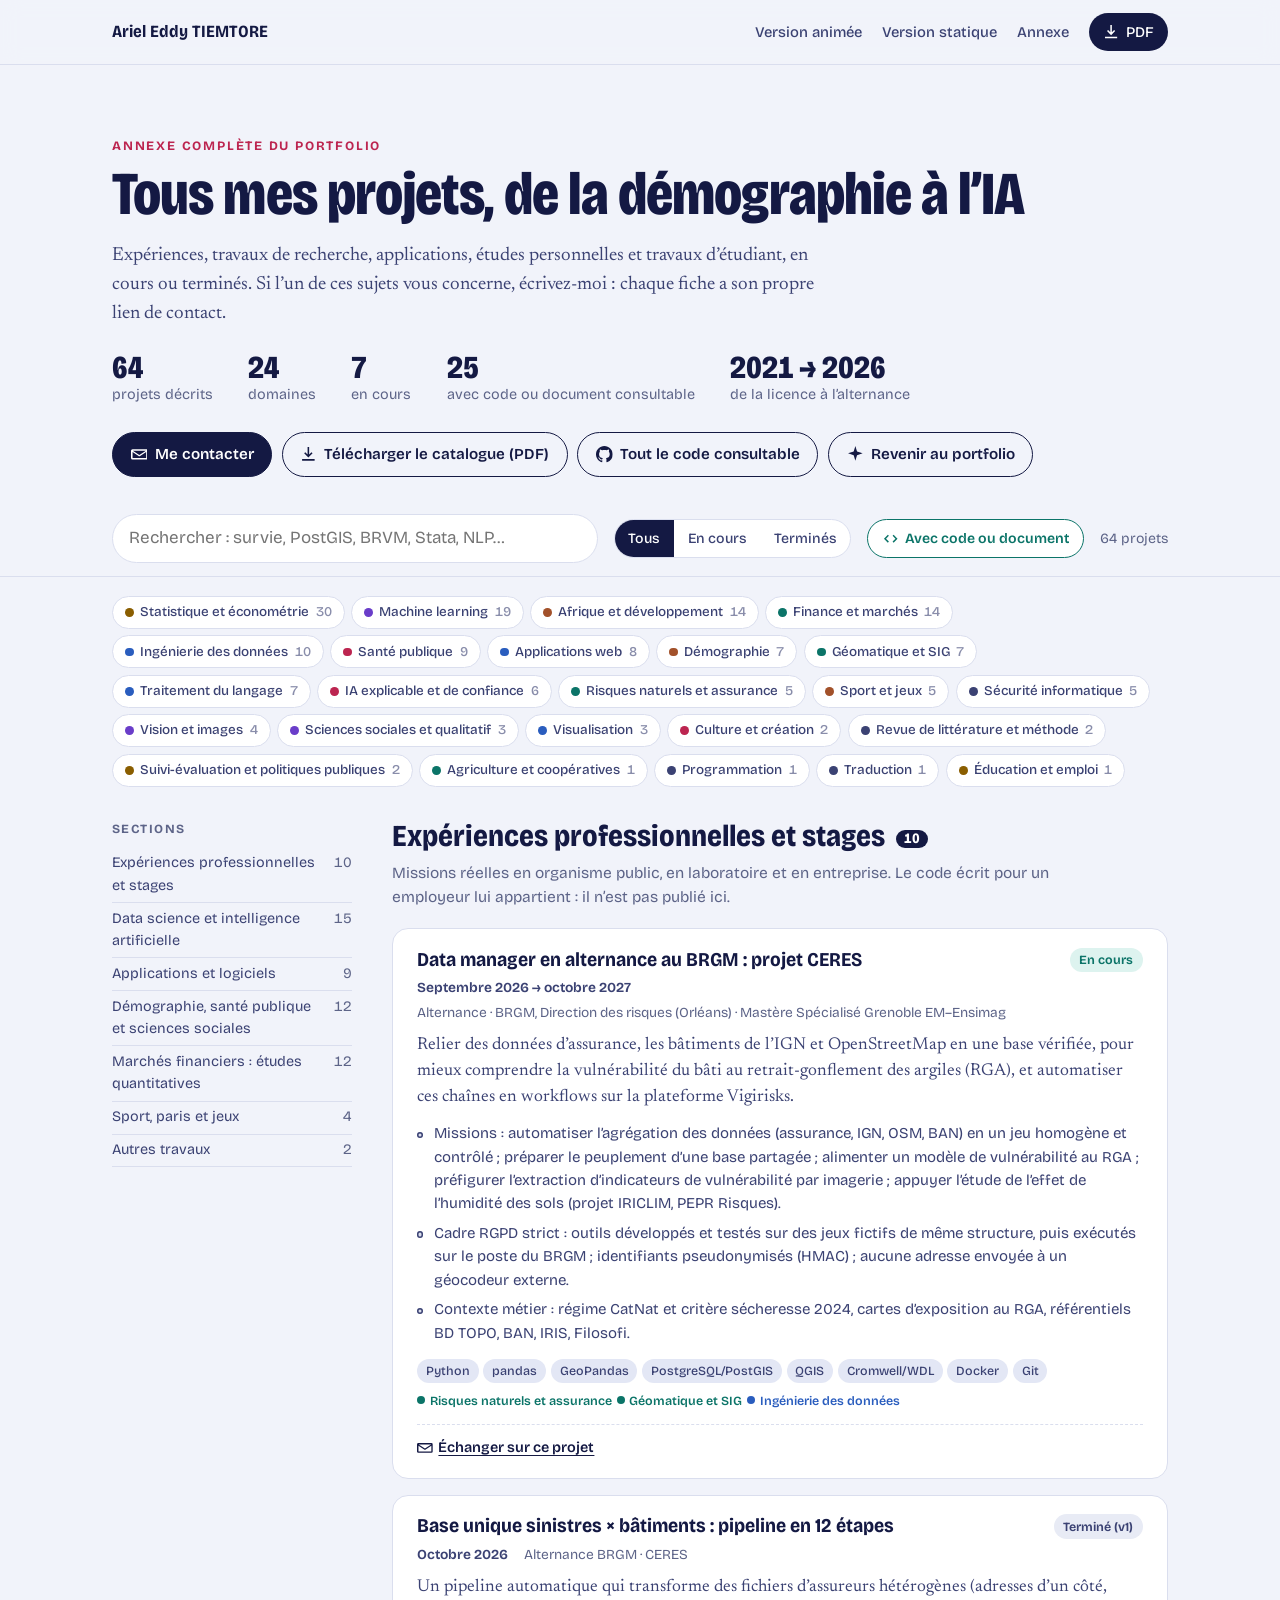
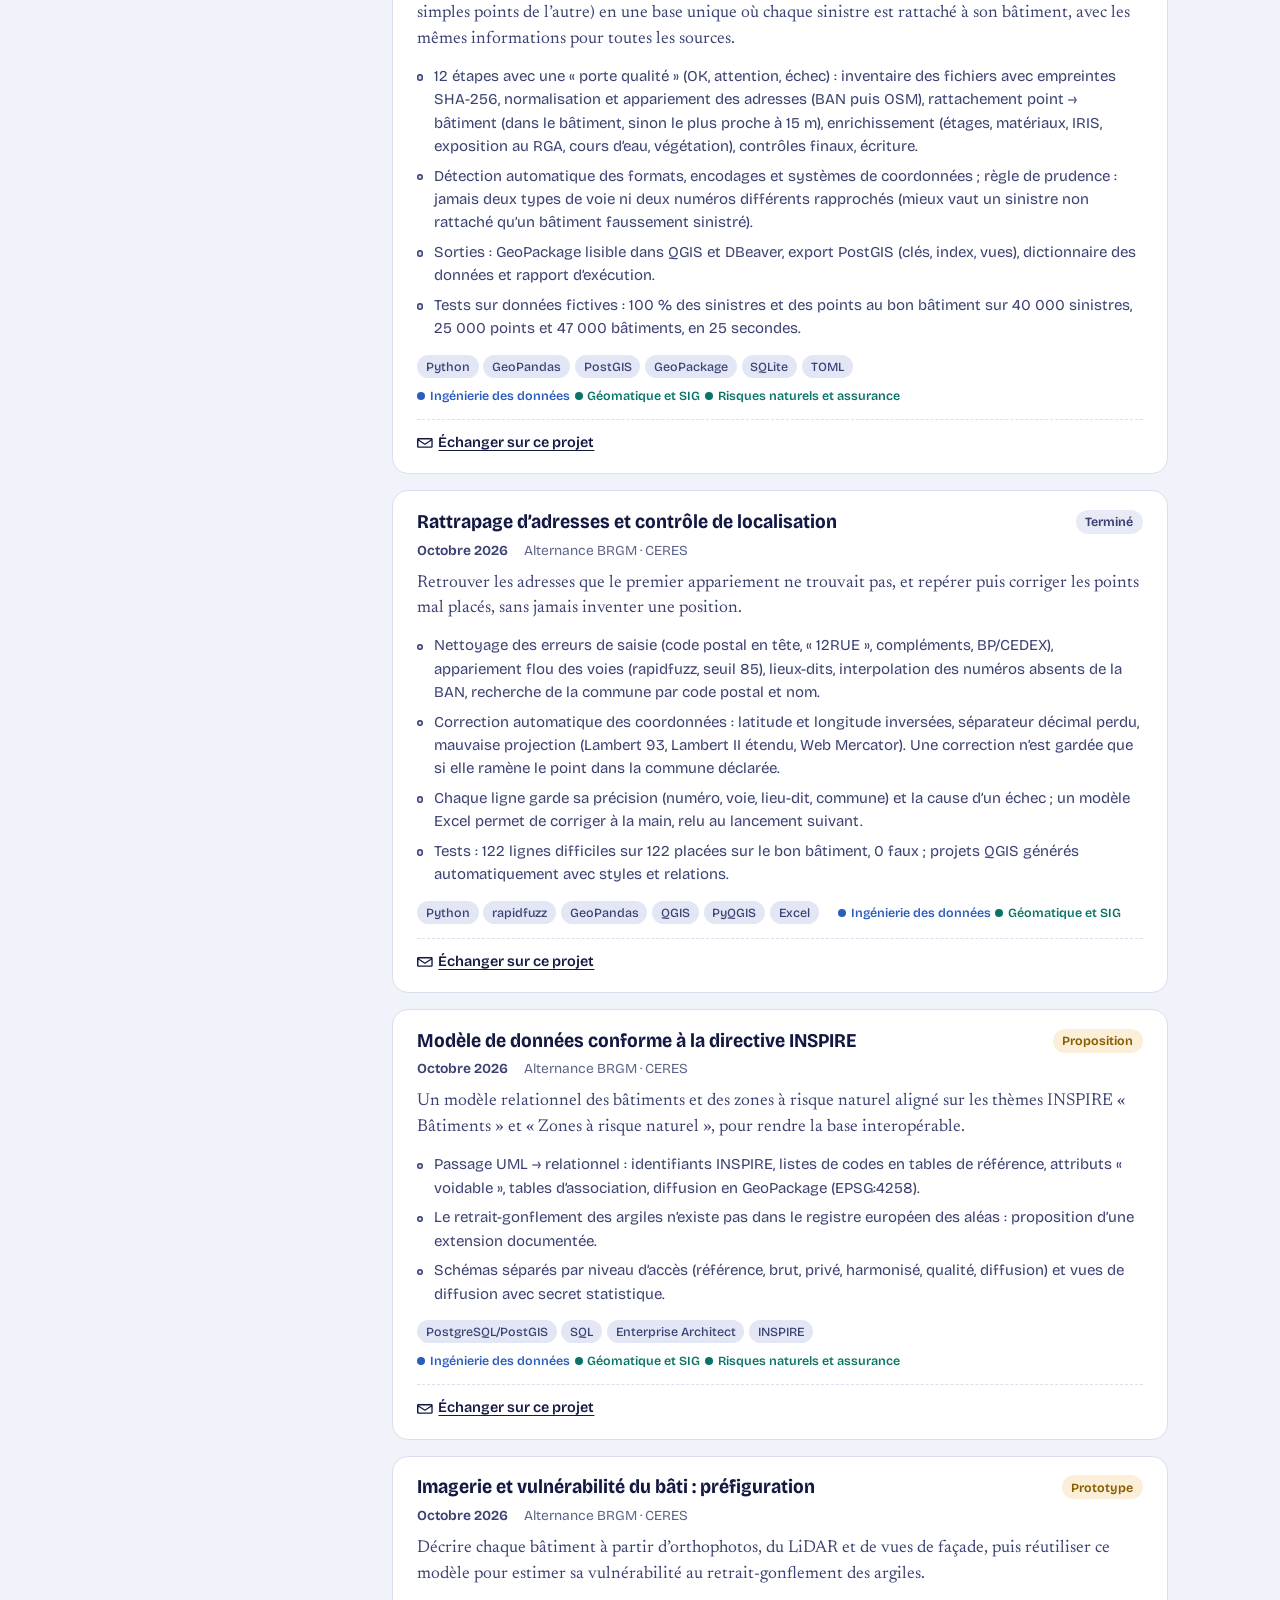
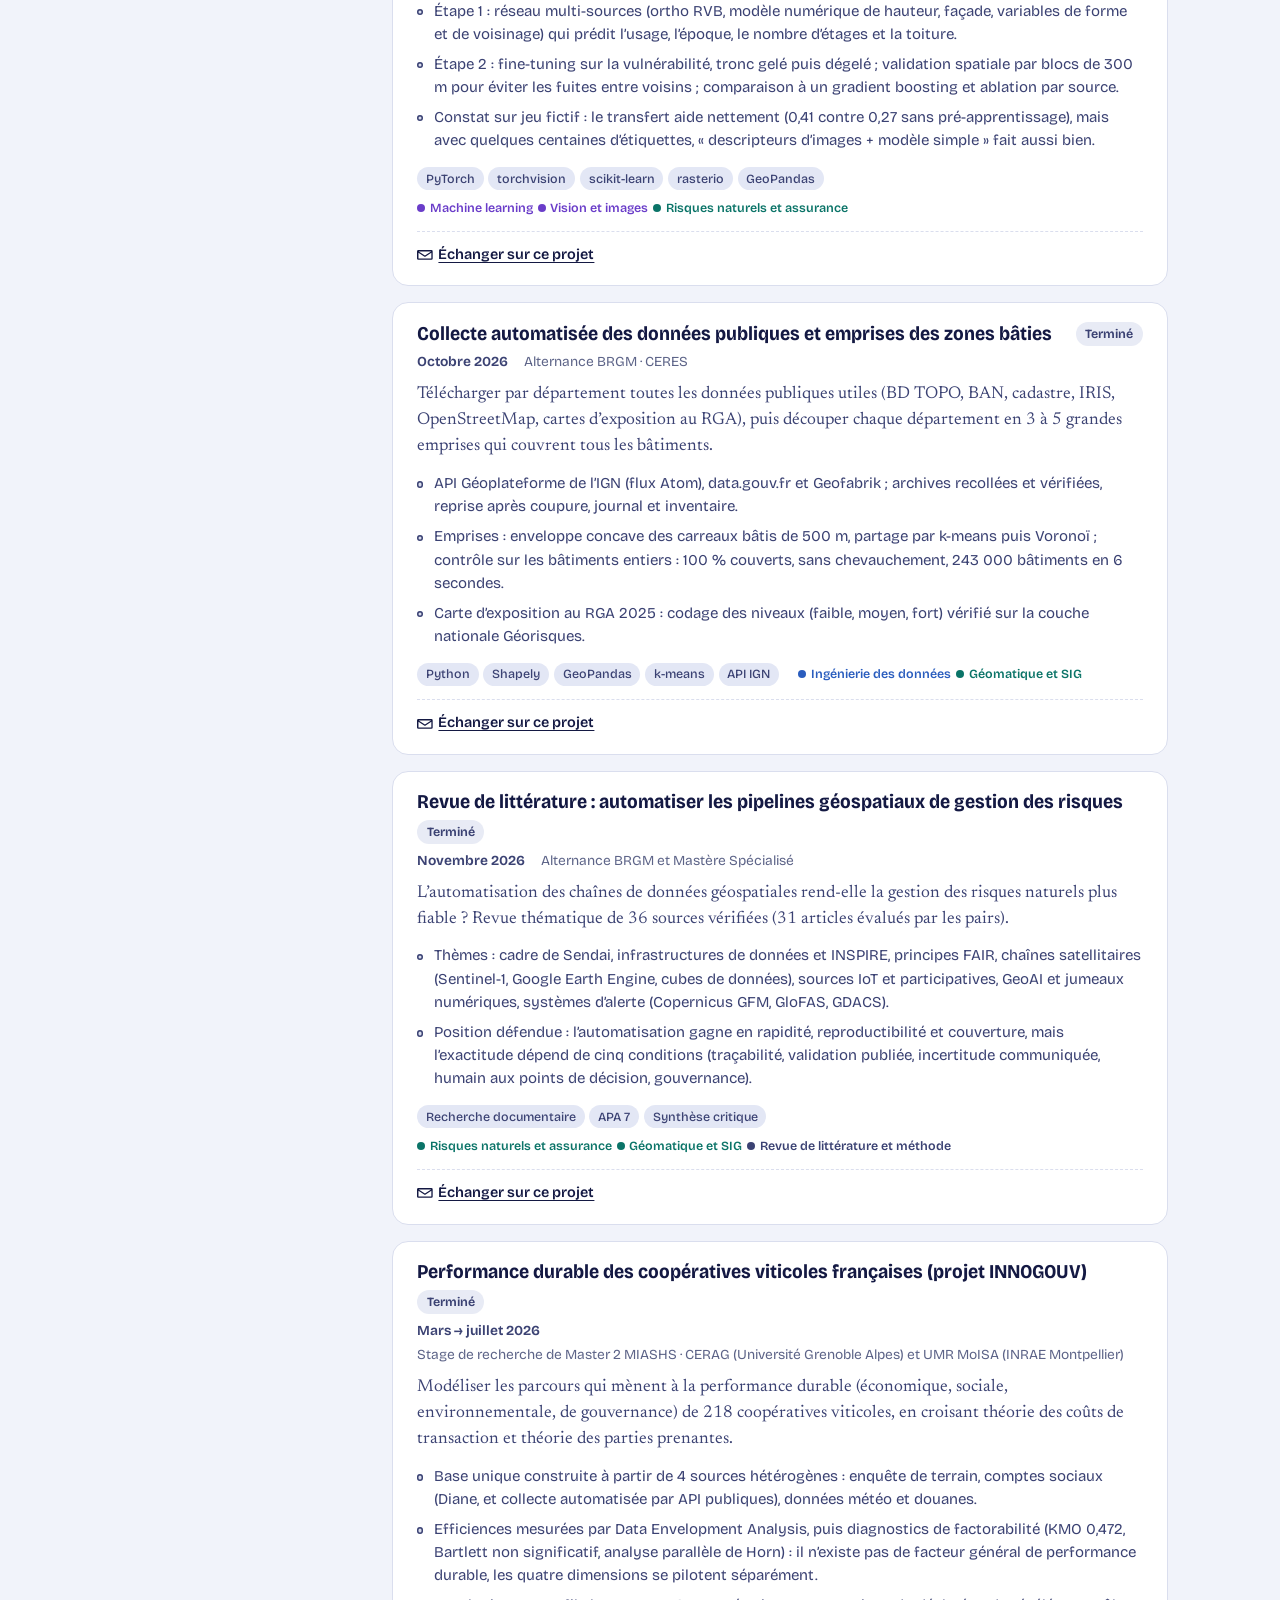
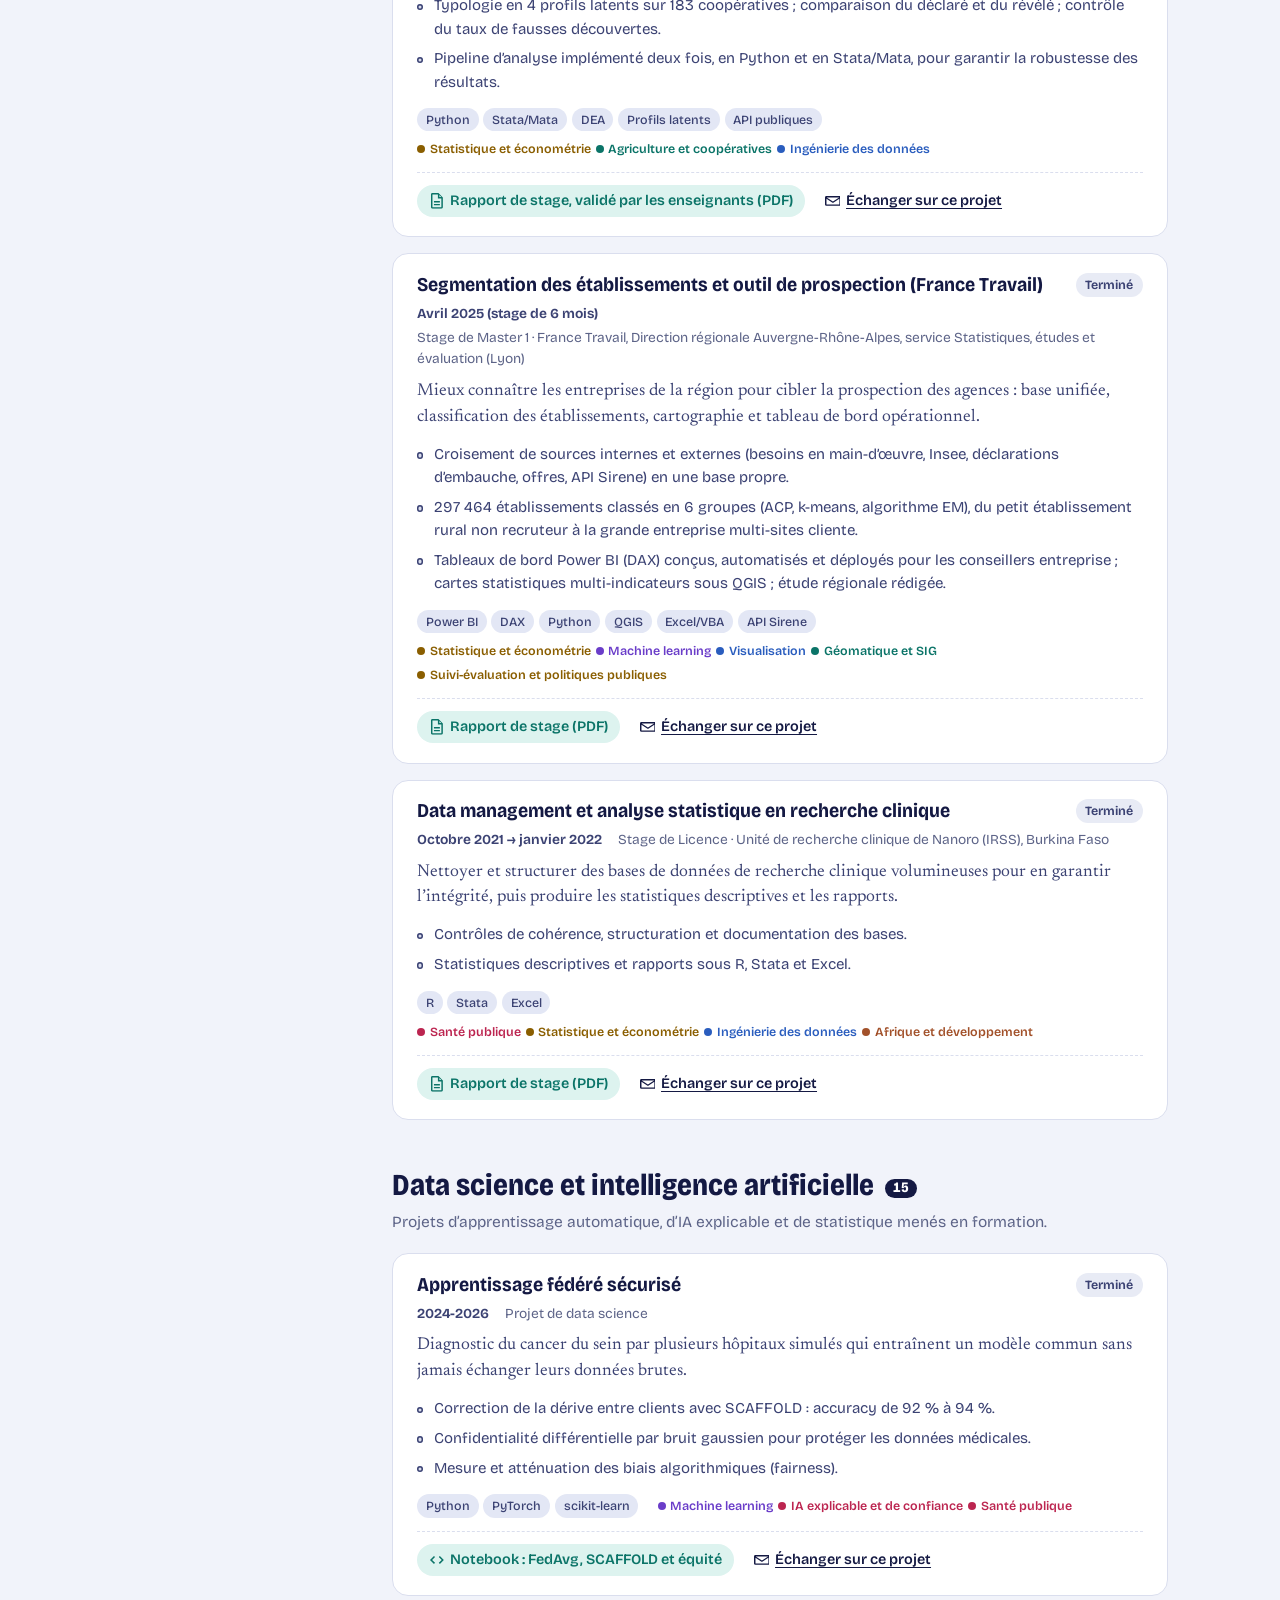
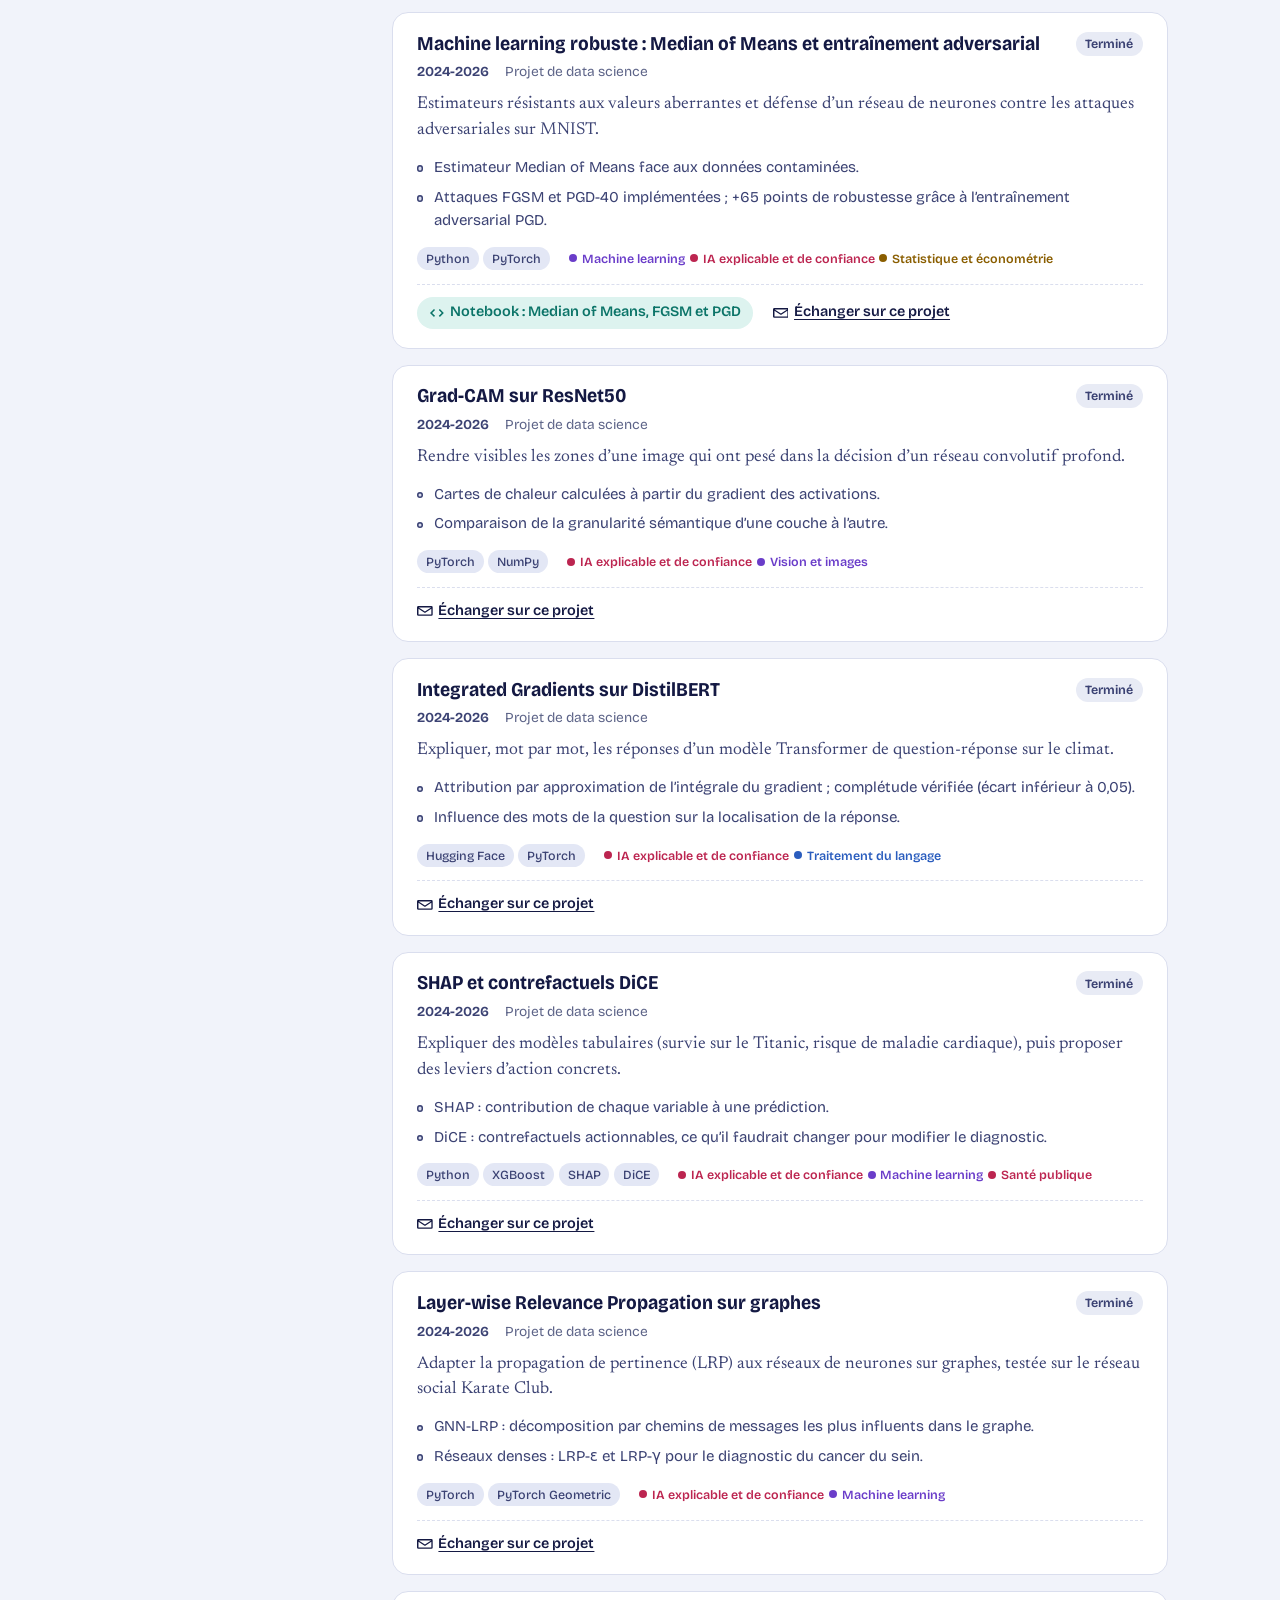
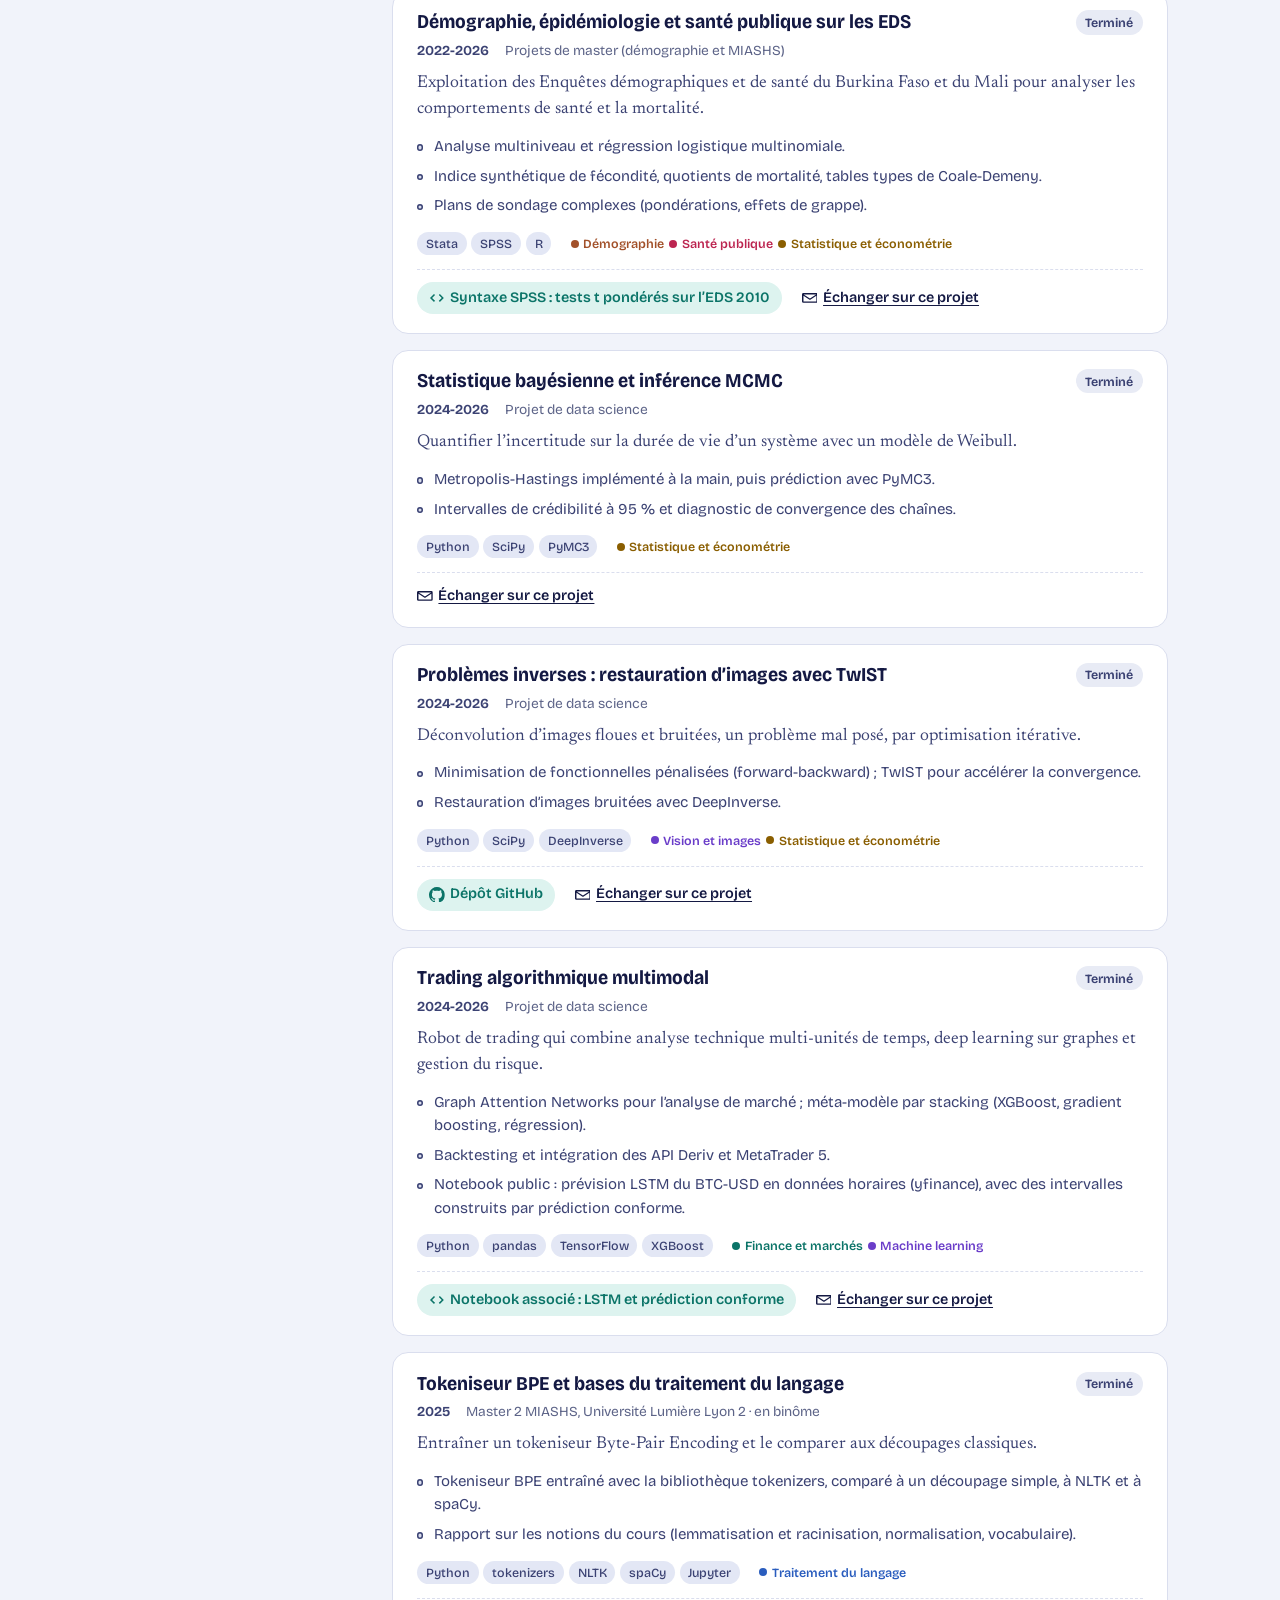
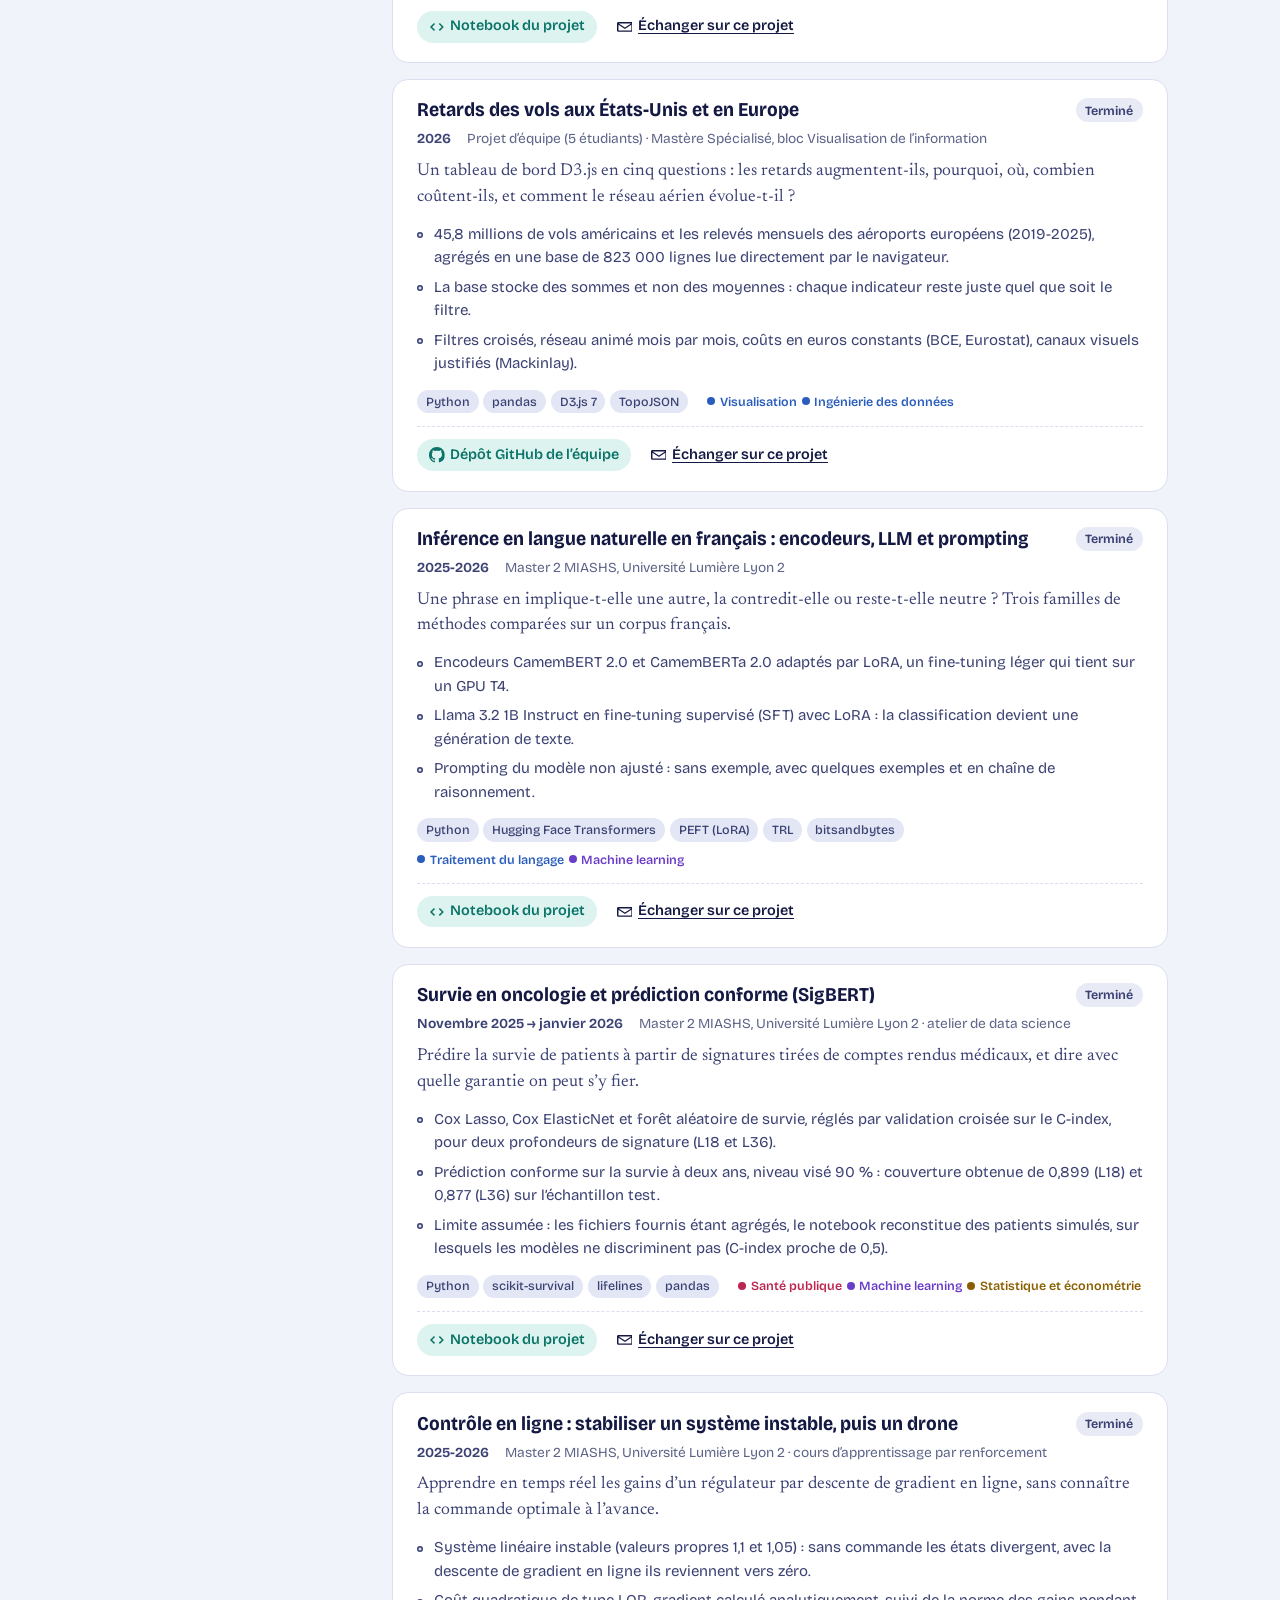
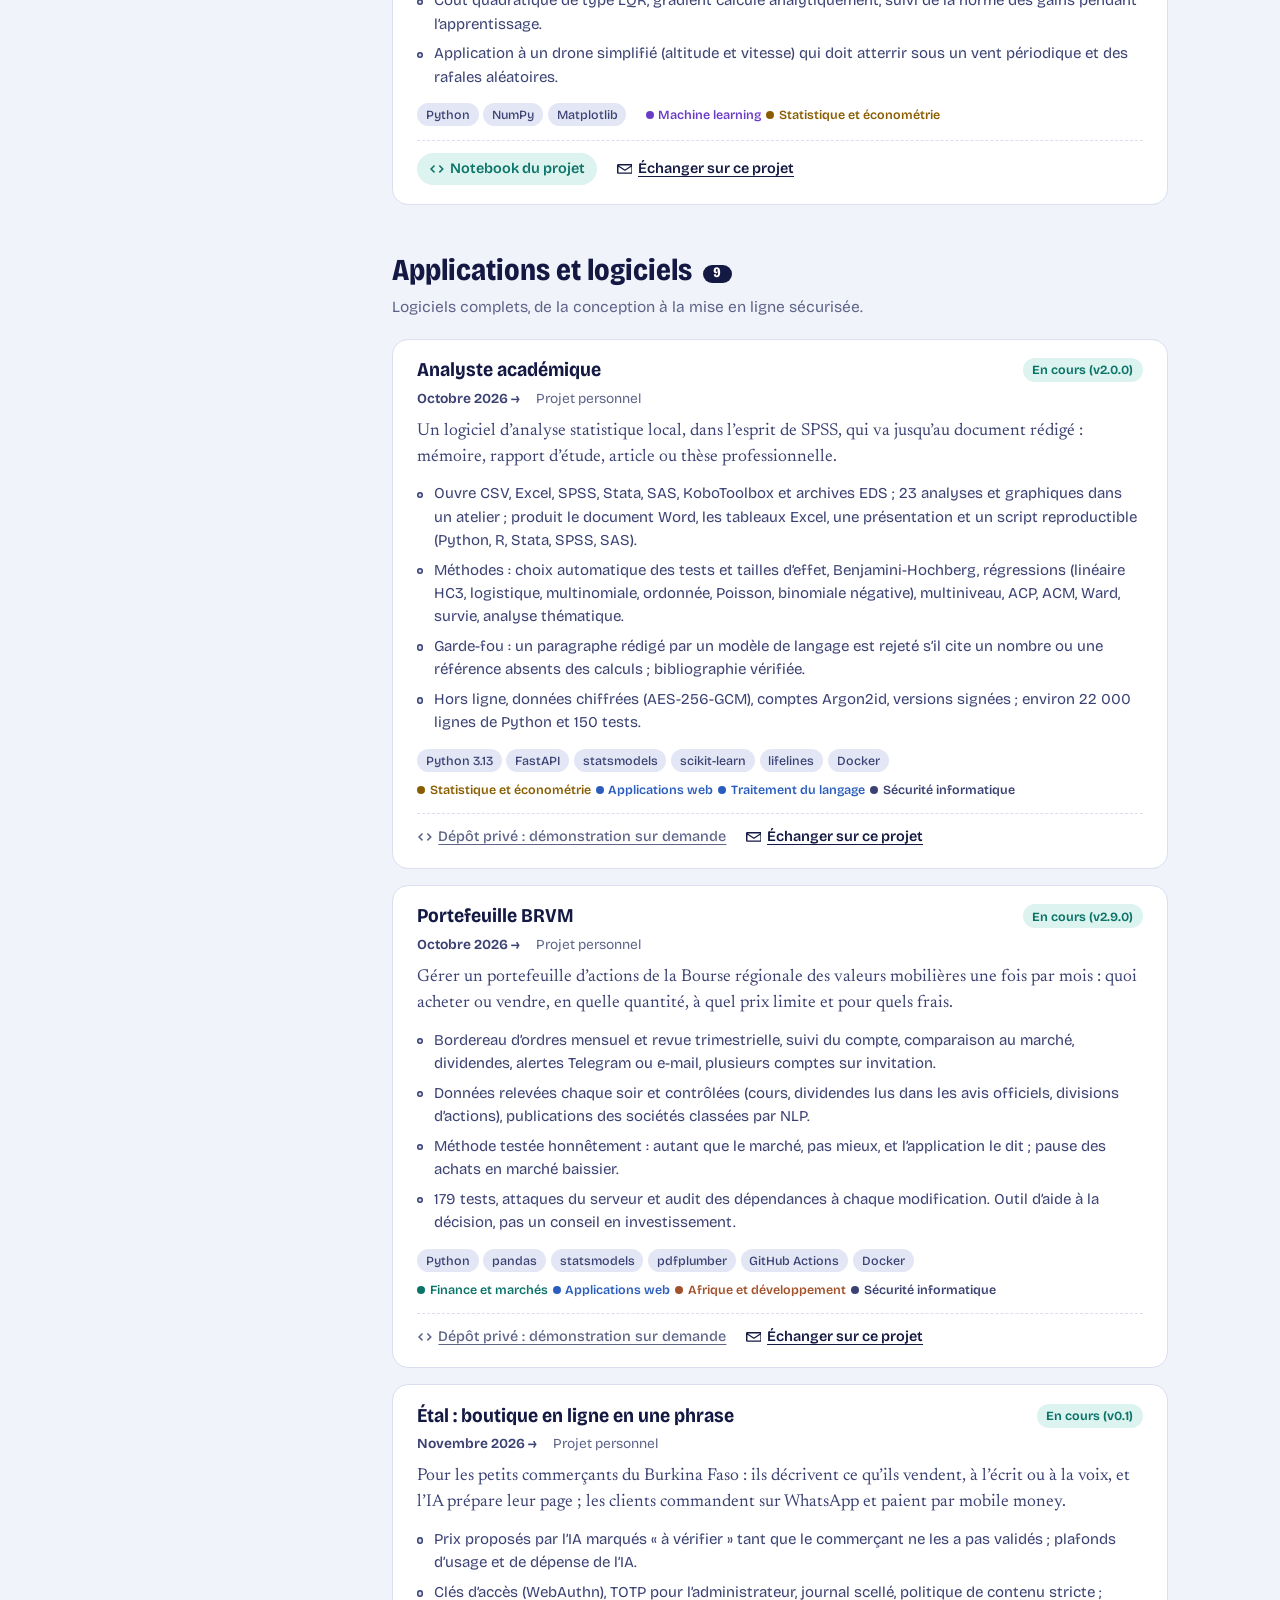
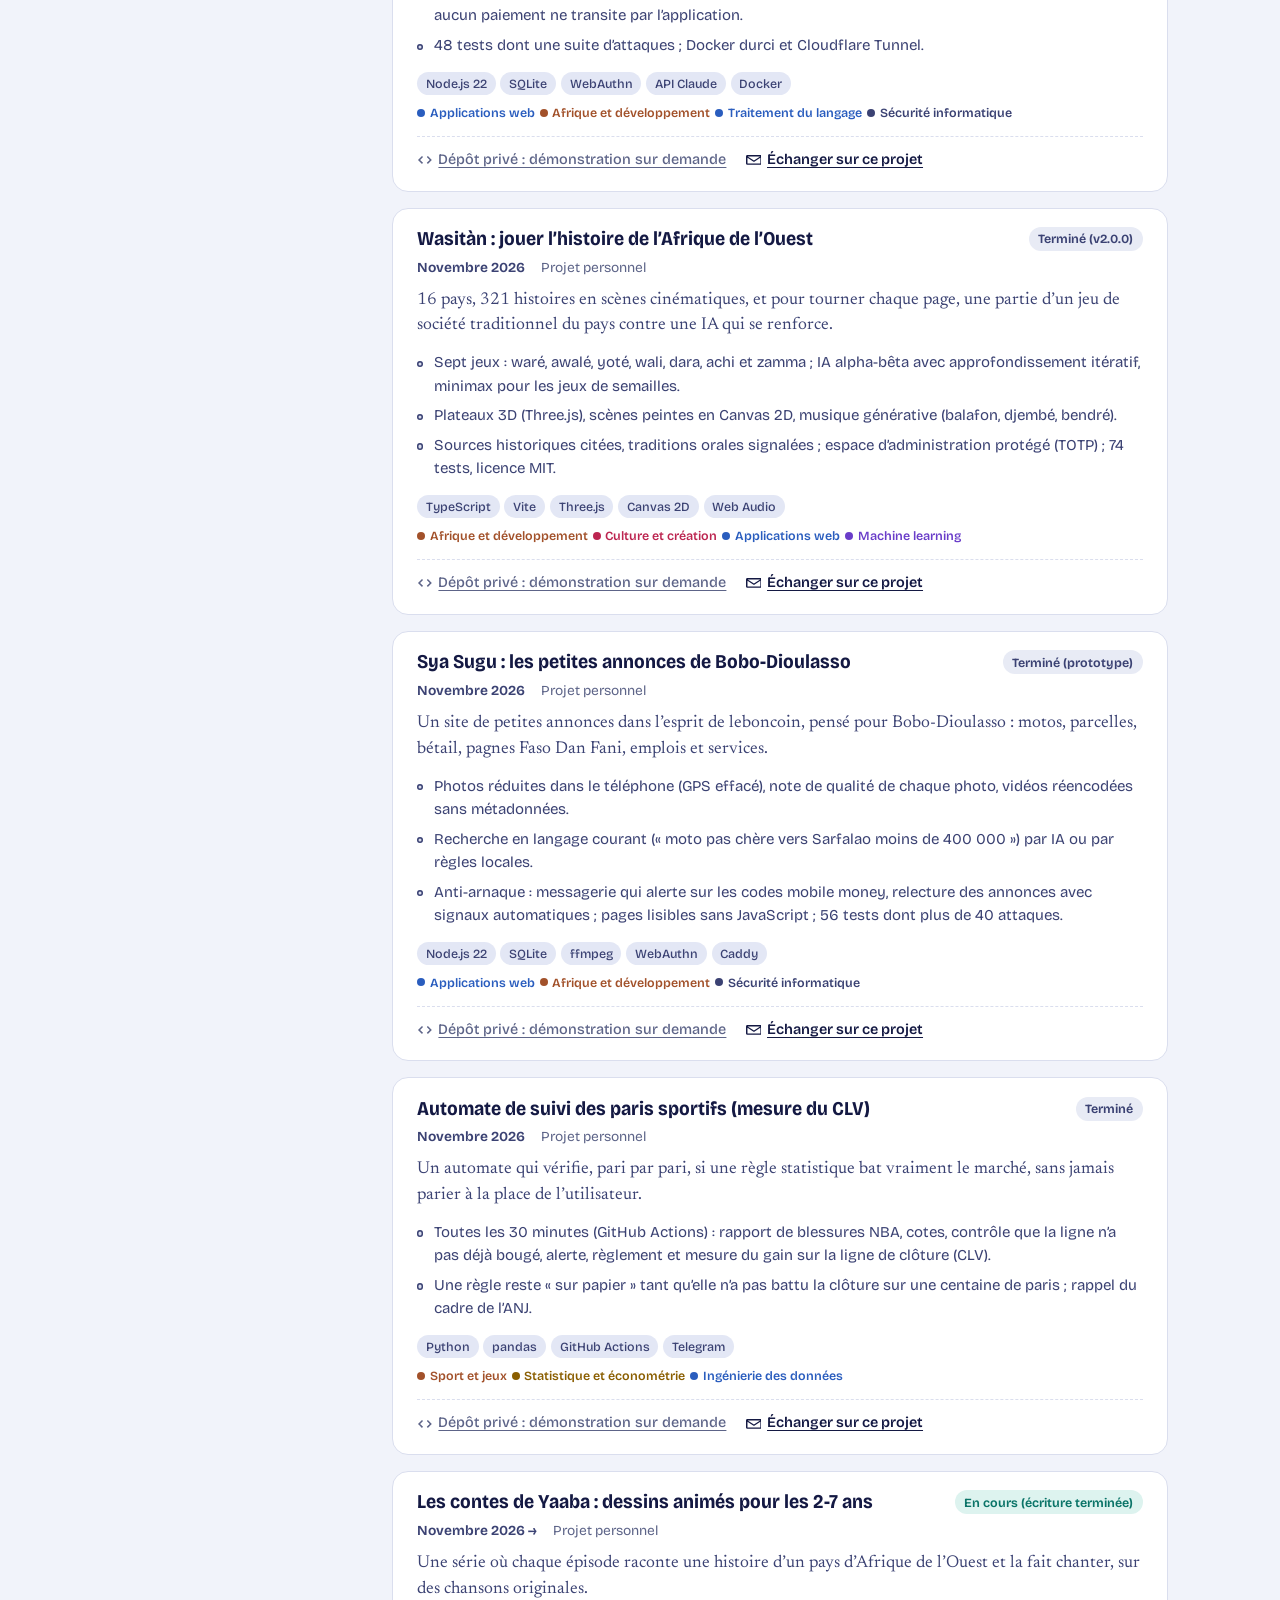
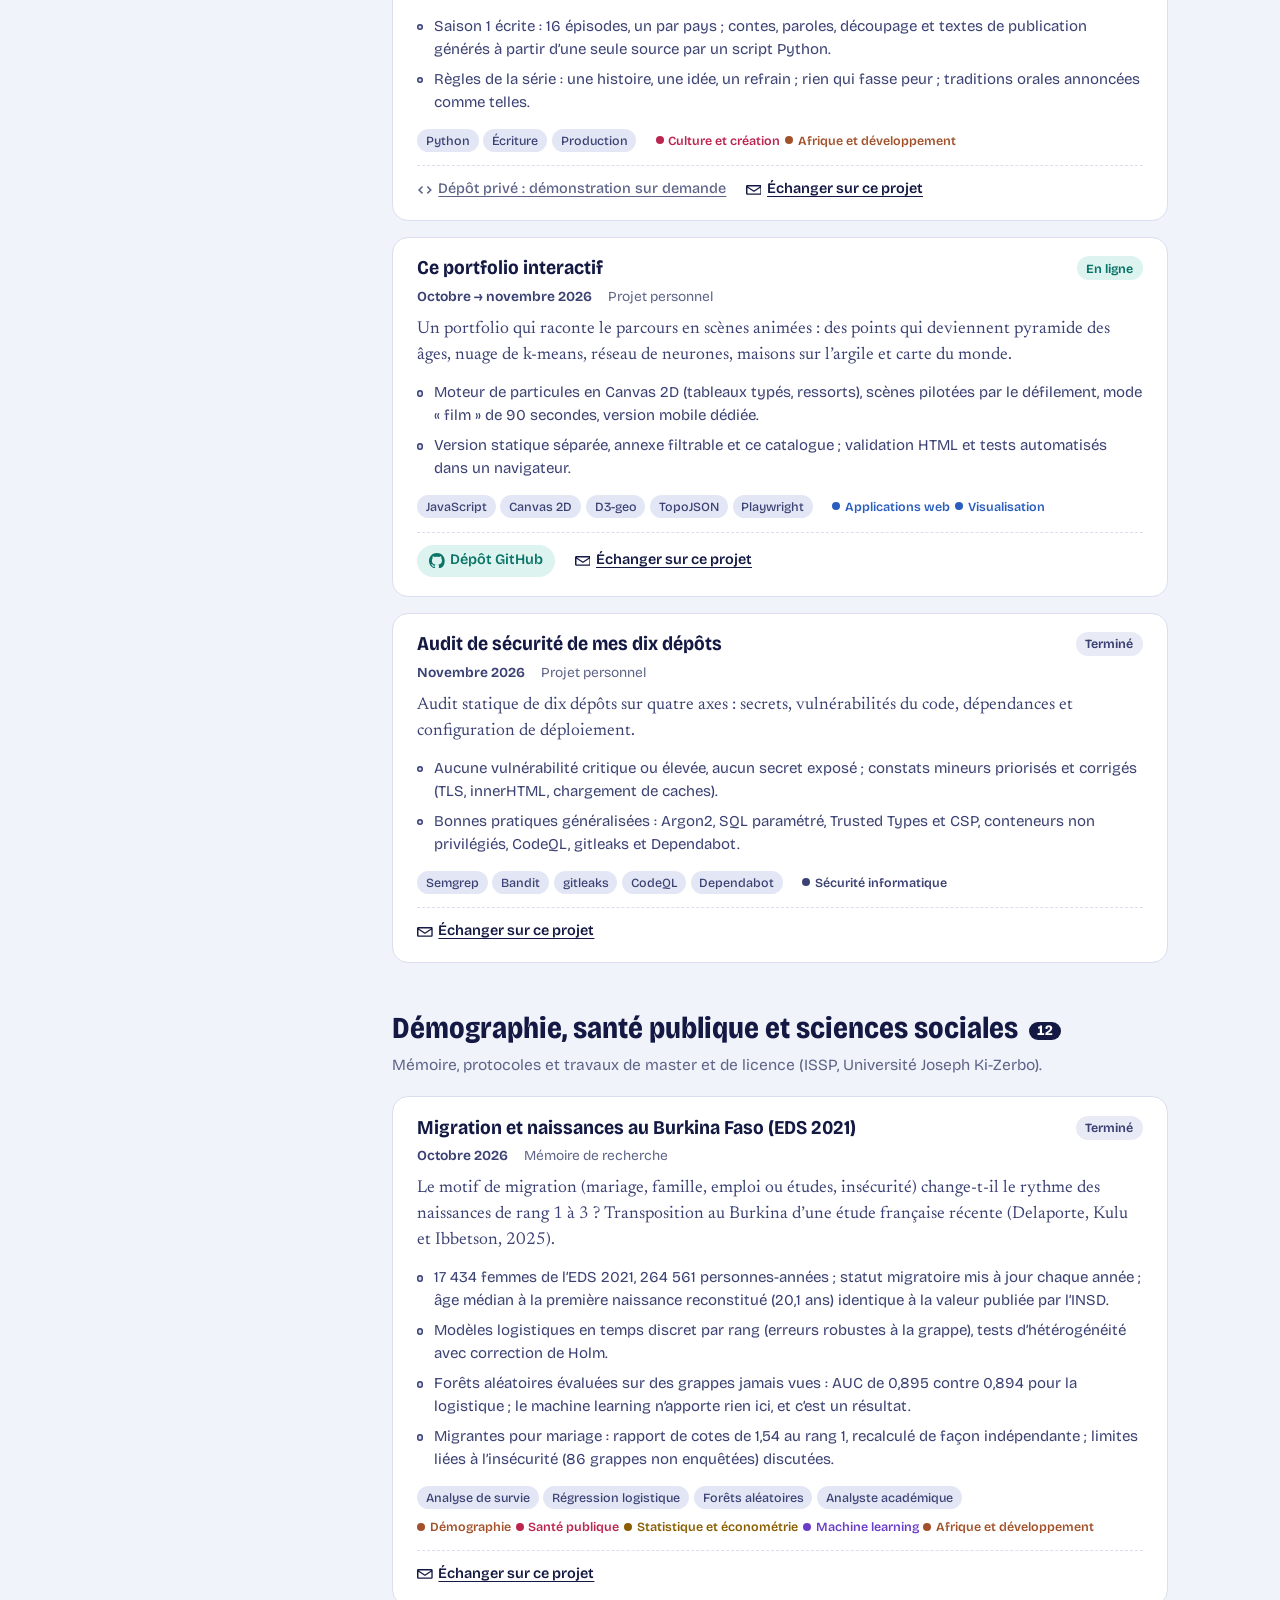
==== commit 7592a04d: "Rapport de stage de Master 2 relié au catalogue - fiche INNOGOUV : lien vers le rapport validé par l" ====
--- a/catalogue.html
+++ b/catalogue.html
@@ -183,7 +183,7 @@
           <li><b>64</b> projets décrits</li>
           <li><b>24</b> domaines</li>
           <li><b>7</b> en cours</li>
-          <li><b>24</b> avec code ou document consultable</li>
+          <li><b>25</b> avec code ou document consultable</li>
           <li><b>2021 → 2026</b> de la licence à l’alternance</li>
         </ul>
         <p class="ct-cta">
@@ -300,13 +300,13 @@
 <div class="ct-foot"><ul class="ct-tools" aria-label="Outils et méthodes"><li>Recherche documentaire</li><li>APA 7</li><li>Synthèse critique</li></ul><ul class="ct-domains" aria-label="Domaines"><li class="dm dm-teal">Risques naturels et assurance</li><li class="dm dm-teal">Géomatique et SIG</li><li class="dm dm-ink">Revue de littérature et méthode</li></ul></div>
 <p class="ct-links"><a class="ct-link ct-mail" href="mailto:wendyamtiemtore@gmail.com?subject=Portfolio%20%3A%20Revue%20de%20litt%C3%A9rature%20%3A%20automatiser%20les%20pipelines%20g%C3%A9ospatiaux%20de%20gestion%20des%20risques"><svg class="icon" aria-hidden="true"><use href="#i-mail"/></svg> Échanger sur ce projet</a></p>
 </article>
-<article class="ct-item" id="p-innogouv" data-domains="stats agri dataeng" data-kind="done" data-code="0" data-text="performance durable des cooperatives viticoles francaises (projet innogouv) modeliser les parcours qui menent a la performance durable (economique, sociale, environnementale, de gouvernance) de 218 cooperatives viticoles, en croisant theorie des couts de transaction et theorie des parties prenantes. stage de recherche de master 2 miashs · cerag (universite grenoble alpes) et umr moisa (inrae montpellier) mars → juillet 2026 termine base unique construite a partir de 4 sources heterogenes : enquete de terrain, comptes sociaux (diane, et collecte automatisee par api publiques), donnees meteo et douanes. efficiences mesurees par data envelopment analysis, puis diagnostics de factorabilite (kmo 0,472, bartlett non significatif, analyse parallele de horn) : il n’existe pas de facteur general de performance durable, les quatre dimensions se pilotent separement. typologie en 4 profils latents sur 183 cooperatives ; comparaison du declare et du revele ; controle du taux de fausses decouvertes. pipeline d’analyse implemente deux fois, en python et en stata/mata, pour garantir la robustesse des resultats. python stata/mata dea profils latents api publiques statistique et econometrie agriculture et cooperatives ingenierie des donnees  ">
+<article class="ct-item" id="p-innogouv" data-domains="stats agri dataeng" data-kind="done" data-code="1" data-text="performance durable des cooperatives viticoles francaises (projet innogouv) modeliser les parcours qui menent a la performance durable (economique, sociale, environnementale, de gouvernance) de 218 cooperatives viticoles, en croisant theorie des couts de transaction et theorie des parties prenantes. stage de recherche de master 2 miashs · cerag (universite grenoble alpes) et umr moisa (inrae montpellier) mars → juillet 2026 termine base unique construite a partir de 4 sources heterogenes : enquete de terrain, comptes sociaux (diane, et collecte automatisee par api publiques), donnees meteo et douanes. efficiences mesurees par data envelopment analysis, puis diagnostics de factorabilite (kmo 0,472, bartlett non significatif, analyse parallele de horn) : il n’existe pas de facteur general de performance durable, les quatre dimensions se pilotent separement. typologie en 4 profils latents sur 183 cooperatives ; comparaison du declare et du revele ; controle du taux de fausses decouvertes. pipeline d’analyse implemente deux fois, en python et en stata/mata, pour garantir la robustesse des resultats. python stata/mata dea profils latents api publiques statistique et econometrie agriculture et cooperatives ingenierie des donnees rapport de stage, valide par les enseignants (pdf)  document rapport pdf">
 <header class="ct-head"><h3>Performance durable des coopératives viticoles françaises (projet INNOGOUV)</h3><span class="ct-status ct-done">Terminé</span></header>
 <p class="ct-meta"><span class="ct-period">Mars → juillet 2026</span><span class="ct-frame">Stage de recherche de Master 2 MIASHS · CERAG (Université Grenoble Alpes) et UMR MoISA (INRAE Montpellier)</span></p>
 <p class="ct-summary">Modéliser les parcours qui mènent à la performance durable (économique, sociale, environnementale, de gouvernance) de 218 coopératives viticoles, en croisant théorie des coûts de transaction et théorie des parties prenantes.</p>
 <ul class="ct-points"><li>Base unique construite à partir de 4 sources hétérogènes : enquête de terrain, comptes sociaux (Diane, et collecte automatisée par API publiques), données météo et douanes.</li><li>Efficiences mesurées par Data Envelopment Analysis, puis diagnostics de factorabilité (KMO 0,472, Bartlett non significatif, analyse parallèle de Horn) : il n’existe pas de facteur général de performance durable, les quatre dimensions se pilotent séparément.</li><li>Typologie en 4 profils latents sur 183 coopératives ; comparaison du déclaré et du révélé ; contrôle du taux de fausses découvertes.</li><li>Pipeline d’analyse implémenté deux fois, en Python et en Stata/Mata, pour garantir la robustesse des résultats.</li></ul>
 <div class="ct-foot"><ul class="ct-tools" aria-label="Outils et méthodes"><li>Python</li><li>Stata/Mata</li><li>DEA</li><li>Profils latents</li><li>API publiques</li></ul><ul class="ct-domains" aria-label="Domaines"><li class="dm dm-gold">Statistique et économétrie</li><li class="dm dm-teal">Agriculture et coopératives</li><li class="dm dm-sky">Ingénierie des données</li></ul></div>
-<p class="ct-links"><a class="ct-link ct-mail" href="mailto:wendyamtiemtore@gmail.com?subject=Portfolio%20%3A%20Performance%20durable%20des%20coop%C3%A9ratives%20viticoles%20fran%C3%A7aises%20%28projet%20INNOGOUV%29"><svg class="icon" aria-hidden="true"><use href="#i-mail"/></svg> Échanger sur ce projet</a></p>
+<p class="ct-links"><a class="ct-link ct-code ct-doc" href="https://wendyam-ariel-tiemtore.github.io/Ariel-Eddy-Tiemtor-.github.io/Rapport_final_master2.pdf" target="_blank" rel="noopener"><svg class="icon" aria-hidden="true"><use href="#i-file"/></svg> Rapport de stage, validé par les enseignants (PDF)</a><a class="ct-link ct-mail" href="mailto:wendyamtiemtore@gmail.com?subject=Portfolio%20%3A%20Performance%20durable%20des%20coop%C3%A9ratives%20viticoles%20fran%C3%A7aises%20%28projet%20INNOGOUV%29"><svg class="icon" aria-hidden="true"><use href="#i-mail"/></svg> Échanger sur ce projet</a></p>
 </article>
 <article class="ct-item" id="p-france-travail" data-domains="stats ml viz geo eval" data-kind="done" data-code="1" data-text="segmentation des etablissements et outil de prospection (france travail) mieux connaitre les entreprises de la region pour cibler la prospection des agences : base unifiee, classification des etablissements, cartographie et tableau de bord operationnel. stage de master 1 · france travail, direction regionale auvergne-rhone-alpes, service statistiques, etudes et evaluation (lyon) avril 2025 (stage de 6 mois) termine croisement de sources internes et externes (besoins en main-d’œuvre, insee, declarations d’embauche, offres, api sirene) en une base propre. 297 464 etablissements classes en 6 groupes (acp, k-means, algorithme em), du petit etablissement rural non recruteur a la grande entreprise multi-sites cliente. tableaux de bord power bi (dax) concus, automatises et deployes pour les conseillers entreprise ; cartes statistiques multi-indicateurs sous qgis ; etude regionale redigee. power bi dax python qgis excel/vba api sirene statistique et econometrie machine learning visualisation geomatique et sig suivi-evaluation et politiques publiques rapport de stage (pdf)  document rapport pdf">
 <header class="ct-head"><h3>Segmentation des établissements et outil de prospection (France Travail)</h3><span class="ct-status ct-done">Terminé</span></header>
